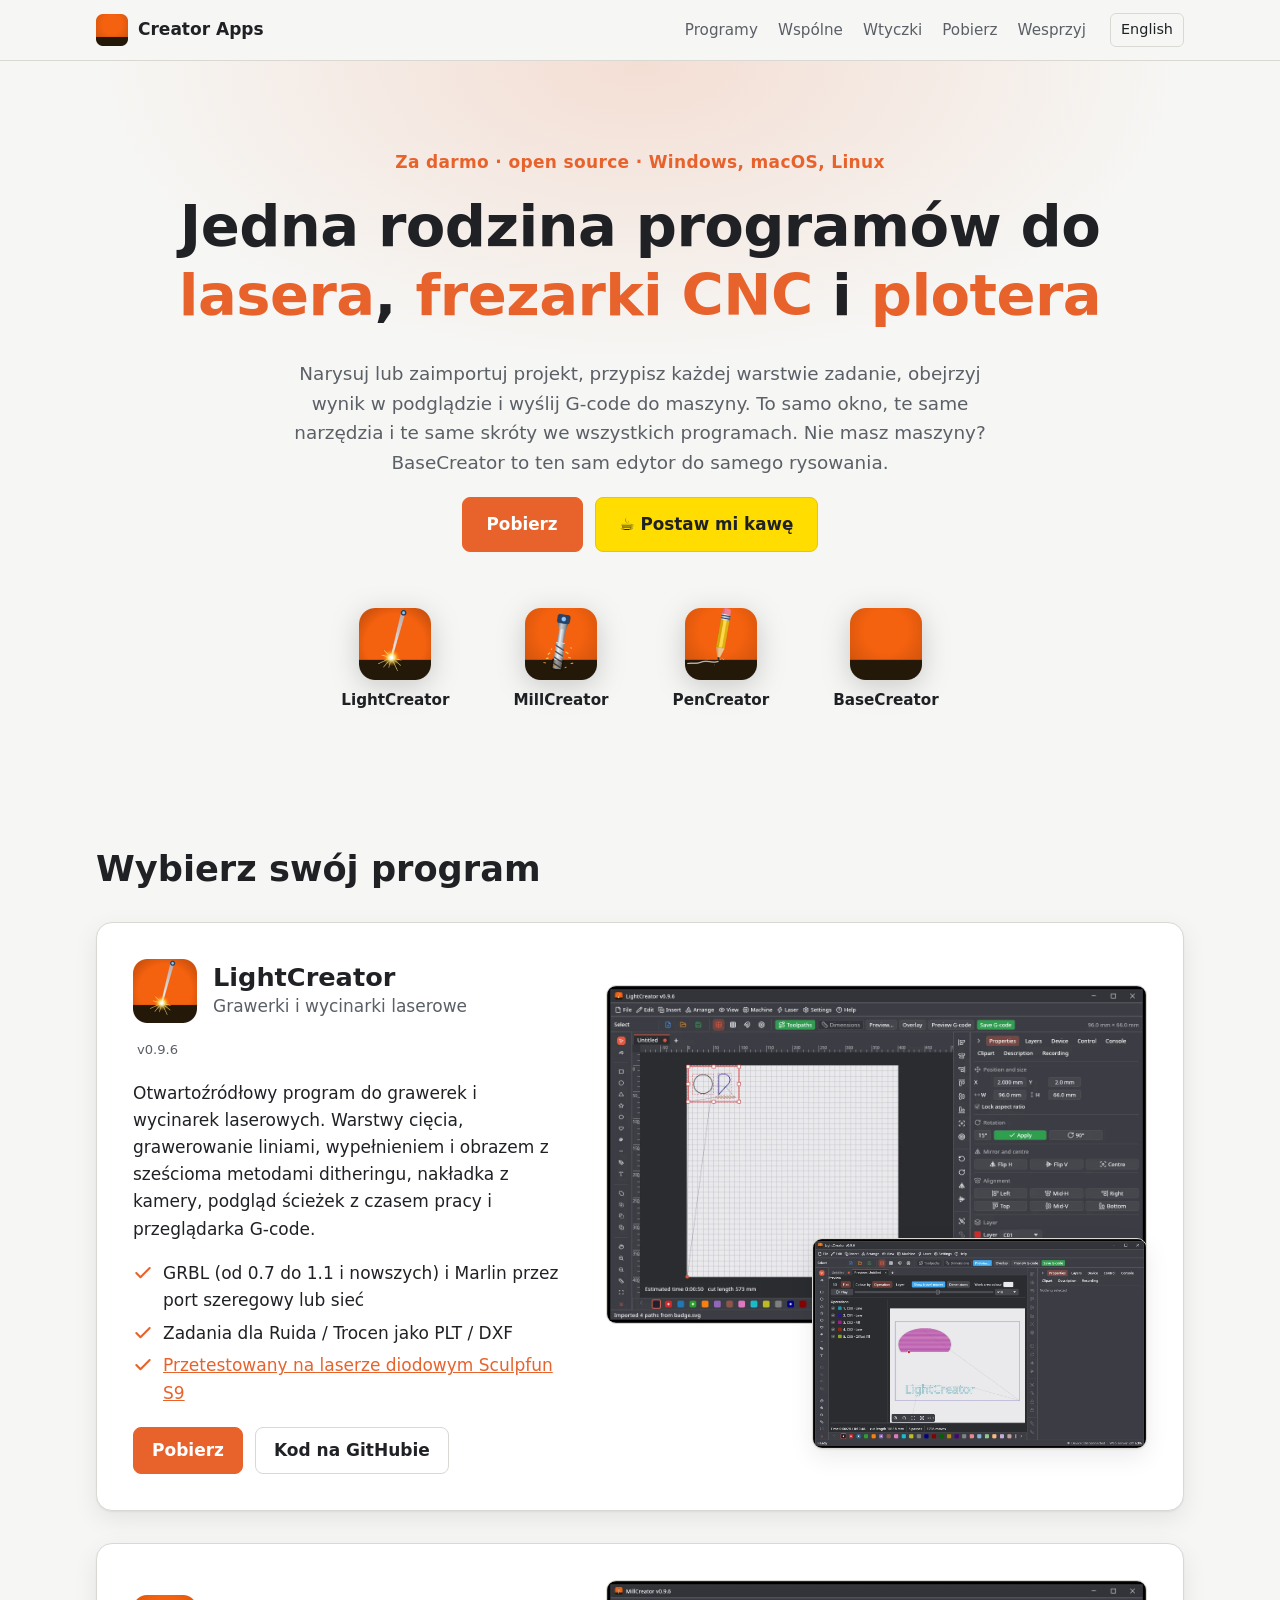
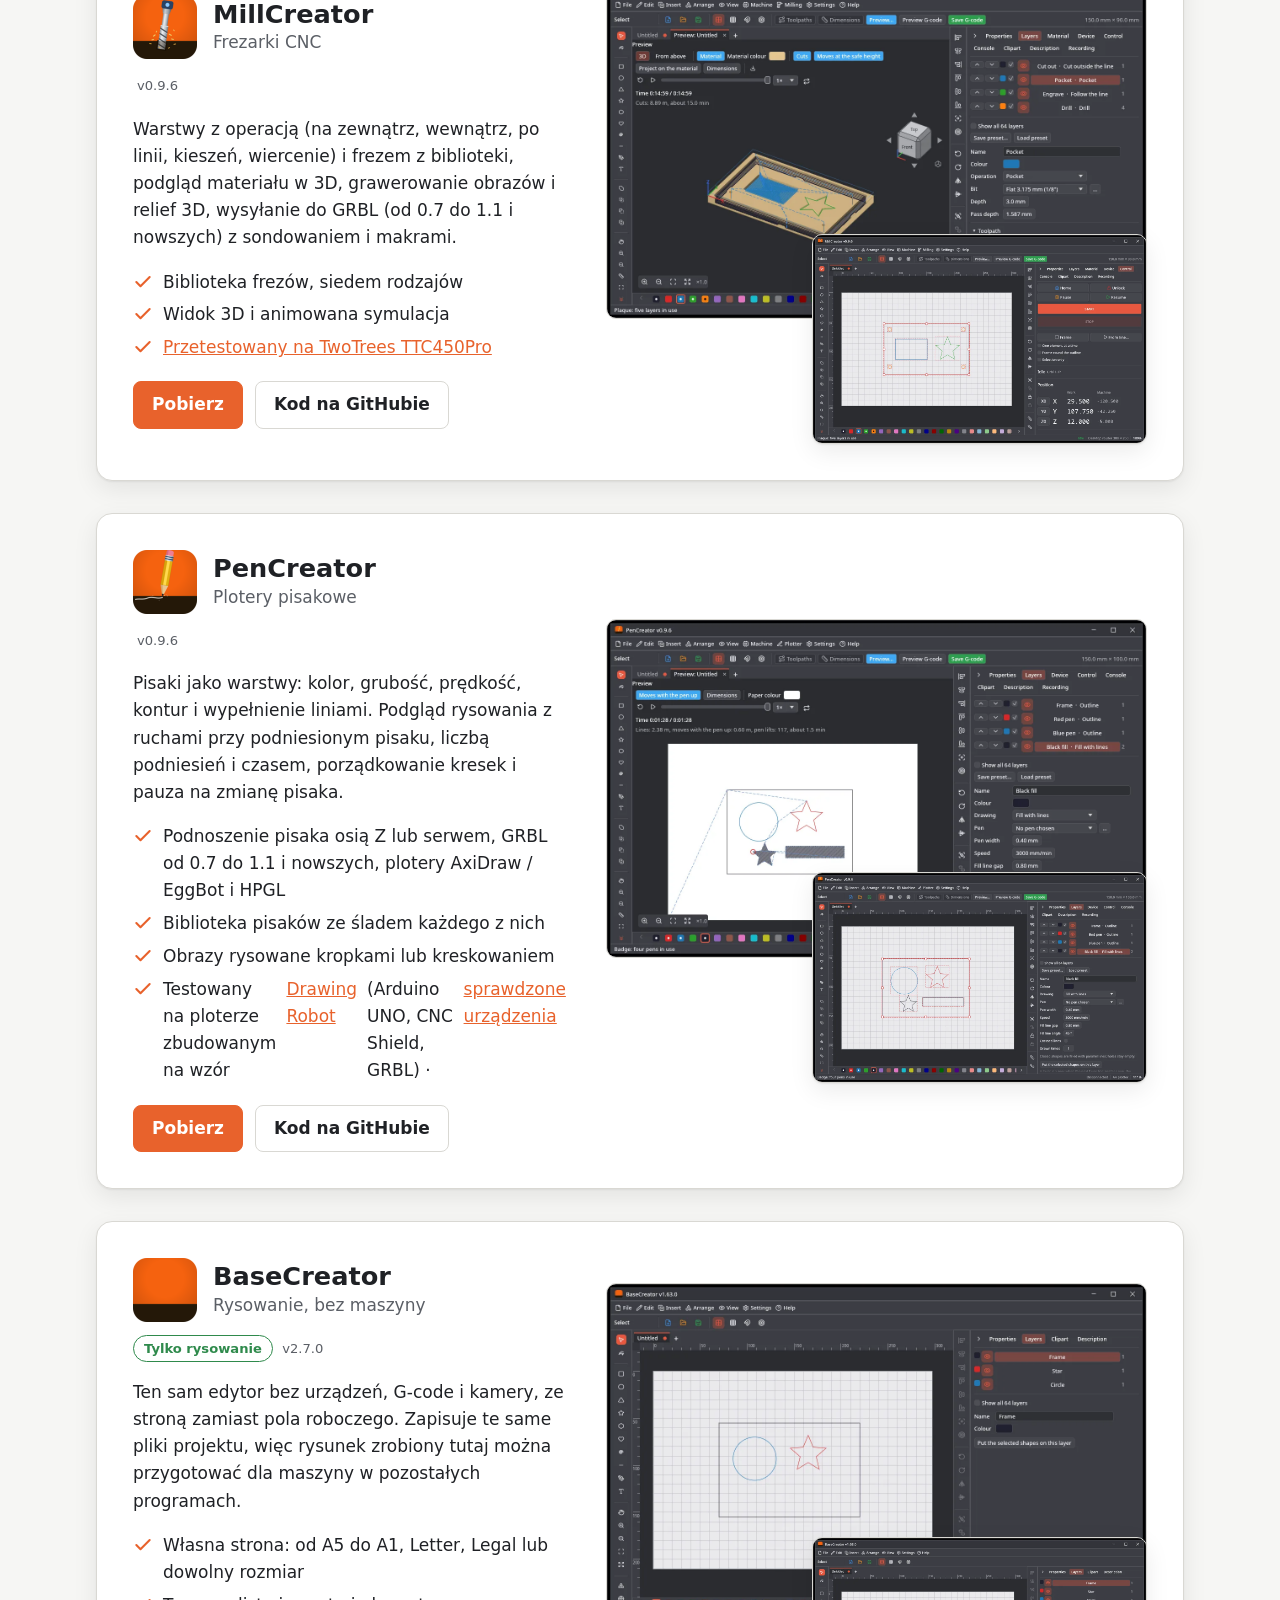
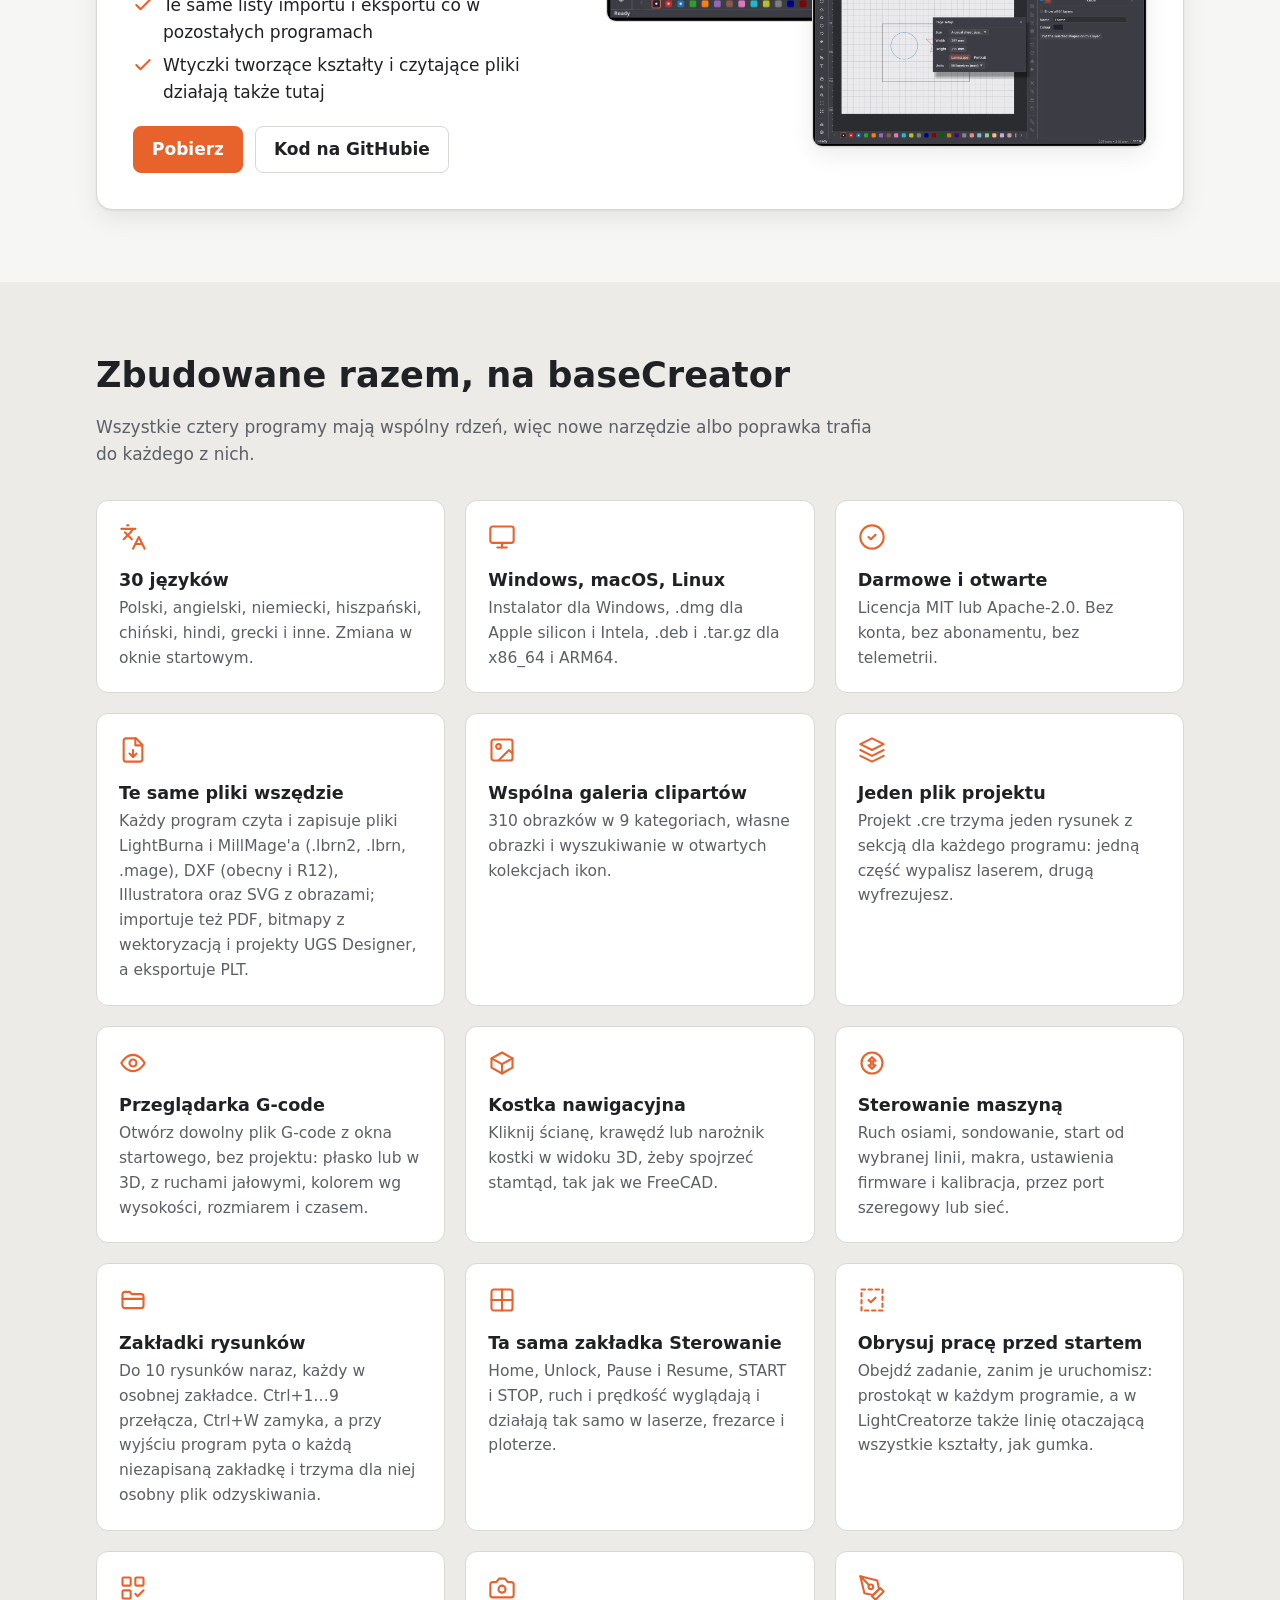
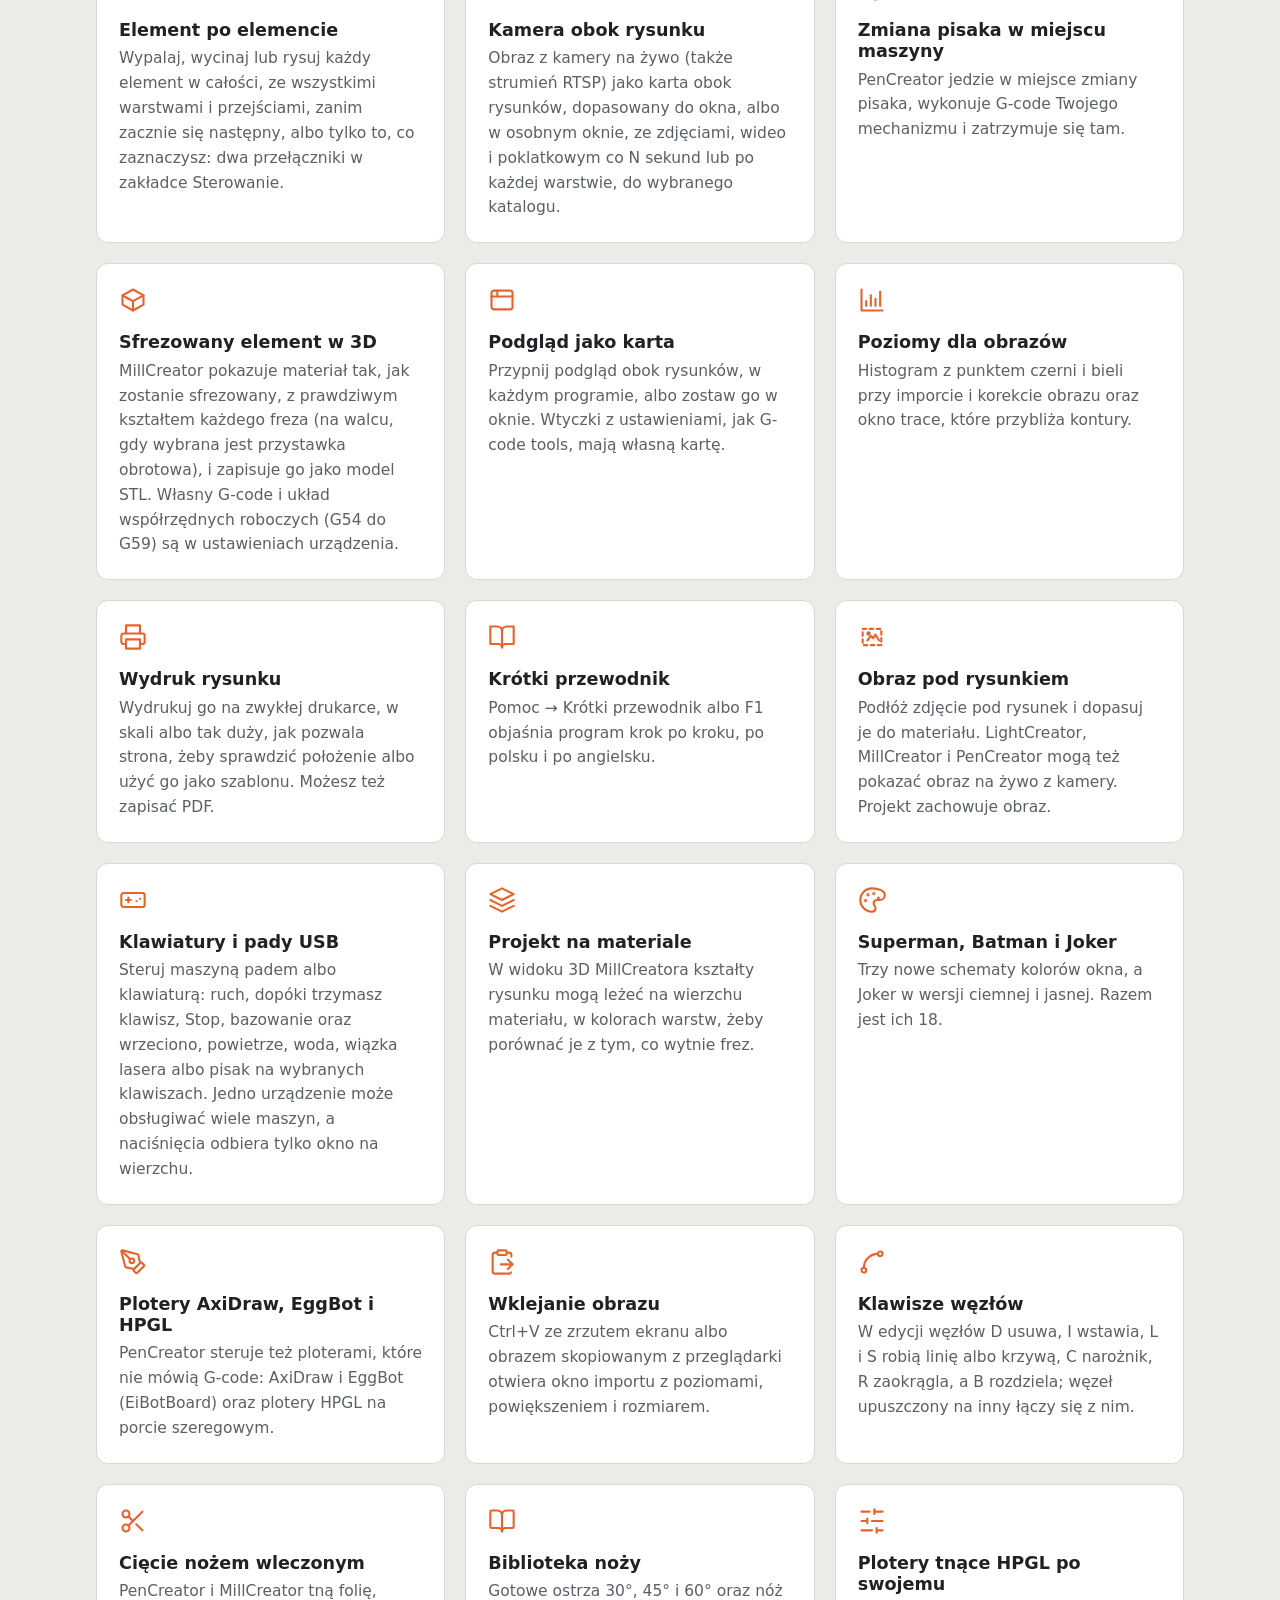
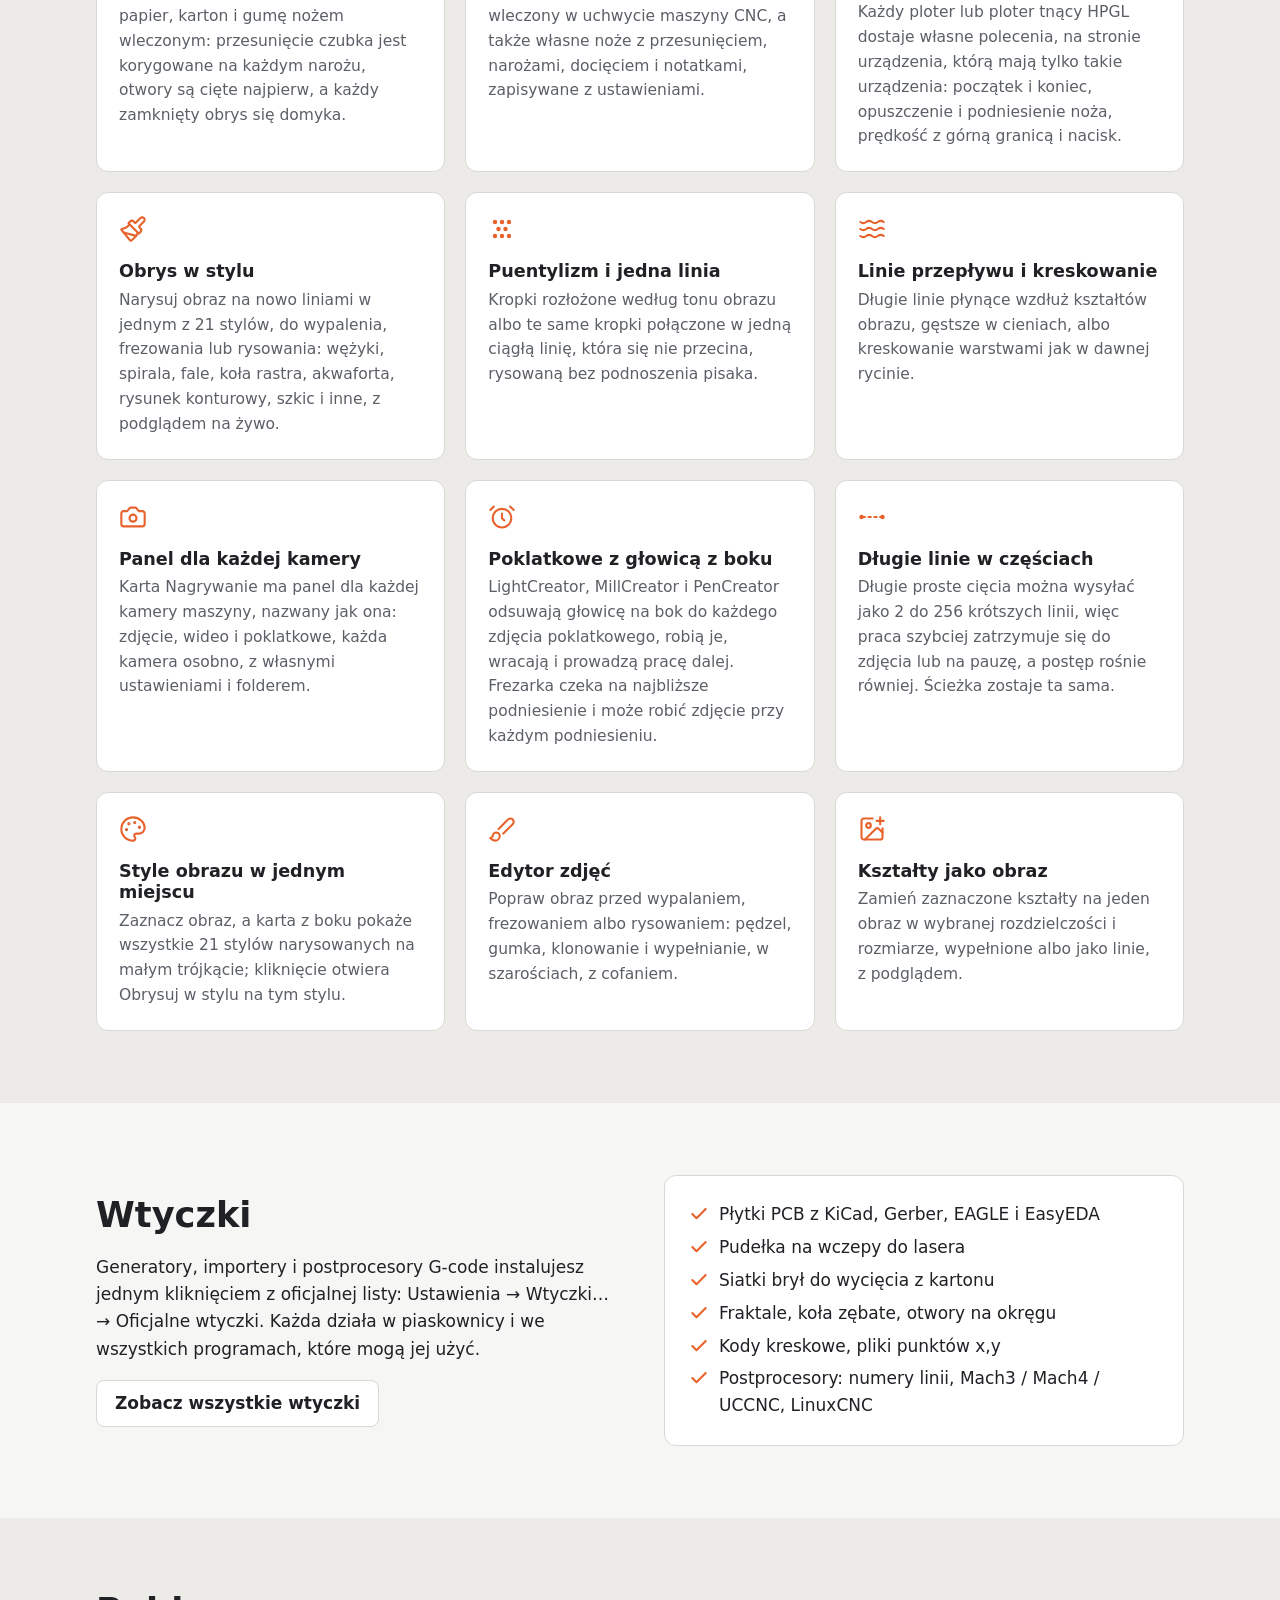
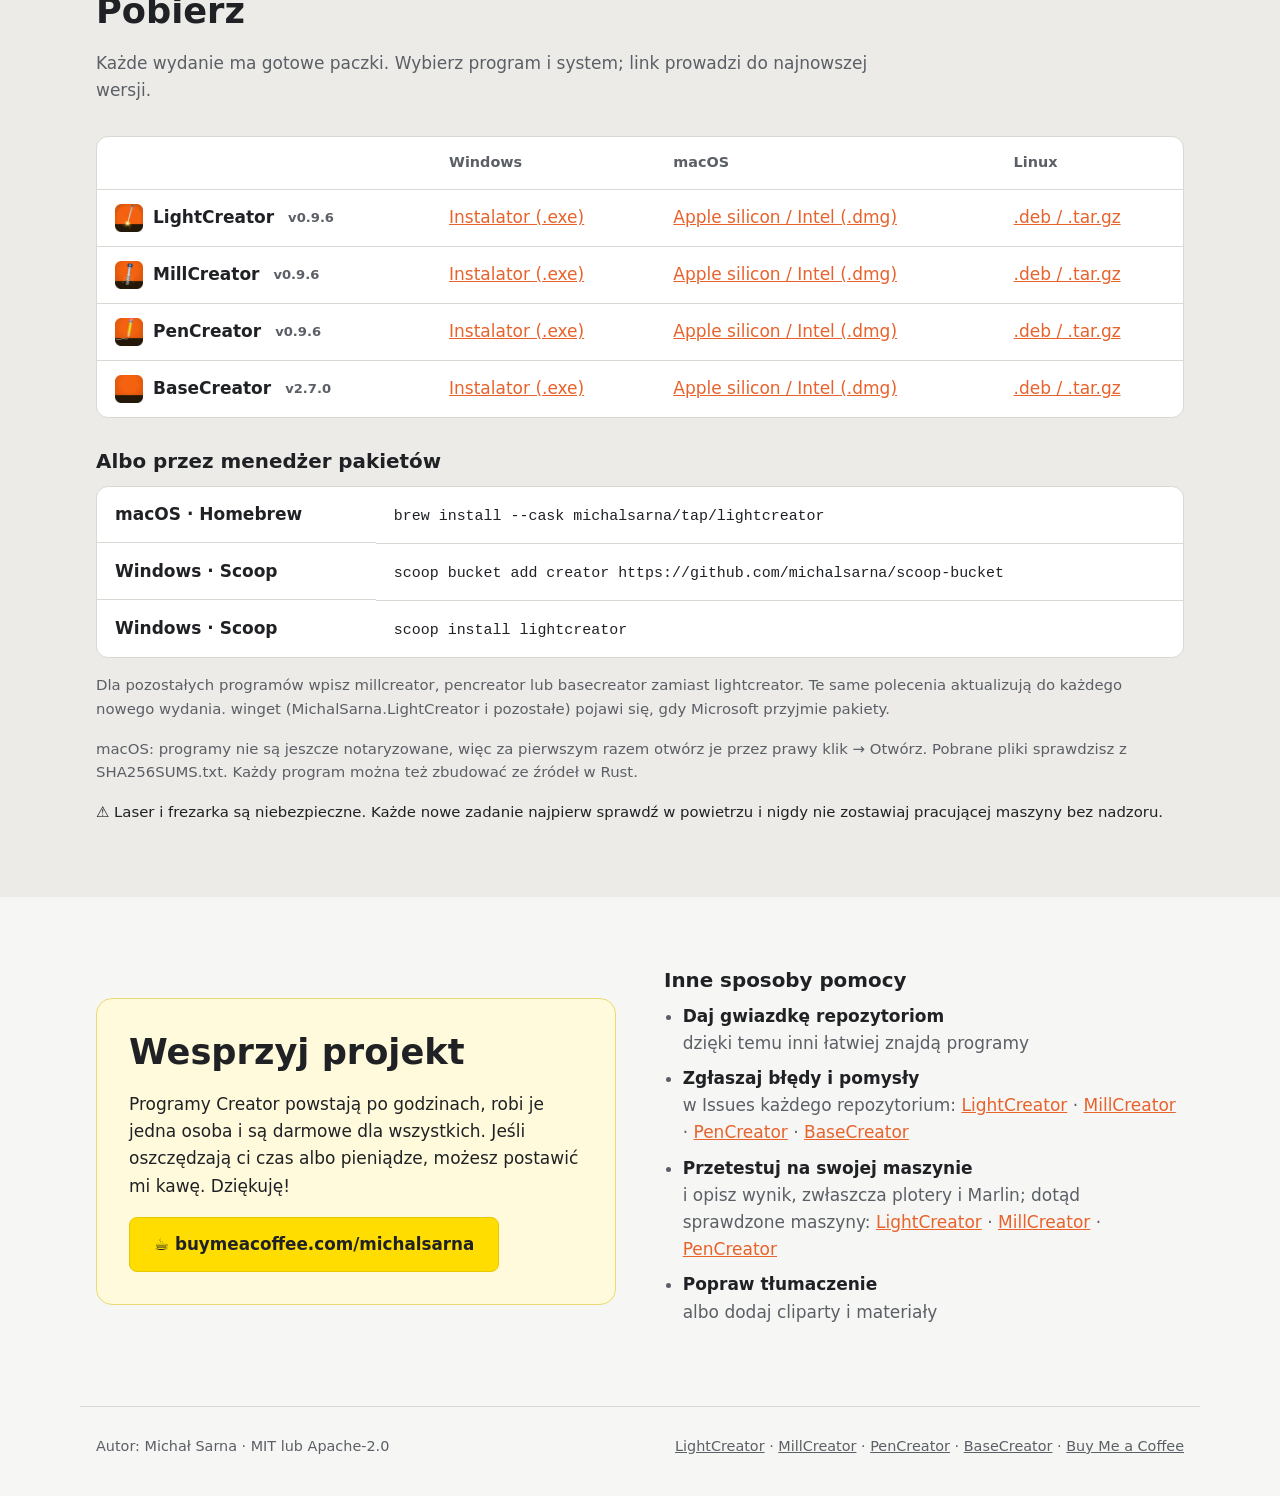
==== pl/index.html @ 65185fb4 "v0.9.6 and BaseCreator v2.7.0: versions, screenshots, tiles for picture styles, photo editor and sha" ====
<!doctype html>
<html lang="pl">
<head>
<meta charset="utf-8">
<meta name="viewport" content="width=device-width, initial-scale=1">
<title>Creator Apps · darmowe programy do laserów, frezarek CNC i ploterów</title>
<meta name="description" content="LightCreator, MillCreator i PenCreator: darmowe programy open source do projektowania i G-code dla grawerek laserowych, frezarek CNC i ploterów pisakowych, oraz BaseCreator do rysowania bez maszyny. Windows, macOS i Linux, 30 języków.">
<link rel="canonical" href="https://michalsarna.github.io/creatorapps/pl/">
<link rel="alternate" hreflang="en" href="https://michalsarna.github.io/creatorapps/">
<link rel="alternate" hreflang="pl" href="https://michalsarna.github.io/creatorapps/pl/">
<link rel="alternate" hreflang="x-default" href="https://michalsarna.github.io/creatorapps/">
<meta property="og:type" content="website">
<meta property="og:url" content="https://michalsarna.github.io/creatorapps/pl/">
<meta property="og:title" content="Creator Apps · darmowe programy do laserów, frezarek CNC i ploterów">
<meta property="og:description" content="LightCreator, MillCreator i PenCreator: darmowe programy open source do projektowania i G-code dla grawerek laserowych, frezarek CNC i ploterów pisakowych, oraz BaseCreator do rysowania bez maszyny. Windows, macOS i Linux, 30 języków.">
<meta property="og:image" content="https://michalsarna.github.io/creatorapps/img/og.jpg">
<meta property="og:locale" content="pl_PL">
<meta name="twitter:card" content="summary_large_image">
<meta name="theme-color" content="#1f2125">
<link rel="icon" href="../img/favicon.png">
<script type="application/ld+json">{
 "@context": "https://schema.org",
 "@graph": [
  {
   "@type": "SoftwareApplication",
   "name": "LightCreator",
   "description": "Otwartoźródłowy program do grawerek i wycinarek laserowych. Warstwy cięcia, grawerowanie liniami, wypełnieniem i obrazem z sześcioma metodami ditheringu, nakładka z kamery, podgląd ścieżek z czasem pracy i przeglądarka G-code.",
   "applicationCategory": "DesignApplication",
   "operatingSystem": "Windows, macOS, Linux",
   "softwareVersion": "0.9.6",
   "url": "https://github.com/michalsarna/LightCreator",
   "downloadUrl": "https://github.com/michalsarna/LightCreator/releases/latest",
   "license": [
    "https://opensource.org/license/mit",
    "https://www.apache.org/licenses/LICENSE-2.0"
   ],
   "offers": {
    "@type": "Offer",
    "price": "0",
    "priceCurrency": "EUR"
   },
   "author": {
    "@type": "Person",
    "name": "Michał Sarna"
   }
  },
  {
   "@type": "SoftwareApplication",
   "name": "MillCreator",
   "description": "Warstwy z operacją (na zewnątrz, wewnątrz, po linii, kieszeń, wiercenie) i frezem z biblioteki, podgląd materiału w 3D, grawerowanie obrazów i relief 3D, wysyłanie do GRBL (od 0.7 do 1.1 i nowszych) z sondowaniem i makrami.",
   "applicationCategory": "DesignApplication",
   "operatingSystem": "Windows, macOS, Linux",
   "softwareVersion": "0.9.6",
   "url": "https://github.com/michalsarna/MillCreator",
   "downloadUrl": "https://github.com/michalsarna/MillCreator/releases/latest",
   "license": [
    "https://opensource.org/license/mit",
    "https://www.apache.org/licenses/LICENSE-2.0"
   ],
   "offers": {
    "@type": "Offer",
    "price": "0",
    "priceCurrency": "EUR"
   },
   "author": {
    "@type": "Person",
    "name": "Michał Sarna"
   }
  },
  {
   "@type": "SoftwareApplication",
   "name": "PenCreator",
   "description": "Pisaki jako warstwy: kolor, grubość, prędkość, kontur i wypełnienie liniami. Podgląd rysowania z ruchami przy podniesionym pisaku, liczbą podniesień i czasem, porządkowanie kresek i pauza na zmianę pisaka.",
   "applicationCategory": "DesignApplication",
   "operatingSystem": "Windows, macOS, Linux",
   "softwareVersion": "0.9.6",
   "url": "https://github.com/michalsarna/PenCreator",
   "downloadUrl": "https://github.com/michalsarna/PenCreator/releases/latest",
   "license": [
    "https://opensource.org/license/mit",
    "https://www.apache.org/licenses/LICENSE-2.0"
   ],
   "offers": {
    "@type": "Offer",
    "price": "0",
    "priceCurrency": "EUR"
   },
   "author": {
    "@type": "Person",
    "name": "Michał Sarna"
   }
  },
  {
   "@type": "SoftwareApplication",
   "name": "BaseCreator",
   "description": "Ten sam edytor bez urządzeń, G-code i kamery, ze stroną zamiast pola roboczego. Zapisuje te same pliki projektu, więc rysunek zrobiony tutaj można przygotować dla maszyny w pozostałych programach.",
   "applicationCategory": "DesignApplication",
   "operatingSystem": "Windows, macOS, Linux",
   "softwareVersion": "2.7.0",
   "url": "https://github.com/michalsarna/baseCreator",
   "downloadUrl": "https://github.com/michalsarna/baseCreator/releases/latest",
   "license": [
    "https://opensource.org/license/mit",
    "https://www.apache.org/licenses/LICENSE-2.0"
   ],
   "offers": {
    "@type": "Offer",
    "price": "0",
    "priceCurrency": "EUR"
   },
   "author": {
    "@type": "Person",
    "name": "Michał Sarna"
   }
  }
 ]
}</script>
<link rel="stylesheet" href="../style.css">
<script>try{localStorage.setItem("creatorapps-lang","pl")}catch(e){}</script>
</head>
<body>
<a class="skip" href="#main">Przejdź do treści</a>
<header class="top">
  <div class="wrap bar">
    <a class="brand" href="./"><img src="../img/basecreator.png" alt="" width="32" height="32">Creator Apps</a>
    <nav><a href="#apps">Programy</a><a href="#together">Wspólne</a><a href="#plugins">Wtyczki</a><a href="#download">Pobierz</a><a href="#support">Wesprzyj</a></nav>
    <a class="lang" href="../" hreflang="en" lang="en">English</a>
  </div>
</header>

<main id="main">
  <section class="hero">
    <div class="wrap">
      <p class="kicker">Za darmo · open source · Windows, macOS, Linux</p>
      <h1>Jedna rodzina programów do <em>lasera</em>, <em>frezarki CNC</em> i <em>plotera</em></h1>
      <p class="lead">Narysuj lub zaimportuj projekt, przypisz każdej warstwie zadanie, obejrzyj wynik w podglądzie i wyślij G-code do maszyny. To samo okno, te same narzędzia i te same skróty we wszystkich programach. Nie masz maszyny? BaseCreator to ten sam edytor do samego rysowania.</p>
      <div class="actions">
        <a class="btn primary big" href="#download">Pobierz</a>
        <a class="btn coffee big" href="https://buymeacoffee.com/michalsarna">☕ Postaw mi kawę</a>
      </div>
      <div class="trio">
        <a href="#lightcreator"><img src="../img/lightcreator.png" alt="" width="72" height="72"><span>LightCreator</span></a>
        <a href="#millcreator"><img src="../img/millcreator.png" alt="" width="72" height="72"><span>MillCreator</span></a>
        <a href="#pencreator"><img src="../img/pencreator.png" alt="" width="72" height="72"><span>PenCreator</span></a>
        <a href="#basecreator"><img src="../img/basecreator.png" alt="" width="72" height="72"><span>BaseCreator</span></a>
      </div>
    </div>
  </section>

  <section id="apps" class="wrap">
    <h2>Wybierz swój program</h2>
      <article class="app app-lc" id="lightcreator">
        <div class="app-text">
          <header>
            <img src="../img/lightcreator.png" alt="" width="64" height="64">
            <div><h3>LightCreator</h3><p class="tag">Grawerki i wycinarki laserowe</p></div>
          </header>
          <span class="ver">v0.9.6</span>
          <p>Otwartoźródłowy program do grawerek i wycinarek laserowych. Warstwy cięcia, grawerowanie liniami, wypełnieniem i obrazem z sześcioma metodami ditheringu, nakładka z kamery, podgląd ścieżek z czasem pracy i przeglądarka G-code.</p>
          <ul class="checks"><li><svg viewBox="0 0 24 24" aria-hidden="true"><path d="M20 6 9 17l-5-5"/></svg>GRBL (od 0.7 do 1.1 i nowszych) i Marlin przez port szeregowy lub sieć</li><li><svg viewBox="0 0 24 24" aria-hidden="true"><path d="M20 6 9 17l-5-5"/></svg>Zadania dla Ruida / Trocen jako PLT / DXF</li><li><svg viewBox="0 0 24 24" aria-hidden="true"><path d="M20 6 9 17l-5-5"/></svg><a href="https://github.com/michalsarna/LightCreator/blob/main/TESTS_ON_DEVICES.md">Przetestowany na laserze diodowym Sculpfun S9</a></li></ul>
          <div class="actions">
            <a class="btn primary" href="https://github.com/michalsarna/LightCreator/releases/latest">Pobierz</a>
            <a class="btn" href="https://github.com/michalsarna/LightCreator">Kod na GitHubie</a>
          </div>
        </div>
        <div class="shots"><figure><img src="../img/lc-editor.webp" alt="Edytor z zakładką Właściwości" width="1280" height="800" loading="lazy"><figcaption>Edytor z zakładką Właściwości</figcaption></figure><figure><img src="../img/lc-preview.webp" alt="Podgląd zadania" width="1280" height="800" loading="lazy"><figcaption>Podgląd zadania</figcaption></figure></div>
      </article>
      <article class="app app-mc" id="millcreator">
        <div class="app-text">
          <header>
            <img src="../img/millcreator.png" alt="" width="64" height="64">
            <div><h3>MillCreator</h3><p class="tag">Frezarki CNC</p></div>
          </header>
          <span class="ver">v0.9.6</span>
          <p>Warstwy z operacją (na zewnątrz, wewnątrz, po linii, kieszeń, wiercenie) i frezem z biblioteki, podgląd materiału w 3D, grawerowanie obrazów i relief 3D, wysyłanie do GRBL (od 0.7 do 1.1 i nowszych) z sondowaniem i makrami.</p>
          <ul class="checks"><li><svg viewBox="0 0 24 24" aria-hidden="true"><path d="M20 6 9 17l-5-5"/></svg>Biblioteka frezów, siedem rodzajów</li><li><svg viewBox="0 0 24 24" aria-hidden="true"><path d="M20 6 9 17l-5-5"/></svg>Widok 3D i animowana symulacja</li><li><svg viewBox="0 0 24 24" aria-hidden="true"><path d="M20 6 9 17l-5-5"/></svg><a href="https://github.com/michalsarna/MillCreator/blob/main/TESTS_ON_DEVICES.md">Przetestowany na TwoTrees TTC450Pro</a></li></ul>
          <div class="actions">
            <a class="btn primary" href="https://github.com/michalsarna/MillCreator/releases/latest">Pobierz</a>
            <a class="btn" href="https://github.com/michalsarna/MillCreator">Kod na GitHubie</a>
          </div>
        </div>
        <div class="shots"><figure><img src="../img/mc-3d.webp" alt="Podgląd cięć w 3D" width="1280" height="800" loading="lazy"><figcaption>Podgląd cięć w 3D</figcaption></figure><figure><img src="../img/mc-control.webp" alt="Zakładka Sterowanie: START / STOP, pozycja, ruch" width="1280" height="800" loading="lazy"><figcaption>Zakładka Sterowanie: START / STOP, pozycja, ruch</figcaption></figure></div>
      </article>
      <article class="app app-pc" id="pencreator">
        <div class="app-text">
          <header>
            <img src="../img/pencreator.png" alt="" width="64" height="64">
            <div><h3>PenCreator</h3><p class="tag">Plotery pisakowe</p></div>
          </header>
          <span class="ver">v0.9.6</span>
          <p>Pisaki jako warstwy: kolor, grubość, prędkość, kontur i wypełnienie liniami. Podgląd rysowania z ruchami przy podniesionym pisaku, liczbą podniesień i czasem, porządkowanie kresek i pauza na zmianę pisaka.</p>
          <ul class="checks"><li><svg viewBox="0 0 24 24" aria-hidden="true"><path d="M20 6 9 17l-5-5"/></svg>Podnoszenie pisaka osią Z lub serwem, GRBL od 0.7 do 1.1 i nowszych, plotery AxiDraw / EggBot i HPGL</li><li><svg viewBox="0 0 24 24" aria-hidden="true"><path d="M20 6 9 17l-5-5"/></svg>Biblioteka pisaków ze śladem każdego z nich</li><li><svg viewBox="0 0 24 24" aria-hidden="true"><path d="M20 6 9 17l-5-5"/></svg>Obrazy rysowane kropkami lub kreskowaniem</li><li><svg viewBox="0 0 24 24" aria-hidden="true"><path d="M20 6 9 17l-5-5"/></svg>Testowany na ploterze zbudowanym na wzór <a href="https://www.printables.com/model/137296-drawing-robot-arduino-uno-cnc-shield-grbl">Drawing Robot</a> (Arduino UNO, CNC Shield, GRBL) · <a href="https://github.com/michalsarna/PenCreator/blob/main/TESTS_ON_DEVICES.md">sprawdzone urządzenia</a></li></ul>
          <div class="actions">
            <a class="btn primary" href="https://github.com/michalsarna/PenCreator/releases/latest">Pobierz</a>
            <a class="btn" href="https://github.com/michalsarna/PenCreator">Kod na GitHubie</a>
          </div>
        </div>
        <div class="shots"><figure><img src="../img/pc-plot.webp" alt="Podgląd rysowania" width="1280" height="800" loading="lazy"><figcaption>Podgląd rysowania</figcaption></figure><figure><img src="../img/pc-layers.webp" alt="Pisaki jako warstwy" width="1280" height="800" loading="lazy"><figcaption>Pisaki jako warstwy</figcaption></figure></div>
      </article>
      <article class="app app-bc" id="basecreator">
        <div class="app-text">
          <header>
            <img src="../img/basecreator.png" alt="" width="64" height="64">
            <div><h3>BaseCreator</h3><p class="tag">Rysowanie, bez maszyny</p></div>
          </header>
          <span class="status">Tylko rysowanie</span> <span class="ver">v2.7.0</span>
          <p>Ten sam edytor bez urządzeń, G-code i kamery, ze stroną zamiast pola roboczego. Zapisuje te same pliki projektu, więc rysunek zrobiony tutaj można przygotować dla maszyny w pozostałych programach.</p>
          <ul class="checks"><li><svg viewBox="0 0 24 24" aria-hidden="true"><path d="M20 6 9 17l-5-5"/></svg>Własna strona: od A5 do A1, Letter, Legal lub dowolny rozmiar</li><li><svg viewBox="0 0 24 24" aria-hidden="true"><path d="M20 6 9 17l-5-5"/></svg>Te same listy importu i eksportu co w pozostałych programach</li><li><svg viewBox="0 0 24 24" aria-hidden="true"><path d="M20 6 9 17l-5-5"/></svg>Wtyczki tworzące kształty i czytające pliki działają także tutaj</li></ul>
          <div class="actions">
            <a class="btn primary" href="https://github.com/michalsarna/baseCreator/releases/latest">Pobierz</a>
            <a class="btn" href="https://github.com/michalsarna/baseCreator">Kod na GitHubie</a>
          </div>
        </div>
        <div class="shots"><figure><img src="../img/bc-editor.webp" alt="Edytor z kartą Warstwy" width="1280" height="800" loading="lazy"><figcaption>Edytor z kartą Warstwy</figcaption></figure><figure><img src="../img/bc-page.webp" alt="Ustawienia strony" width="1280" height="800" loading="lazy"><figcaption>Ustawienia strony</figcaption></figure></div>
      </article>
  </section>

  <section id="together" class="band">
    <div class="wrap">
      <h2>Zbudowane razem, na baseCreator</h2>
      <p class="sub">Wszystkie cztery programy mają wspólny rdzeń, więc nowe narzędzie albo poprawka trafia do każdego z nich.</p>
      <div class="feats"><div class="feat"><svg viewBox="0 0 24 24" aria-hidden="true"><path d="m5 8 6 6"/><path d="m4 14 6-6 2-3"/><path d="M2 5h12"/><path d="M7 2h1"/><path d="m22 22-5-10-5 10"/><path d="M14 18h6"/></svg><h3>30 języków</h3><p>Polski, angielski, niemiecki, hiszpański, chiński, hindi, grecki i inne. Zmiana w oknie startowym.</p></div><div class="feat"><svg viewBox="0 0 24 24" aria-hidden="true"><rect x="2" y="3" width="20" height="14" rx="2"/><path d="M8 21h8"/><path d="M12 17v4"/></svg><h3>Windows, macOS, Linux</h3><p>Instalator dla Windows, .dmg dla Apple silicon i Intela, .deb i .tar.gz dla x86_64 i ARM64.</p></div><div class="feat"><svg viewBox="0 0 24 24" aria-hidden="true"><path d="M12 2a10 10 0 1 0 0 20 10 10 0 0 0 0-20Z"/><path d="M9 12l2 2 4-4"/></svg><h3>Darmowe i otwarte</h3><p>Licencja MIT lub Apache-2.0. Bez konta, bez abonamentu, bez telemetrii.</p></div><div class="feat"><svg viewBox="0 0 24 24" aria-hidden="true"><path d="M14.5 2H6a2 2 0 0 0-2 2v16a2 2 0 0 0 2 2h12a2 2 0 0 0 2-2V7.5Z"/><path d="M14 2v6h6"/><path d="M12 18v-6"/><path d="m9 15 3 3 3-3"/></svg><h3>Te same pliki wszędzie</h3><p>Każdy program czyta i zapisuje pliki LightBurna i MillMage'a (.lbrn2, .lbrn, .mage), DXF (obecny i R12), Illustratora oraz SVG z obrazami; importuje też PDF, bitmapy z wektoryzacją i projekty UGS Designer, a eksportuje PLT.</p></div><div class="feat"><svg viewBox="0 0 24 24" aria-hidden="true"><rect x="3" y="3" width="18" height="18" rx="2"/><circle cx="9" cy="9" r="2"/><path d="m21 15-3-3-9 9"/></svg><h3>Wspólna galeria clipartów</h3><p>310 obrazków w 9 kategoriach, własne obrazki i wyszukiwanie w otwartych kolekcjach ikon.</p></div><div class="feat"><svg viewBox="0 0 24 24" aria-hidden="true"><path d="M12 2 2 7l10 5 10-5-10-5Z"/><path d="m2 17 10 5 10-5"/><path d="m2 12 10 5 10-5"/></svg><h3>Jeden plik projektu</h3><p>Projekt .cre trzyma jeden rysunek z sekcją dla każdego programu: jedną część wypalisz laserem, drugą wyfrezujesz.</p></div><div class="feat"><svg viewBox="0 0 24 24" aria-hidden="true"><path d="M2 12s3.6-7 10-7 10 7 10 7-3.6 7-10 7S2 12 2 12Z"/><circle cx="12" cy="12" r="3"/></svg><h3>Przeglądarka G-code</h3><p>Otwórz dowolny plik G-code z okna startowego, bez projektu: płasko lub w 3D, z ruchami jałowymi, kolorem wg wysokości, rozmiarem i czasem.</p></div><div class="feat"><svg viewBox="0 0 24 24" aria-hidden="true"><path d="M21 8 12 3 3 8v8l9 5 9-5Z"/><path d="m3 8 9 5 9-5"/><path d="M12 13v8"/></svg><h3>Kostka nawigacyjna</h3><p>Kliknij ścianę, krawędź lub narożnik kostki w widoku 3D, żeby spojrzeć stamtąd, tak jak we FreeCAD.</p></div><div class="feat"><svg viewBox="0 0 24 24" aria-hidden="true"><circle cx="12" cy="12" r="9"/><path d="m12 7 3 3h-2v4h2l-3 3-3-3h2v-4H9Z"/></svg><h3>Sterowanie maszyną</h3><p>Ruch osiami, sondowanie, start od wybranej linii, makra, ustawienia firmware i kalibracja, przez port szeregowy lub sieć.</p></div><div class="feat"><svg viewBox="0 0 24 24" aria-hidden="true"><path d="M3 7a2 2 0 0 1 2-2h4l2 2h8a2 2 0 0 1 2 2v8a2 2 0 0 1-2 2H5a2 2 0 0 1-2-2Z"/><path d="M3 11h18"/></svg><h3>Zakładki rysunków</h3><p>Do 10 rysunków naraz, każdy w osobnej zakładce. Ctrl+1…9 przełącza, Ctrl+W zamyka, a przy wyjściu program pyta o każdą niezapisaną zakładkę i trzyma dla niej osobny plik odzyskiwania.</p></div><div class="feat"><svg viewBox="0 0 24 24" aria-hidden="true"><rect x="3" y="3" width="18" height="18" rx="2"/><path d="M3 12h18"/><path d="M12 3v18"/></svg><h3>Ta sama zakładka Sterowanie</h3><p>Home, Unlock, Pause i Resume, START i STOP, ruch i prędkość wyglądają i działają tak samo w laserze, frezarce i ploterze.</p></div><div class="feat"><svg viewBox="0 0 24 24" aria-hidden="true"><path d="M3 3h18v18H3Z" stroke-dasharray="3 3"/><path d="m9 12 2 2 4-4"/></svg><h3>Obrysuj pracę przed startem</h3><p>Obejdź zadanie, zanim je uruchomisz: prostokąt w każdym programie, a w LightCreatorze także linię otaczającą wszystkie kształty, jak gumka.</p></div><div class="feat"><svg viewBox="0 0 24 24" aria-hidden="true"><rect x="3" y="3" width="7" height="7" rx="1"/><rect x="14" y="3" width="7" height="7" rx="1"/><rect x="3" y="14" width="7" height="7" rx="1"/><path d="m14 17 2 2 5-5"/></svg><h3>Element po elemencie</h3><p>Wypalaj, wycinaj lub rysuj każdy element w całości, ze wszystkimi warstwami i przejściami, zanim zacznie się następny, albo tylko to, co zaznaczysz: dwa przełączniki w zakładce Sterowanie.</p></div><div class="feat"><svg viewBox="0 0 24 24" aria-hidden="true"><path d="M14.5 4h-5L7 7H4a2 2 0 0 0-2 2v9a2 2 0 0 0 2 2h16a2 2 0 0 0 2-2V9a2 2 0 0 0-2-2h-3Z"/><circle cx="12" cy="13" r="3"/></svg><h3>Kamera obok rysunku</h3><p>Obraz z kamery na żywo (także strumień RTSP) jako karta obok rysunków, dopasowany do okna, albo w osobnym oknie, ze zdjęciami, wideo i poklatkowym co N sekund lub po każdej warstwie, do wybranego katalogu.</p></div><div class="feat"><svg viewBox="0 0 24 24" aria-hidden="true"><path d="m12 19 7-7 3 3-7 7-3-3Z"/><path d="m18 13-1.5-7.5L2 2l3.5 14.5L13 18l5-5Z"/><path d="m2 2 7.6 7.6"/><circle cx="11" cy="11" r="2"/></svg><h3>Zmiana pisaka w miejscu maszyny</h3><p>PenCreator jedzie w miejsce zmiany pisaka, wykonuje G-code Twojego mechanizmu i zatrzymuje się tam.</p></div><div class="feat"><svg viewBox="0 0 24 24" aria-hidden="true"><path d="M21 8 12 3 3 8v8l9 5 9-5Z"/><path d="M3 8l9 5 9-5"/><path d="M12 13v8"/><path d="M8 11l-2-1"/></svg><h3>Sfrezowany element w 3D</h3><p>MillCreator pokazuje materiał tak, jak zostanie sfrezowany, z prawdziwym kształtem każdego freza (na walcu, gdy wybrana jest przystawka obrotowa), i zapisuje go jako model STL. Własny G-code i układ współrzędnych roboczych (G54 do G59) są w ustawieniach urządzenia.</p></div><div class="feat"><svg viewBox="0 0 24 24" aria-hidden="true"><rect x="3" y="4" width="18" height="16" rx="2"/><path d="M3 9h18"/><path d="M8 4v5"/></svg><h3>Podgląd jako karta</h3><p>Przypnij podgląd obok rysunków, w każdym programie, albo zostaw go w oknie. Wtyczki z ustawieniami, jak G-code tools, mają własną kartę.</p></div><div class="feat"><svg viewBox="0 0 24 24" aria-hidden="true"><path d="M3 3v18h18"/><path d="M7 17v-4"/><path d="M11 17V8"/><path d="M15 17v-6"/><path d="M19 17V5"/></svg><h3>Poziomy dla obrazów</h3><p>Histogram z punktem czerni i bieli przy imporcie i korekcie obrazu oraz okno trace, które przybliża kontury.</p></div><div class="feat"><svg viewBox="0 0 24 24" aria-hidden="true"><path d="M6 9V2h12v7"/><path d="M6 18H4a2 2 0 0 1-2-2v-5a2 2 0 0 1 2-2h16a2 2 0 0 1 2 2v5a2 2 0 0 1-2 2h-2"/><rect x="6" y="14" width="12" height="8"/></svg><h3>Wydruk rysunku</h3><p>Wydrukuj go na zwykłej drukarce, w skali albo tak duży, jak pozwala strona, żeby sprawdzić położenie albo użyć go jako szablonu. Możesz też zapisać PDF.</p></div><div class="feat"><svg viewBox="0 0 24 24" aria-hidden="true"><path d="M2 3h6a4 4 0 0 1 4 4v14a3 3 0 0 0-3-3H2Z"/><path d="M22 3h-6a4 4 0 0 0-4 4v14a3 3 0 0 1 3-3h7Z"/></svg><h3>Krótki przewodnik</h3><p>Pomoc → Krótki przewodnik albo F1 objaśnia program krok po kroku, po polsku i po angielsku.</p></div><div class="feat"><svg viewBox="0 0 24 24" aria-hidden="true"><path d="M4 5h16v14H4Z" stroke-dasharray="3 3"/><path d="m8 15 3-4 2 2 2-3 3 5"/><circle cx="9" cy="9" r="1"/></svg><h3>Obraz pod rysunkiem</h3><p>Podłóż zdjęcie pod rysunek i dopasuj je do materiału. LightCreator, MillCreator i PenCreator mogą też pokazać obraz na żywo z kamery. Projekt zachowuje obraz.</p></div><div class="feat"><svg viewBox="0 0 24 24" aria-hidden="true"><line x1="6" x2="10" y1="12" y2="12"/><line x1="8" x2="8" y1="10" y2="14"/><line x1="15" x2="15.01" y1="13" y2="13"/><line x1="18" x2="18.01" y1="11" y2="11"/><rect x="2" y="6" width="20" height="12" rx="2"/></svg><h3>Klawiatury i pady USB</h3><p>Steruj maszyną padem albo klawiaturą: ruch, dopóki trzymasz klawisz, Stop, bazowanie oraz wrzeciono, powietrze, woda, wiązka lasera albo pisak na wybranych klawiszach. Jedno urządzenie może obsługiwać wiele maszyn, a naciśnięcia odbiera tylko okno na wierzchu.</p></div><div class="feat"><svg viewBox="0 0 24 24" aria-hidden="true"><path d="m12 2 10 5-10 5L2 7l10-5Z"/><path d="m2 12 10 5 10-5"/><path d="m2 17 10 5 10-5"/></svg><h3>Projekt na materiale</h3><p>W widoku 3D MillCreatora kształty rysunku mogą leżeć na wierzchu materiału, w kolorach warstw, żeby porównać je z tym, co wytnie frez.</p></div><div class="feat"><svg viewBox="0 0 24 24" aria-hidden="true"><circle cx="13.5" cy="6.5" r=".5"/><circle cx="17.5" cy="10.5" r=".5"/><circle cx="8.5" cy="7.5" r=".5"/><circle cx="6.5" cy="12.5" r=".5"/><path d="M12 2a10 10 0 0 0 0 20c1.7 0 3-1.3 3-3 0-.8-.3-1.5-.8-2-.5-.5-.8-1.2-.8-2 0-1.7 1.3-3 3-3h2.4c2.3 0 4.2-1.9 4.2-4.2C23 4.3 18 2 12 2Z"/></svg><h3>Superman, Batman i Joker</h3><p>Trzy nowe schematy kolorów okna, a Joker w wersji ciemnej i jasnej. Razem jest ich 18.</p></div><div class="feat"><svg viewBox="0 0 24 24" aria-hidden="true"><path d="M15.707 21.293a1 1 0 0 1-1.414 0l-1.586-1.586a1 1 0 0 1 0-1.414l5.586-5.586a1 1 0 0 1 1.414 0l1.586 1.586a1 1 0 0 1 0 1.414z"/><path d="m18 13-1.375-6.874a1 1 0 0 0-.746-.776L3.235 2.028a1 1 0 0 0-1.207 1.207L5.35 15.879a1 1 0 0 0 .776.746L13 18"/><path d="m2.3 2.3 7.286 7.286"/><circle cx="11" cy="11" r="2"/></svg><h3>Plotery AxiDraw, EggBot i HPGL</h3><p>PenCreator steruje też ploterami, które nie mówią G-code: AxiDraw i EggBot (EiBotBoard) oraz plotery HPGL na porcie szeregowym.</p></div><div class="feat"><svg viewBox="0 0 24 24" aria-hidden="true"><path d="M11 14h10"/><path d="M16 4h2a2 2 0 0 1 2 2v1.344"/><path d="m17 18 4-4-4-4"/><path d="M8 4H6a2 2 0 0 0-2 2v14a2 2 0 0 0 2 2h12a2 2 0 0 0 1.793-1.113"/><rect x="8" y="2" width="8" height="4" rx="1"/></svg><h3>Wklejanie obrazu</h3><p>Ctrl+V ze zrzutem ekranu albo obrazem skopiowanym z przeglądarki otwiera okno importu z poziomami, powiększeniem i rozmiarem.</p></div><div class="feat"><svg viewBox="0 0 24 24" aria-hidden="true"><circle cx="19" cy="5" r="2"/><circle cx="5" cy="19" r="2"/><path d="M5 17A12 12 0 0 1 17 5"/></svg><h3>Klawisze węzłów</h3><p>W edycji węzłów D usuwa, I wstawia, L i S robią linię albo krzywą, C narożnik, R zaokrągla, a B rozdziela; węzeł upuszczony na inny łączy się z nim.</p></div><div class="feat"><svg viewBox="0 0 24 24" aria-hidden="true"><circle cx="6" cy="6" r="3"/><path d="M8.12 8.12 12 12"/><path d="M20 4 8.12 15.88"/><circle cx="6" cy="18" r="3"/><path d="M14.8 14.8 20 20"/></svg><h3>Cięcie nożem wleczonym</h3><p>PenCreator i MillCreator tną folię, papier, karton i gumę nożem wleczonym: przesunięcie czubka jest korygowane na każdym narożu, otwory są cięte najpierw, a każdy zamknięty obrys się domyka.</p></div><div class="feat"><svg viewBox="0 0 24 24" aria-hidden="true"><path d="M12 7v14"/><path d="M3 18a1 1 0 0 1-1-1V4a1 1 0 0 1 1-1h5a4 4 0 0 1 4 4 4 4 0 0 1 4-4h5a1 1 0 0 1 1 1v13a1 1 0 0 1-1 1h-6a3 3 0 0 0-3 3 3 3 0 0 0-3-3z"/></svg><h3>Biblioteka noży</h3><p>Gotowe ostrza 30°, 45° i 60° oraz nóż wleczony w uchwycie maszyny CNC, a także własne noże z przesunięciem, narożami, docięciem i notatkami, zapisywane z ustawieniami.</p></div><div class="feat"><svg viewBox="0 0 24 24" aria-hidden="true"><path d="M21 4h-7"/><path d="M10 4H3"/><path d="M21 12h-9"/><path d="M8 12H3"/><path d="M21 20h-5"/><path d="M12 20H3"/><path d="M14 2v4"/><path d="M8 10v4"/><path d="M16 18v4"/></svg><h3>Plotery tnące HPGL po swojemu</h3><p>Każdy ploter lub ploter tnący HPGL dostaje własne polecenia, na stronie urządzenia, którą mają tylko takie urządzenia: początek i koniec, opuszczenie i podniesienie noża, prędkość z górną granicą i nacisk.</p></div><div class="feat"><svg viewBox="0 0 24 24" aria-hidden="true"><path d="m14.622 17.897-10.68-2.913"/><path d="M18.376 2.622a1 1 0 1 1 3.002 3.002L17.36 9.643a.5.5 0 0 0 0 .707l.944.944a2.41 2.41 0 0 1 0 3.408l-.944.944a.5.5 0 0 1-.707 0L8.354 7.348a.5.5 0 0 1 0-.707l.944-.944a2.41 2.41 0 0 1 3.408 0l.944.944a.5.5 0 0 0 .707 0z"/><path d="M9 8c-1.804 2.71-3.97 3.46-6.583 3.948a.507.507 0 0 0-.302.819l7.32 8.883a1 1 0 0 0 1.185.204C12.735 20.405 16 16.792 16 15"/></svg><h3>Obrys w stylu</h3><p>Narysuj obraz na nowo liniami w jednym z 21 stylów, do wypalenia, frezowania lub rysowania: wężyki, spirala, fale, koła rastra, akwaforta, rysunek konturowy, szkic i inne, z podglądem na żywo.</p></div><div class="feat"><svg viewBox="0 0 24 24" aria-hidden="true"><circle cx="6" cy="6" r="1"/><circle cx="12" cy="6" r="1"/><circle cx="18" cy="6" r="1"/><circle cx="9" cy="12" r="1"/><circle cx="15" cy="12" r="1"/><circle cx="6" cy="18" r="1"/><circle cx="12" cy="18" r="1"/><circle cx="18" cy="18" r="1"/></svg><h3>Puentylizm i jedna linia</h3><p>Kropki rozłożone według tonu obrazu albo te same kropki połączone w jedną ciągłą linię, która się nie przecina, rysowaną bez podnoszenia pisaka.</p></div><div class="feat"><svg viewBox="0 0 24 24" aria-hidden="true"><path d="M2 6c.6.5 1.2 1 2.5 1C7 7 7 5 9.5 5c2.6 0 2.4 2 5 2 2.5 0 2.5-2 5-2 1.3 0 1.9.5 2.5 1"/><path d="M2 12c.6.5 1.2 1 2.5 1 2.5 0 2.5-2 5-2 2.6 0 2.4 2 5 2 2.5 0 2.5-2 5-2 1.3 0 1.9.5 2.5 1"/><path d="M2 18c.6.5 1.2 1 2.5 1 2.5 0 2.5-2 5-2 2.6 0 2.4 2 5 2 2.5 0 2.5-2 5-2 1.3 0 1.9.5 2.5 1"/></svg><h3>Linie przepływu i kreskowanie</h3><p>Długie linie płynące wzdłuż kształtów obrazu, gęstsze w cieniach, albo kreskowanie warstwami jak w dawnej rycinie.</p></div><div class="feat"><svg viewBox="0 0 24 24" aria-hidden="true"><path d="M14.5 4h-5L7 7H4a2 2 0 0 0-2 2v9a2 2 0 0 0 2 2h16a2 2 0 0 0 2-2V9a2 2 0 0 0-2-2h-3l-2.5-3z"/><circle cx="12" cy="13" r="3"/></svg><h3>Panel dla każdej kamery</h3><p>Karta Nagrywanie ma panel dla każdej kamery maszyny, nazwany jak ona: zdjęcie, wideo i poklatkowe, każda kamera osobno, z własnymi ustawieniami i folderem.</p></div><div class="feat"><svg viewBox="0 0 24 24" aria-hidden="true"><circle cx="12" cy="13" r="8"/><path d="M12 9v4l2 2"/><path d="M5 3 2 6"/><path d="m22 6-3-3"/></svg><h3>Poklatkowe z głowicą z boku</h3><p>LightCreator, MillCreator i PenCreator odsuwają głowicę na bok do każdego zdjęcia poklatkowego, robią je, wracają i prowadzą pracę dalej. Frezarka czeka na najbliższe podniesienie i może robić zdjęcie przy każdym podniesieniu.</p></div><div class="feat"><svg viewBox="0 0 24 24" aria-hidden="true"><path d="M3 12h3"/><path d="M9 12h2"/><path d="M14 12h2"/><path d="M19 12h2"/><circle cx="3" cy="12" r="1"/><circle cx="21" cy="12" r="1"/></svg><h3>Długie linie w częściach</h3><p>Długie proste cięcia można wysyłać jako 2 do 256 krótszych linii, więc praca szybciej zatrzymuje się do zdjęcia lub na pauzę, a postęp rośnie równiej. Ścieżka zostaje ta sama.</p></div><div class="feat"><svg viewBox="0 0 24 24" aria-hidden="true"><path d="M12 22a1 1 0 0 1 0-20 10 9 0 0 1 10 9 5 5 0 0 1-5 5h-2.25a1.75 1.75 0 0 0-1.4 2.8l.3.4a1.75 1.75 0 0 1-1.4 2.8z" /> <circle cx="13.5" cy="6.5" r=".5" fill="currentColor" /> <circle cx="17.5" cy="10.5" r=".5" fill="currentColor" /> <circle cx="6.5" cy="12.5" r=".5" fill="currentColor" /> <circle cx="8.5" cy="7.5" r=".5" fill="currentColor" /></svg><h3>Style obrazu w jednym miejscu</h3><p>Zaznacz obraz, a karta z boku pokaże wszystkie 21 stylów narysowanych na małym trójkącie; kliknięcie otwiera Obrysuj w stylu na tym stylu.</p></div><div class="feat"><svg viewBox="0 0 24 24" aria-hidden="true"><path d="m9.06 11.9 8.07-8.06a2.85 2.85 0 1 1 4.03 4.03l-8.06 8.08" /> <path d="M7.07 14.94c-1.66 0-3 1.35-3 3.02 0 1.33-2.5 1.52-2 2.02 1.08 1.1 2.49 2.02 4 2.02 2.2 0 4-1.8 4-4.04a3.01 3.01 0 0 0-3-3.02z" /></svg><h3>Edytor zdjęć</h3><p>Popraw obraz przed wypalaniem, frezowaniem albo rysowaniem: pędzel, gumka, klonowanie i wypełnianie, w szarościach, z cofaniem.</p></div><div class="feat"><svg viewBox="0 0 24 24" aria-hidden="true"><path d="M16 5h6" /> <path d="M19 2v6" /> <path d="M21 11.5V19a2 2 0 0 1-2 2H5a2 2 0 0 1-2-2V5a2 2 0 0 1 2-2h7.5" /> <path d="m21 15-3.086-3.086a2 2 0 0 0-2.828 0L6 21" /> <circle cx="9" cy="9" r="2" /></svg><h3>Kształty jako obraz</h3><p>Zamień zaznaczone kształty na jeden obraz w wybranej rozdzielczości i rozmiarze, wypełnione albo jako linie, z podglądem.</p></div></div>
    </div>
  </section>

  <section id="plugins" class="wrap split">
    <div>
      <h2>Wtyczki</h2>
      <p>Generatory, importery i postprocesory G-code instalujesz jednym kliknięciem z oficjalnej listy: Ustawienia → Wtyczki… → Oficjalne wtyczki. Każda działa w piaskownicy i we wszystkich programach, które mogą jej użyć.</p>
      <a class="btn" href="https://michalsarna.github.io/baseCreator-plugins/">Zobacz wszystkie wtyczki</a>
    </div>
    <ul class="checks"><li><svg viewBox="0 0 24 24" aria-hidden="true"><path d="M20 6 9 17l-5-5"/></svg>Płytki PCB z KiCad, Gerber, EAGLE i EasyEDA</li><li><svg viewBox="0 0 24 24" aria-hidden="true"><path d="M20 6 9 17l-5-5"/></svg>Pudełka na wczepy do lasera</li><li><svg viewBox="0 0 24 24" aria-hidden="true"><path d="M20 6 9 17l-5-5"/></svg>Siatki brył do wycięcia z kartonu</li><li><svg viewBox="0 0 24 24" aria-hidden="true"><path d="M20 6 9 17l-5-5"/></svg>Fraktale, koła zębate, otwory na okręgu</li><li><svg viewBox="0 0 24 24" aria-hidden="true"><path d="M20 6 9 17l-5-5"/></svg>Kody kreskowe, pliki punktów x,y</li><li><svg viewBox="0 0 24 24" aria-hidden="true"><path d="M20 6 9 17l-5-5"/></svg>Postprocesory: numery linii, Mach3 / Mach4 / UCCNC, LinuxCNC</li></ul>
  </section>

  <section id="download" class="band">
    <div class="wrap">
      <h2>Pobierz</h2>
      <p class="sub">Każde wydanie ma gotowe paczki. Wybierz program i system; link prowadzi do najnowszej wersji.</p>
      <div class="table"><table><thead><tr><td></td><th scope="col">Windows</th><th scope="col">macOS</th><th scope="col">Linux</th></tr></thead><tbody><tr><th scope="row"><img src="../img/lightcreator.png" alt="" width="28" height="28">LightCreator <span class="ver">v0.9.6</span></th>
          <td><a href="https://github.com/michalsarna/LightCreator/releases/latest">Instalator (.exe)</a></td>
          <td><a href="https://github.com/michalsarna/LightCreator/releases/latest">Apple silicon / Intel (.dmg)</a></td>
          <td><a href="https://github.com/michalsarna/LightCreator/releases/latest">.deb / .tar.gz</a></td></tr><tr><th scope="row"><img src="../img/millcreator.png" alt="" width="28" height="28">MillCreator <span class="ver">v0.9.6</span></th>
          <td><a href="https://github.com/michalsarna/MillCreator/releases/latest">Instalator (.exe)</a></td>
          <td><a href="https://github.com/michalsarna/MillCreator/releases/latest">Apple silicon / Intel (.dmg)</a></td>
          <td><a href="https://github.com/michalsarna/MillCreator/releases/latest">.deb / .tar.gz</a></td></tr><tr><th scope="row"><img src="../img/pencreator.png" alt="" width="28" height="28">PenCreator <span class="ver">v0.9.6</span></th>
          <td><a href="https://github.com/michalsarna/PenCreator/releases/latest">Instalator (.exe)</a></td>
          <td><a href="https://github.com/michalsarna/PenCreator/releases/latest">Apple silicon / Intel (.dmg)</a></td>
          <td><a href="https://github.com/michalsarna/PenCreator/releases/latest">.deb / .tar.gz</a></td></tr><tr><th scope="row"><img src="../img/basecreator.png" alt="" width="28" height="28">BaseCreator <span class="ver">v2.7.0</span></th>
          <td><a href="https://github.com/michalsarna/baseCreator/releases/latest">Instalator (.exe)</a></td>
          <td><a href="https://github.com/michalsarna/baseCreator/releases/latest">Apple silicon / Intel (.dmg)</a></td>
          <td><a href="https://github.com/michalsarna/baseCreator/releases/latest">.deb / .tar.gz</a></td></tr></tbody></table></div>
      <h3 class="pkg">Albo przez menedżer pakietów</h3>
      <div class="table"><table><tbody><tr><th scope="row">macOS · Homebrew</th><td><code>brew install --cask michalsarna/tap/lightcreator</code></td></tr><tr><th scope="row">Windows · Scoop</th><td><code>scoop bucket add creator https://github.com/michalsarna/scoop-bucket</code></td></tr><tr><th scope="row">Windows · Scoop</th><td><code>scoop install lightcreator</code></td></tr></tbody></table></div>
      <p class="note">Dla pozostałych programów wpisz millcreator, pencreator lub basecreator zamiast lightcreator. Te same polecenia aktualizują do każdego nowego wydania. winget (MichalSarna.LightCreator i pozostałe) pojawi się, gdy Microsoft przyjmie pakiety.</p>
      <p class="note">macOS: programy nie są jeszcze notaryzowane, więc za pierwszym razem otwórz je przez prawy klik → Otwórz. Pobrane pliki sprawdzisz z SHA256SUMS.txt. Każdy program można też zbudować ze źródeł w Rust.</p>
      <p class="note warn">⚠️ Laser i frezarka są niebezpieczne. Każde nowe zadanie najpierw sprawdź w powietrzu i nigdy nie zostawiaj pracującej maszyny bez nadzoru.</p>
    </div>
  </section>

  <section id="support" class="wrap split">
    <div class="coffee-box">
      <h2>Wesprzyj projekt</h2>
      <p>Programy Creator powstają po godzinach, robi je jedna osoba i są darmowe dla wszystkich. Jeśli oszczędzają ci czas albo pieniądze, możesz postawić mi kawę. Dziękuję!</p>
      <a class="btn coffee big" href="https://buymeacoffee.com/michalsarna">☕ buymeacoffee.com/michalsarna</a>
    </div>
    <div>
      <h3>Inne sposoby pomocy</h3>
      <ul class="plain"><li><strong>Daj gwiazdkę repozytoriom</strong> dzięki temu inni łatwiej znajdą programy</li><li><strong>Zgłaszaj błędy i pomysły</strong> w Issues każdego repozytorium: <a href="https://github.com/michalsarna/LightCreator/issues/new">LightCreator</a> · <a href="https://github.com/michalsarna/MillCreator/issues/new">MillCreator</a> · <a href="https://github.com/michalsarna/PenCreator/issues/new">PenCreator</a> · <a href="https://github.com/michalsarna/baseCreator/issues/new">BaseCreator</a></li><li><strong>Przetestuj na swojej maszynie</strong> i opisz wynik, zwłaszcza plotery i Marlin; dotąd sprawdzone maszyny: <a href="https://github.com/michalsarna/LightCreator/blob/main/TESTS_ON_DEVICES.md">LightCreator</a> · <a href="https://github.com/michalsarna/MillCreator/blob/main/TESTS_ON_DEVICES.md">MillCreator</a> · <a href="https://github.com/michalsarna/PenCreator/blob/main/TESTS_ON_DEVICES.md">PenCreator</a></li><li><strong>Popraw tłumaczenie</strong> albo dodaj cliparty i materiały</li></ul>
    </div>
  </section>
</main>

<footer class="wrap foot">
  <span>Autor: Michał Sarna · MIT lub Apache-2.0</span>
  <span><a href="https://github.com/michalsarna/LightCreator">LightCreator</a> · <a href="https://github.com/michalsarna/MillCreator">MillCreator</a> · <a href="https://github.com/michalsarna/PenCreator">PenCreator</a> · <a href="https://github.com/michalsarna/baseCreator">BaseCreator</a> · <a href="https://buymeacoffee.com/michalsarna">Buy Me a Coffee</a></span>
</footer>
</body>
</html>
---- style.css ----
:root {
  --bg: #f6f6f4;
  --bg2: #ffffff;
  --band: #ecebe7;
  --text: #1f2125;
  --muted: #5b5f66;
  --line: #d9d8d3;
  --accent: #e8622c;
  --accent-ink: #ffffff;
  --ok: #2f8a4c;
  --early: #b26b00;
  --shadow: 0 1px 2px rgba(0,0,0,.06), 0 8px 24px rgba(0,0,0,.08);
}
@media (prefers-color-scheme: dark) {
  :root {
    --bg: #1f2125;
    --bg2: #282a2f;
    --band: #25272b;
    --text: #e8e8e8;
    --muted: #a3a7ae;
    --line: #3a3d43;
    --accent: #f5883f;
    --accent-ink: #1f2125;
    --ok: #5fc27e;
    --early: #f2b450;
    --shadow: 0 1px 2px rgba(0,0,0,.3), 0 8px 24px rgba(0,0,0,.35);
  }
}

* { box-sizing: border-box; }
html { scroll-behavior: smooth; scroll-padding-top: 72px; }
body {
  margin: 0;
  background: var(--bg);
  color: var(--text);
  font: 17px/1.6 system-ui, -apple-system, "Segoe UI", Roboto, "Noto Sans", sans-serif;
  -webkit-font-smoothing: antialiased;
}
img { max-width: 100%; height: auto; display: block; }
a { color: var(--accent); }
h1, h2, h3 { line-height: 1.2; margin: 0 0 .5em; }
h2 { font-size: clamp(1.6rem, 3vw, 2.2rem); }
.wrap { max-width: 1120px; margin: 0 auto; padding: 0 16px; }
section.wrap, .band { padding-top: 72px; padding-bottom: 72px; }
.sub { color: var(--muted); max-width: 46em; margin: 0 0 2rem; }
.skip { position: absolute; left: -999px; }
.skip:focus { left: 8px; top: 8px; z-index: 10; background: var(--bg2); padding: 8px; }

/* top bar */
.top {
  position: sticky; top: 0; z-index: 5;
  background: color-mix(in srgb, var(--bg) 88%, transparent);
  backdrop-filter: blur(10px);
  border-bottom: 1px solid var(--line);
}
.bar { display: flex; align-items: center; gap: 24px; height: 60px; }
.brand { display: flex; align-items: center; gap: 10px; font-weight: 700; color: var(--text); text-decoration: none; white-space: nowrap; }
.top nav { display: flex; gap: 20px; margin-left: auto; overflow-x: auto; }
.top nav a { color: var(--muted); text-decoration: none; font-size: .95rem; white-space: nowrap; }
.top nav a:hover { color: var(--text); }
.lang { border: 1px solid var(--line); border-radius: 6px; padding: 4px 10px; text-decoration: none; color: var(--text); font-size: .9rem; white-space: nowrap; }
.lang:hover { border-color: var(--accent); }

/* buttons */
.actions { display: flex; flex-wrap: wrap; gap: 12px; margin-top: 1.25rem; }
.btn {
  display: inline-flex; align-items: center; justify-content: center; gap: 8px;
  padding: 9px 18px; border-radius: 8px; border: 1px solid var(--line);
  background: var(--bg2); color: var(--text); text-decoration: none; font-weight: 600;
  transition: transform .1s ease, border-color .1s ease;
}
.btn:hover { border-color: var(--accent); transform: translateY(-1px); }
.btn.primary { background: var(--accent); border-color: var(--accent); color: var(--accent-ink); }
.btn.coffee { background: #ffdd00; border-color: #e6c700; color: #1f2125; }
.btn.big { padding: 13px 24px; font-size: 1.05rem; }

/* hero */
.hero { padding: 88px 0 64px; text-align: center; background:
  radial-gradient(60% 60% at 50% 0%, color-mix(in srgb, var(--accent) 16%, transparent), transparent 70%); }
.kicker { color: var(--accent); font-weight: 600; letter-spacing: .02em; margin: 0 0 1rem; }
.hero h1 { font-size: clamp(2rem, 5.2vw, 3.6rem); max-width: 18em; margin: 0 auto .5em; letter-spacing: -.01em; }
.hero h1 em { font-style: normal; color: var(--accent); }
.lead { font-size: 1.15rem; color: var(--muted); max-width: 40em; margin: 0 auto; }
.hero .actions { justify-content: center; }
.trio { display: flex; justify-content: center; gap: clamp(16px, 6vw, 64px); margin-top: 56px; }
.trio a { display: flex; flex-direction: column; align-items: center; gap: 8px; color: var(--text); text-decoration: none; font-weight: 600; font-size: .95rem; }
.trio img { width: 72px; filter: drop-shadow(0 6px 14px rgba(0,0,0,.18)); transition: transform .15s ease; }
.trio a:hover img { transform: translateY(-4px); }

/* apps */
.app {
  display: grid; grid-template-columns: 1fr 1.25fr; gap: 40px; align-items: center;
  padding: 36px; margin-top: 32px; border-radius: 16px;
  background: var(--bg2); border: 1px solid var(--line); box-shadow: var(--shadow);
}
.app header { display: flex; gap: 16px; align-items: center; margin-bottom: 12px; }
.app header img { width: 64px; }
.app h3 { font-size: 1.6rem; margin: 0; }
.tag { margin: 0; color: var(--muted); }
.status { display: inline-block; font-size: .82rem; font-weight: 600; padding: 2px 10px; border-radius: 99px;
  color: var(--ok); border: 1px solid currentColor; }
.status.early { color: var(--early); }
.shots { display: grid; gap: 12px; }
.shots figure { margin: 0; }
.shots img { border-radius: 10px; border: 1px solid var(--line); }
.shots figure + figure { width: 62%; margin-left: auto; margin-top: -18%; position: relative; box-shadow: var(--shadow); border-radius: 10px; }
.shots figcaption { position: absolute; left: -9999px; }
.checks { list-style: none; padding: 0; margin: 1rem 0 0; }
.checks li { display: flex; gap: 10px; align-items: flex-start; margin: .35rem 0; }
.checks svg { flex: none; width: 20px; height: 20px; margin-top: 3px; fill: none; stroke: var(--accent); stroke-width: 2.5; stroke-linecap: round; stroke-linejoin: round; }

/* features */
.band { background: var(--band); }
.feats { display: grid; grid-template-columns: repeat(3, 1fr); gap: 20px; }
.feat { background: var(--bg2); border: 1px solid var(--line); border-radius: 12px; padding: 22px; }
.feat svg { width: 28px; height: 28px; fill: none; stroke: var(--accent); stroke-width: 1.8; stroke-linecap: round; stroke-linejoin: round; margin-bottom: 10px; }
.feat h3 { font-size: 1.1rem; margin-bottom: .3em; }
.feat p { margin: 0; color: var(--muted); font-size: .97rem; }

/* plugins, support */
.split { display: grid; grid-template-columns: 1fr 1fr; gap: 48px; align-items: center; }
.split > ul.checks { background: var(--bg2); border: 1px solid var(--line); border-radius: 12px; padding: 20px 24px; margin: 0; }
.coffee-box { background: color-mix(in srgb, #ffdd00 14%, var(--bg2)); border: 1px solid color-mix(in srgb, #ffdd00 45%, var(--line)); border-radius: 16px; padding: 32px; }
.plain { padding-left: 1.1em; margin: 0; }
.plain li { margin: .5rem 0; color: var(--muted); }
.plain strong { color: var(--text); display: block; }

/* download */
.table { overflow-x: auto; border: 1px solid var(--line); border-radius: 12px; background: var(--bg2); }
table { border-collapse: collapse; width: 100%; min-width: 560px; }
td, th { padding: 14px 18px; text-align: left; border-bottom: 1px solid var(--line); }
tbody tr:last-child > * { border-bottom: 0; }
thead th { color: var(--muted); font-weight: 600; font-size: .9rem; }
tbody th { display: flex; align-items: center; gap: 10px; white-space: nowrap; }
tbody th img { width: 28px; }
.pkg { margin: 2rem 0 .8rem; }
code { font-family: ui-monospace, SFMono-Regular, Menlo, Consolas, monospace; font-size: .88em; word-break: break-all; }
.note { color: var(--muted); font-size: .93rem; margin: 1rem 0 0; }
.note.warn { color: var(--text); }

.foot { display: flex; flex-wrap: wrap; justify-content: space-between; gap: 12px; padding-top: 28px; padding-bottom: 40px; border-top: 1px solid var(--line); color: var(--muted); font-size: .9rem; }
.foot a { color: var(--muted); }

@media (max-width: 880px) {
  .app { grid-template-columns: 1fr; padding: 22px; gap: 24px; }
  .feats { grid-template-columns: 1fr 1fr; }
  .split { grid-template-columns: 1fr; gap: 28px; }
  .top nav { display: none; }
  .lang { margin-left: auto; }
}
@media (max-width: 560px) {
  body { font-size: 16px; }
  .feats { grid-template-columns: 1fr; }
  .hero { padding-top: 56px; }
  .coffee-box { padding: 22px; }
  .btn.big { width: 100%; }
}
@media (prefers-reduced-motion: reduce) { html { scroll-behavior: auto; } * { transition: none !important; } }

.ver { display: inline-block; font-size: .82rem; color: var(--muted); font-variant-numeric: tabular-nums; margin-left: 4px; }
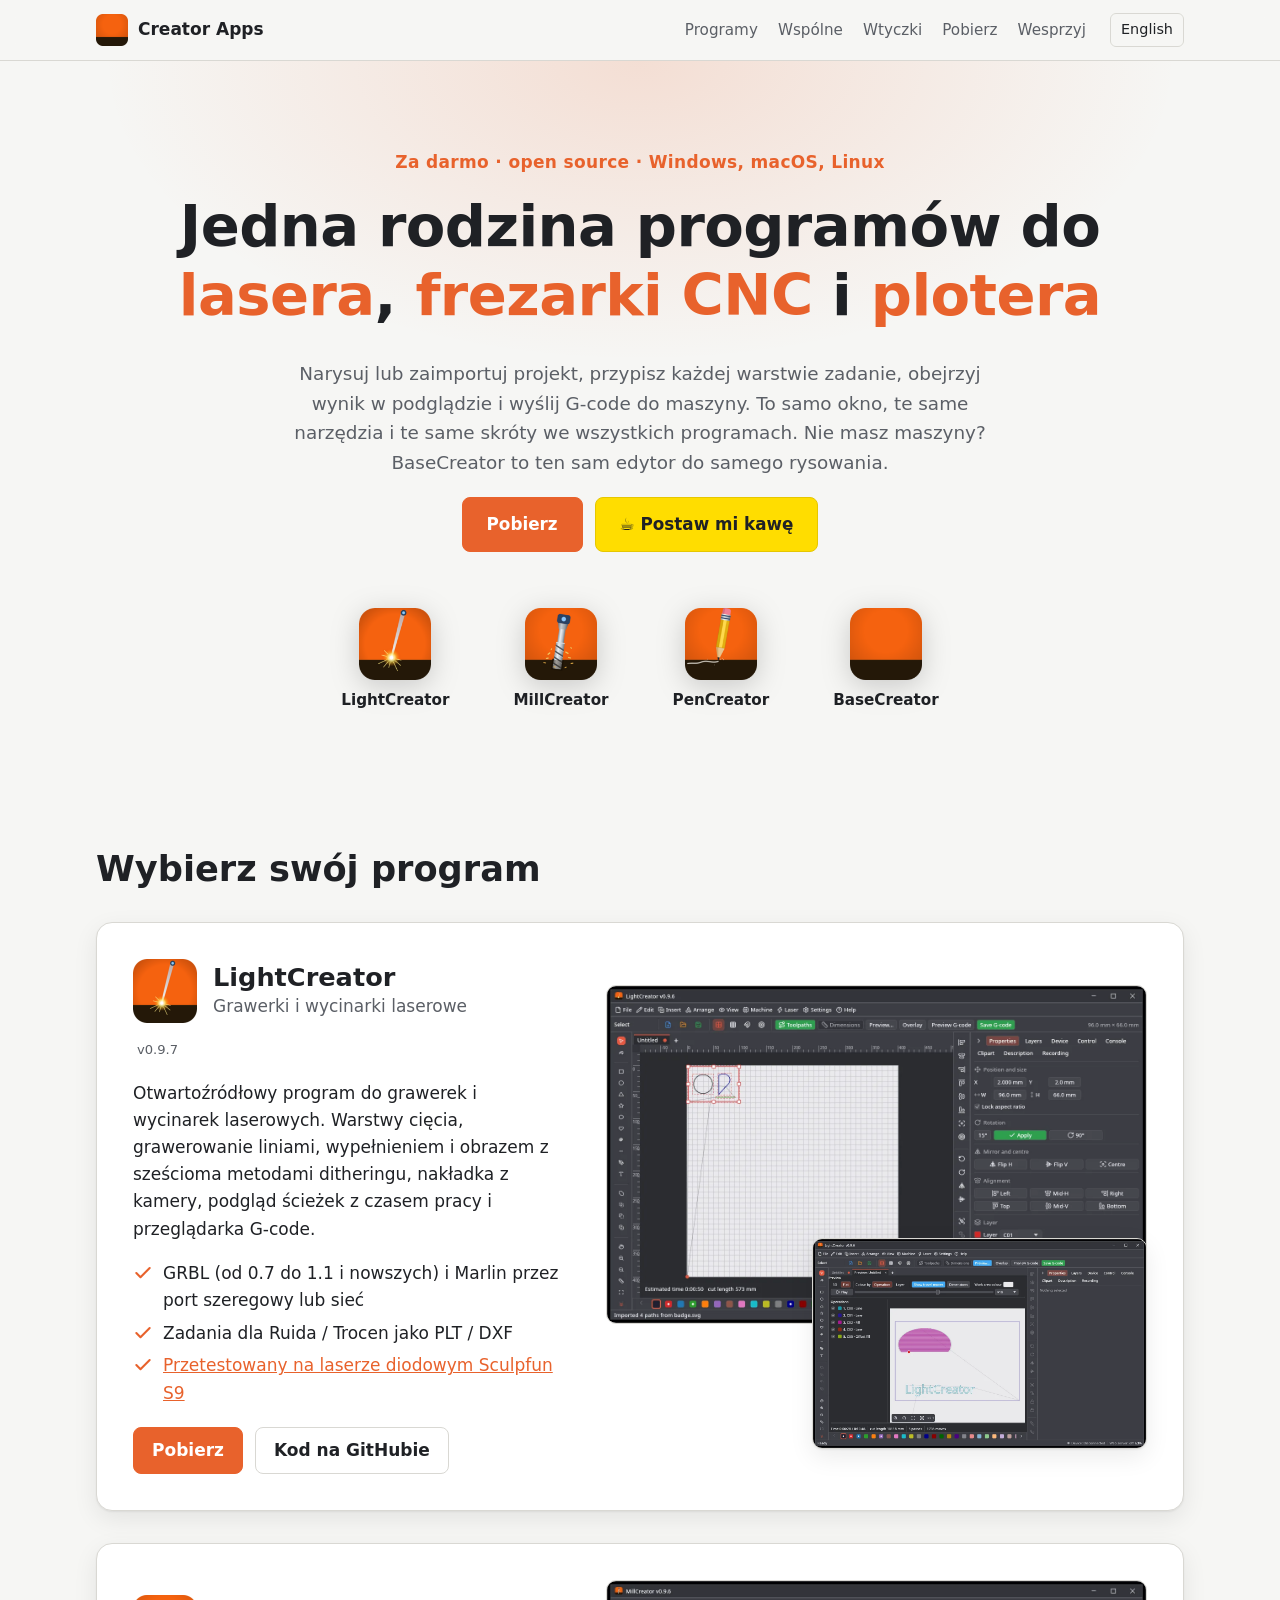
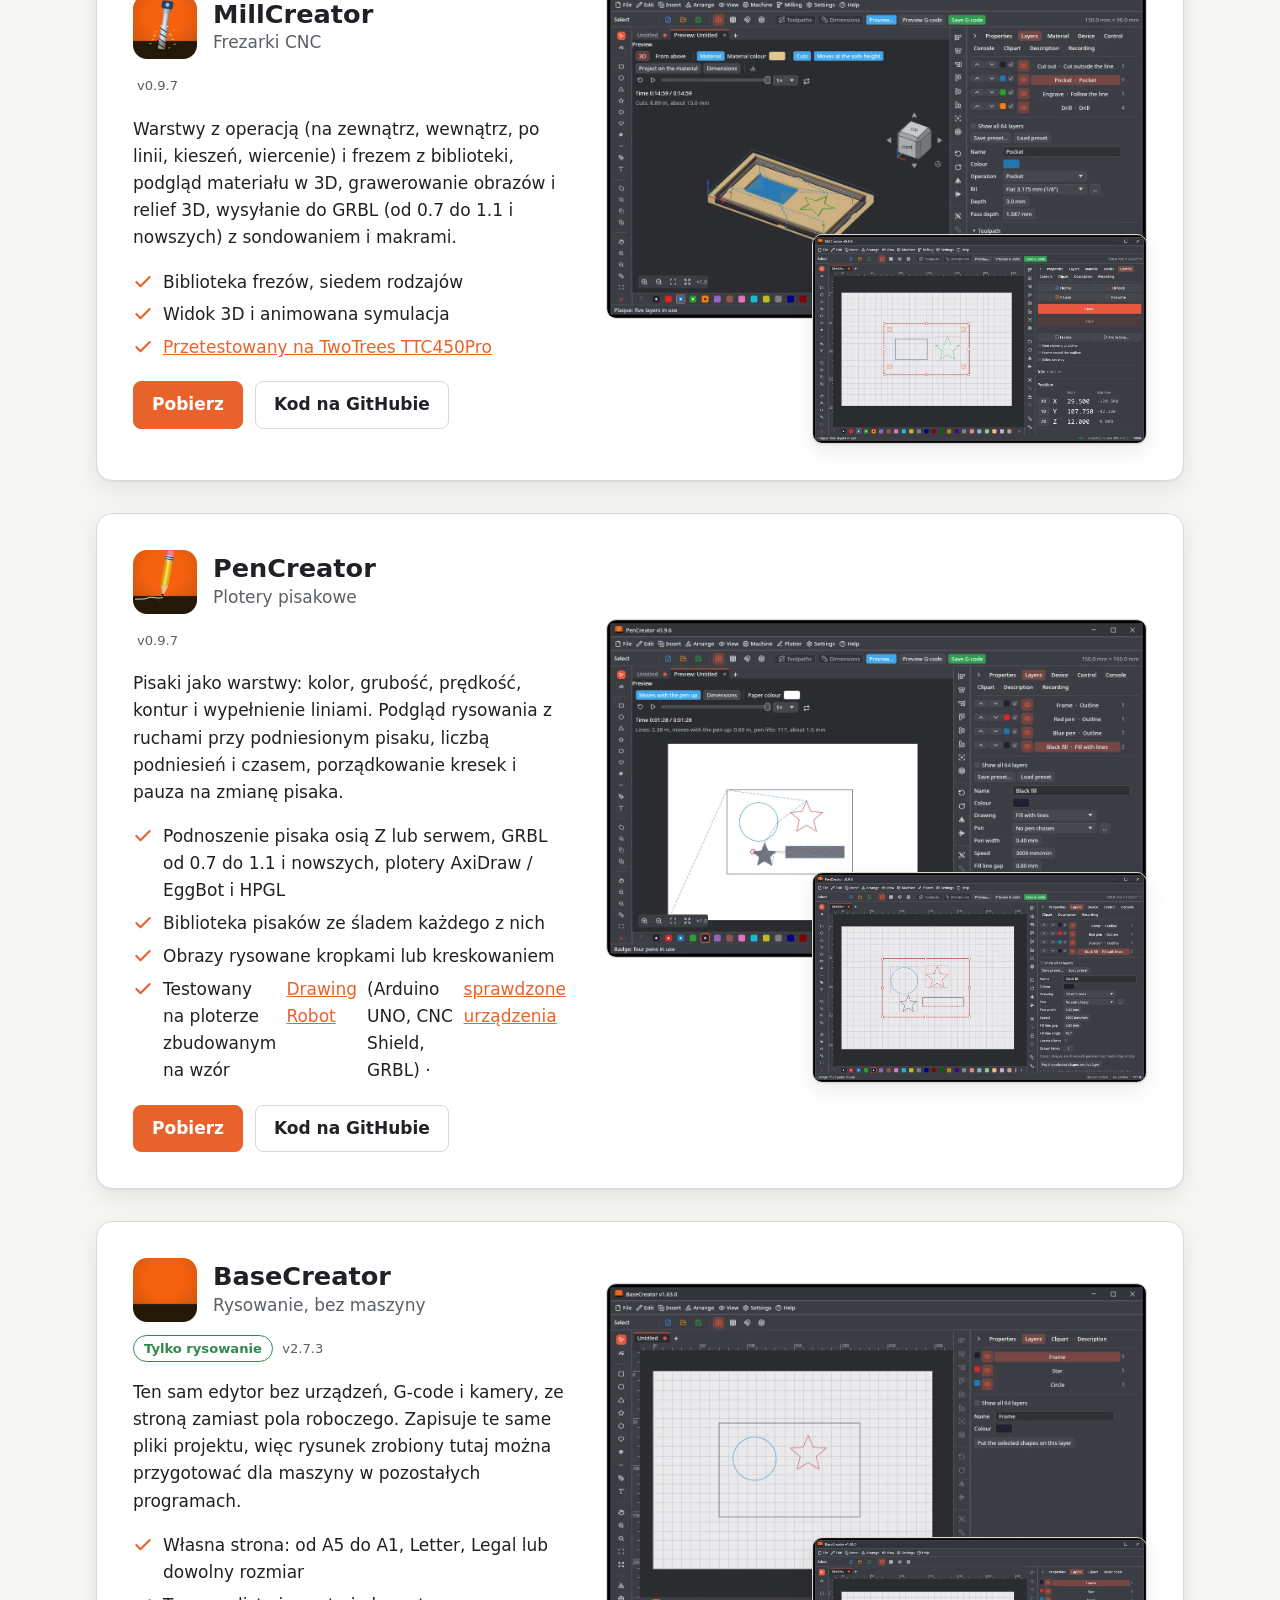
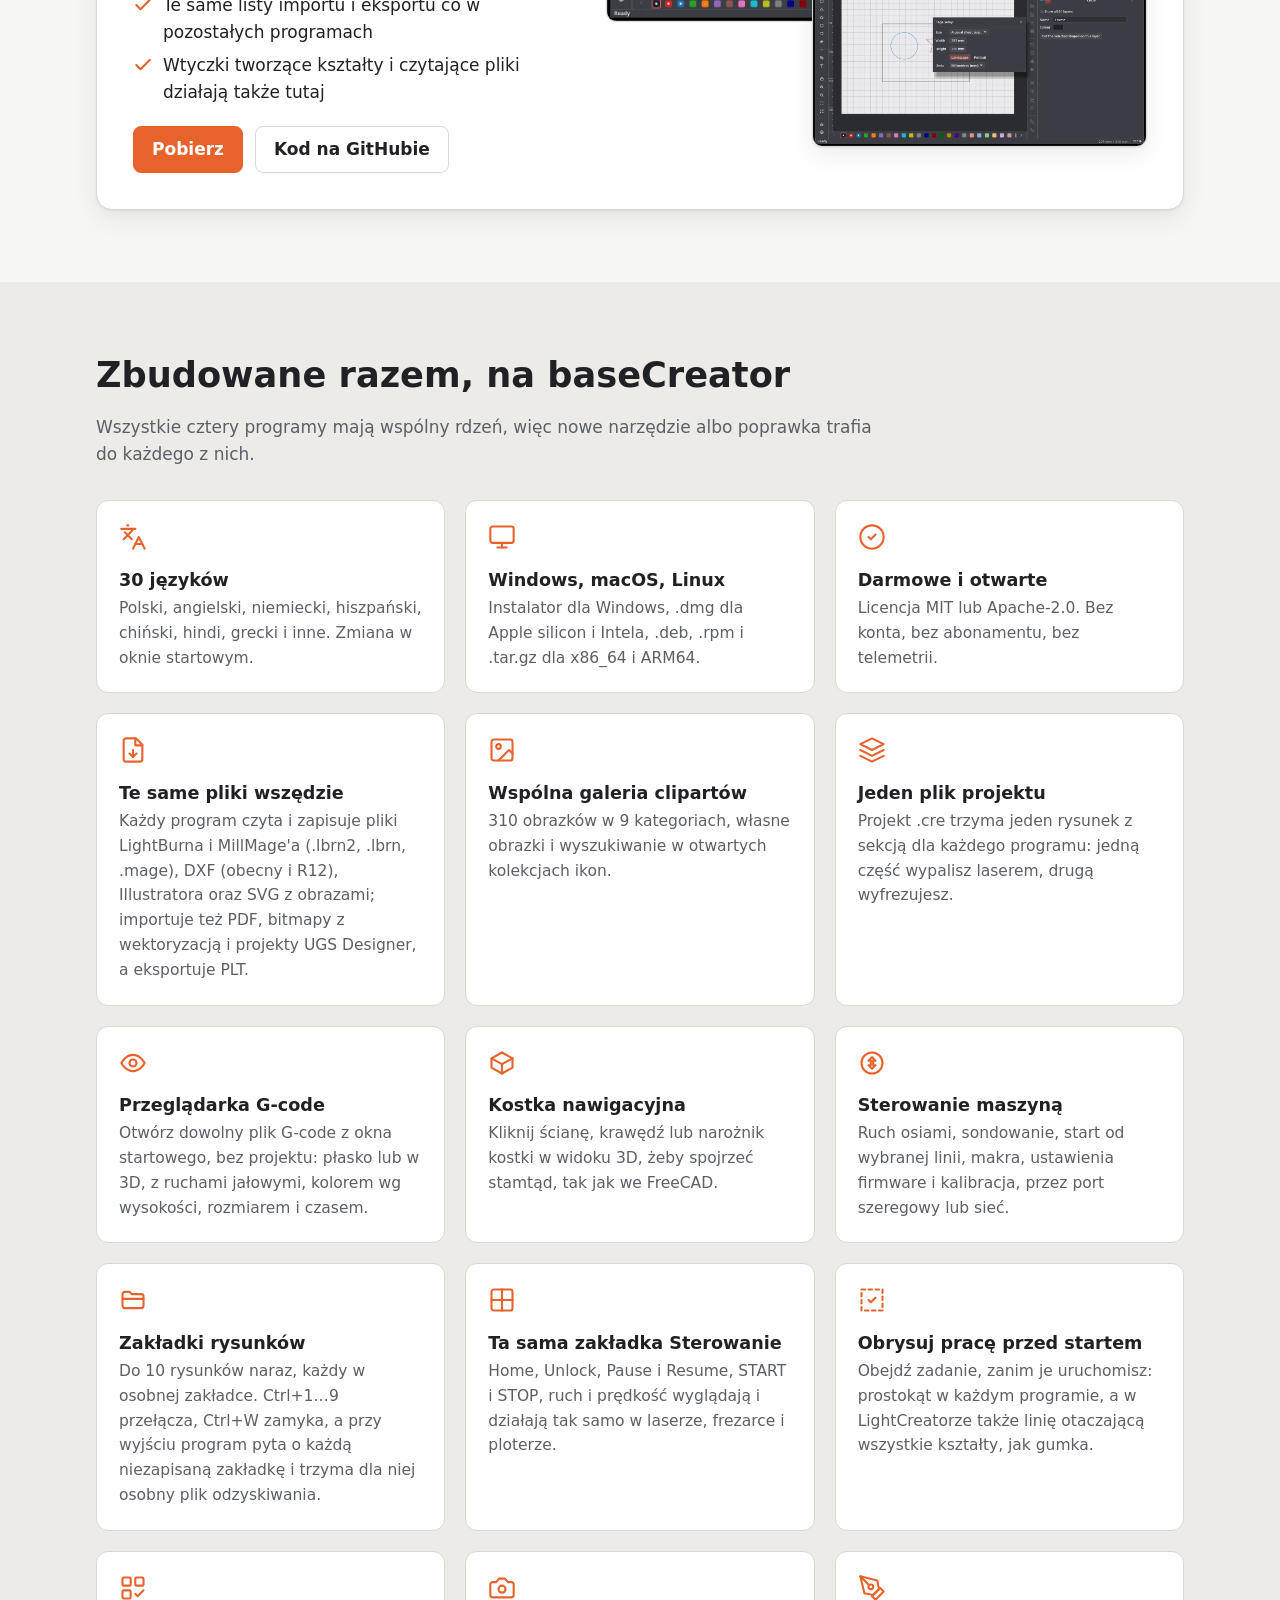
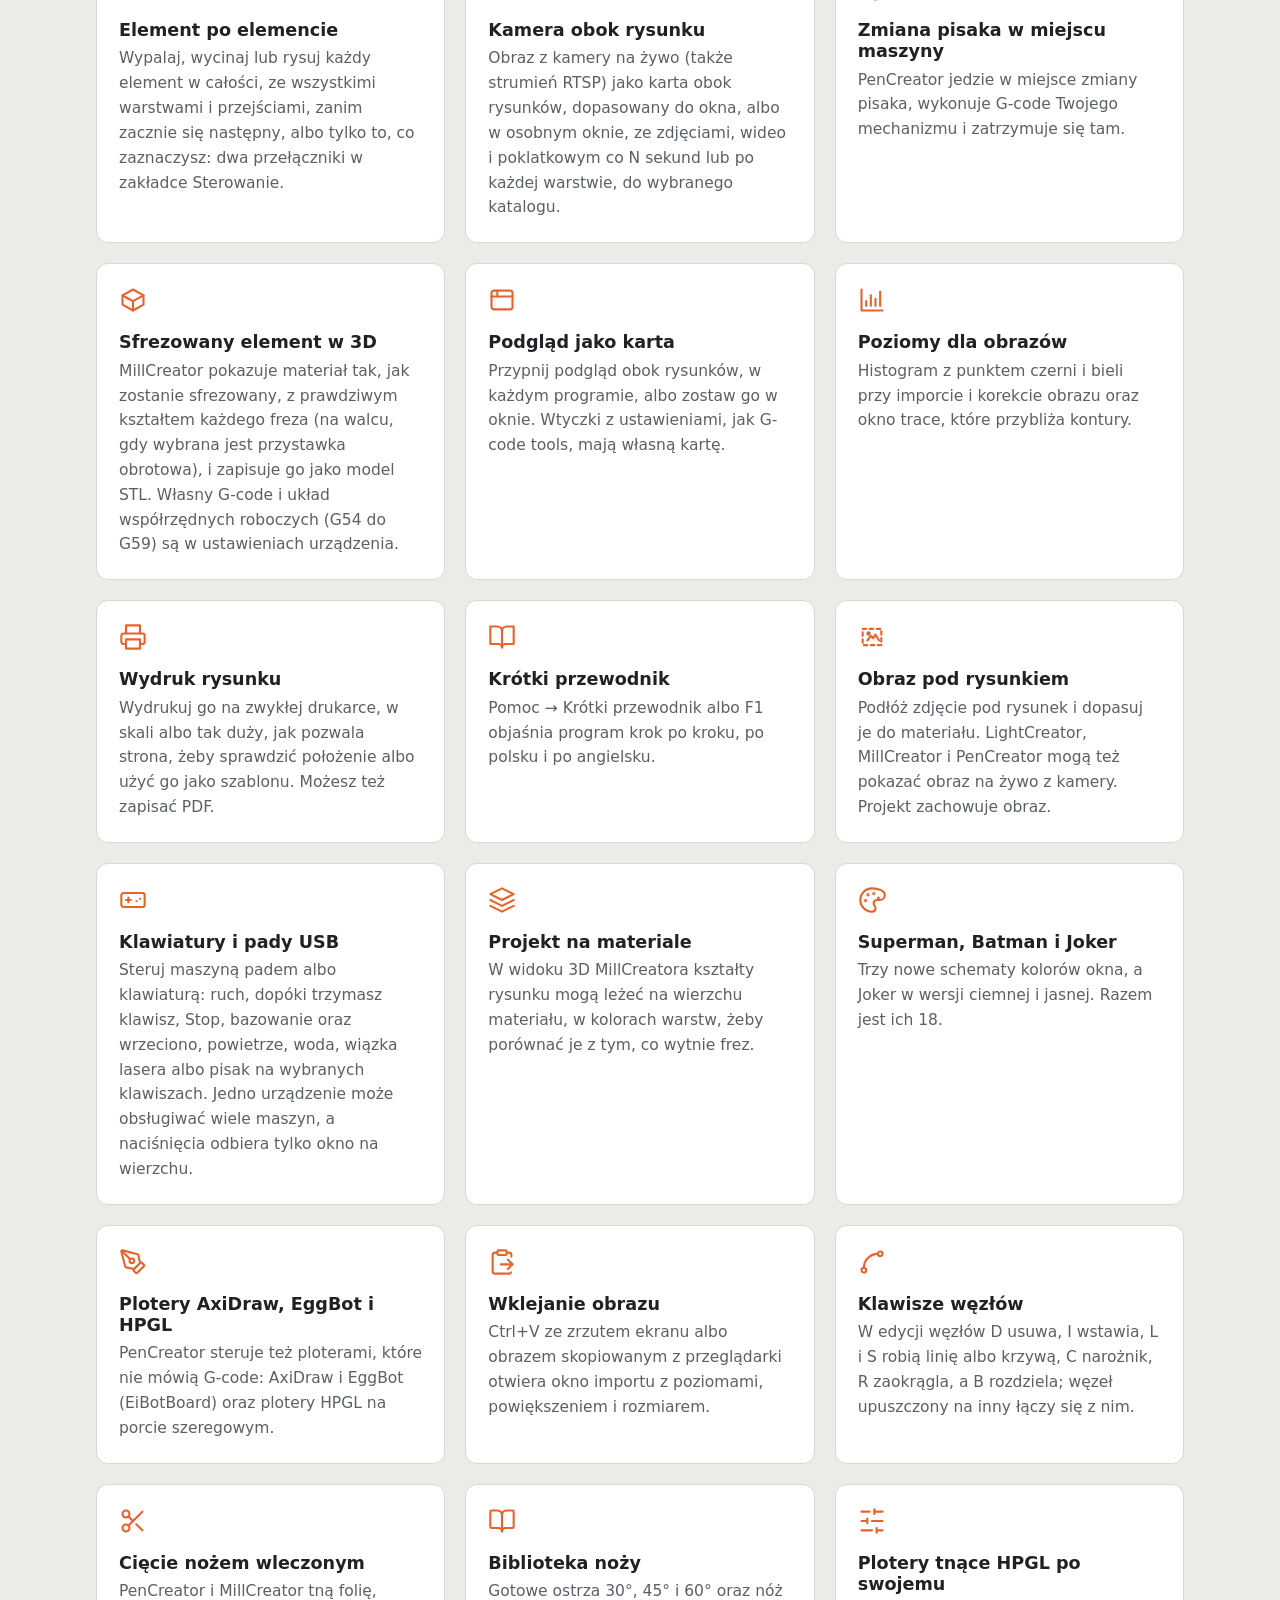
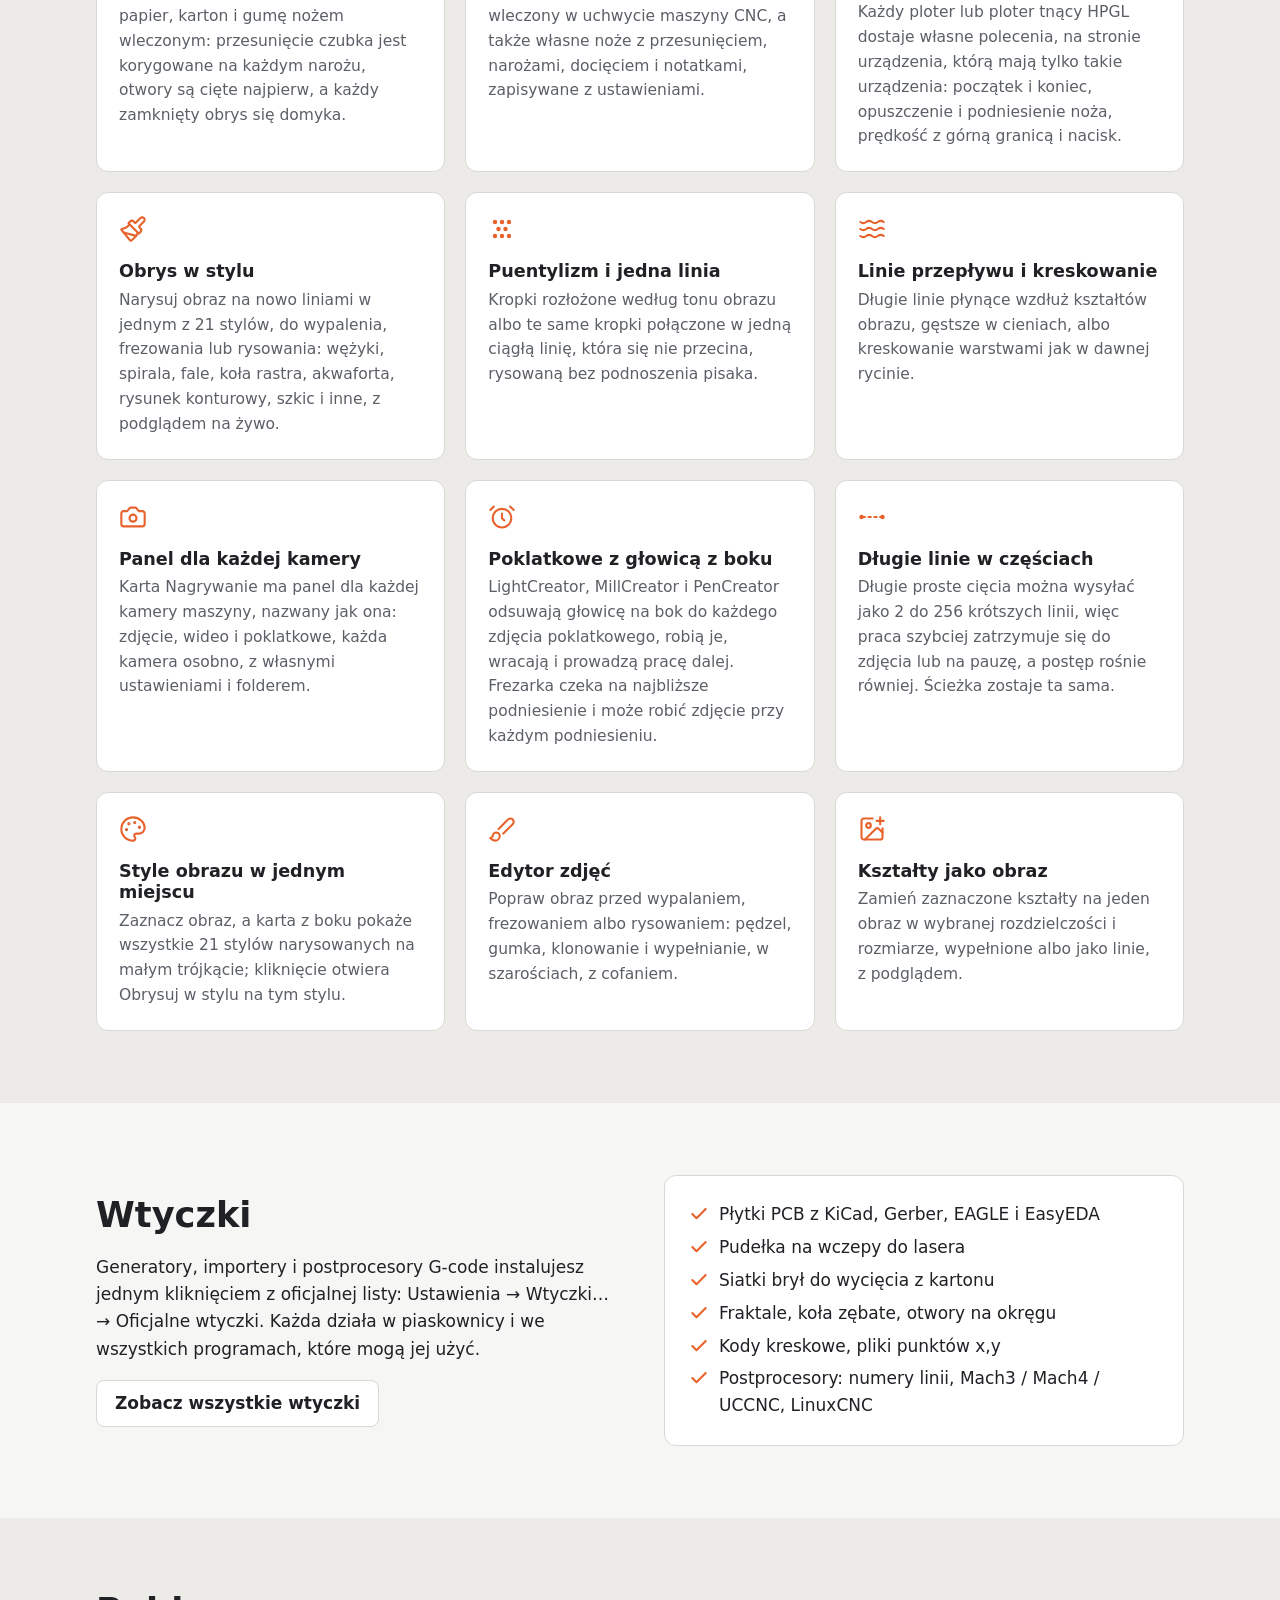
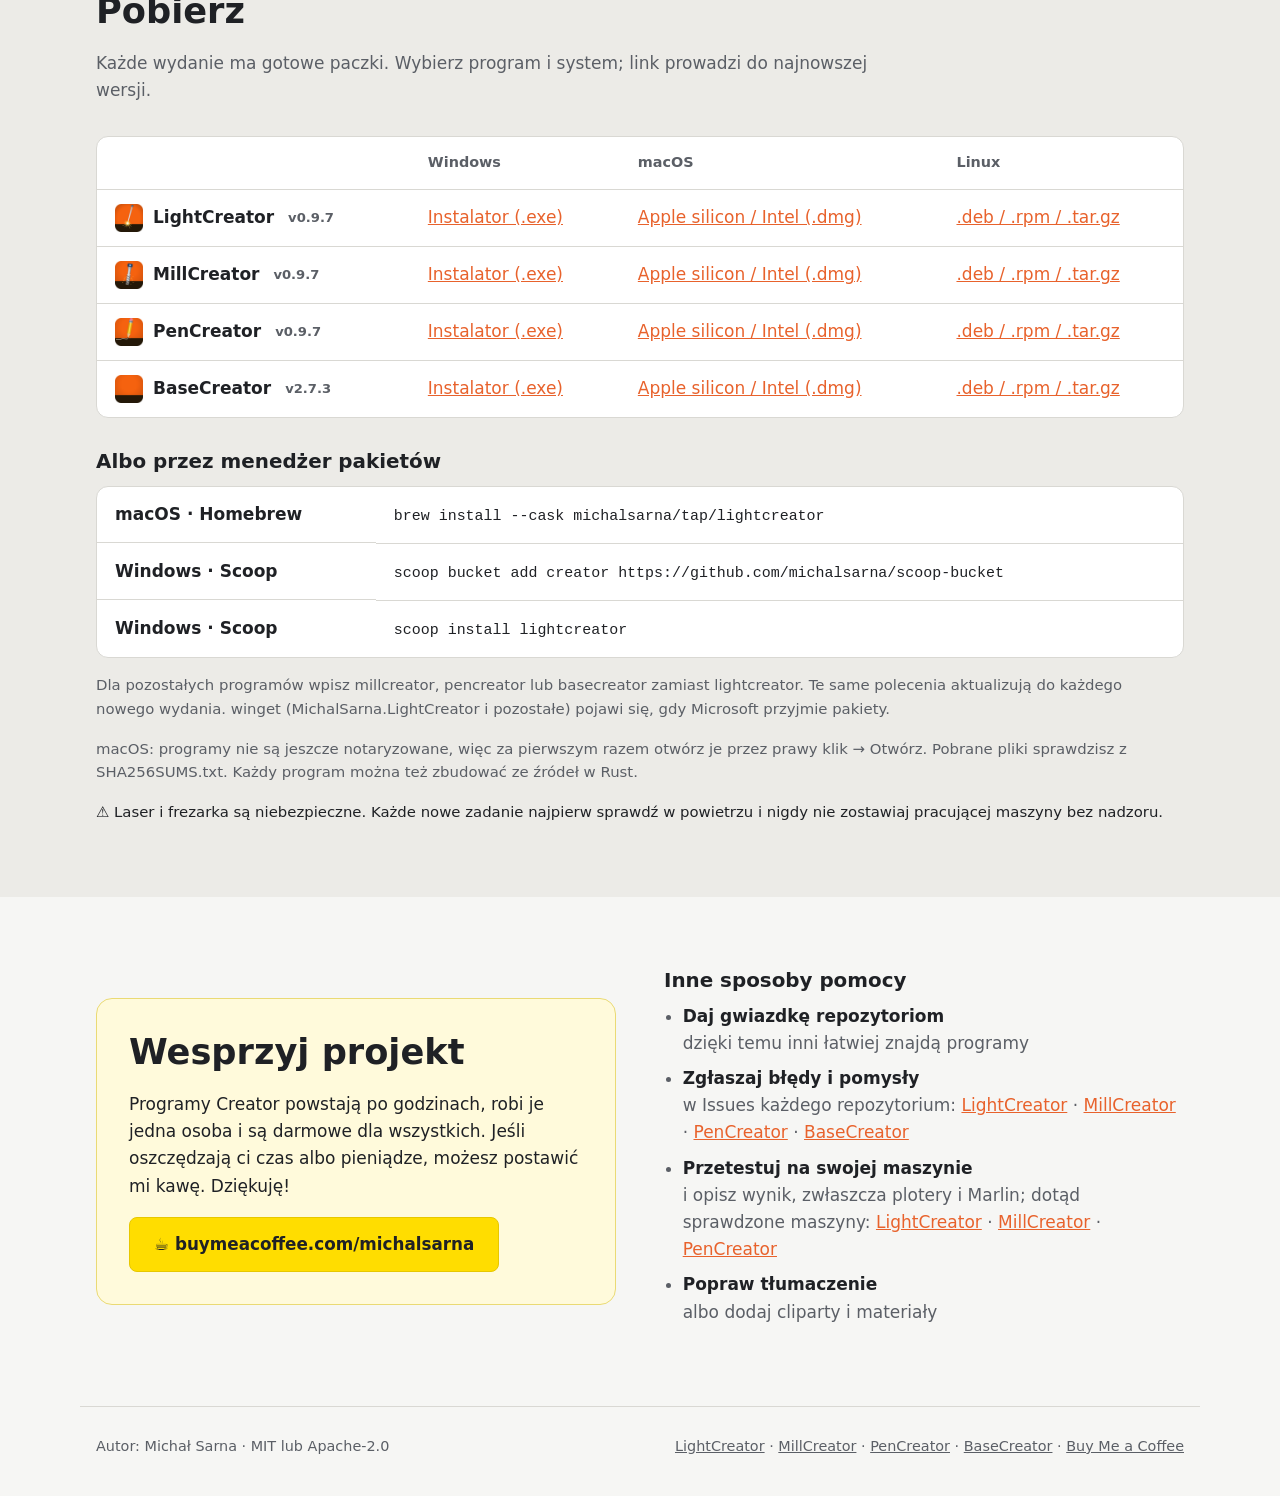
==== commit f40c4000: "LightCreator, MillCreator, PenCreator v0.9.7, BaseCreator v2.7.3; .rpm packages for Linux Co-Authore" ====
--- a/pl/index.html
+++ b/pl/index.html
@@ -27,7 +27,7 @@
    "description": "Otwartoźródłowy program do grawerek i wycinarek laserowych. Warstwy cięcia, grawerowanie liniami, wypełnieniem i obrazem z sześcioma metodami ditheringu, nakładka z kamery, podgląd ścieżek z czasem pracy i przeglądarka G-code.",
    "applicationCategory": "DesignApplication",
    "operatingSystem": "Windows, macOS, Linux",
-   "softwareVersion": "0.9.6",
+   "softwareVersion": "0.9.7",
    "url": "https://github.com/michalsarna/LightCreator",
    "downloadUrl": "https://github.com/michalsarna/LightCreator/releases/latest",
    "license": [
@@ -50,7 +50,7 @@
    "description": "Warstwy z operacją (na zewnątrz, wewnątrz, po linii, kieszeń, wiercenie) i frezem z biblioteki, podgląd materiału w 3D, grawerowanie obrazów i relief 3D, wysyłanie do GRBL (od 0.7 do 1.1 i nowszych) z sondowaniem i makrami.",
    "applicationCategory": "DesignApplication",
    "operatingSystem": "Windows, macOS, Linux",
-   "softwareVersion": "0.9.6",
+   "softwareVersion": "0.9.7",
    "url": "https://github.com/michalsarna/MillCreator",
    "downloadUrl": "https://github.com/michalsarna/MillCreator/releases/latest",
    "license": [
@@ -73,7 +73,7 @@
    "description": "Pisaki jako warstwy: kolor, grubość, prędkość, kontur i wypełnienie liniami. Podgląd rysowania z ruchami przy podniesionym pisaku, liczbą podniesień i czasem, porządkowanie kresek i pauza na zmianę pisaka.",
    "applicationCategory": "DesignApplication",
    "operatingSystem": "Windows, macOS, Linux",
-   "softwareVersion": "0.9.6",
+   "softwareVersion": "0.9.7",
    "url": "https://github.com/michalsarna/PenCreator",
    "downloadUrl": "https://github.com/michalsarna/PenCreator/releases/latest",
    "license": [
@@ -96,7 +96,7 @@
    "description": "Ten sam edytor bez urządzeń, G-code i kamery, ze stroną zamiast pola roboczego. Zapisuje te same pliki projektu, więc rysunek zrobiony tutaj można przygotować dla maszyny w pozostałych programach.",
    "applicationCategory": "DesignApplication",
    "operatingSystem": "Windows, macOS, Linux",
-   "softwareVersion": "2.7.0",
+   "softwareVersion": "2.7.3",
    "url": "https://github.com/michalsarna/baseCreator",
    "downloadUrl": "https://github.com/michalsarna/baseCreator/releases/latest",
    "license": [
@@ -155,7 +155,7 @@
             <img src="../img/lightcreator.png" alt="" width="64" height="64">
             <div><h3>LightCreator</h3><p class="tag">Grawerki i wycinarki laserowe</p></div>
           </header>
-          <span class="ver">v0.9.6</span>
+          <span class="ver">v0.9.7</span>
           <p>Otwartoźródłowy program do grawerek i wycinarek laserowych. Warstwy cięcia, grawerowanie liniami, wypełnieniem i obrazem z sześcioma metodami ditheringu, nakładka z kamery, podgląd ścieżek z czasem pracy i przeglądarka G-code.</p>
           <ul class="checks"><li><svg viewBox="0 0 24 24" aria-hidden="true"><path d="M20 6 9 17l-5-5"/></svg>GRBL (od 0.7 do 1.1 i nowszych) i Marlin przez port szeregowy lub sieć</li><li><svg viewBox="0 0 24 24" aria-hidden="true"><path d="M20 6 9 17l-5-5"/></svg>Zadania dla Ruida / Trocen jako PLT / DXF</li><li><svg viewBox="0 0 24 24" aria-hidden="true"><path d="M20 6 9 17l-5-5"/></svg><a href="https://github.com/michalsarna/LightCreator/blob/main/TESTS_ON_DEVICES.md">Przetestowany na laserze diodowym Sculpfun S9</a></li></ul>
           <div class="actions">
@@ -171,7 +171,7 @@
             <img src="../img/millcreator.png" alt="" width="64" height="64">
             <div><h3>MillCreator</h3><p class="tag">Frezarki CNC</p></div>
           </header>
-          <span class="ver">v0.9.6</span>
+          <span class="ver">v0.9.7</span>
           <p>Warstwy z operacją (na zewnątrz, wewnątrz, po linii, kieszeń, wiercenie) i frezem z biblioteki, podgląd materiału w 3D, grawerowanie obrazów i relief 3D, wysyłanie do GRBL (od 0.7 do 1.1 i nowszych) z sondowaniem i makrami.</p>
           <ul class="checks"><li><svg viewBox="0 0 24 24" aria-hidden="true"><path d="M20 6 9 17l-5-5"/></svg>Biblioteka frezów, siedem rodzajów</li><li><svg viewBox="0 0 24 24" aria-hidden="true"><path d="M20 6 9 17l-5-5"/></svg>Widok 3D i animowana symulacja</li><li><svg viewBox="0 0 24 24" aria-hidden="true"><path d="M20 6 9 17l-5-5"/></svg><a href="https://github.com/michalsarna/MillCreator/blob/main/TESTS_ON_DEVICES.md">Przetestowany na TwoTrees TTC450Pro</a></li></ul>
           <div class="actions">
@@ -187,7 +187,7 @@
             <img src="../img/pencreator.png" alt="" width="64" height="64">
             <div><h3>PenCreator</h3><p class="tag">Plotery pisakowe</p></div>
           </header>
-          <span class="ver">v0.9.6</span>
+          <span class="ver">v0.9.7</span>
           <p>Pisaki jako warstwy: kolor, grubość, prędkość, kontur i wypełnienie liniami. Podgląd rysowania z ruchami przy podniesionym pisaku, liczbą podniesień i czasem, porządkowanie kresek i pauza na zmianę pisaka.</p>
           <ul class="checks"><li><svg viewBox="0 0 24 24" aria-hidden="true"><path d="M20 6 9 17l-5-5"/></svg>Podnoszenie pisaka osią Z lub serwem, GRBL od 0.7 do 1.1 i nowszych, plotery AxiDraw / EggBot i HPGL</li><li><svg viewBox="0 0 24 24" aria-hidden="true"><path d="M20 6 9 17l-5-5"/></svg>Biblioteka pisaków ze śladem każdego z nich</li><li><svg viewBox="0 0 24 24" aria-hidden="true"><path d="M20 6 9 17l-5-5"/></svg>Obrazy rysowane kropkami lub kreskowaniem</li><li><svg viewBox="0 0 24 24" aria-hidden="true"><path d="M20 6 9 17l-5-5"/></svg>Testowany na ploterze zbudowanym na wzór <a href="https://www.printables.com/model/137296-drawing-robot-arduino-uno-cnc-shield-grbl">Drawing Robot</a> (Arduino UNO, CNC Shield, GRBL) · <a href="https://github.com/michalsarna/PenCreator/blob/main/TESTS_ON_DEVICES.md">sprawdzone urządzenia</a></li></ul>
           <div class="actions">
@@ -203,7 +203,7 @@
             <img src="../img/basecreator.png" alt="" width="64" height="64">
             <div><h3>BaseCreator</h3><p class="tag">Rysowanie, bez maszyny</p></div>
           </header>
-          <span class="status">Tylko rysowanie</span> <span class="ver">v2.7.0</span>
+          <span class="status">Tylko rysowanie</span> <span class="ver">v2.7.3</span>
           <p>Ten sam edytor bez urządzeń, G-code i kamery, ze stroną zamiast pola roboczego. Zapisuje te same pliki projektu, więc rysunek zrobiony tutaj można przygotować dla maszyny w pozostałych programach.</p>
           <ul class="checks"><li><svg viewBox="0 0 24 24" aria-hidden="true"><path d="M20 6 9 17l-5-5"/></svg>Własna strona: od A5 do A1, Letter, Legal lub dowolny rozmiar</li><li><svg viewBox="0 0 24 24" aria-hidden="true"><path d="M20 6 9 17l-5-5"/></svg>Te same listy importu i eksportu co w pozostałych programach</li><li><svg viewBox="0 0 24 24" aria-hidden="true"><path d="M20 6 9 17l-5-5"/></svg>Wtyczki tworzące kształty i czytające pliki działają także tutaj</li></ul>
           <div class="actions">
@@ -219,7 +219,7 @@
     <div class="wrap">
       <h2>Zbudowane razem, na baseCreator</h2>
       <p class="sub">Wszystkie cztery programy mają wspólny rdzeń, więc nowe narzędzie albo poprawka trafia do każdego z nich.</p>
-      <div class="feats"><div class="feat"><svg viewBox="0 0 24 24" aria-hidden="true"><path d="m5 8 6 6"/><path d="m4 14 6-6 2-3"/><path d="M2 5h12"/><path d="M7 2h1"/><path d="m22 22-5-10-5 10"/><path d="M14 18h6"/></svg><h3>30 języków</h3><p>Polski, angielski, niemiecki, hiszpański, chiński, hindi, grecki i inne. Zmiana w oknie startowym.</p></div><div class="feat"><svg viewBox="0 0 24 24" aria-hidden="true"><rect x="2" y="3" width="20" height="14" rx="2"/><path d="M8 21h8"/><path d="M12 17v4"/></svg><h3>Windows, macOS, Linux</h3><p>Instalator dla Windows, .dmg dla Apple silicon i Intela, .deb i .tar.gz dla x86_64 i ARM64.</p></div><div class="feat"><svg viewBox="0 0 24 24" aria-hidden="true"><path d="M12 2a10 10 0 1 0 0 20 10 10 0 0 0 0-20Z"/><path d="M9 12l2 2 4-4"/></svg><h3>Darmowe i otwarte</h3><p>Licencja MIT lub Apache-2.0. Bez konta, bez abonamentu, bez telemetrii.</p></div><div class="feat"><svg viewBox="0 0 24 24" aria-hidden="true"><path d="M14.5 2H6a2 2 0 0 0-2 2v16a2 2 0 0 0 2 2h12a2 2 0 0 0 2-2V7.5Z"/><path d="M14 2v6h6"/><path d="M12 18v-6"/><path d="m9 15 3 3 3-3"/></svg><h3>Te same pliki wszędzie</h3><p>Każdy program czyta i zapisuje pliki LightBurna i MillMage'a (.lbrn2, .lbrn, .mage), DXF (obecny i R12), Illustratora oraz SVG z obrazami; importuje też PDF, bitmapy z wektoryzacją i projekty UGS Designer, a eksportuje PLT.</p></div><div class="feat"><svg viewBox="0 0 24 24" aria-hidden="true"><rect x="3" y="3" width="18" height="18" rx="2"/><circle cx="9" cy="9" r="2"/><path d="m21 15-3-3-9 9"/></svg><h3>Wspólna galeria clipartów</h3><p>310 obrazków w 9 kategoriach, własne obrazki i wyszukiwanie w otwartych kolekcjach ikon.</p></div><div class="feat"><svg viewBox="0 0 24 24" aria-hidden="true"><path d="M12 2 2 7l10 5 10-5-10-5Z"/><path d="m2 17 10 5 10-5"/><path d="m2 12 10 5 10-5"/></svg><h3>Jeden plik projektu</h3><p>Projekt .cre trzyma jeden rysunek z sekcją dla każdego programu: jedną część wypalisz laserem, drugą wyfrezujesz.</p></div><div class="feat"><svg viewBox="0 0 24 24" aria-hidden="true"><path d="M2 12s3.6-7 10-7 10 7 10 7-3.6 7-10 7S2 12 2 12Z"/><circle cx="12" cy="12" r="3"/></svg><h3>Przeglądarka G-code</h3><p>Otwórz dowolny plik G-code z okna startowego, bez projektu: płasko lub w 3D, z ruchami jałowymi, kolorem wg wysokości, rozmiarem i czasem.</p></div><div class="feat"><svg viewBox="0 0 24 24" aria-hidden="true"><path d="M21 8 12 3 3 8v8l9 5 9-5Z"/><path d="m3 8 9 5 9-5"/><path d="M12 13v8"/></svg><h3>Kostka nawigacyjna</h3><p>Kliknij ścianę, krawędź lub narożnik kostki w widoku 3D, żeby spojrzeć stamtąd, tak jak we FreeCAD.</p></div><div class="feat"><svg viewBox="0 0 24 24" aria-hidden="true"><circle cx="12" cy="12" r="9"/><path d="m12 7 3 3h-2v4h2l-3 3-3-3h2v-4H9Z"/></svg><h3>Sterowanie maszyną</h3><p>Ruch osiami, sondowanie, start od wybranej linii, makra, ustawienia firmware i kalibracja, przez port szeregowy lub sieć.</p></div><div class="feat"><svg viewBox="0 0 24 24" aria-hidden="true"><path d="M3 7a2 2 0 0 1 2-2h4l2 2h8a2 2 0 0 1 2 2v8a2 2 0 0 1-2 2H5a2 2 0 0 1-2-2Z"/><path d="M3 11h18"/></svg><h3>Zakładki rysunków</h3><p>Do 10 rysunków naraz, każdy w osobnej zakładce. Ctrl+1…9 przełącza, Ctrl+W zamyka, a przy wyjściu program pyta o każdą niezapisaną zakładkę i trzyma dla niej osobny plik odzyskiwania.</p></div><div class="feat"><svg viewBox="0 0 24 24" aria-hidden="true"><rect x="3" y="3" width="18" height="18" rx="2"/><path d="M3 12h18"/><path d="M12 3v18"/></svg><h3>Ta sama zakładka Sterowanie</h3><p>Home, Unlock, Pause i Resume, START i STOP, ruch i prędkość wyglądają i działają tak samo w laserze, frezarce i ploterze.</p></div><div class="feat"><svg viewBox="0 0 24 24" aria-hidden="true"><path d="M3 3h18v18H3Z" stroke-dasharray="3 3"/><path d="m9 12 2 2 4-4"/></svg><h3>Obrysuj pracę przed startem</h3><p>Obejdź zadanie, zanim je uruchomisz: prostokąt w każdym programie, a w LightCreatorze także linię otaczającą wszystkie kształty, jak gumka.</p></div><div class="feat"><svg viewBox="0 0 24 24" aria-hidden="true"><rect x="3" y="3" width="7" height="7" rx="1"/><rect x="14" y="3" width="7" height="7" rx="1"/><rect x="3" y="14" width="7" height="7" rx="1"/><path d="m14 17 2 2 5-5"/></svg><h3>Element po elemencie</h3><p>Wypalaj, wycinaj lub rysuj każdy element w całości, ze wszystkimi warstwami i przejściami, zanim zacznie się następny, albo tylko to, co zaznaczysz: dwa przełączniki w zakładce Sterowanie.</p></div><div class="feat"><svg viewBox="0 0 24 24" aria-hidden="true"><path d="M14.5 4h-5L7 7H4a2 2 0 0 0-2 2v9a2 2 0 0 0 2 2h16a2 2 0 0 0 2-2V9a2 2 0 0 0-2-2h-3Z"/><circle cx="12" cy="13" r="3"/></svg><h3>Kamera obok rysunku</h3><p>Obraz z kamery na żywo (także strumień RTSP) jako karta obok rysunków, dopasowany do okna, albo w osobnym oknie, ze zdjęciami, wideo i poklatkowym co N sekund lub po każdej warstwie, do wybranego katalogu.</p></div><div class="feat"><svg viewBox="0 0 24 24" aria-hidden="true"><path d="m12 19 7-7 3 3-7 7-3-3Z"/><path d="m18 13-1.5-7.5L2 2l3.5 14.5L13 18l5-5Z"/><path d="m2 2 7.6 7.6"/><circle cx="11" cy="11" r="2"/></svg><h3>Zmiana pisaka w miejscu maszyny</h3><p>PenCreator jedzie w miejsce zmiany pisaka, wykonuje G-code Twojego mechanizmu i zatrzymuje się tam.</p></div><div class="feat"><svg viewBox="0 0 24 24" aria-hidden="true"><path d="M21 8 12 3 3 8v8l9 5 9-5Z"/><path d="M3 8l9 5 9-5"/><path d="M12 13v8"/><path d="M8 11l-2-1"/></svg><h3>Sfrezowany element w 3D</h3><p>MillCreator pokazuje materiał tak, jak zostanie sfrezowany, z prawdziwym kształtem każdego freza (na walcu, gdy wybrana jest przystawka obrotowa), i zapisuje go jako model STL. Własny G-code i układ współrzędnych roboczych (G54 do G59) są w ustawieniach urządzenia.</p></div><div class="feat"><svg viewBox="0 0 24 24" aria-hidden="true"><rect x="3" y="4" width="18" height="16" rx="2"/><path d="M3 9h18"/><path d="M8 4v5"/></svg><h3>Podgląd jako karta</h3><p>Przypnij podgląd obok rysunków, w każdym programie, albo zostaw go w oknie. Wtyczki z ustawieniami, jak G-code tools, mają własną kartę.</p></div><div class="feat"><svg viewBox="0 0 24 24" aria-hidden="true"><path d="M3 3v18h18"/><path d="M7 17v-4"/><path d="M11 17V8"/><path d="M15 17v-6"/><path d="M19 17V5"/></svg><h3>Poziomy dla obrazów</h3><p>Histogram z punktem czerni i bieli przy imporcie i korekcie obrazu oraz okno trace, które przybliża kontury.</p></div><div class="feat"><svg viewBox="0 0 24 24" aria-hidden="true"><path d="M6 9V2h12v7"/><path d="M6 18H4a2 2 0 0 1-2-2v-5a2 2 0 0 1 2-2h16a2 2 0 0 1 2 2v5a2 2 0 0 1-2 2h-2"/><rect x="6" y="14" width="12" height="8"/></svg><h3>Wydruk rysunku</h3><p>Wydrukuj go na zwykłej drukarce, w skali albo tak duży, jak pozwala strona, żeby sprawdzić położenie albo użyć go jako szablonu. Możesz też zapisać PDF.</p></div><div class="feat"><svg viewBox="0 0 24 24" aria-hidden="true"><path d="M2 3h6a4 4 0 0 1 4 4v14a3 3 0 0 0-3-3H2Z"/><path d="M22 3h-6a4 4 0 0 0-4 4v14a3 3 0 0 1 3-3h7Z"/></svg><h3>Krótki przewodnik</h3><p>Pomoc → Krótki przewodnik albo F1 objaśnia program krok po kroku, po polsku i po angielsku.</p></div><div class="feat"><svg viewBox="0 0 24 24" aria-hidden="true"><path d="M4 5h16v14H4Z" stroke-dasharray="3 3"/><path d="m8 15 3-4 2 2 2-3 3 5"/><circle cx="9" cy="9" r="1"/></svg><h3>Obraz pod rysunkiem</h3><p>Podłóż zdjęcie pod rysunek i dopasuj je do materiału. LightCreator, MillCreator i PenCreator mogą też pokazać obraz na żywo z kamery. Projekt zachowuje obraz.</p></div><div class="feat"><svg viewBox="0 0 24 24" aria-hidden="true"><line x1="6" x2="10" y1="12" y2="12"/><line x1="8" x2="8" y1="10" y2="14"/><line x1="15" x2="15.01" y1="13" y2="13"/><line x1="18" x2="18.01" y1="11" y2="11"/><rect x="2" y="6" width="20" height="12" rx="2"/></svg><h3>Klawiatury i pady USB</h3><p>Steruj maszyną padem albo klawiaturą: ruch, dopóki trzymasz klawisz, Stop, bazowanie oraz wrzeciono, powietrze, woda, wiązka lasera albo pisak na wybranych klawiszach. Jedno urządzenie może obsługiwać wiele maszyn, a naciśnięcia odbiera tylko okno na wierzchu.</p></div><div class="feat"><svg viewBox="0 0 24 24" aria-hidden="true"><path d="m12 2 10 5-10 5L2 7l10-5Z"/><path d="m2 12 10 5 10-5"/><path d="m2 17 10 5 10-5"/></svg><h3>Projekt na materiale</h3><p>W widoku 3D MillCreatora kształty rysunku mogą leżeć na wierzchu materiału, w kolorach warstw, żeby porównać je z tym, co wytnie frez.</p></div><div class="feat"><svg viewBox="0 0 24 24" aria-hidden="true"><circle cx="13.5" cy="6.5" r=".5"/><circle cx="17.5" cy="10.5" r=".5"/><circle cx="8.5" cy="7.5" r=".5"/><circle cx="6.5" cy="12.5" r=".5"/><path d="M12 2a10 10 0 0 0 0 20c1.7 0 3-1.3 3-3 0-.8-.3-1.5-.8-2-.5-.5-.8-1.2-.8-2 0-1.7 1.3-3 3-3h2.4c2.3 0 4.2-1.9 4.2-4.2C23 4.3 18 2 12 2Z"/></svg><h3>Superman, Batman i Joker</h3><p>Trzy nowe schematy kolorów okna, a Joker w wersji ciemnej i jasnej. Razem jest ich 18.</p></div><div class="feat"><svg viewBox="0 0 24 24" aria-hidden="true"><path d="M15.707 21.293a1 1 0 0 1-1.414 0l-1.586-1.586a1 1 0 0 1 0-1.414l5.586-5.586a1 1 0 0 1 1.414 0l1.586 1.586a1 1 0 0 1 0 1.414z"/><path d="m18 13-1.375-6.874a1 1 0 0 0-.746-.776L3.235 2.028a1 1 0 0 0-1.207 1.207L5.35 15.879a1 1 0 0 0 .776.746L13 18"/><path d="m2.3 2.3 7.286 7.286"/><circle cx="11" cy="11" r="2"/></svg><h3>Plotery AxiDraw, EggBot i HPGL</h3><p>PenCreator steruje też ploterami, które nie mówią G-code: AxiDraw i EggBot (EiBotBoard) oraz plotery HPGL na porcie szeregowym.</p></div><div class="feat"><svg viewBox="0 0 24 24" aria-hidden="true"><path d="M11 14h10"/><path d="M16 4h2a2 2 0 0 1 2 2v1.344"/><path d="m17 18 4-4-4-4"/><path d="M8 4H6a2 2 0 0 0-2 2v14a2 2 0 0 0 2 2h12a2 2 0 0 0 1.793-1.113"/><rect x="8" y="2" width="8" height="4" rx="1"/></svg><h3>Wklejanie obrazu</h3><p>Ctrl+V ze zrzutem ekranu albo obrazem skopiowanym z przeglądarki otwiera okno importu z poziomami, powiększeniem i rozmiarem.</p></div><div class="feat"><svg viewBox="0 0 24 24" aria-hidden="true"><circle cx="19" cy="5" r="2"/><circle cx="5" cy="19" r="2"/><path d="M5 17A12 12 0 0 1 17 5"/></svg><h3>Klawisze węzłów</h3><p>W edycji węzłów D usuwa, I wstawia, L i S robią linię albo krzywą, C narożnik, R zaokrągla, a B rozdziela; węzeł upuszczony na inny łączy się z nim.</p></div><div class="feat"><svg viewBox="0 0 24 24" aria-hidden="true"><circle cx="6" cy="6" r="3"/><path d="M8.12 8.12 12 12"/><path d="M20 4 8.12 15.88"/><circle cx="6" cy="18" r="3"/><path d="M14.8 14.8 20 20"/></svg><h3>Cięcie nożem wleczonym</h3><p>PenCreator i MillCreator tną folię, papier, karton i gumę nożem wleczonym: przesunięcie czubka jest korygowane na każdym narożu, otwory są cięte najpierw, a każdy zamknięty obrys się domyka.</p></div><div class="feat"><svg viewBox="0 0 24 24" aria-hidden="true"><path d="M12 7v14"/><path d="M3 18a1 1 0 0 1-1-1V4a1 1 0 0 1 1-1h5a4 4 0 0 1 4 4 4 4 0 0 1 4-4h5a1 1 0 0 1 1 1v13a1 1 0 0 1-1 1h-6a3 3 0 0 0-3 3 3 3 0 0 0-3-3z"/></svg><h3>Biblioteka noży</h3><p>Gotowe ostrza 30°, 45° i 60° oraz nóż wleczony w uchwycie maszyny CNC, a także własne noże z przesunięciem, narożami, docięciem i notatkami, zapisywane z ustawieniami.</p></div><div class="feat"><svg viewBox="0 0 24 24" aria-hidden="true"><path d="M21 4h-7"/><path d="M10 4H3"/><path d="M21 12h-9"/><path d="M8 12H3"/><path d="M21 20h-5"/><path d="M12 20H3"/><path d="M14 2v4"/><path d="M8 10v4"/><path d="M16 18v4"/></svg><h3>Plotery tnące HPGL po swojemu</h3><p>Każdy ploter lub ploter tnący HPGL dostaje własne polecenia, na stronie urządzenia, którą mają tylko takie urządzenia: początek i koniec, opuszczenie i podniesienie noża, prędkość z górną granicą i nacisk.</p></div><div class="feat"><svg viewBox="0 0 24 24" aria-hidden="true"><path d="m14.622 17.897-10.68-2.913"/><path d="M18.376 2.622a1 1 0 1 1 3.002 3.002L17.36 9.643a.5.5 0 0 0 0 .707l.944.944a2.41 2.41 0 0 1 0 3.408l-.944.944a.5.5 0 0 1-.707 0L8.354 7.348a.5.5 0 0 1 0-.707l.944-.944a2.41 2.41 0 0 1 3.408 0l.944.944a.5.5 0 0 0 .707 0z"/><path d="M9 8c-1.804 2.71-3.97 3.46-6.583 3.948a.507.507 0 0 0-.302.819l7.32 8.883a1 1 0 0 0 1.185.204C12.735 20.405 16 16.792 16 15"/></svg><h3>Obrys w stylu</h3><p>Narysuj obraz na nowo liniami w jednym z 21 stylów, do wypalenia, frezowania lub rysowania: wężyki, spirala, fale, koła rastra, akwaforta, rysunek konturowy, szkic i inne, z podglądem na żywo.</p></div><div class="feat"><svg viewBox="0 0 24 24" aria-hidden="true"><circle cx="6" cy="6" r="1"/><circle cx="12" cy="6" r="1"/><circle cx="18" cy="6" r="1"/><circle cx="9" cy="12" r="1"/><circle cx="15" cy="12" r="1"/><circle cx="6" cy="18" r="1"/><circle cx="12" cy="18" r="1"/><circle cx="18" cy="18" r="1"/></svg><h3>Puentylizm i jedna linia</h3><p>Kropki rozłożone według tonu obrazu albo te same kropki połączone w jedną ciągłą linię, która się nie przecina, rysowaną bez podnoszenia pisaka.</p></div><div class="feat"><svg viewBox="0 0 24 24" aria-hidden="true"><path d="M2 6c.6.5 1.2 1 2.5 1C7 7 7 5 9.5 5c2.6 0 2.4 2 5 2 2.5 0 2.5-2 5-2 1.3 0 1.9.5 2.5 1"/><path d="M2 12c.6.5 1.2 1 2.5 1 2.5 0 2.5-2 5-2 2.6 0 2.4 2 5 2 2.5 0 2.5-2 5-2 1.3 0 1.9.5 2.5 1"/><path d="M2 18c.6.5 1.2 1 2.5 1 2.5 0 2.5-2 5-2 2.6 0 2.4 2 5 2 2.5 0 2.5-2 5-2 1.3 0 1.9.5 2.5 1"/></svg><h3>Linie przepływu i kreskowanie</h3><p>Długie linie płynące wzdłuż kształtów obrazu, gęstsze w cieniach, albo kreskowanie warstwami jak w dawnej rycinie.</p></div><div class="feat"><svg viewBox="0 0 24 24" aria-hidden="true"><path d="M14.5 4h-5L7 7H4a2 2 0 0 0-2 2v9a2 2 0 0 0 2 2h16a2 2 0 0 0 2-2V9a2 2 0 0 0-2-2h-3l-2.5-3z"/><circle cx="12" cy="13" r="3"/></svg><h3>Panel dla każdej kamery</h3><p>Karta Nagrywanie ma panel dla każdej kamery maszyny, nazwany jak ona: zdjęcie, wideo i poklatkowe, każda kamera osobno, z własnymi ustawieniami i folderem.</p></div><div class="feat"><svg viewBox="0 0 24 24" aria-hidden="true"><circle cx="12" cy="13" r="8"/><path d="M12 9v4l2 2"/><path d="M5 3 2 6"/><path d="m22 6-3-3"/></svg><h3>Poklatkowe z głowicą z boku</h3><p>LightCreator, MillCreator i PenCreator odsuwają głowicę na bok do każdego zdjęcia poklatkowego, robią je, wracają i prowadzą pracę dalej. Frezarka czeka na najbliższe podniesienie i może robić zdjęcie przy każdym podniesieniu.</p></div><div class="feat"><svg viewBox="0 0 24 24" aria-hidden="true"><path d="M3 12h3"/><path d="M9 12h2"/><path d="M14 12h2"/><path d="M19 12h2"/><circle cx="3" cy="12" r="1"/><circle cx="21" cy="12" r="1"/></svg><h3>Długie linie w częściach</h3><p>Długie proste cięcia można wysyłać jako 2 do 256 krótszych linii, więc praca szybciej zatrzymuje się do zdjęcia lub na pauzę, a postęp rośnie równiej. Ścieżka zostaje ta sama.</p></div><div class="feat"><svg viewBox="0 0 24 24" aria-hidden="true"><path d="M12 22a1 1 0 0 1 0-20 10 9 0 0 1 10 9 5 5 0 0 1-5 5h-2.25a1.75 1.75 0 0 0-1.4 2.8l.3.4a1.75 1.75 0 0 1-1.4 2.8z" /> <circle cx="13.5" cy="6.5" r=".5" fill="currentColor" /> <circle cx="17.5" cy="10.5" r=".5" fill="currentColor" /> <circle cx="6.5" cy="12.5" r=".5" fill="currentColor" /> <circle cx="8.5" cy="7.5" r=".5" fill="currentColor" /></svg><h3>Style obrazu w jednym miejscu</h3><p>Zaznacz obraz, a karta z boku pokaże wszystkie 21 stylów narysowanych na małym trójkącie; kliknięcie otwiera Obrysuj w stylu na tym stylu.</p></div><div class="feat"><svg viewBox="0 0 24 24" aria-hidden="true"><path d="m9.06 11.9 8.07-8.06a2.85 2.85 0 1 1 4.03 4.03l-8.06 8.08" /> <path d="M7.07 14.94c-1.66 0-3 1.35-3 3.02 0 1.33-2.5 1.52-2 2.02 1.08 1.1 2.49 2.02 4 2.02 2.2 0 4-1.8 4-4.04a3.01 3.01 0 0 0-3-3.02z" /></svg><h3>Edytor zdjęć</h3><p>Popraw obraz przed wypalaniem, frezowaniem albo rysowaniem: pędzel, gumka, klonowanie i wypełnianie, w szarościach, z cofaniem.</p></div><div class="feat"><svg viewBox="0 0 24 24" aria-hidden="true"><path d="M16 5h6" /> <path d="M19 2v6" /> <path d="M21 11.5V19a2 2 0 0 1-2 2H5a2 2 0 0 1-2-2V5a2 2 0 0 1 2-2h7.5" /> <path d="m21 15-3.086-3.086a2 2 0 0 0-2.828 0L6 21" /> <circle cx="9" cy="9" r="2" /></svg><h3>Kształty jako obraz</h3><p>Zamień zaznaczone kształty na jeden obraz w wybranej rozdzielczości i rozmiarze, wypełnione albo jako linie, z podglądem.</p></div></div>
+      <div class="feats"><div class="feat"><svg viewBox="0 0 24 24" aria-hidden="true"><path d="m5 8 6 6"/><path d="m4 14 6-6 2-3"/><path d="M2 5h12"/><path d="M7 2h1"/><path d="m22 22-5-10-5 10"/><path d="M14 18h6"/></svg><h3>30 języków</h3><p>Polski, angielski, niemiecki, hiszpański, chiński, hindi, grecki i inne. Zmiana w oknie startowym.</p></div><div class="feat"><svg viewBox="0 0 24 24" aria-hidden="true"><rect x="2" y="3" width="20" height="14" rx="2"/><path d="M8 21h8"/><path d="M12 17v4"/></svg><h3>Windows, macOS, Linux</h3><p>Instalator dla Windows, .dmg dla Apple silicon i Intela, .deb, .rpm i .tar.gz dla x86_64 i ARM64.</p></div><div class="feat"><svg viewBox="0 0 24 24" aria-hidden="true"><path d="M12 2a10 10 0 1 0 0 20 10 10 0 0 0 0-20Z"/><path d="M9 12l2 2 4-4"/></svg><h3>Darmowe i otwarte</h3><p>Licencja MIT lub Apache-2.0. Bez konta, bez abonamentu, bez telemetrii.</p></div><div class="feat"><svg viewBox="0 0 24 24" aria-hidden="true"><path d="M14.5 2H6a2 2 0 0 0-2 2v16a2 2 0 0 0 2 2h12a2 2 0 0 0 2-2V7.5Z"/><path d="M14 2v6h6"/><path d="M12 18v-6"/><path d="m9 15 3 3 3-3"/></svg><h3>Te same pliki wszędzie</h3><p>Każdy program czyta i zapisuje pliki LightBurna i MillMage'a (.lbrn2, .lbrn, .mage), DXF (obecny i R12), Illustratora oraz SVG z obrazami; importuje też PDF, bitmapy z wektoryzacją i projekty UGS Designer, a eksportuje PLT.</p></div><div class="feat"><svg viewBox="0 0 24 24" aria-hidden="true"><rect x="3" y="3" width="18" height="18" rx="2"/><circle cx="9" cy="9" r="2"/><path d="m21 15-3-3-9 9"/></svg><h3>Wspólna galeria clipartów</h3><p>310 obrazków w 9 kategoriach, własne obrazki i wyszukiwanie w otwartych kolekcjach ikon.</p></div><div class="feat"><svg viewBox="0 0 24 24" aria-hidden="true"><path d="M12 2 2 7l10 5 10-5-10-5Z"/><path d="m2 17 10 5 10-5"/><path d="m2 12 10 5 10-5"/></svg><h3>Jeden plik projektu</h3><p>Projekt .cre trzyma jeden rysunek z sekcją dla każdego programu: jedną część wypalisz laserem, drugą wyfrezujesz.</p></div><div class="feat"><svg viewBox="0 0 24 24" aria-hidden="true"><path d="M2 12s3.6-7 10-7 10 7 10 7-3.6 7-10 7S2 12 2 12Z"/><circle cx="12" cy="12" r="3"/></svg><h3>Przeglądarka G-code</h3><p>Otwórz dowolny plik G-code z okna startowego, bez projektu: płasko lub w 3D, z ruchami jałowymi, kolorem wg wysokości, rozmiarem i czasem.</p></div><div class="feat"><svg viewBox="0 0 24 24" aria-hidden="true"><path d="M21 8 12 3 3 8v8l9 5 9-5Z"/><path d="m3 8 9 5 9-5"/><path d="M12 13v8"/></svg><h3>Kostka nawigacyjna</h3><p>Kliknij ścianę, krawędź lub narożnik kostki w widoku 3D, żeby spojrzeć stamtąd, tak jak we FreeCAD.</p></div><div class="feat"><svg viewBox="0 0 24 24" aria-hidden="true"><circle cx="12" cy="12" r="9"/><path d="m12 7 3 3h-2v4h2l-3 3-3-3h2v-4H9Z"/></svg><h3>Sterowanie maszyną</h3><p>Ruch osiami, sondowanie, start od wybranej linii, makra, ustawienia firmware i kalibracja, przez port szeregowy lub sieć.</p></div><div class="feat"><svg viewBox="0 0 24 24" aria-hidden="true"><path d="M3 7a2 2 0 0 1 2-2h4l2 2h8a2 2 0 0 1 2 2v8a2 2 0 0 1-2 2H5a2 2 0 0 1-2-2Z"/><path d="M3 11h18"/></svg><h3>Zakładki rysunków</h3><p>Do 10 rysunków naraz, każdy w osobnej zakładce. Ctrl+1…9 przełącza, Ctrl+W zamyka, a przy wyjściu program pyta o każdą niezapisaną zakładkę i trzyma dla niej osobny plik odzyskiwania.</p></div><div class="feat"><svg viewBox="0 0 24 24" aria-hidden="true"><rect x="3" y="3" width="18" height="18" rx="2"/><path d="M3 12h18"/><path d="M12 3v18"/></svg><h3>Ta sama zakładka Sterowanie</h3><p>Home, Unlock, Pause i Resume, START i STOP, ruch i prędkość wyglądają i działają tak samo w laserze, frezarce i ploterze.</p></div><div class="feat"><svg viewBox="0 0 24 24" aria-hidden="true"><path d="M3 3h18v18H3Z" stroke-dasharray="3 3"/><path d="m9 12 2 2 4-4"/></svg><h3>Obrysuj pracę przed startem</h3><p>Obejdź zadanie, zanim je uruchomisz: prostokąt w każdym programie, a w LightCreatorze także linię otaczającą wszystkie kształty, jak gumka.</p></div><div class="feat"><svg viewBox="0 0 24 24" aria-hidden="true"><rect x="3" y="3" width="7" height="7" rx="1"/><rect x="14" y="3" width="7" height="7" rx="1"/><rect x="3" y="14" width="7" height="7" rx="1"/><path d="m14 17 2 2 5-5"/></svg><h3>Element po elemencie</h3><p>Wypalaj, wycinaj lub rysuj każdy element w całości, ze wszystkimi warstwami i przejściami, zanim zacznie się następny, albo tylko to, co zaznaczysz: dwa przełączniki w zakładce Sterowanie.</p></div><div class="feat"><svg viewBox="0 0 24 24" aria-hidden="true"><path d="M14.5 4h-5L7 7H4a2 2 0 0 0-2 2v9a2 2 0 0 0 2 2h16a2 2 0 0 0 2-2V9a2 2 0 0 0-2-2h-3Z"/><circle cx="12" cy="13" r="3"/></svg><h3>Kamera obok rysunku</h3><p>Obraz z kamery na żywo (także strumień RTSP) jako karta obok rysunków, dopasowany do okna, albo w osobnym oknie, ze zdjęciami, wideo i poklatkowym co N sekund lub po każdej warstwie, do wybranego katalogu.</p></div><div class="feat"><svg viewBox="0 0 24 24" aria-hidden="true"><path d="m12 19 7-7 3 3-7 7-3-3Z"/><path d="m18 13-1.5-7.5L2 2l3.5 14.5L13 18l5-5Z"/><path d="m2 2 7.6 7.6"/><circle cx="11" cy="11" r="2"/></svg><h3>Zmiana pisaka w miejscu maszyny</h3><p>PenCreator jedzie w miejsce zmiany pisaka, wykonuje G-code Twojego mechanizmu i zatrzymuje się tam.</p></div><div class="feat"><svg viewBox="0 0 24 24" aria-hidden="true"><path d="M21 8 12 3 3 8v8l9 5 9-5Z"/><path d="M3 8l9 5 9-5"/><path d="M12 13v8"/><path d="M8 11l-2-1"/></svg><h3>Sfrezowany element w 3D</h3><p>MillCreator pokazuje materiał tak, jak zostanie sfrezowany, z prawdziwym kształtem każdego freza (na walcu, gdy wybrana jest przystawka obrotowa), i zapisuje go jako model STL. Własny G-code i układ współrzędnych roboczych (G54 do G59) są w ustawieniach urządzenia.</p></div><div class="feat"><svg viewBox="0 0 24 24" aria-hidden="true"><rect x="3" y="4" width="18" height="16" rx="2"/><path d="M3 9h18"/><path d="M8 4v5"/></svg><h3>Podgląd jako karta</h3><p>Przypnij podgląd obok rysunków, w każdym programie, albo zostaw go w oknie. Wtyczki z ustawieniami, jak G-code tools, mają własną kartę.</p></div><div class="feat"><svg viewBox="0 0 24 24" aria-hidden="true"><path d="M3 3v18h18"/><path d="M7 17v-4"/><path d="M11 17V8"/><path d="M15 17v-6"/><path d="M19 17V5"/></svg><h3>Poziomy dla obrazów</h3><p>Histogram z punktem czerni i bieli przy imporcie i korekcie obrazu oraz okno trace, które przybliża kontury.</p></div><div class="feat"><svg viewBox="0 0 24 24" aria-hidden="true"><path d="M6 9V2h12v7"/><path d="M6 18H4a2 2 0 0 1-2-2v-5a2 2 0 0 1 2-2h16a2 2 0 0 1 2 2v5a2 2 0 0 1-2 2h-2"/><rect x="6" y="14" width="12" height="8"/></svg><h3>Wydruk rysunku</h3><p>Wydrukuj go na zwykłej drukarce, w skali albo tak duży, jak pozwala strona, żeby sprawdzić położenie albo użyć go jako szablonu. Możesz też zapisać PDF.</p></div><div class="feat"><svg viewBox="0 0 24 24" aria-hidden="true"><path d="M2 3h6a4 4 0 0 1 4 4v14a3 3 0 0 0-3-3H2Z"/><path d="M22 3h-6a4 4 0 0 0-4 4v14a3 3 0 0 1 3-3h7Z"/></svg><h3>Krótki przewodnik</h3><p>Pomoc → Krótki przewodnik albo F1 objaśnia program krok po kroku, po polsku i po angielsku.</p></div><div class="feat"><svg viewBox="0 0 24 24" aria-hidden="true"><path d="M4 5h16v14H4Z" stroke-dasharray="3 3"/><path d="m8 15 3-4 2 2 2-3 3 5"/><circle cx="9" cy="9" r="1"/></svg><h3>Obraz pod rysunkiem</h3><p>Podłóż zdjęcie pod rysunek i dopasuj je do materiału. LightCreator, MillCreator i PenCreator mogą też pokazać obraz na żywo z kamery. Projekt zachowuje obraz.</p></div><div class="feat"><svg viewBox="0 0 24 24" aria-hidden="true"><line x1="6" x2="10" y1="12" y2="12"/><line x1="8" x2="8" y1="10" y2="14"/><line x1="15" x2="15.01" y1="13" y2="13"/><line x1="18" x2="18.01" y1="11" y2="11"/><rect x="2" y="6" width="20" height="12" rx="2"/></svg><h3>Klawiatury i pady USB</h3><p>Steruj maszyną padem albo klawiaturą: ruch, dopóki trzymasz klawisz, Stop, bazowanie oraz wrzeciono, powietrze, woda, wiązka lasera albo pisak na wybranych klawiszach. Jedno urządzenie może obsługiwać wiele maszyn, a naciśnięcia odbiera tylko okno na wierzchu.</p></div><div class="feat"><svg viewBox="0 0 24 24" aria-hidden="true"><path d="m12 2 10 5-10 5L2 7l10-5Z"/><path d="m2 12 10 5 10-5"/><path d="m2 17 10 5 10-5"/></svg><h3>Projekt na materiale</h3><p>W widoku 3D MillCreatora kształty rysunku mogą leżeć na wierzchu materiału, w kolorach warstw, żeby porównać je z tym, co wytnie frez.</p></div><div class="feat"><svg viewBox="0 0 24 24" aria-hidden="true"><circle cx="13.5" cy="6.5" r=".5"/><circle cx="17.5" cy="10.5" r=".5"/><circle cx="8.5" cy="7.5" r=".5"/><circle cx="6.5" cy="12.5" r=".5"/><path d="M12 2a10 10 0 0 0 0 20c1.7 0 3-1.3 3-3 0-.8-.3-1.5-.8-2-.5-.5-.8-1.2-.8-2 0-1.7 1.3-3 3-3h2.4c2.3 0 4.2-1.9 4.2-4.2C23 4.3 18 2 12 2Z"/></svg><h3>Superman, Batman i Joker</h3><p>Trzy nowe schematy kolorów okna, a Joker w wersji ciemnej i jasnej. Razem jest ich 18.</p></div><div class="feat"><svg viewBox="0 0 24 24" aria-hidden="true"><path d="M15.707 21.293a1 1 0 0 1-1.414 0l-1.586-1.586a1 1 0 0 1 0-1.414l5.586-5.586a1 1 0 0 1 1.414 0l1.586 1.586a1 1 0 0 1 0 1.414z"/><path d="m18 13-1.375-6.874a1 1 0 0 0-.746-.776L3.235 2.028a1 1 0 0 0-1.207 1.207L5.35 15.879a1 1 0 0 0 .776.746L13 18"/><path d="m2.3 2.3 7.286 7.286"/><circle cx="11" cy="11" r="2"/></svg><h3>Plotery AxiDraw, EggBot i HPGL</h3><p>PenCreator steruje też ploterami, które nie mówią G-code: AxiDraw i EggBot (EiBotBoard) oraz plotery HPGL na porcie szeregowym.</p></div><div class="feat"><svg viewBox="0 0 24 24" aria-hidden="true"><path d="M11 14h10"/><path d="M16 4h2a2 2 0 0 1 2 2v1.344"/><path d="m17 18 4-4-4-4"/><path d="M8 4H6a2 2 0 0 0-2 2v14a2 2 0 0 0 2 2h12a2 2 0 0 0 1.793-1.113"/><rect x="8" y="2" width="8" height="4" rx="1"/></svg><h3>Wklejanie obrazu</h3><p>Ctrl+V ze zrzutem ekranu albo obrazem skopiowanym z przeglądarki otwiera okno importu z poziomami, powiększeniem i rozmiarem.</p></div><div class="feat"><svg viewBox="0 0 24 24" aria-hidden="true"><circle cx="19" cy="5" r="2"/><circle cx="5" cy="19" r="2"/><path d="M5 17A12 12 0 0 1 17 5"/></svg><h3>Klawisze węzłów</h3><p>W edycji węzłów D usuwa, I wstawia, L i S robią linię albo krzywą, C narożnik, R zaokrągla, a B rozdziela; węzeł upuszczony na inny łączy się z nim.</p></div><div class="feat"><svg viewBox="0 0 24 24" aria-hidden="true"><circle cx="6" cy="6" r="3"/><path d="M8.12 8.12 12 12"/><path d="M20 4 8.12 15.88"/><circle cx="6" cy="18" r="3"/><path d="M14.8 14.8 20 20"/></svg><h3>Cięcie nożem wleczonym</h3><p>PenCreator i MillCreator tną folię, papier, karton i gumę nożem wleczonym: przesunięcie czubka jest korygowane na każdym narożu, otwory są cięte najpierw, a każdy zamknięty obrys się domyka.</p></div><div class="feat"><svg viewBox="0 0 24 24" aria-hidden="true"><path d="M12 7v14"/><path d="M3 18a1 1 0 0 1-1-1V4a1 1 0 0 1 1-1h5a4 4 0 0 1 4 4 4 4 0 0 1 4-4h5a1 1 0 0 1 1 1v13a1 1 0 0 1-1 1h-6a3 3 0 0 0-3 3 3 3 0 0 0-3-3z"/></svg><h3>Biblioteka noży</h3><p>Gotowe ostrza 30°, 45° i 60° oraz nóż wleczony w uchwycie maszyny CNC, a także własne noże z przesunięciem, narożami, docięciem i notatkami, zapisywane z ustawieniami.</p></div><div class="feat"><svg viewBox="0 0 24 24" aria-hidden="true"><path d="M21 4h-7"/><path d="M10 4H3"/><path d="M21 12h-9"/><path d="M8 12H3"/><path d="M21 20h-5"/><path d="M12 20H3"/><path d="M14 2v4"/><path d="M8 10v4"/><path d="M16 18v4"/></svg><h3>Plotery tnące HPGL po swojemu</h3><p>Każdy ploter lub ploter tnący HPGL dostaje własne polecenia, na stronie urządzenia, którą mają tylko takie urządzenia: początek i koniec, opuszczenie i podniesienie noża, prędkość z górną granicą i nacisk.</p></div><div class="feat"><svg viewBox="0 0 24 24" aria-hidden="true"><path d="m14.622 17.897-10.68-2.913"/><path d="M18.376 2.622a1 1 0 1 1 3.002 3.002L17.36 9.643a.5.5 0 0 0 0 .707l.944.944a2.41 2.41 0 0 1 0 3.408l-.944.944a.5.5 0 0 1-.707 0L8.354 7.348a.5.5 0 0 1 0-.707l.944-.944a2.41 2.41 0 0 1 3.408 0l.944.944a.5.5 0 0 0 .707 0z"/><path d="M9 8c-1.804 2.71-3.97 3.46-6.583 3.948a.507.507 0 0 0-.302.819l7.32 8.883a1 1 0 0 0 1.185.204C12.735 20.405 16 16.792 16 15"/></svg><h3>Obrys w stylu</h3><p>Narysuj obraz na nowo liniami w jednym z 21 stylów, do wypalenia, frezowania lub rysowania: wężyki, spirala, fale, koła rastra, akwaforta, rysunek konturowy, szkic i inne, z podglądem na żywo.</p></div><div class="feat"><svg viewBox="0 0 24 24" aria-hidden="true"><circle cx="6" cy="6" r="1"/><circle cx="12" cy="6" r="1"/><circle cx="18" cy="6" r="1"/><circle cx="9" cy="12" r="1"/><circle cx="15" cy="12" r="1"/><circle cx="6" cy="18" r="1"/><circle cx="12" cy="18" r="1"/><circle cx="18" cy="18" r="1"/></svg><h3>Puentylizm i jedna linia</h3><p>Kropki rozłożone według tonu obrazu albo te same kropki połączone w jedną ciągłą linię, która się nie przecina, rysowaną bez podnoszenia pisaka.</p></div><div class="feat"><svg viewBox="0 0 24 24" aria-hidden="true"><path d="M2 6c.6.5 1.2 1 2.5 1C7 7 7 5 9.5 5c2.6 0 2.4 2 5 2 2.5 0 2.5-2 5-2 1.3 0 1.9.5 2.5 1"/><path d="M2 12c.6.5 1.2 1 2.5 1 2.5 0 2.5-2 5-2 2.6 0 2.4 2 5 2 2.5 0 2.5-2 5-2 1.3 0 1.9.5 2.5 1"/><path d="M2 18c.6.5 1.2 1 2.5 1 2.5 0 2.5-2 5-2 2.6 0 2.4 2 5 2 2.5 0 2.5-2 5-2 1.3 0 1.9.5 2.5 1"/></svg><h3>Linie przepływu i kreskowanie</h3><p>Długie linie płynące wzdłuż kształtów obrazu, gęstsze w cieniach, albo kreskowanie warstwami jak w dawnej rycinie.</p></div><div class="feat"><svg viewBox="0 0 24 24" aria-hidden="true"><path d="M14.5 4h-5L7 7H4a2 2 0 0 0-2 2v9a2 2 0 0 0 2 2h16a2 2 0 0 0 2-2V9a2 2 0 0 0-2-2h-3l-2.5-3z"/><circle cx="12" cy="13" r="3"/></svg><h3>Panel dla każdej kamery</h3><p>Karta Nagrywanie ma panel dla każdej kamery maszyny, nazwany jak ona: zdjęcie, wideo i poklatkowe, każda kamera osobno, z własnymi ustawieniami i folderem.</p></div><div class="feat"><svg viewBox="0 0 24 24" aria-hidden="true"><circle cx="12" cy="13" r="8"/><path d="M12 9v4l2 2"/><path d="M5 3 2 6"/><path d="m22 6-3-3"/></svg><h3>Poklatkowe z głowicą z boku</h3><p>LightCreator, MillCreator i PenCreator odsuwają głowicę na bok do każdego zdjęcia poklatkowego, robią je, wracają i prowadzą pracę dalej. Frezarka czeka na najbliższe podniesienie i może robić zdjęcie przy każdym podniesieniu.</p></div><div class="feat"><svg viewBox="0 0 24 24" aria-hidden="true"><path d="M3 12h3"/><path d="M9 12h2"/><path d="M14 12h2"/><path d="M19 12h2"/><circle cx="3" cy="12" r="1"/><circle cx="21" cy="12" r="1"/></svg><h3>Długie linie w częściach</h3><p>Długie proste cięcia można wysyłać jako 2 do 256 krótszych linii, więc praca szybciej zatrzymuje się do zdjęcia lub na pauzę, a postęp rośnie równiej. Ścieżka zostaje ta sama.</p></div><div class="feat"><svg viewBox="0 0 24 24" aria-hidden="true"><path d="M12 22a1 1 0 0 1 0-20 10 9 0 0 1 10 9 5 5 0 0 1-5 5h-2.25a1.75 1.75 0 0 0-1.4 2.8l.3.4a1.75 1.75 0 0 1-1.4 2.8z" /> <circle cx="13.5" cy="6.5" r=".5" fill="currentColor" /> <circle cx="17.5" cy="10.5" r=".5" fill="currentColor" /> <circle cx="6.5" cy="12.5" r=".5" fill="currentColor" /> <circle cx="8.5" cy="7.5" r=".5" fill="currentColor" /></svg><h3>Style obrazu w jednym miejscu</h3><p>Zaznacz obraz, a karta z boku pokaże wszystkie 21 stylów narysowanych na małym trójkącie; kliknięcie otwiera Obrysuj w stylu na tym stylu.</p></div><div class="feat"><svg viewBox="0 0 24 24" aria-hidden="true"><path d="m9.06 11.9 8.07-8.06a2.85 2.85 0 1 1 4.03 4.03l-8.06 8.08" /> <path d="M7.07 14.94c-1.66 0-3 1.35-3 3.02 0 1.33-2.5 1.52-2 2.02 1.08 1.1 2.49 2.02 4 2.02 2.2 0 4-1.8 4-4.04a3.01 3.01 0 0 0-3-3.02z" /></svg><h3>Edytor zdjęć</h3><p>Popraw obraz przed wypalaniem, frezowaniem albo rysowaniem: pędzel, gumka, klonowanie i wypełnianie, w szarościach, z cofaniem.</p></div><div class="feat"><svg viewBox="0 0 24 24" aria-hidden="true"><path d="M16 5h6" /> <path d="M19 2v6" /> <path d="M21 11.5V19a2 2 0 0 1-2 2H5a2 2 0 0 1-2-2V5a2 2 0 0 1 2-2h7.5" /> <path d="m21 15-3.086-3.086a2 2 0 0 0-2.828 0L6 21" /> <circle cx="9" cy="9" r="2" /></svg><h3>Kształty jako obraz</h3><p>Zamień zaznaczone kształty na jeden obraz w wybranej rozdzielczości i rozmiarze, wypełnione albo jako linie, z podglądem.</p></div></div>
     </div>
   </section>
 
@@ -236,19 +236,19 @@
     <div class="wrap">
       <h2>Pobierz</h2>
       <p class="sub">Każde wydanie ma gotowe paczki. Wybierz program i system; link prowadzi do najnowszej wersji.</p>
-      <div class="table"><table><thead><tr><td></td><th scope="col">Windows</th><th scope="col">macOS</th><th scope="col">Linux</th></tr></thead><tbody><tr><th scope="row"><img src="../img/lightcreator.png" alt="" width="28" height="28">LightCreator <span class="ver">v0.9.6</span></th>
+      <div class="table"><table><thead><tr><td></td><th scope="col">Windows</th><th scope="col">macOS</th><th scope="col">Linux</th></tr></thead><tbody><tr><th scope="row"><img src="../img/lightcreator.png" alt="" width="28" height="28">LightCreator <span class="ver">v0.9.7</span></th>
           <td><a href="https://github.com/michalsarna/LightCreator/releases/latest">Instalator (.exe)</a></td>
           <td><a href="https://github.com/michalsarna/LightCreator/releases/latest">Apple silicon / Intel (.dmg)</a></td>
-          <td><a href="https://github.com/michalsarna/LightCreator/releases/latest">.deb / .tar.gz</a></td></tr><tr><th scope="row"><img src="../img/millcreator.png" alt="" width="28" height="28">MillCreator <span class="ver">v0.9.6</span></th>
+          <td><a href="https://github.com/michalsarna/LightCreator/releases/latest">.deb / .rpm / .tar.gz</a></td></tr><tr><th scope="row"><img src="../img/millcreator.png" alt="" width="28" height="28">MillCreator <span class="ver">v0.9.7</span></th>
           <td><a href="https://github.com/michalsarna/MillCreator/releases/latest">Instalator (.exe)</a></td>
           <td><a href="https://github.com/michalsarna/MillCreator/releases/latest">Apple silicon / Intel (.dmg)</a></td>
-          <td><a href="https://github.com/michalsarna/MillCreator/releases/latest">.deb / .tar.gz</a></td></tr><tr><th scope="row"><img src="../img/pencreator.png" alt="" width="28" height="28">PenCreator <span class="ver">v0.9.6</span></th>
+          <td><a href="https://github.com/michalsarna/MillCreator/releases/latest">.deb / .rpm / .tar.gz</a></td></tr><tr><th scope="row"><img src="../img/pencreator.png" alt="" width="28" height="28">PenCreator <span class="ver">v0.9.7</span></th>
           <td><a href="https://github.com/michalsarna/PenCreator/releases/latest">Instalator (.exe)</a></td>
           <td><a href="https://github.com/michalsarna/PenCreator/releases/latest">Apple silicon / Intel (.dmg)</a></td>
-          <td><a href="https://github.com/michalsarna/PenCreator/releases/latest">.deb / .tar.gz</a></td></tr><tr><th scope="row"><img src="../img/basecreator.png" alt="" width="28" height="28">BaseCreator <span class="ver">v2.7.0</span></th>
+          <td><a href="https://github.com/michalsarna/PenCreator/releases/latest">.deb / .rpm / .tar.gz</a></td></tr><tr><th scope="row"><img src="../img/basecreator.png" alt="" width="28" height="28">BaseCreator <span class="ver">v2.7.3</span></th>
           <td><a href="https://github.com/michalsarna/baseCreator/releases/latest">Instalator (.exe)</a></td>
           <td><a href="https://github.com/michalsarna/baseCreator/releases/latest">Apple silicon / Intel (.dmg)</a></td>
-          <td><a href="https://github.com/michalsarna/baseCreator/releases/latest">.deb / .tar.gz</a></td></tr></tbody></table></div>
+          <td><a href="https://github.com/michalsarna/baseCreator/releases/latest">.deb / .rpm / .tar.gz</a></td></tr></tbody></table></div>
       <h3 class="pkg">Albo przez menedżer pakietów</h3>
       <div class="table"><table><tbody><tr><th scope="row">macOS · Homebrew</th><td><code>brew install --cask michalsarna/tap/lightcreator</code></td></tr><tr><th scope="row">Windows · Scoop</th><td><code>scoop bucket add creator https://github.com/michalsarna/scoop-bucket</code></td></tr><tr><th scope="row">Windows · Scoop</th><td><code>scoop install lightcreator</code></td></tr></tbody></table></div>
       <p class="note">Dla pozostałych programów wpisz millcreator, pencreator lub basecreator zamiast lightcreator. Te same polecenia aktualizują do każdego nowego wydania. winget (MichalSarna.LightCreator i pozostałe) pojawi się, gdy Microsoft przyjmie pakiety.</p>
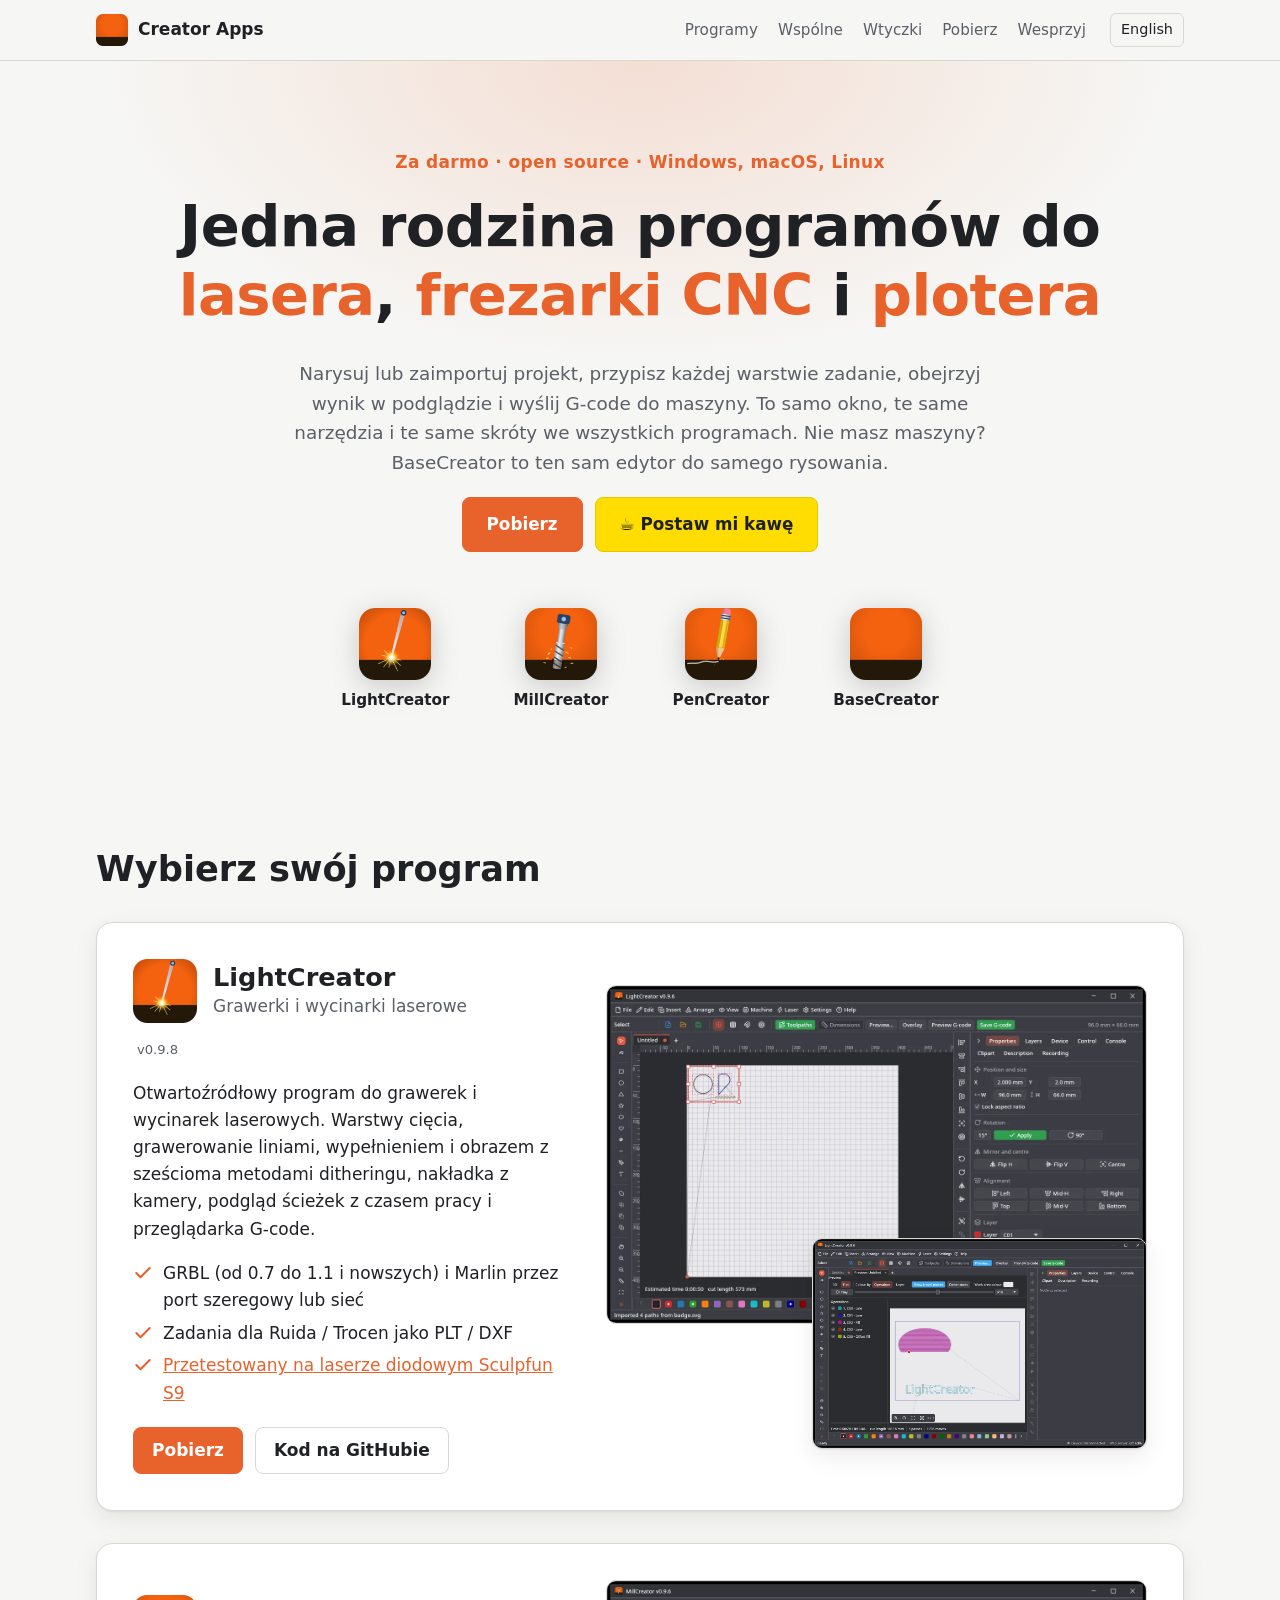
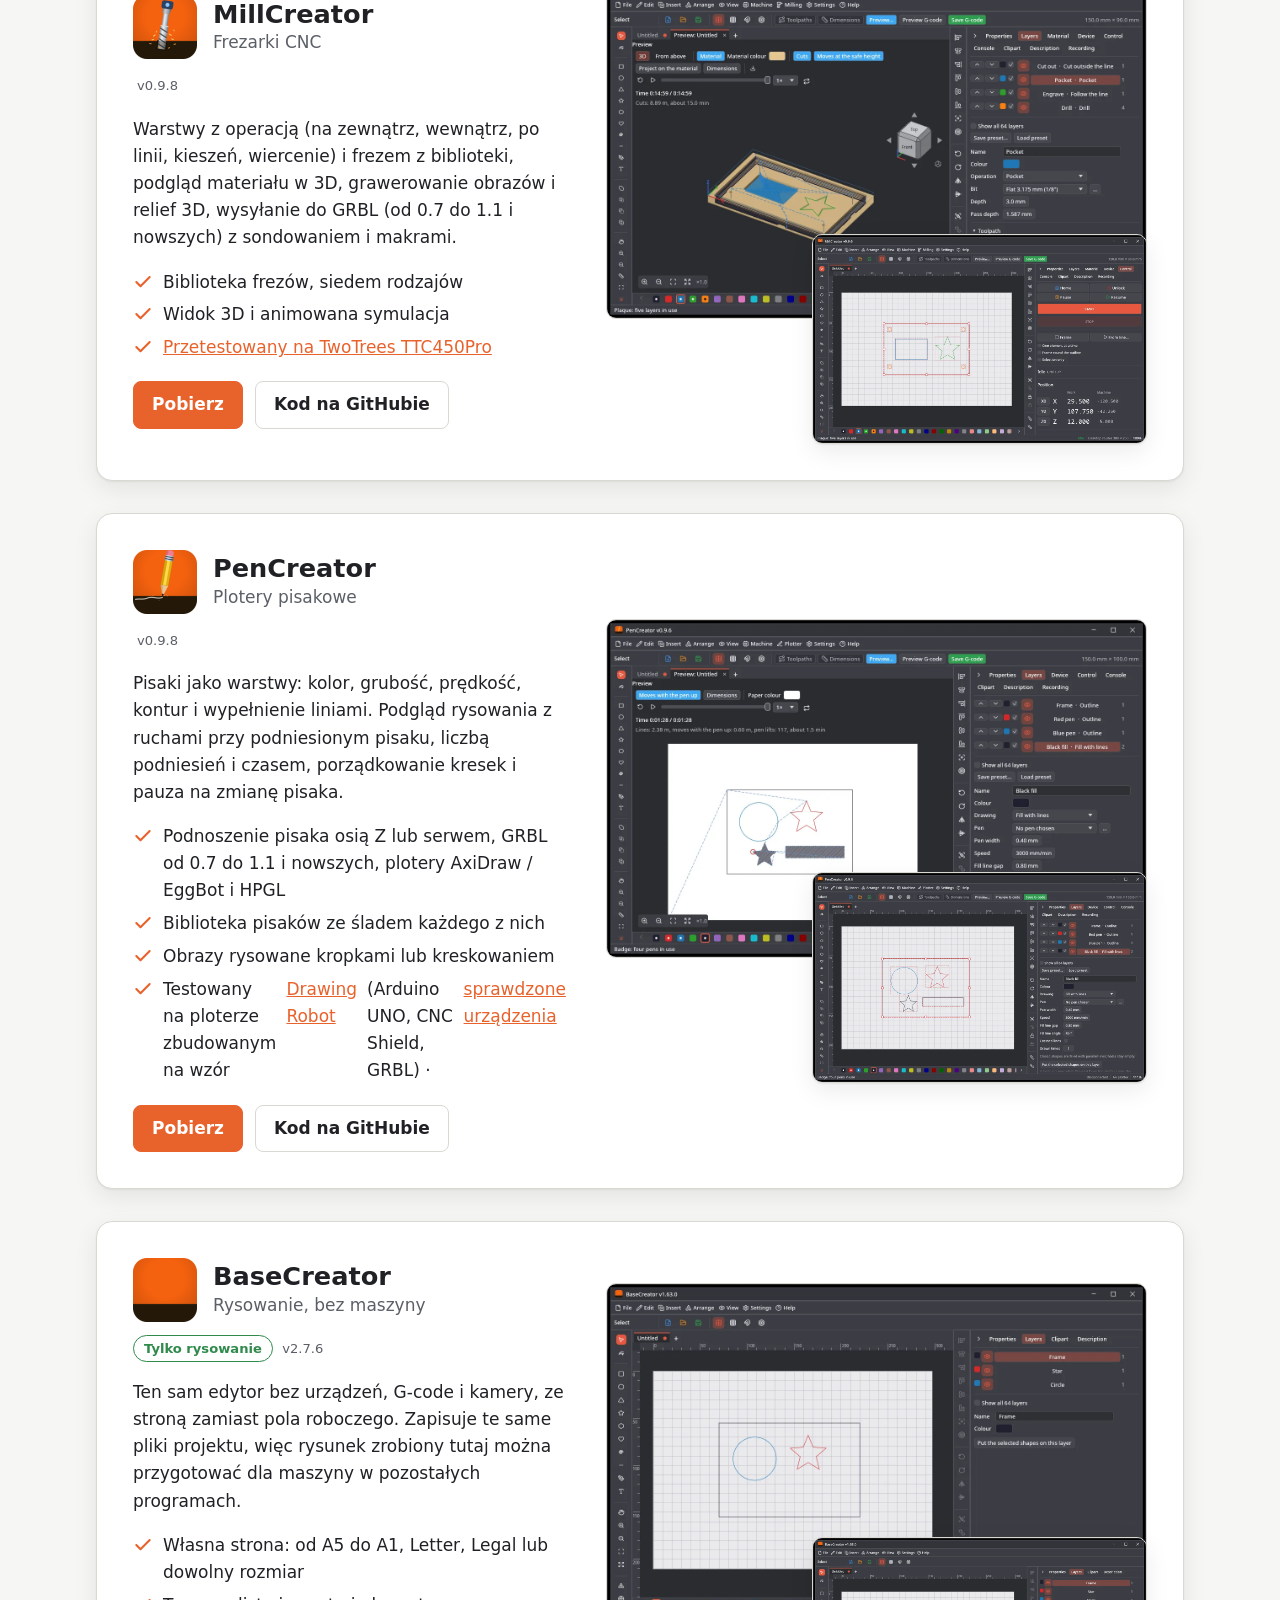
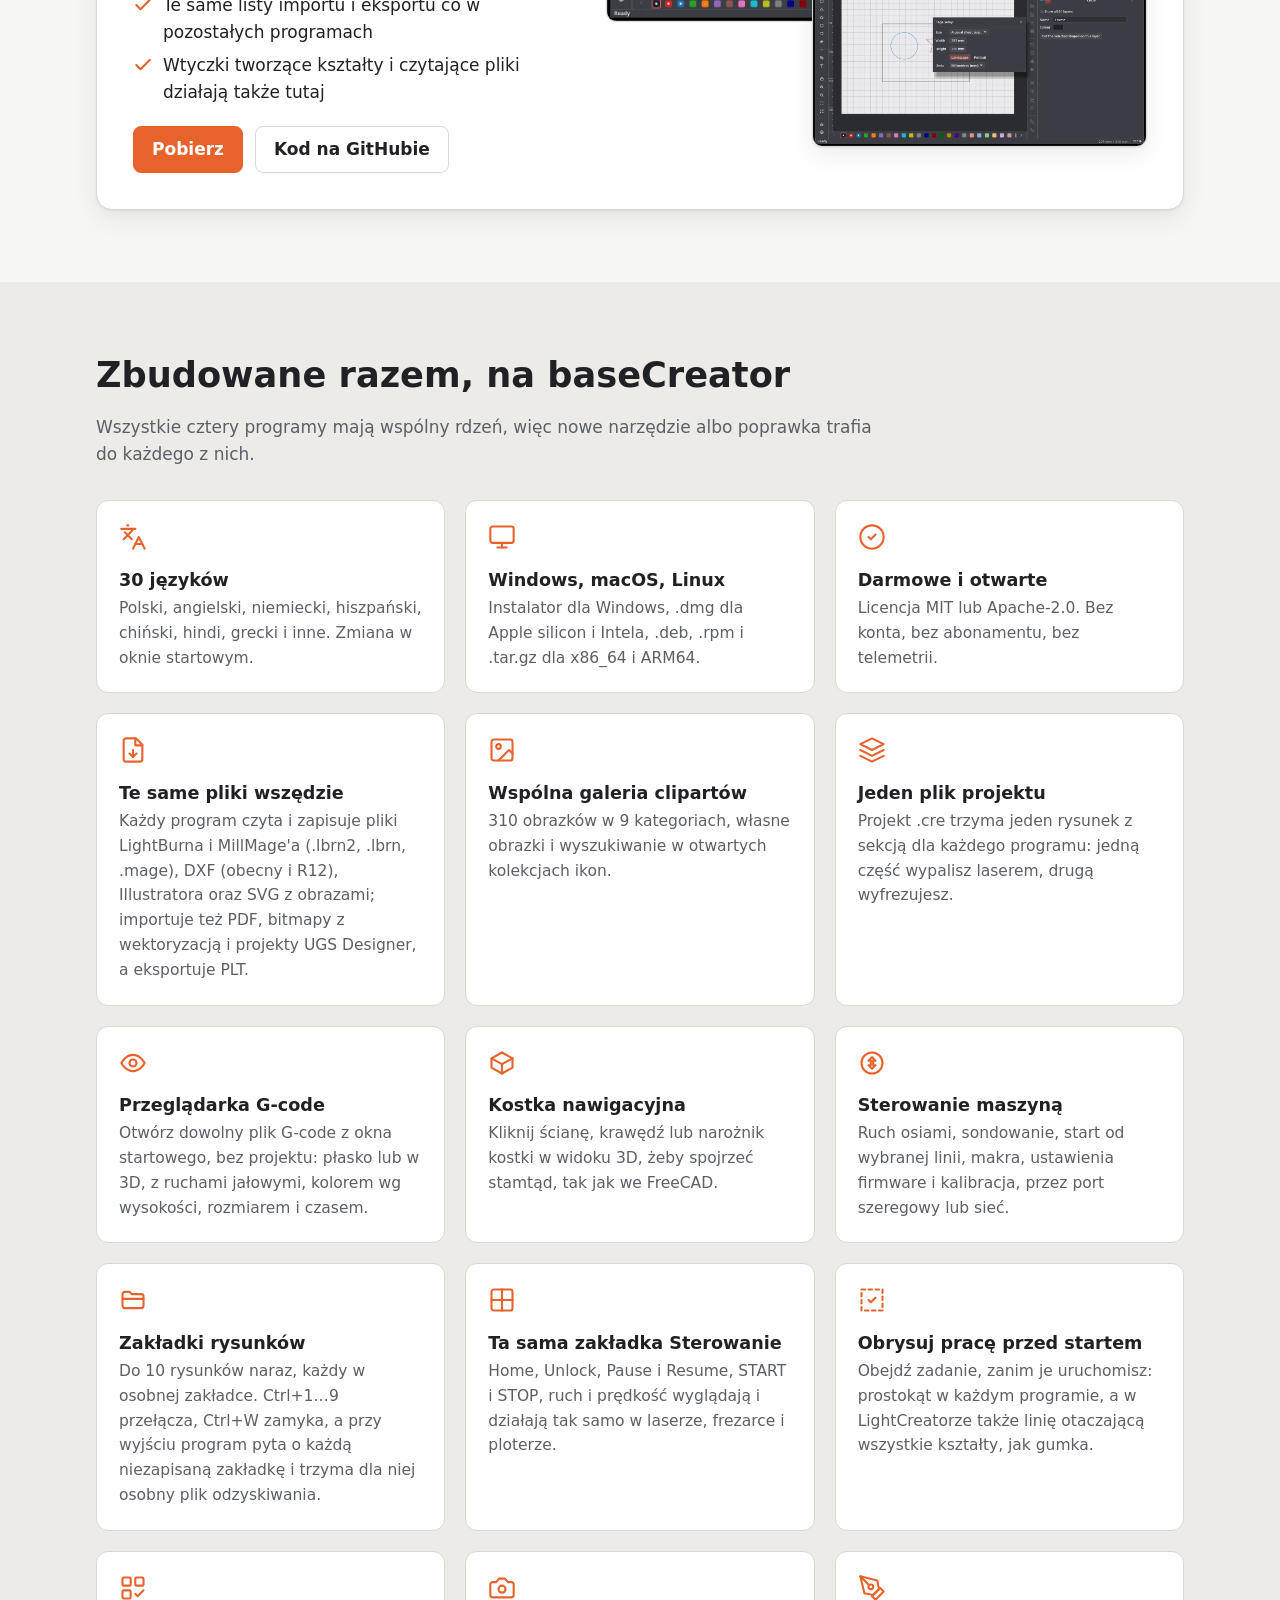
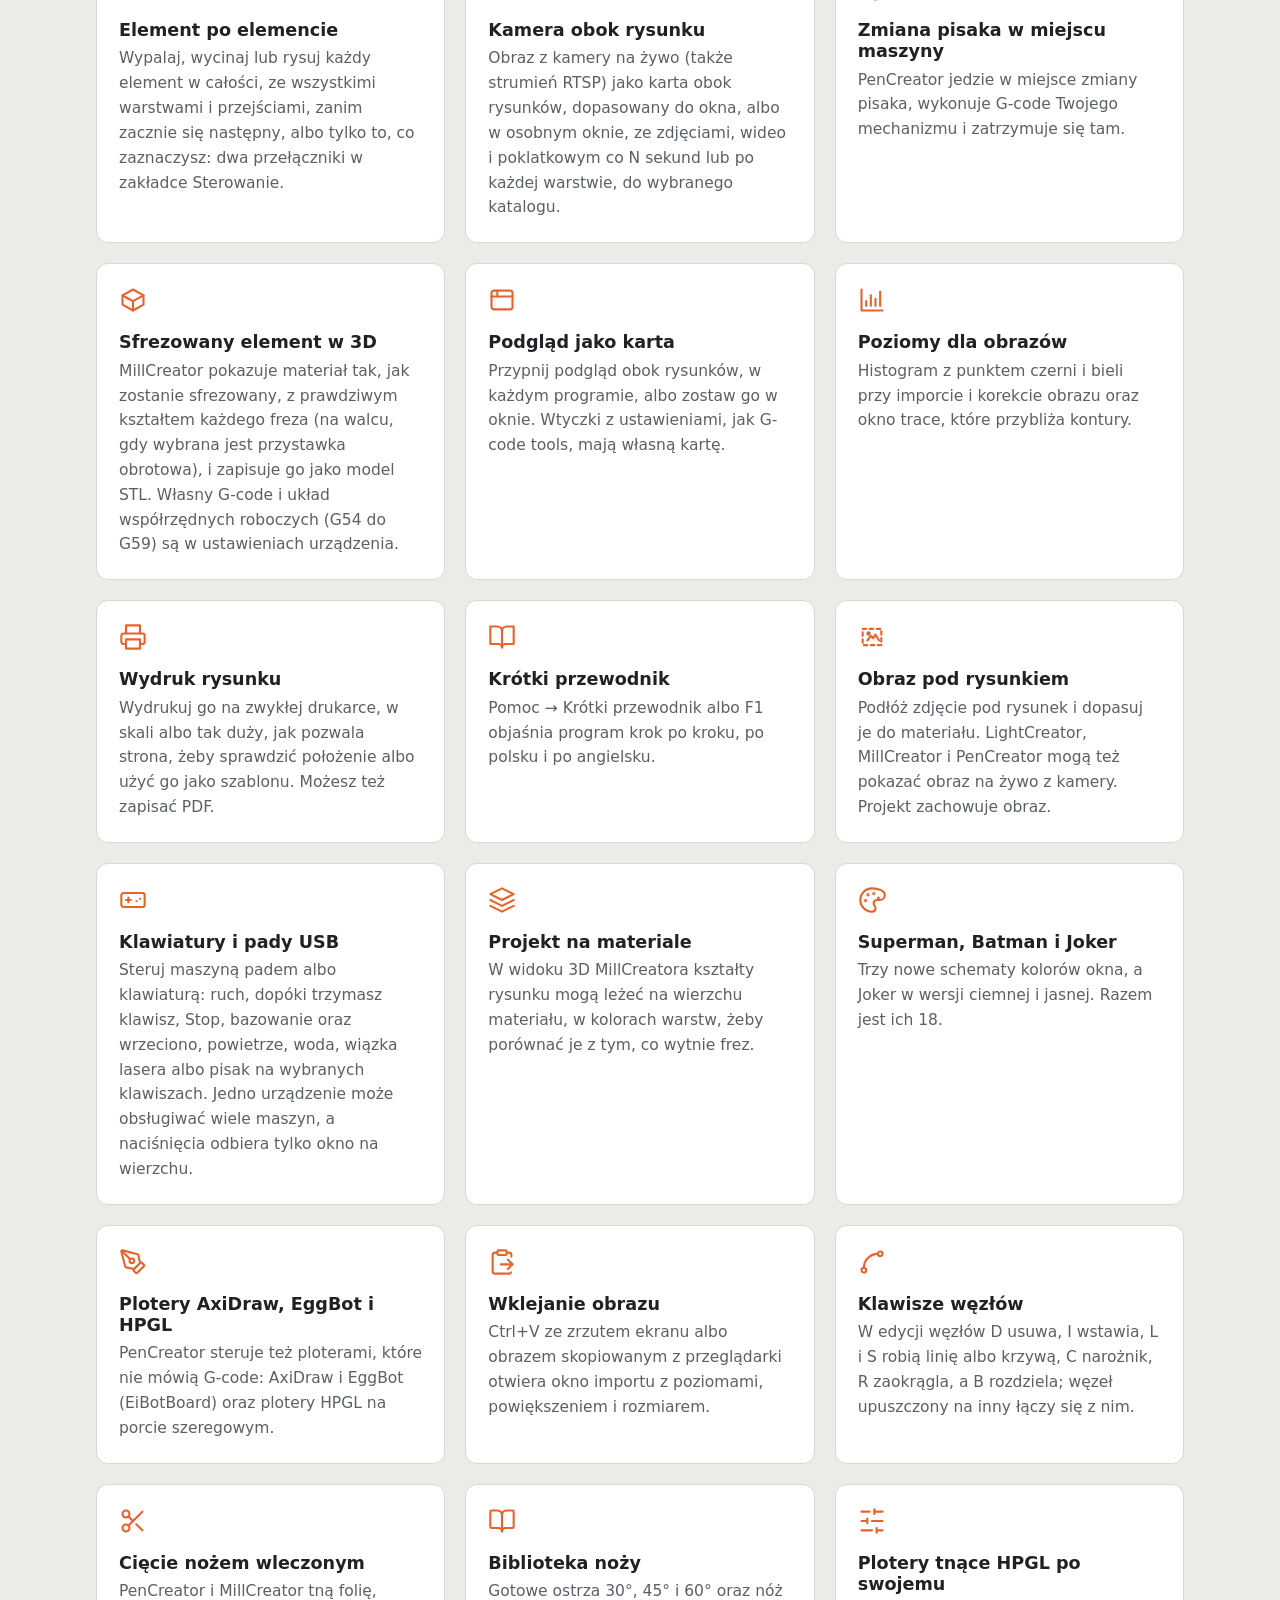
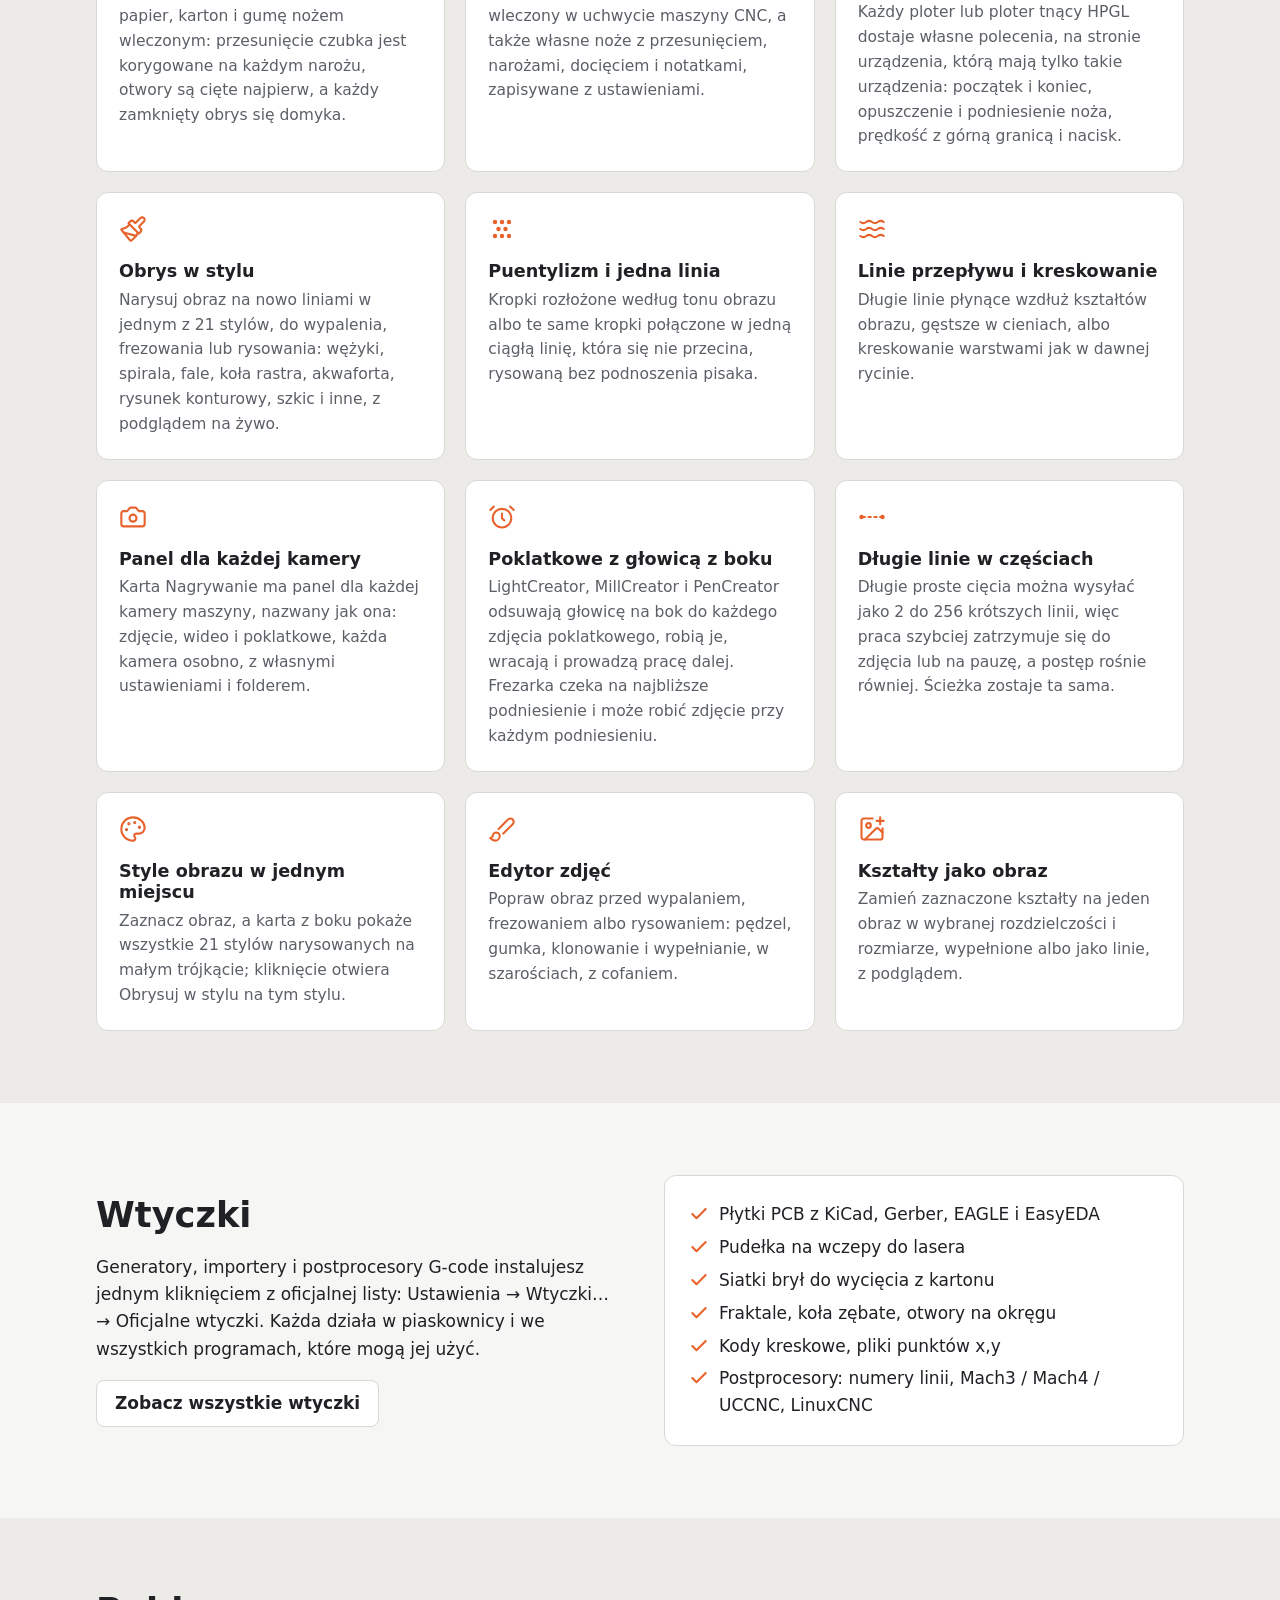
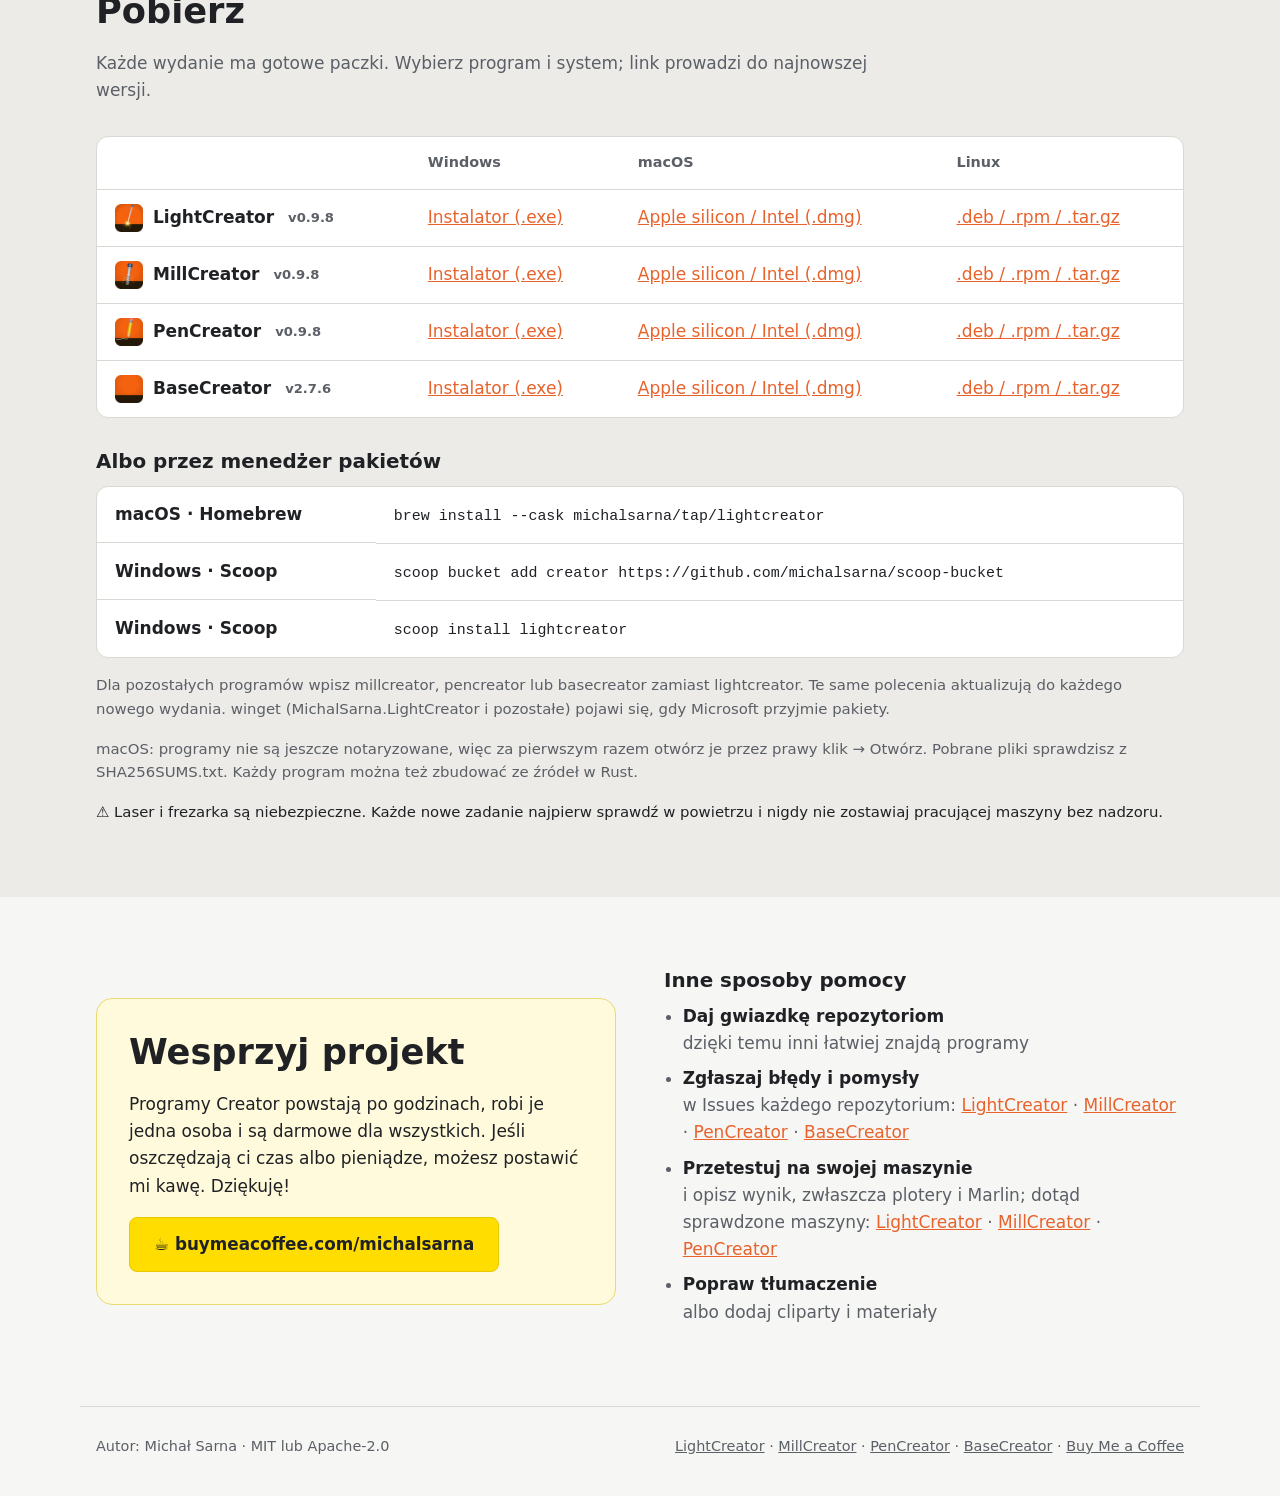
==== commit 0f41697d: "Versions: LightCreator, MillCreator, PenCreator v0.9.8, BaseCreator v2.7.6 Co-Authored-By: Claude Op" ====
--- a/pl/index.html
+++ b/pl/index.html
@@ -27,7 +27,7 @@
    "description": "Otwartoźródłowy program do grawerek i wycinarek laserowych. Warstwy cięcia, grawerowanie liniami, wypełnieniem i obrazem z sześcioma metodami ditheringu, nakładka z kamery, podgląd ścieżek z czasem pracy i przeglądarka G-code.",
    "applicationCategory": "DesignApplication",
    "operatingSystem": "Windows, macOS, Linux",
-   "softwareVersion": "0.9.7",
+   "softwareVersion": "0.9.8",
    "url": "https://github.com/michalsarna/LightCreator",
    "downloadUrl": "https://github.com/michalsarna/LightCreator/releases/latest",
    "license": [
@@ -50,7 +50,7 @@
    "description": "Warstwy z operacją (na zewnątrz, wewnątrz, po linii, kieszeń, wiercenie) i frezem z biblioteki, podgląd materiału w 3D, grawerowanie obrazów i relief 3D, wysyłanie do GRBL (od 0.7 do 1.1 i nowszych) z sondowaniem i makrami.",
    "applicationCategory": "DesignApplication",
    "operatingSystem": "Windows, macOS, Linux",
-   "softwareVersion": "0.9.7",
+   "softwareVersion": "0.9.8",
    "url": "https://github.com/michalsarna/MillCreator",
    "downloadUrl": "https://github.com/michalsarna/MillCreator/releases/latest",
    "license": [
@@ -73,7 +73,7 @@
    "description": "Pisaki jako warstwy: kolor, grubość, prędkość, kontur i wypełnienie liniami. Podgląd rysowania z ruchami przy podniesionym pisaku, liczbą podniesień i czasem, porządkowanie kresek i pauza na zmianę pisaka.",
    "applicationCategory": "DesignApplication",
    "operatingSystem": "Windows, macOS, Linux",
-   "softwareVersion": "0.9.7",
+   "softwareVersion": "0.9.8",
    "url": "https://github.com/michalsarna/PenCreator",
    "downloadUrl": "https://github.com/michalsarna/PenCreator/releases/latest",
    "license": [
@@ -96,7 +96,7 @@
    "description": "Ten sam edytor bez urządzeń, G-code i kamery, ze stroną zamiast pola roboczego. Zapisuje te same pliki projektu, więc rysunek zrobiony tutaj można przygotować dla maszyny w pozostałych programach.",
    "applicationCategory": "DesignApplication",
    "operatingSystem": "Windows, macOS, Linux",
-   "softwareVersion": "2.7.3",
+   "softwareVersion": "2.7.6",
    "url": "https://github.com/michalsarna/baseCreator",
    "downloadUrl": "https://github.com/michalsarna/baseCreator/releases/latest",
    "license": [
@@ -155,7 +155,7 @@
             <img src="../img/lightcreator.png" alt="" width="64" height="64">
             <div><h3>LightCreator</h3><p class="tag">Grawerki i wycinarki laserowe</p></div>
           </header>
-          <span class="ver">v0.9.7</span>
+          <span class="ver">v0.9.8</span>
           <p>Otwartoźródłowy program do grawerek i wycinarek laserowych. Warstwy cięcia, grawerowanie liniami, wypełnieniem i obrazem z sześcioma metodami ditheringu, nakładka z kamery, podgląd ścieżek z czasem pracy i przeglądarka G-code.</p>
           <ul class="checks"><li><svg viewBox="0 0 24 24" aria-hidden="true"><path d="M20 6 9 17l-5-5"/></svg>GRBL (od 0.7 do 1.1 i nowszych) i Marlin przez port szeregowy lub sieć</li><li><svg viewBox="0 0 24 24" aria-hidden="true"><path d="M20 6 9 17l-5-5"/></svg>Zadania dla Ruida / Trocen jako PLT / DXF</li><li><svg viewBox="0 0 24 24" aria-hidden="true"><path d="M20 6 9 17l-5-5"/></svg><a href="https://github.com/michalsarna/LightCreator/blob/main/TESTS_ON_DEVICES.md">Przetestowany na laserze diodowym Sculpfun S9</a></li></ul>
           <div class="actions">
@@ -171,7 +171,7 @@
             <img src="../img/millcreator.png" alt="" width="64" height="64">
             <div><h3>MillCreator</h3><p class="tag">Frezarki CNC</p></div>
           </header>
-          <span class="ver">v0.9.7</span>
+          <span class="ver">v0.9.8</span>
           <p>Warstwy z operacją (na zewnątrz, wewnątrz, po linii, kieszeń, wiercenie) i frezem z biblioteki, podgląd materiału w 3D, grawerowanie obrazów i relief 3D, wysyłanie do GRBL (od 0.7 do 1.1 i nowszych) z sondowaniem i makrami.</p>
           <ul class="checks"><li><svg viewBox="0 0 24 24" aria-hidden="true"><path d="M20 6 9 17l-5-5"/></svg>Biblioteka frezów, siedem rodzajów</li><li><svg viewBox="0 0 24 24" aria-hidden="true"><path d="M20 6 9 17l-5-5"/></svg>Widok 3D i animowana symulacja</li><li><svg viewBox="0 0 24 24" aria-hidden="true"><path d="M20 6 9 17l-5-5"/></svg><a href="https://github.com/michalsarna/MillCreator/blob/main/TESTS_ON_DEVICES.md">Przetestowany na TwoTrees TTC450Pro</a></li></ul>
           <div class="actions">
@@ -187,7 +187,7 @@
             <img src="../img/pencreator.png" alt="" width="64" height="64">
             <div><h3>PenCreator</h3><p class="tag">Plotery pisakowe</p></div>
           </header>
-          <span class="ver">v0.9.7</span>
+          <span class="ver">v0.9.8</span>
           <p>Pisaki jako warstwy: kolor, grubość, prędkość, kontur i wypełnienie liniami. Podgląd rysowania z ruchami przy podniesionym pisaku, liczbą podniesień i czasem, porządkowanie kresek i pauza na zmianę pisaka.</p>
           <ul class="checks"><li><svg viewBox="0 0 24 24" aria-hidden="true"><path d="M20 6 9 17l-5-5"/></svg>Podnoszenie pisaka osią Z lub serwem, GRBL od 0.7 do 1.1 i nowszych, plotery AxiDraw / EggBot i HPGL</li><li><svg viewBox="0 0 24 24" aria-hidden="true"><path d="M20 6 9 17l-5-5"/></svg>Biblioteka pisaków ze śladem każdego z nich</li><li><svg viewBox="0 0 24 24" aria-hidden="true"><path d="M20 6 9 17l-5-5"/></svg>Obrazy rysowane kropkami lub kreskowaniem</li><li><svg viewBox="0 0 24 24" aria-hidden="true"><path d="M20 6 9 17l-5-5"/></svg>Testowany na ploterze zbudowanym na wzór <a href="https://www.printables.com/model/137296-drawing-robot-arduino-uno-cnc-shield-grbl">Drawing Robot</a> (Arduino UNO, CNC Shield, GRBL) · <a href="https://github.com/michalsarna/PenCreator/blob/main/TESTS_ON_DEVICES.md">sprawdzone urządzenia</a></li></ul>
           <div class="actions">
@@ -203,7 +203,7 @@
             <img src="../img/basecreator.png" alt="" width="64" height="64">
             <div><h3>BaseCreator</h3><p class="tag">Rysowanie, bez maszyny</p></div>
           </header>
-          <span class="status">Tylko rysowanie</span> <span class="ver">v2.7.3</span>
+          <span class="status">Tylko rysowanie</span> <span class="ver">v2.7.6</span>
           <p>Ten sam edytor bez urządzeń, G-code i kamery, ze stroną zamiast pola roboczego. Zapisuje te same pliki projektu, więc rysunek zrobiony tutaj można przygotować dla maszyny w pozostałych programach.</p>
           <ul class="checks"><li><svg viewBox="0 0 24 24" aria-hidden="true"><path d="M20 6 9 17l-5-5"/></svg>Własna strona: od A5 do A1, Letter, Legal lub dowolny rozmiar</li><li><svg viewBox="0 0 24 24" aria-hidden="true"><path d="M20 6 9 17l-5-5"/></svg>Te same listy importu i eksportu co w pozostałych programach</li><li><svg viewBox="0 0 24 24" aria-hidden="true"><path d="M20 6 9 17l-5-5"/></svg>Wtyczki tworzące kształty i czytające pliki działają także tutaj</li></ul>
           <div class="actions">
@@ -236,16 +236,16 @@
     <div class="wrap">
       <h2>Pobierz</h2>
       <p class="sub">Każde wydanie ma gotowe paczki. Wybierz program i system; link prowadzi do najnowszej wersji.</p>
-      <div class="table"><table><thead><tr><td></td><th scope="col">Windows</th><th scope="col">macOS</th><th scope="col">Linux</th></tr></thead><tbody><tr><th scope="row"><img src="../img/lightcreator.png" alt="" width="28" height="28">LightCreator <span class="ver">v0.9.7</span></th>
+      <div class="table"><table><thead><tr><td></td><th scope="col">Windows</th><th scope="col">macOS</th><th scope="col">Linux</th></tr></thead><tbody><tr><th scope="row"><img src="../img/lightcreator.png" alt="" width="28" height="28">LightCreator <span class="ver">v0.9.8</span></th>
           <td><a href="https://github.com/michalsarna/LightCreator/releases/latest">Instalator (.exe)</a></td>
           <td><a href="https://github.com/michalsarna/LightCreator/releases/latest">Apple silicon / Intel (.dmg)</a></td>
-          <td><a href="https://github.com/michalsarna/LightCreator/releases/latest">.deb / .rpm / .tar.gz</a></td></tr><tr><th scope="row"><img src="../img/millcreator.png" alt="" width="28" height="28">MillCreator <span class="ver">v0.9.7</span></th>
+          <td><a href="https://github.com/michalsarna/LightCreator/releases/latest">.deb / .rpm / .tar.gz</a></td></tr><tr><th scope="row"><img src="../img/millcreator.png" alt="" width="28" height="28">MillCreator <span class="ver">v0.9.8</span></th>
           <td><a href="https://github.com/michalsarna/MillCreator/releases/latest">Instalator (.exe)</a></td>
           <td><a href="https://github.com/michalsarna/MillCreator/releases/latest">Apple silicon / Intel (.dmg)</a></td>
-          <td><a href="https://github.com/michalsarna/MillCreator/releases/latest">.deb / .rpm / .tar.gz</a></td></tr><tr><th scope="row"><img src="../img/pencreator.png" alt="" width="28" height="28">PenCreator <span class="ver">v0.9.7</span></th>
+          <td><a href="https://github.com/michalsarna/MillCreator/releases/latest">.deb / .rpm / .tar.gz</a></td></tr><tr><th scope="row"><img src="../img/pencreator.png" alt="" width="28" height="28">PenCreator <span class="ver">v0.9.8</span></th>
           <td><a href="https://github.com/michalsarna/PenCreator/releases/latest">Instalator (.exe)</a></td>
           <td><a href="https://github.com/michalsarna/PenCreator/releases/latest">Apple silicon / Intel (.dmg)</a></td>
-          <td><a href="https://github.com/michalsarna/PenCreator/releases/latest">.deb / .rpm / .tar.gz</a></td></tr><tr><th scope="row"><img src="../img/basecreator.png" alt="" width="28" height="28">BaseCreator <span class="ver">v2.7.3</span></th>
+          <td><a href="https://github.com/michalsarna/PenCreator/releases/latest">.deb / .rpm / .tar.gz</a></td></tr><tr><th scope="row"><img src="../img/basecreator.png" alt="" width="28" height="28">BaseCreator <span class="ver">v2.7.6</span></th>
           <td><a href="https://github.com/michalsarna/baseCreator/releases/latest">Instalator (.exe)</a></td>
           <td><a href="https://github.com/michalsarna/baseCreator/releases/latest">Apple silicon / Intel (.dmg)</a></td>
           <td><a href="https://github.com/michalsarna/baseCreator/releases/latest">.deb / .rpm / .tar.gz</a></td></tr></tbody></table></div>
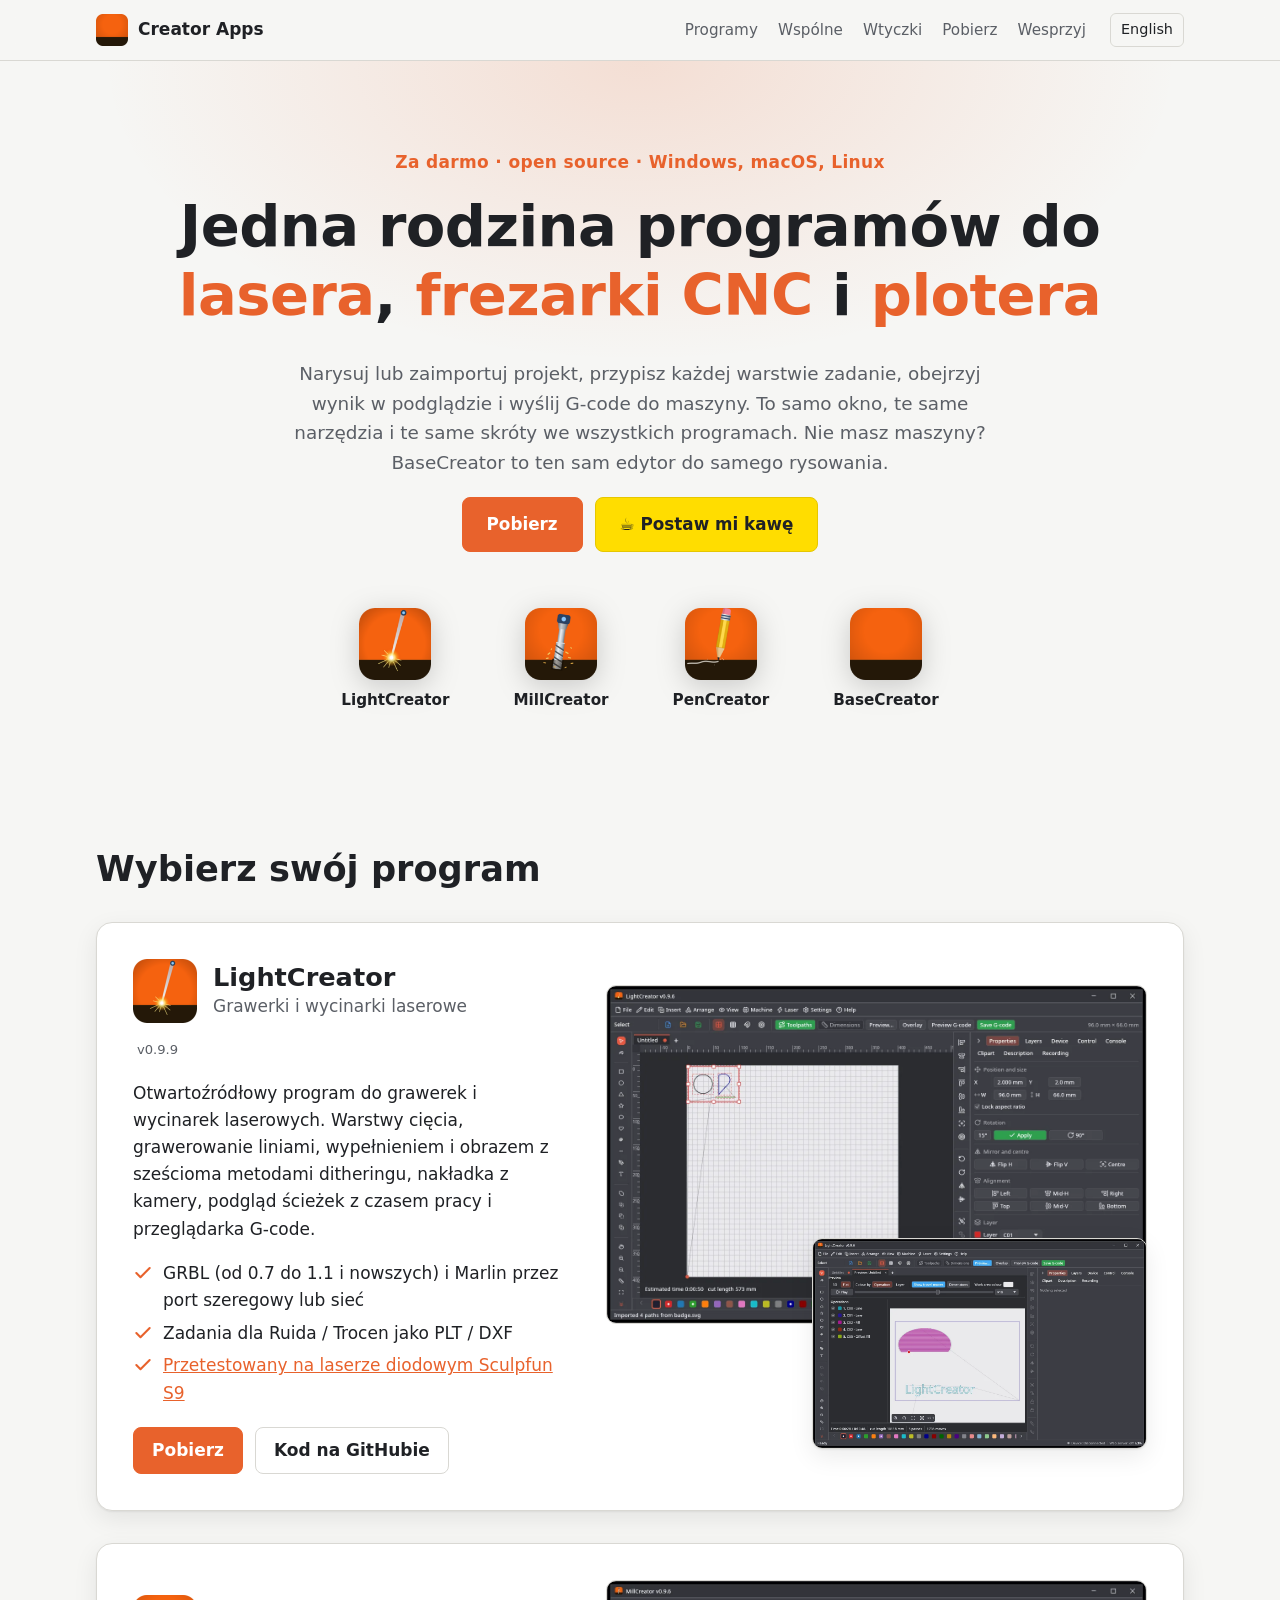
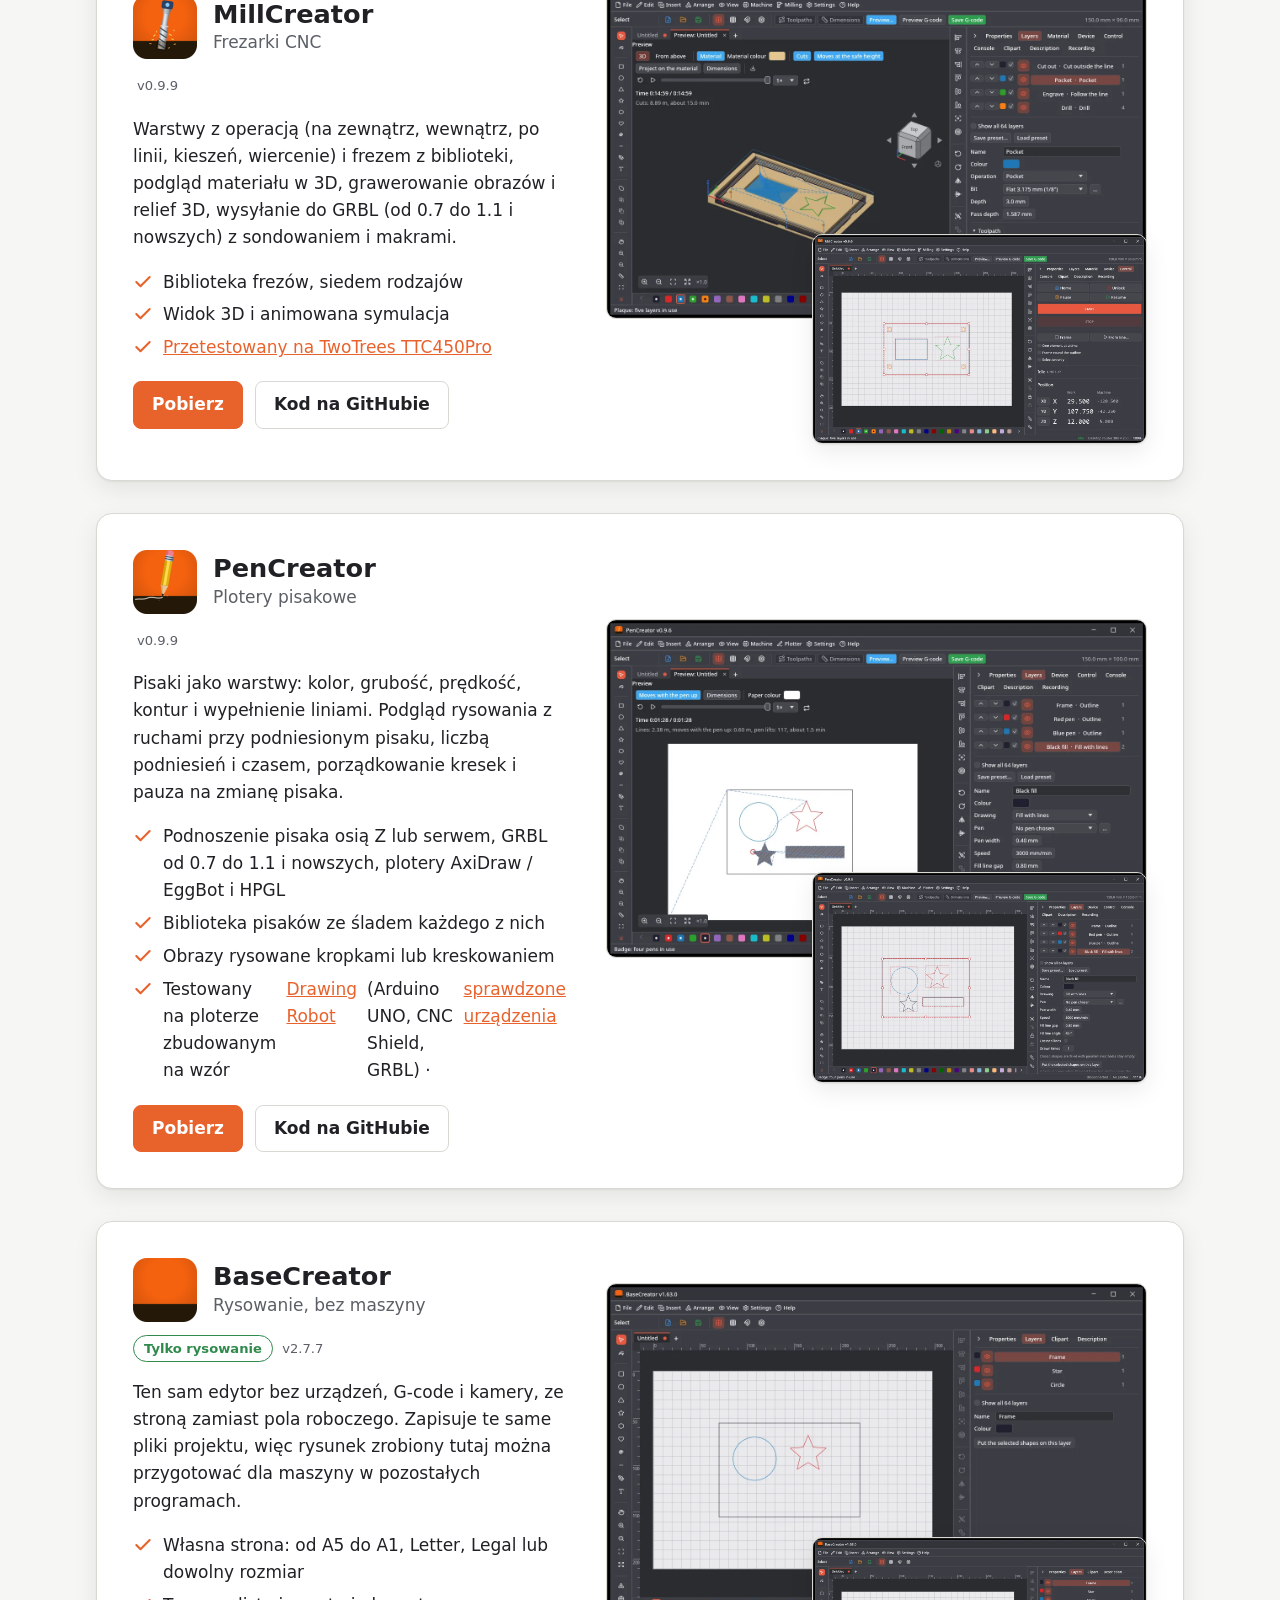
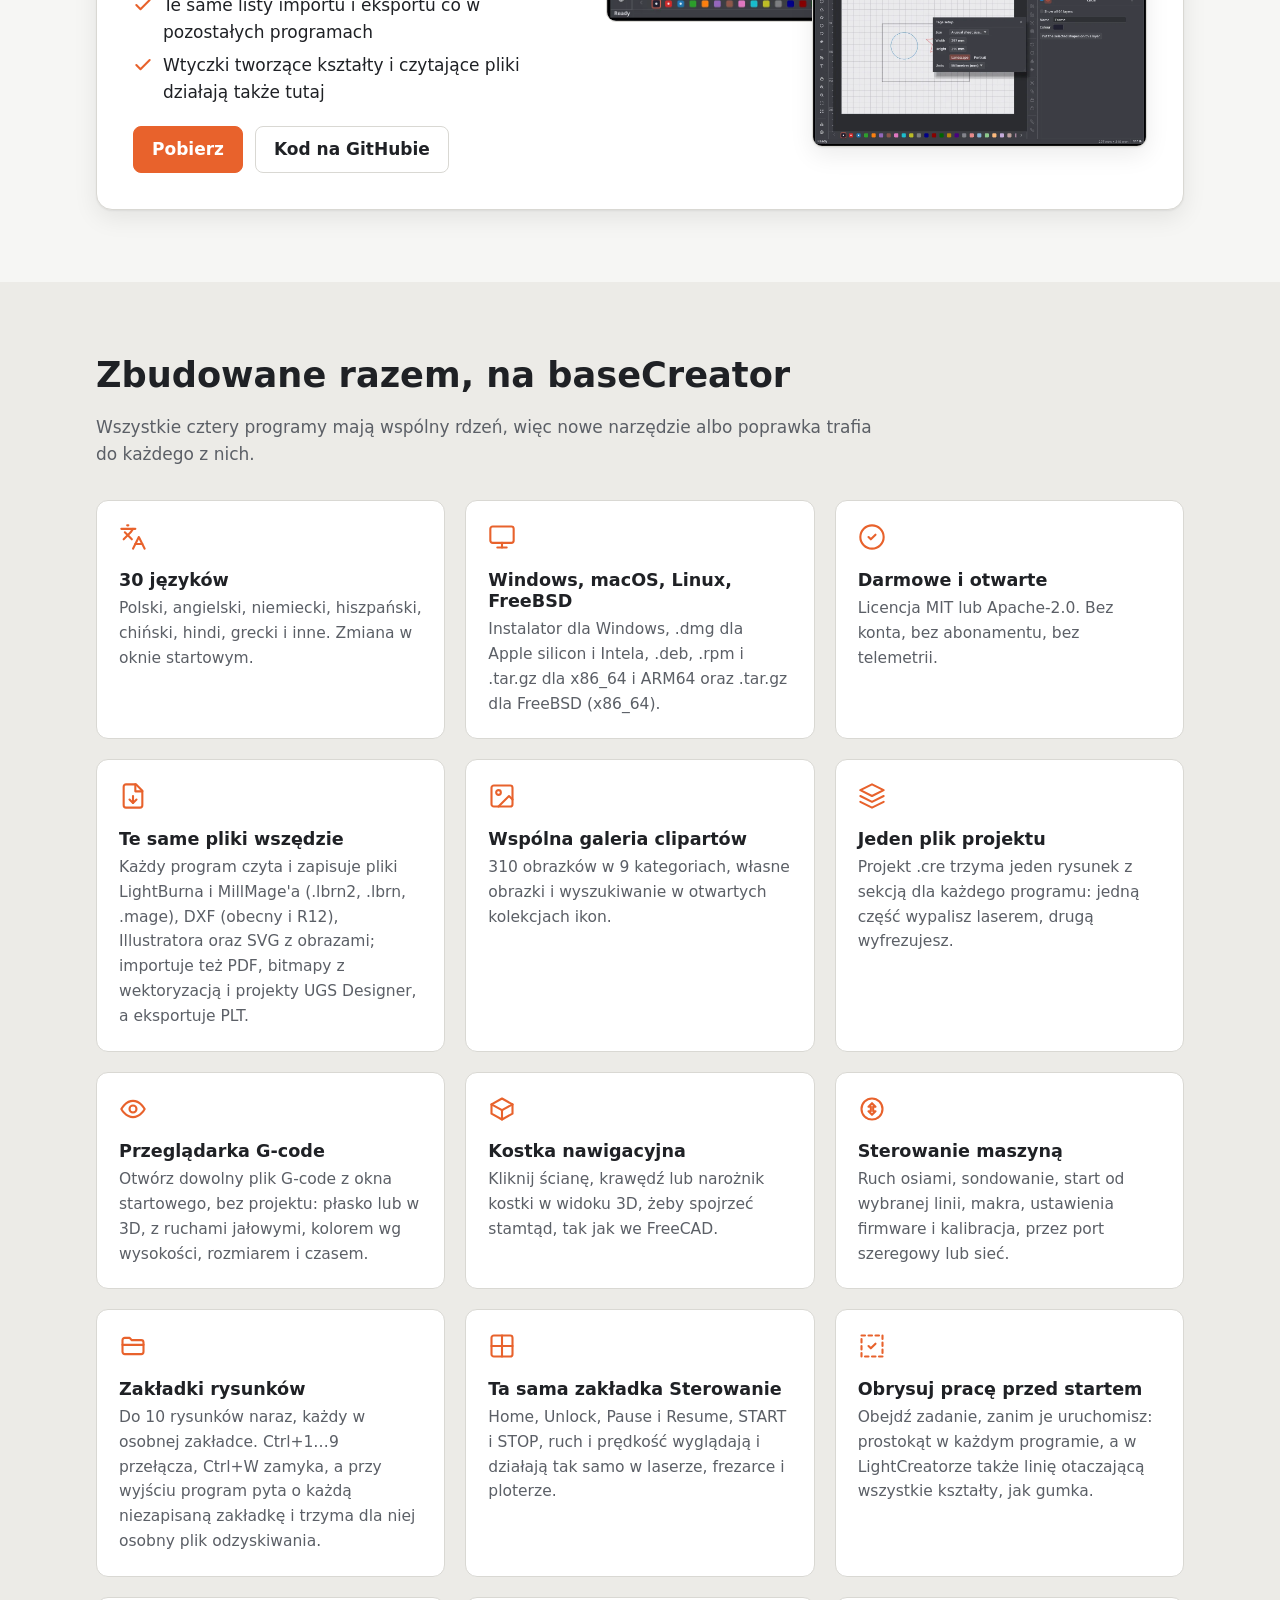
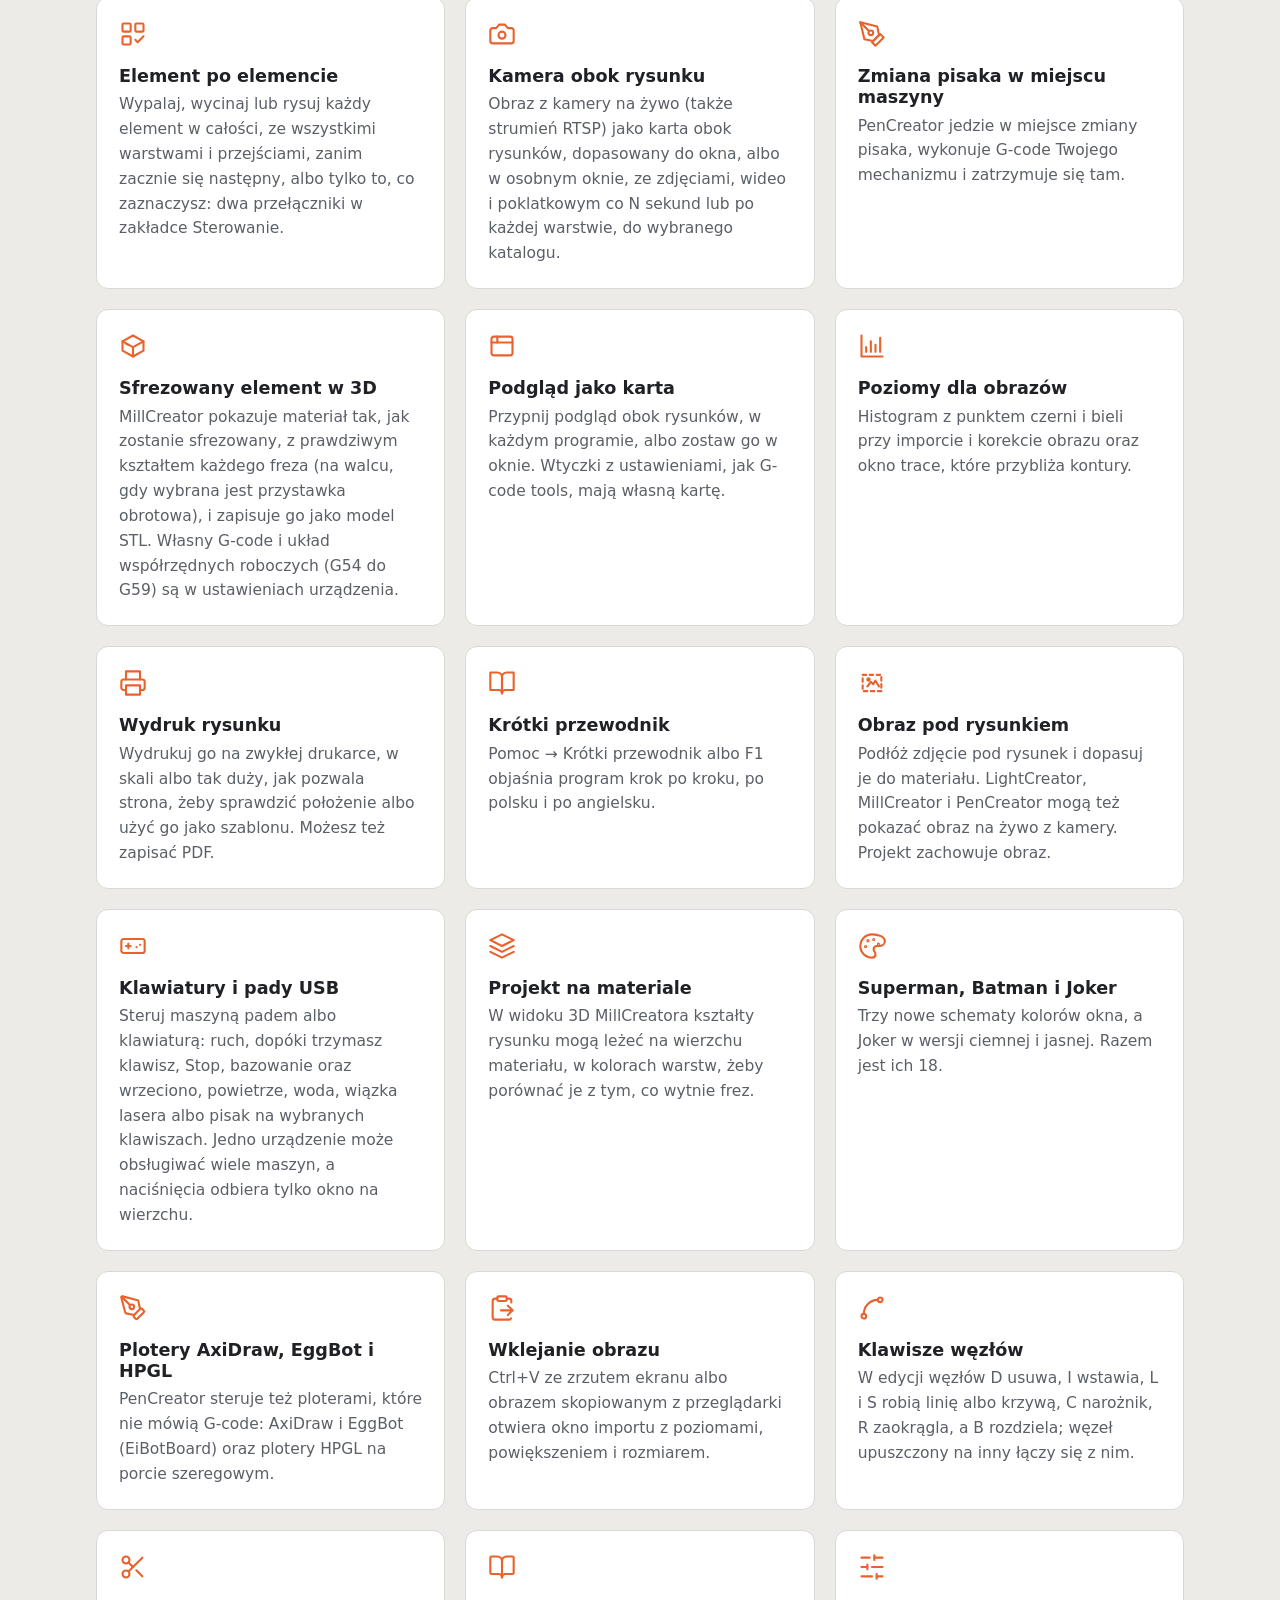
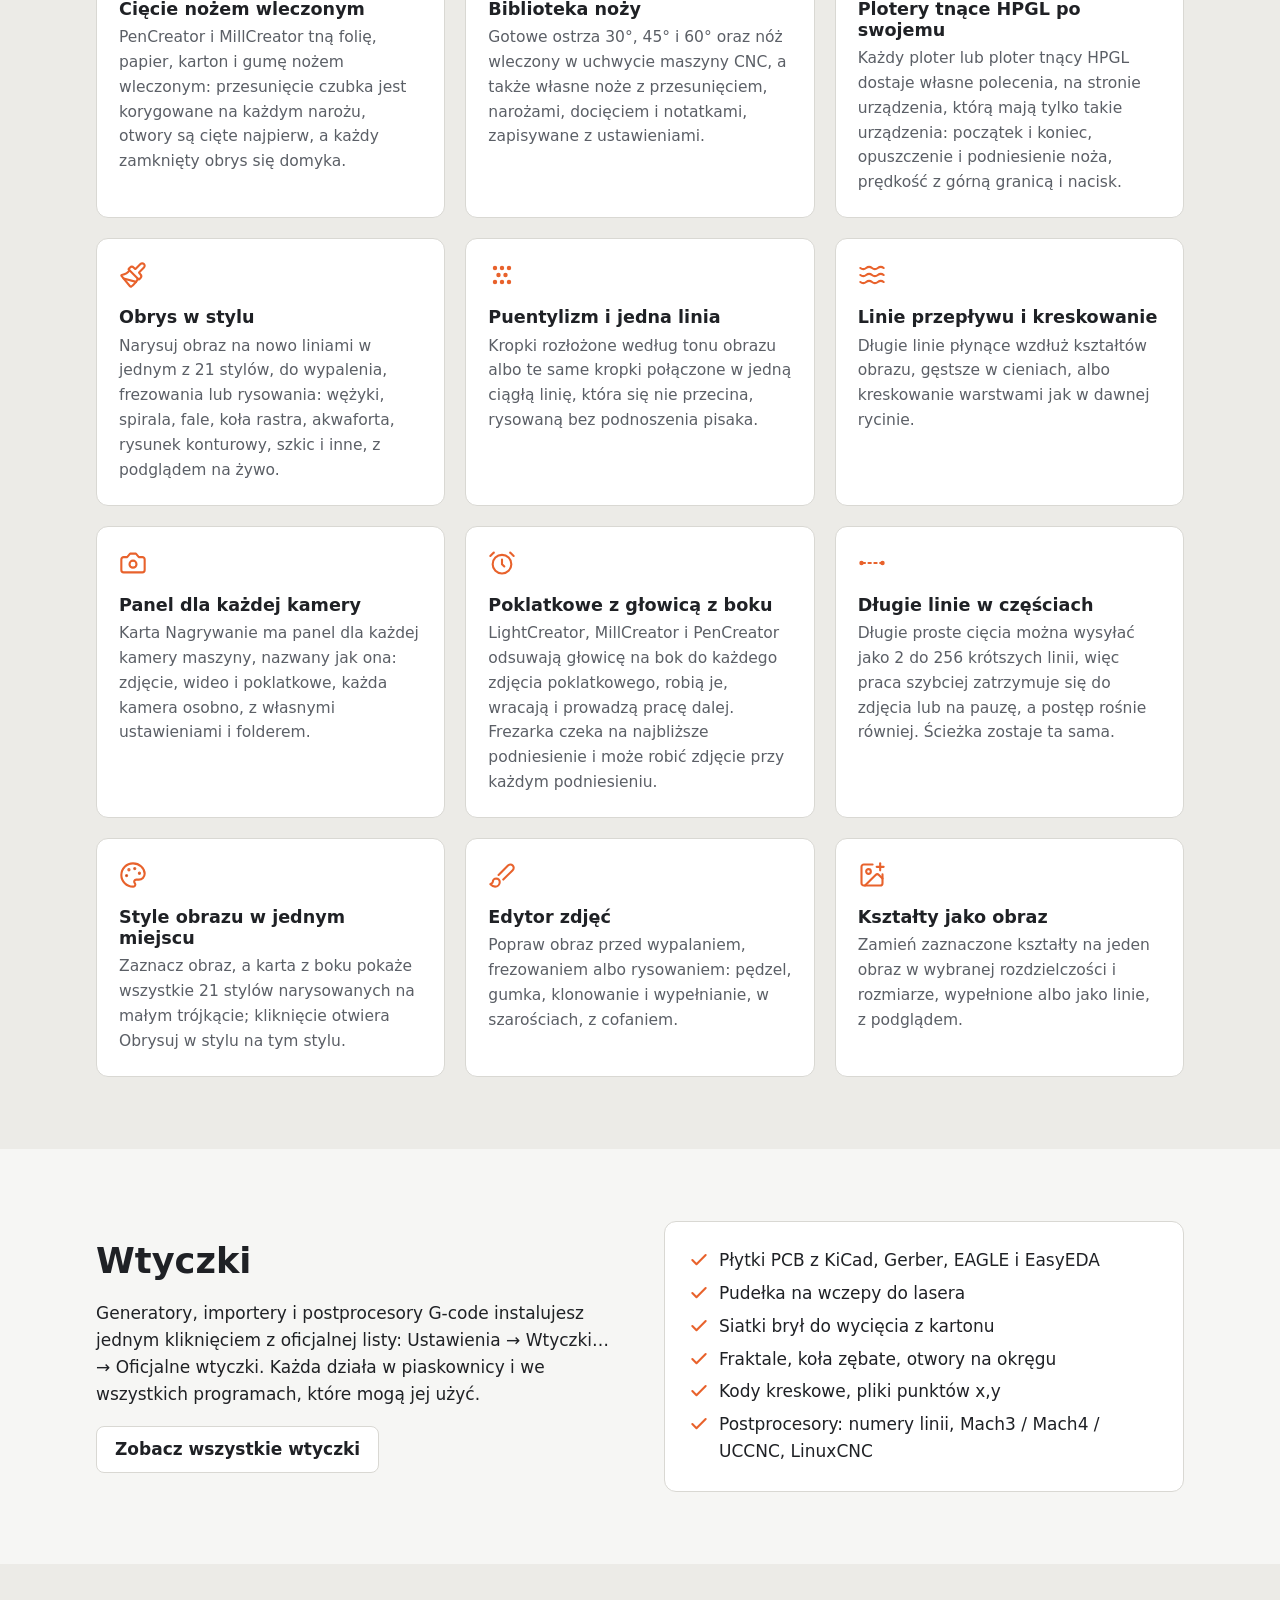
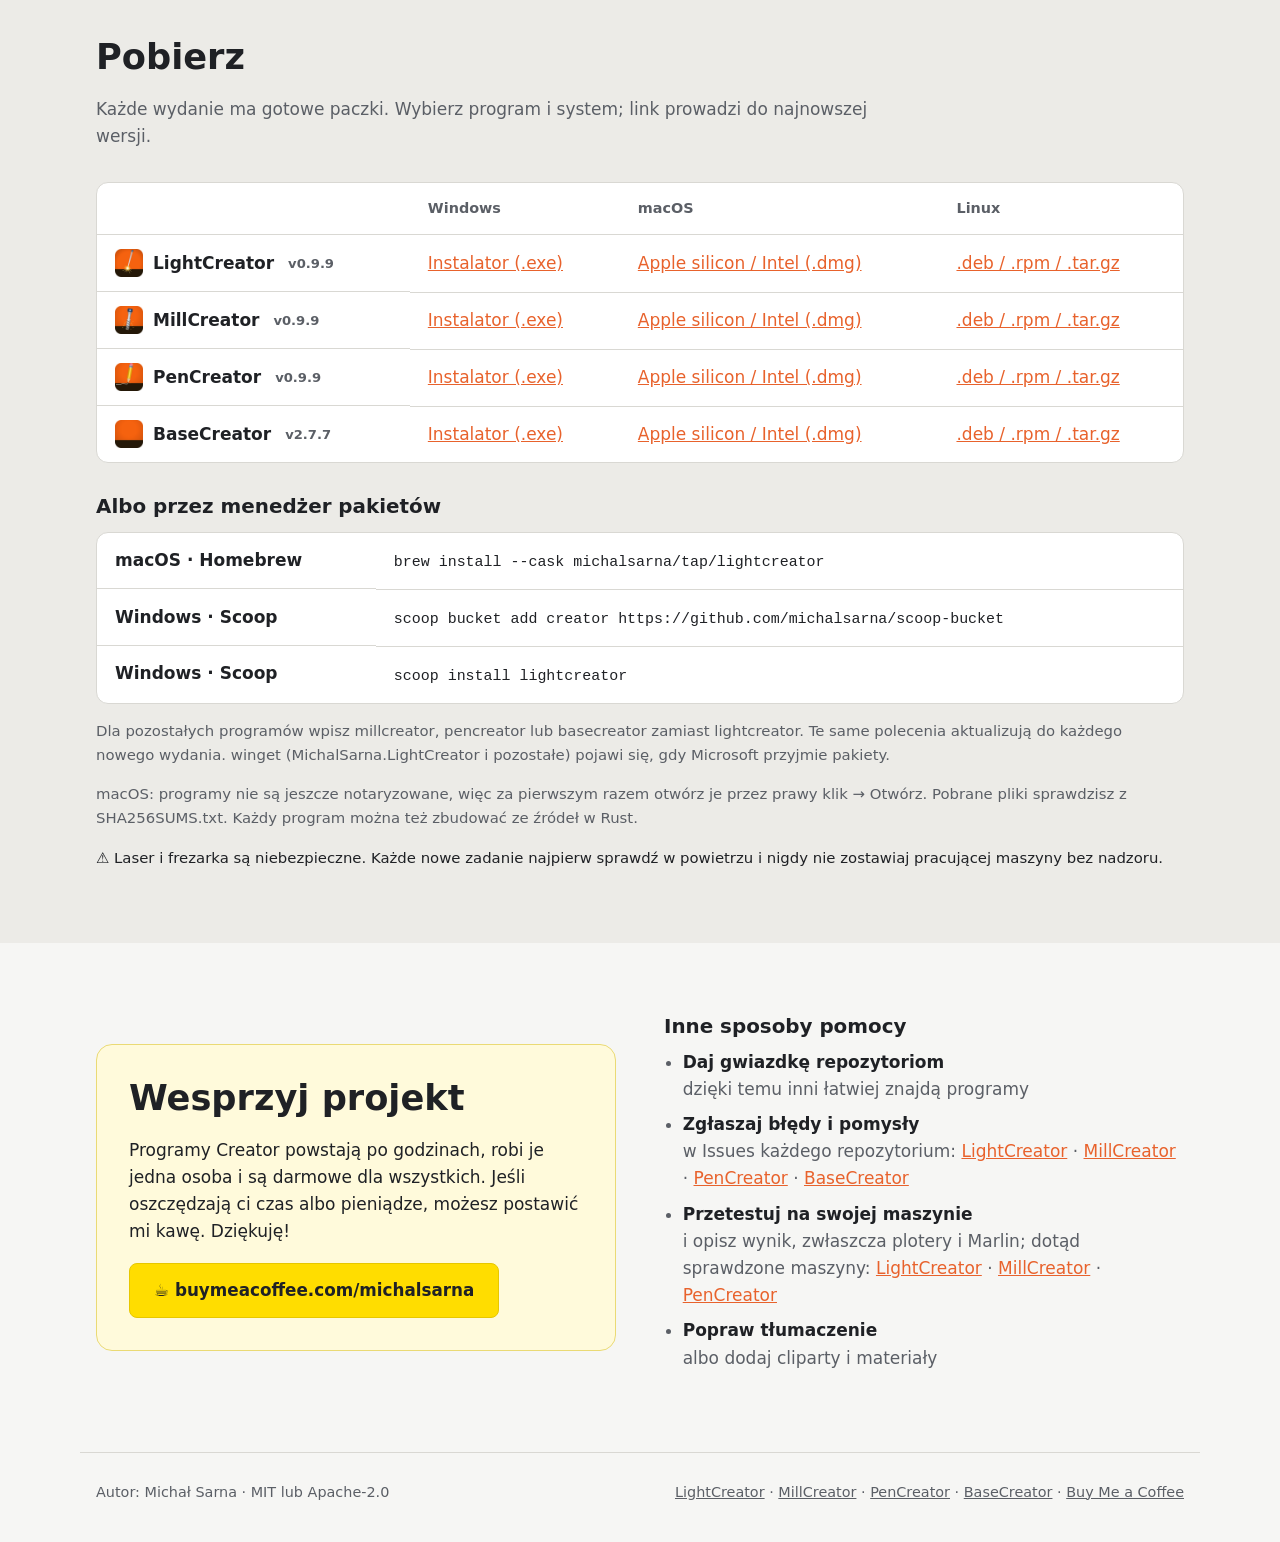
==== commit 6f1de990: "v0.9.9 / BaseCreator v2.7.7; FreeBSD in the platforms Co-Authored-By: Claude Opus 5.5 <noreply@anthr" ====
--- a/pl/index.html
+++ b/pl/index.html
@@ -26,8 +26,8 @@
    "name": "LightCreator",
    "description": "Otwartoźródłowy program do grawerek i wycinarek laserowych. Warstwy cięcia, grawerowanie liniami, wypełnieniem i obrazem z sześcioma metodami ditheringu, nakładka z kamery, podgląd ścieżek z czasem pracy i przeglądarka G-code.",
    "applicationCategory": "DesignApplication",
-   "operatingSystem": "Windows, macOS, Linux",
-   "softwareVersion": "0.9.8",
+   "operatingSystem": "Windows, macOS, Linux, FreeBSD",
+   "softwareVersion": "0.9.9",
    "url": "https://github.com/michalsarna/LightCreator",
    "downloadUrl": "https://github.com/michalsarna/LightCreator/releases/latest",
    "license": [
@@ -49,8 +49,8 @@
    "name": "MillCreator",
    "description": "Warstwy z operacją (na zewnątrz, wewnątrz, po linii, kieszeń, wiercenie) i frezem z biblioteki, podgląd materiału w 3D, grawerowanie obrazów i relief 3D, wysyłanie do GRBL (od 0.7 do 1.1 i nowszych) z sondowaniem i makrami.",
    "applicationCategory": "DesignApplication",
-   "operatingSystem": "Windows, macOS, Linux",
-   "softwareVersion": "0.9.8",
+   "operatingSystem": "Windows, macOS, Linux, FreeBSD",
+   "softwareVersion": "0.9.9",
    "url": "https://github.com/michalsarna/MillCreator",
    "downloadUrl": "https://github.com/michalsarna/MillCreator/releases/latest",
    "license": [
@@ -72,8 +72,8 @@
    "name": "PenCreator",
    "description": "Pisaki jako warstwy: kolor, grubość, prędkość, kontur i wypełnienie liniami. Podgląd rysowania z ruchami przy podniesionym pisaku, liczbą podniesień i czasem, porządkowanie kresek i pauza na zmianę pisaka.",
    "applicationCategory": "DesignApplication",
-   "operatingSystem": "Windows, macOS, Linux",
-   "softwareVersion": "0.9.8",
+   "operatingSystem": "Windows, macOS, Linux, FreeBSD",
+   "softwareVersion": "0.9.9",
    "url": "https://github.com/michalsarna/PenCreator",
    "downloadUrl": "https://github.com/michalsarna/PenCreator/releases/latest",
    "license": [
@@ -95,8 +95,8 @@
    "name": "BaseCreator",
    "description": "Ten sam edytor bez urządzeń, G-code i kamery, ze stroną zamiast pola roboczego. Zapisuje te same pliki projektu, więc rysunek zrobiony tutaj można przygotować dla maszyny w pozostałych programach.",
    "applicationCategory": "DesignApplication",
-   "operatingSystem": "Windows, macOS, Linux",
-   "softwareVersion": "2.7.6",
+   "operatingSystem": "Windows, macOS, Linux, FreeBSD",
+   "softwareVersion": "2.7.7",
    "url": "https://github.com/michalsarna/baseCreator",
    "downloadUrl": "https://github.com/michalsarna/baseCreator/releases/latest",
    "license": [
@@ -155,7 +155,7 @@
             <img src="../img/lightcreator.png" alt="" width="64" height="64">
             <div><h3>LightCreator</h3><p class="tag">Grawerki i wycinarki laserowe</p></div>
           </header>
-          <span class="ver">v0.9.8</span>
+          <span class="ver">v0.9.9</span>
           <p>Otwartoźródłowy program do grawerek i wycinarek laserowych. Warstwy cięcia, grawerowanie liniami, wypełnieniem i obrazem z sześcioma metodami ditheringu, nakładka z kamery, podgląd ścieżek z czasem pracy i przeglądarka G-code.</p>
           <ul class="checks"><li><svg viewBox="0 0 24 24" aria-hidden="true"><path d="M20 6 9 17l-5-5"/></svg>GRBL (od 0.7 do 1.1 i nowszych) i Marlin przez port szeregowy lub sieć</li><li><svg viewBox="0 0 24 24" aria-hidden="true"><path d="M20 6 9 17l-5-5"/></svg>Zadania dla Ruida / Trocen jako PLT / DXF</li><li><svg viewBox="0 0 24 24" aria-hidden="true"><path d="M20 6 9 17l-5-5"/></svg><a href="https://github.com/michalsarna/LightCreator/blob/main/TESTS_ON_DEVICES.md">Przetestowany na laserze diodowym Sculpfun S9</a></li></ul>
           <div class="actions">
@@ -171,7 +171,7 @@
             <img src="../img/millcreator.png" alt="" width="64" height="64">
             <div><h3>MillCreator</h3><p class="tag">Frezarki CNC</p></div>
           </header>
-          <span class="ver">v0.9.8</span>
+          <span class="ver">v0.9.9</span>
           <p>Warstwy z operacją (na zewnątrz, wewnątrz, po linii, kieszeń, wiercenie) i frezem z biblioteki, podgląd materiału w 3D, grawerowanie obrazów i relief 3D, wysyłanie do GRBL (od 0.7 do 1.1 i nowszych) z sondowaniem i makrami.</p>
           <ul class="checks"><li><svg viewBox="0 0 24 24" aria-hidden="true"><path d="M20 6 9 17l-5-5"/></svg>Biblioteka frezów, siedem rodzajów</li><li><svg viewBox="0 0 24 24" aria-hidden="true"><path d="M20 6 9 17l-5-5"/></svg>Widok 3D i animowana symulacja</li><li><svg viewBox="0 0 24 24" aria-hidden="true"><path d="M20 6 9 17l-5-5"/></svg><a href="https://github.com/michalsarna/MillCreator/blob/main/TESTS_ON_DEVICES.md">Przetestowany na TwoTrees TTC450Pro</a></li></ul>
           <div class="actions">
@@ -187,7 +187,7 @@
             <img src="../img/pencreator.png" alt="" width="64" height="64">
             <div><h3>PenCreator</h3><p class="tag">Plotery pisakowe</p></div>
           </header>
-          <span class="ver">v0.9.8</span>
+          <span class="ver">v0.9.9</span>
           <p>Pisaki jako warstwy: kolor, grubość, prędkość, kontur i wypełnienie liniami. Podgląd rysowania z ruchami przy podniesionym pisaku, liczbą podniesień i czasem, porządkowanie kresek i pauza na zmianę pisaka.</p>
           <ul class="checks"><li><svg viewBox="0 0 24 24" aria-hidden="true"><path d="M20 6 9 17l-5-5"/></svg>Podnoszenie pisaka osią Z lub serwem, GRBL od 0.7 do 1.1 i nowszych, plotery AxiDraw / EggBot i HPGL</li><li><svg viewBox="0 0 24 24" aria-hidden="true"><path d="M20 6 9 17l-5-5"/></svg>Biblioteka pisaków ze śladem każdego z nich</li><li><svg viewBox="0 0 24 24" aria-hidden="true"><path d="M20 6 9 17l-5-5"/></svg>Obrazy rysowane kropkami lub kreskowaniem</li><li><svg viewBox="0 0 24 24" aria-hidden="true"><path d="M20 6 9 17l-5-5"/></svg>Testowany na ploterze zbudowanym na wzór <a href="https://www.printables.com/model/137296-drawing-robot-arduino-uno-cnc-shield-grbl">Drawing Robot</a> (Arduino UNO, CNC Shield, GRBL) · <a href="https://github.com/michalsarna/PenCreator/blob/main/TESTS_ON_DEVICES.md">sprawdzone urządzenia</a></li></ul>
           <div class="actions">
@@ -203,7 +203,7 @@
             <img src="../img/basecreator.png" alt="" width="64" height="64">
             <div><h3>BaseCreator</h3><p class="tag">Rysowanie, bez maszyny</p></div>
           </header>
-          <span class="status">Tylko rysowanie</span> <span class="ver">v2.7.6</span>
+          <span class="status">Tylko rysowanie</span> <span class="ver">v2.7.7</span>
           <p>Ten sam edytor bez urządzeń, G-code i kamery, ze stroną zamiast pola roboczego. Zapisuje te same pliki projektu, więc rysunek zrobiony tutaj można przygotować dla maszyny w pozostałych programach.</p>
           <ul class="checks"><li><svg viewBox="0 0 24 24" aria-hidden="true"><path d="M20 6 9 17l-5-5"/></svg>Własna strona: od A5 do A1, Letter, Legal lub dowolny rozmiar</li><li><svg viewBox="0 0 24 24" aria-hidden="true"><path d="M20 6 9 17l-5-5"/></svg>Te same listy importu i eksportu co w pozostałych programach</li><li><svg viewBox="0 0 24 24" aria-hidden="true"><path d="M20 6 9 17l-5-5"/></svg>Wtyczki tworzące kształty i czytające pliki działają także tutaj</li></ul>
           <div class="actions">
@@ -219,7 +219,7 @@
     <div class="wrap">
       <h2>Zbudowane razem, na baseCreator</h2>
       <p class="sub">Wszystkie cztery programy mają wspólny rdzeń, więc nowe narzędzie albo poprawka trafia do każdego z nich.</p>
-      <div class="feats"><div class="feat"><svg viewBox="0 0 24 24" aria-hidden="true"><path d="m5 8 6 6"/><path d="m4 14 6-6 2-3"/><path d="M2 5h12"/><path d="M7 2h1"/><path d="m22 22-5-10-5 10"/><path d="M14 18h6"/></svg><h3>30 języków</h3><p>Polski, angielski, niemiecki, hiszpański, chiński, hindi, grecki i inne. Zmiana w oknie startowym.</p></div><div class="feat"><svg viewBox="0 0 24 24" aria-hidden="true"><rect x="2" y="3" width="20" height="14" rx="2"/><path d="M8 21h8"/><path d="M12 17v4"/></svg><h3>Windows, macOS, Linux</h3><p>Instalator dla Windows, .dmg dla Apple silicon i Intela, .deb, .rpm i .tar.gz dla x86_64 i ARM64.</p></div><div class="feat"><svg viewBox="0 0 24 24" aria-hidden="true"><path d="M12 2a10 10 0 1 0 0 20 10 10 0 0 0 0-20Z"/><path d="M9 12l2 2 4-4"/></svg><h3>Darmowe i otwarte</h3><p>Licencja MIT lub Apache-2.0. Bez konta, bez abonamentu, bez telemetrii.</p></div><div class="feat"><svg viewBox="0 0 24 24" aria-hidden="true"><path d="M14.5 2H6a2 2 0 0 0-2 2v16a2 2 0 0 0 2 2h12a2 2 0 0 0 2-2V7.5Z"/><path d="M14 2v6h6"/><path d="M12 18v-6"/><path d="m9 15 3 3 3-3"/></svg><h3>Te same pliki wszędzie</h3><p>Każdy program czyta i zapisuje pliki LightBurna i MillMage'a (.lbrn2, .lbrn, .mage), DXF (obecny i R12), Illustratora oraz SVG z obrazami; importuje też PDF, bitmapy z wektoryzacją i projekty UGS Designer, a eksportuje PLT.</p></div><div class="feat"><svg viewBox="0 0 24 24" aria-hidden="true"><rect x="3" y="3" width="18" height="18" rx="2"/><circle cx="9" cy="9" r="2"/><path d="m21 15-3-3-9 9"/></svg><h3>Wspólna galeria clipartów</h3><p>310 obrazków w 9 kategoriach, własne obrazki i wyszukiwanie w otwartych kolekcjach ikon.</p></div><div class="feat"><svg viewBox="0 0 24 24" aria-hidden="true"><path d="M12 2 2 7l10 5 10-5-10-5Z"/><path d="m2 17 10 5 10-5"/><path d="m2 12 10 5 10-5"/></svg><h3>Jeden plik projektu</h3><p>Projekt .cre trzyma jeden rysunek z sekcją dla każdego programu: jedną część wypalisz laserem, drugą wyfrezujesz.</p></div><div class="feat"><svg viewBox="0 0 24 24" aria-hidden="true"><path d="M2 12s3.6-7 10-7 10 7 10 7-3.6 7-10 7S2 12 2 12Z"/><circle cx="12" cy="12" r="3"/></svg><h3>Przeglądarka G-code</h3><p>Otwórz dowolny plik G-code z okna startowego, bez projektu: płasko lub w 3D, z ruchami jałowymi, kolorem wg wysokości, rozmiarem i czasem.</p></div><div class="feat"><svg viewBox="0 0 24 24" aria-hidden="true"><path d="M21 8 12 3 3 8v8l9 5 9-5Z"/><path d="m3 8 9 5 9-5"/><path d="M12 13v8"/></svg><h3>Kostka nawigacyjna</h3><p>Kliknij ścianę, krawędź lub narożnik kostki w widoku 3D, żeby spojrzeć stamtąd, tak jak we FreeCAD.</p></div><div class="feat"><svg viewBox="0 0 24 24" aria-hidden="true"><circle cx="12" cy="12" r="9"/><path d="m12 7 3 3h-2v4h2l-3 3-3-3h2v-4H9Z"/></svg><h3>Sterowanie maszyną</h3><p>Ruch osiami, sondowanie, start od wybranej linii, makra, ustawienia firmware i kalibracja, przez port szeregowy lub sieć.</p></div><div class="feat"><svg viewBox="0 0 24 24" aria-hidden="true"><path d="M3 7a2 2 0 0 1 2-2h4l2 2h8a2 2 0 0 1 2 2v8a2 2 0 0 1-2 2H5a2 2 0 0 1-2-2Z"/><path d="M3 11h18"/></svg><h3>Zakładki rysunków</h3><p>Do 10 rysunków naraz, każdy w osobnej zakładce. Ctrl+1…9 przełącza, Ctrl+W zamyka, a przy wyjściu program pyta o każdą niezapisaną zakładkę i trzyma dla niej osobny plik odzyskiwania.</p></div><div class="feat"><svg viewBox="0 0 24 24" aria-hidden="true"><rect x="3" y="3" width="18" height="18" rx="2"/><path d="M3 12h18"/><path d="M12 3v18"/></svg><h3>Ta sama zakładka Sterowanie</h3><p>Home, Unlock, Pause i Resume, START i STOP, ruch i prędkość wyglądają i działają tak samo w laserze, frezarce i ploterze.</p></div><div class="feat"><svg viewBox="0 0 24 24" aria-hidden="true"><path d="M3 3h18v18H3Z" stroke-dasharray="3 3"/><path d="m9 12 2 2 4-4"/></svg><h3>Obrysuj pracę przed startem</h3><p>Obejdź zadanie, zanim je uruchomisz: prostokąt w każdym programie, a w LightCreatorze także linię otaczającą wszystkie kształty, jak gumka.</p></div><div class="feat"><svg viewBox="0 0 24 24" aria-hidden="true"><rect x="3" y="3" width="7" height="7" rx="1"/><rect x="14" y="3" width="7" height="7" rx="1"/><rect x="3" y="14" width="7" height="7" rx="1"/><path d="m14 17 2 2 5-5"/></svg><h3>Element po elemencie</h3><p>Wypalaj, wycinaj lub rysuj każdy element w całości, ze wszystkimi warstwami i przejściami, zanim zacznie się następny, albo tylko to, co zaznaczysz: dwa przełączniki w zakładce Sterowanie.</p></div><div class="feat"><svg viewBox="0 0 24 24" aria-hidden="true"><path d="M14.5 4h-5L7 7H4a2 2 0 0 0-2 2v9a2 2 0 0 0 2 2h16a2 2 0 0 0 2-2V9a2 2 0 0 0-2-2h-3Z"/><circle cx="12" cy="13" r="3"/></svg><h3>Kamera obok rysunku</h3><p>Obraz z kamery na żywo (także strumień RTSP) jako karta obok rysunków, dopasowany do okna, albo w osobnym oknie, ze zdjęciami, wideo i poklatkowym co N sekund lub po każdej warstwie, do wybranego katalogu.</p></div><div class="feat"><svg viewBox="0 0 24 24" aria-hidden="true"><path d="m12 19 7-7 3 3-7 7-3-3Z"/><path d="m18 13-1.5-7.5L2 2l3.5 14.5L13 18l5-5Z"/><path d="m2 2 7.6 7.6"/><circle cx="11" cy="11" r="2"/></svg><h3>Zmiana pisaka w miejscu maszyny</h3><p>PenCreator jedzie w miejsce zmiany pisaka, wykonuje G-code Twojego mechanizmu i zatrzymuje się tam.</p></div><div class="feat"><svg viewBox="0 0 24 24" aria-hidden="true"><path d="M21 8 12 3 3 8v8l9 5 9-5Z"/><path d="M3 8l9 5 9-5"/><path d="M12 13v8"/><path d="M8 11l-2-1"/></svg><h3>Sfrezowany element w 3D</h3><p>MillCreator pokazuje materiał tak, jak zostanie sfrezowany, z prawdziwym kształtem każdego freza (na walcu, gdy wybrana jest przystawka obrotowa), i zapisuje go jako model STL. Własny G-code i układ współrzędnych roboczych (G54 do G59) są w ustawieniach urządzenia.</p></div><div class="feat"><svg viewBox="0 0 24 24" aria-hidden="true"><rect x="3" y="4" width="18" height="16" rx="2"/><path d="M3 9h18"/><path d="M8 4v5"/></svg><h3>Podgląd jako karta</h3><p>Przypnij podgląd obok rysunków, w każdym programie, albo zostaw go w oknie. Wtyczki z ustawieniami, jak G-code tools, mają własną kartę.</p></div><div class="feat"><svg viewBox="0 0 24 24" aria-hidden="true"><path d="M3 3v18h18"/><path d="M7 17v-4"/><path d="M11 17V8"/><path d="M15 17v-6"/><path d="M19 17V5"/></svg><h3>Poziomy dla obrazów</h3><p>Histogram z punktem czerni i bieli przy imporcie i korekcie obrazu oraz okno trace, które przybliża kontury.</p></div><div class="feat"><svg viewBox="0 0 24 24" aria-hidden="true"><path d="M6 9V2h12v7"/><path d="M6 18H4a2 2 0 0 1-2-2v-5a2 2 0 0 1 2-2h16a2 2 0 0 1 2 2v5a2 2 0 0 1-2 2h-2"/><rect x="6" y="14" width="12" height="8"/></svg><h3>Wydruk rysunku</h3><p>Wydrukuj go na zwykłej drukarce, w skali albo tak duży, jak pozwala strona, żeby sprawdzić położenie albo użyć go jako szablonu. Możesz też zapisać PDF.</p></div><div class="feat"><svg viewBox="0 0 24 24" aria-hidden="true"><path d="M2 3h6a4 4 0 0 1 4 4v14a3 3 0 0 0-3-3H2Z"/><path d="M22 3h-6a4 4 0 0 0-4 4v14a3 3 0 0 1 3-3h7Z"/></svg><h3>Krótki przewodnik</h3><p>Pomoc → Krótki przewodnik albo F1 objaśnia program krok po kroku, po polsku i po angielsku.</p></div><div class="feat"><svg viewBox="0 0 24 24" aria-hidden="true"><path d="M4 5h16v14H4Z" stroke-dasharray="3 3"/><path d="m8 15 3-4 2 2 2-3 3 5"/><circle cx="9" cy="9" r="1"/></svg><h3>Obraz pod rysunkiem</h3><p>Podłóż zdjęcie pod rysunek i dopasuj je do materiału. LightCreator, MillCreator i PenCreator mogą też pokazać obraz na żywo z kamery. Projekt zachowuje obraz.</p></div><div class="feat"><svg viewBox="0 0 24 24" aria-hidden="true"><line x1="6" x2="10" y1="12" y2="12"/><line x1="8" x2="8" y1="10" y2="14"/><line x1="15" x2="15.01" y1="13" y2="13"/><line x1="18" x2="18.01" y1="11" y2="11"/><rect x="2" y="6" width="20" height="12" rx="2"/></svg><h3>Klawiatury i pady USB</h3><p>Steruj maszyną padem albo klawiaturą: ruch, dopóki trzymasz klawisz, Stop, bazowanie oraz wrzeciono, powietrze, woda, wiązka lasera albo pisak na wybranych klawiszach. Jedno urządzenie może obsługiwać wiele maszyn, a naciśnięcia odbiera tylko okno na wierzchu.</p></div><div class="feat"><svg viewBox="0 0 24 24" aria-hidden="true"><path d="m12 2 10 5-10 5L2 7l10-5Z"/><path d="m2 12 10 5 10-5"/><path d="m2 17 10 5 10-5"/></svg><h3>Projekt na materiale</h3><p>W widoku 3D MillCreatora kształty rysunku mogą leżeć na wierzchu materiału, w kolorach warstw, żeby porównać je z tym, co wytnie frez.</p></div><div class="feat"><svg viewBox="0 0 24 24" aria-hidden="true"><circle cx="13.5" cy="6.5" r=".5"/><circle cx="17.5" cy="10.5" r=".5"/><circle cx="8.5" cy="7.5" r=".5"/><circle cx="6.5" cy="12.5" r=".5"/><path d="M12 2a10 10 0 0 0 0 20c1.7 0 3-1.3 3-3 0-.8-.3-1.5-.8-2-.5-.5-.8-1.2-.8-2 0-1.7 1.3-3 3-3h2.4c2.3 0 4.2-1.9 4.2-4.2C23 4.3 18 2 12 2Z"/></svg><h3>Superman, Batman i Joker</h3><p>Trzy nowe schematy kolorów okna, a Joker w wersji ciemnej i jasnej. Razem jest ich 18.</p></div><div class="feat"><svg viewBox="0 0 24 24" aria-hidden="true"><path d="M15.707 21.293a1 1 0 0 1-1.414 0l-1.586-1.586a1 1 0 0 1 0-1.414l5.586-5.586a1 1 0 0 1 1.414 0l1.586 1.586a1 1 0 0 1 0 1.414z"/><path d="m18 13-1.375-6.874a1 1 0 0 0-.746-.776L3.235 2.028a1 1 0 0 0-1.207 1.207L5.35 15.879a1 1 0 0 0 .776.746L13 18"/><path d="m2.3 2.3 7.286 7.286"/><circle cx="11" cy="11" r="2"/></svg><h3>Plotery AxiDraw, EggBot i HPGL</h3><p>PenCreator steruje też ploterami, które nie mówią G-code: AxiDraw i EggBot (EiBotBoard) oraz plotery HPGL na porcie szeregowym.</p></div><div class="feat"><svg viewBox="0 0 24 24" aria-hidden="true"><path d="M11 14h10"/><path d="M16 4h2a2 2 0 0 1 2 2v1.344"/><path d="m17 18 4-4-4-4"/><path d="M8 4H6a2 2 0 0 0-2 2v14a2 2 0 0 0 2 2h12a2 2 0 0 0 1.793-1.113"/><rect x="8" y="2" width="8" height="4" rx="1"/></svg><h3>Wklejanie obrazu</h3><p>Ctrl+V ze zrzutem ekranu albo obrazem skopiowanym z przeglądarki otwiera okno importu z poziomami, powiększeniem i rozmiarem.</p></div><div class="feat"><svg viewBox="0 0 24 24" aria-hidden="true"><circle cx="19" cy="5" r="2"/><circle cx="5" cy="19" r="2"/><path d="M5 17A12 12 0 0 1 17 5"/></svg><h3>Klawisze węzłów</h3><p>W edycji węzłów D usuwa, I wstawia, L i S robią linię albo krzywą, C narożnik, R zaokrągla, a B rozdziela; węzeł upuszczony na inny łączy się z nim.</p></div><div class="feat"><svg viewBox="0 0 24 24" aria-hidden="true"><circle cx="6" cy="6" r="3"/><path d="M8.12 8.12 12 12"/><path d="M20 4 8.12 15.88"/><circle cx="6" cy="18" r="3"/><path d="M14.8 14.8 20 20"/></svg><h3>Cięcie nożem wleczonym</h3><p>PenCreator i MillCreator tną folię, papier, karton i gumę nożem wleczonym: przesunięcie czubka jest korygowane na każdym narożu, otwory są cięte najpierw, a każdy zamknięty obrys się domyka.</p></div><div class="feat"><svg viewBox="0 0 24 24" aria-hidden="true"><path d="M12 7v14"/><path d="M3 18a1 1 0 0 1-1-1V4a1 1 0 0 1 1-1h5a4 4 0 0 1 4 4 4 4 0 0 1 4-4h5a1 1 0 0 1 1 1v13a1 1 0 0 1-1 1h-6a3 3 0 0 0-3 3 3 3 0 0 0-3-3z"/></svg><h3>Biblioteka noży</h3><p>Gotowe ostrza 30°, 45° i 60° oraz nóż wleczony w uchwycie maszyny CNC, a także własne noże z przesunięciem, narożami, docięciem i notatkami, zapisywane z ustawieniami.</p></div><div class="feat"><svg viewBox="0 0 24 24" aria-hidden="true"><path d="M21 4h-7"/><path d="M10 4H3"/><path d="M21 12h-9"/><path d="M8 12H3"/><path d="M21 20h-5"/><path d="M12 20H3"/><path d="M14 2v4"/><path d="M8 10v4"/><path d="M16 18v4"/></svg><h3>Plotery tnące HPGL po swojemu</h3><p>Każdy ploter lub ploter tnący HPGL dostaje własne polecenia, na stronie urządzenia, którą mają tylko takie urządzenia: początek i koniec, opuszczenie i podniesienie noża, prędkość z górną granicą i nacisk.</p></div><div class="feat"><svg viewBox="0 0 24 24" aria-hidden="true"><path d="m14.622 17.897-10.68-2.913"/><path d="M18.376 2.622a1 1 0 1 1 3.002 3.002L17.36 9.643a.5.5 0 0 0 0 .707l.944.944a2.41 2.41 0 0 1 0 3.408l-.944.944a.5.5 0 0 1-.707 0L8.354 7.348a.5.5 0 0 1 0-.707l.944-.944a2.41 2.41 0 0 1 3.408 0l.944.944a.5.5 0 0 0 .707 0z"/><path d="M9 8c-1.804 2.71-3.97 3.46-6.583 3.948a.507.507 0 0 0-.302.819l7.32 8.883a1 1 0 0 0 1.185.204C12.735 20.405 16 16.792 16 15"/></svg><h3>Obrys w stylu</h3><p>Narysuj obraz na nowo liniami w jednym z 21 stylów, do wypalenia, frezowania lub rysowania: wężyki, spirala, fale, koła rastra, akwaforta, rysunek konturowy, szkic i inne, z podglądem na żywo.</p></div><div class="feat"><svg viewBox="0 0 24 24" aria-hidden="true"><circle cx="6" cy="6" r="1"/><circle cx="12" cy="6" r="1"/><circle cx="18" cy="6" r="1"/><circle cx="9" cy="12" r="1"/><circle cx="15" cy="12" r="1"/><circle cx="6" cy="18" r="1"/><circle cx="12" cy="18" r="1"/><circle cx="18" cy="18" r="1"/></svg><h3>Puentylizm i jedna linia</h3><p>Kropki rozłożone według tonu obrazu albo te same kropki połączone w jedną ciągłą linię, która się nie przecina, rysowaną bez podnoszenia pisaka.</p></div><div class="feat"><svg viewBox="0 0 24 24" aria-hidden="true"><path d="M2 6c.6.5 1.2 1 2.5 1C7 7 7 5 9.5 5c2.6 0 2.4 2 5 2 2.5 0 2.5-2 5-2 1.3 0 1.9.5 2.5 1"/><path d="M2 12c.6.5 1.2 1 2.5 1 2.5 0 2.5-2 5-2 2.6 0 2.4 2 5 2 2.5 0 2.5-2 5-2 1.3 0 1.9.5 2.5 1"/><path d="M2 18c.6.5 1.2 1 2.5 1 2.5 0 2.5-2 5-2 2.6 0 2.4 2 5 2 2.5 0 2.5-2 5-2 1.3 0 1.9.5 2.5 1"/></svg><h3>Linie przepływu i kreskowanie</h3><p>Długie linie płynące wzdłuż kształtów obrazu, gęstsze w cieniach, albo kreskowanie warstwami jak w dawnej rycinie.</p></div><div class="feat"><svg viewBox="0 0 24 24" aria-hidden="true"><path d="M14.5 4h-5L7 7H4a2 2 0 0 0-2 2v9a2 2 0 0 0 2 2h16a2 2 0 0 0 2-2V9a2 2 0 0 0-2-2h-3l-2.5-3z"/><circle cx="12" cy="13" r="3"/></svg><h3>Panel dla każdej kamery</h3><p>Karta Nagrywanie ma panel dla każdej kamery maszyny, nazwany jak ona: zdjęcie, wideo i poklatkowe, każda kamera osobno, z własnymi ustawieniami i folderem.</p></div><div class="feat"><svg viewBox="0 0 24 24" aria-hidden="true"><circle cx="12" cy="13" r="8"/><path d="M12 9v4l2 2"/><path d="M5 3 2 6"/><path d="m22 6-3-3"/></svg><h3>Poklatkowe z głowicą z boku</h3><p>LightCreator, MillCreator i PenCreator odsuwają głowicę na bok do każdego zdjęcia poklatkowego, robią je, wracają i prowadzą pracę dalej. Frezarka czeka na najbliższe podniesienie i może robić zdjęcie przy każdym podniesieniu.</p></div><div class="feat"><svg viewBox="0 0 24 24" aria-hidden="true"><path d="M3 12h3"/><path d="M9 12h2"/><path d="M14 12h2"/><path d="M19 12h2"/><circle cx="3" cy="12" r="1"/><circle cx="21" cy="12" r="1"/></svg><h3>Długie linie w częściach</h3><p>Długie proste cięcia można wysyłać jako 2 do 256 krótszych linii, więc praca szybciej zatrzymuje się do zdjęcia lub na pauzę, a postęp rośnie równiej. Ścieżka zostaje ta sama.</p></div><div class="feat"><svg viewBox="0 0 24 24" aria-hidden="true"><path d="M12 22a1 1 0 0 1 0-20 10 9 0 0 1 10 9 5 5 0 0 1-5 5h-2.25a1.75 1.75 0 0 0-1.4 2.8l.3.4a1.75 1.75 0 0 1-1.4 2.8z" /> <circle cx="13.5" cy="6.5" r=".5" fill="currentColor" /> <circle cx="17.5" cy="10.5" r=".5" fill="currentColor" /> <circle cx="6.5" cy="12.5" r=".5" fill="currentColor" /> <circle cx="8.5" cy="7.5" r=".5" fill="currentColor" /></svg><h3>Style obrazu w jednym miejscu</h3><p>Zaznacz obraz, a karta z boku pokaże wszystkie 21 stylów narysowanych na małym trójkącie; kliknięcie otwiera Obrysuj w stylu na tym stylu.</p></div><div class="feat"><svg viewBox="0 0 24 24" aria-hidden="true"><path d="m9.06 11.9 8.07-8.06a2.85 2.85 0 1 1 4.03 4.03l-8.06 8.08" /> <path d="M7.07 14.94c-1.66 0-3 1.35-3 3.02 0 1.33-2.5 1.52-2 2.02 1.08 1.1 2.49 2.02 4 2.02 2.2 0 4-1.8 4-4.04a3.01 3.01 0 0 0-3-3.02z" /></svg><h3>Edytor zdjęć</h3><p>Popraw obraz przed wypalaniem, frezowaniem albo rysowaniem: pędzel, gumka, klonowanie i wypełnianie, w szarościach, z cofaniem.</p></div><div class="feat"><svg viewBox="0 0 24 24" aria-hidden="true"><path d="M16 5h6" /> <path d="M19 2v6" /> <path d="M21 11.5V19a2 2 0 0 1-2 2H5a2 2 0 0 1-2-2V5a2 2 0 0 1 2-2h7.5" /> <path d="m21 15-3.086-3.086a2 2 0 0 0-2.828 0L6 21" /> <circle cx="9" cy="9" r="2" /></svg><h3>Kształty jako obraz</h3><p>Zamień zaznaczone kształty na jeden obraz w wybranej rozdzielczości i rozmiarze, wypełnione albo jako linie, z podglądem.</p></div></div>
+      <div class="feats"><div class="feat"><svg viewBox="0 0 24 24" aria-hidden="true"><path d="m5 8 6 6"/><path d="m4 14 6-6 2-3"/><path d="M2 5h12"/><path d="M7 2h1"/><path d="m22 22-5-10-5 10"/><path d="M14 18h6"/></svg><h3>30 języków</h3><p>Polski, angielski, niemiecki, hiszpański, chiński, hindi, grecki i inne. Zmiana w oknie startowym.</p></div><div class="feat"><svg viewBox="0 0 24 24" aria-hidden="true"><rect x="2" y="3" width="20" height="14" rx="2"/><path d="M8 21h8"/><path d="M12 17v4"/></svg><h3>Windows, macOS, Linux, FreeBSD</h3><p>Instalator dla Windows, .dmg dla Apple silicon i Intela, .deb, .rpm i .tar.gz dla x86_64 i ARM64 oraz .tar.gz dla FreeBSD (x86_64).</p></div><div class="feat"><svg viewBox="0 0 24 24" aria-hidden="true"><path d="M12 2a10 10 0 1 0 0 20 10 10 0 0 0 0-20Z"/><path d="M9 12l2 2 4-4"/></svg><h3>Darmowe i otwarte</h3><p>Licencja MIT lub Apache-2.0. Bez konta, bez abonamentu, bez telemetrii.</p></div><div class="feat"><svg viewBox="0 0 24 24" aria-hidden="true"><path d="M14.5 2H6a2 2 0 0 0-2 2v16a2 2 0 0 0 2 2h12a2 2 0 0 0 2-2V7.5Z"/><path d="M14 2v6h6"/><path d="M12 18v-6"/><path d="m9 15 3 3 3-3"/></svg><h3>Te same pliki wszędzie</h3><p>Każdy program czyta i zapisuje pliki LightBurna i MillMage'a (.lbrn2, .lbrn, .mage), DXF (obecny i R12), Illustratora oraz SVG z obrazami; importuje też PDF, bitmapy z wektoryzacją i projekty UGS Designer, a eksportuje PLT.</p></div><div class="feat"><svg viewBox="0 0 24 24" aria-hidden="true"><rect x="3" y="3" width="18" height="18" rx="2"/><circle cx="9" cy="9" r="2"/><path d="m21 15-3-3-9 9"/></svg><h3>Wspólna galeria clipartów</h3><p>310 obrazków w 9 kategoriach, własne obrazki i wyszukiwanie w otwartych kolekcjach ikon.</p></div><div class="feat"><svg viewBox="0 0 24 24" aria-hidden="true"><path d="M12 2 2 7l10 5 10-5-10-5Z"/><path d="m2 17 10 5 10-5"/><path d="m2 12 10 5 10-5"/></svg><h3>Jeden plik projektu</h3><p>Projekt .cre trzyma jeden rysunek z sekcją dla każdego programu: jedną część wypalisz laserem, drugą wyfrezujesz.</p></div><div class="feat"><svg viewBox="0 0 24 24" aria-hidden="true"><path d="M2 12s3.6-7 10-7 10 7 10 7-3.6 7-10 7S2 12 2 12Z"/><circle cx="12" cy="12" r="3"/></svg><h3>Przeglądarka G-code</h3><p>Otwórz dowolny plik G-code z okna startowego, bez projektu: płasko lub w 3D, z ruchami jałowymi, kolorem wg wysokości, rozmiarem i czasem.</p></div><div class="feat"><svg viewBox="0 0 24 24" aria-hidden="true"><path d="M21 8 12 3 3 8v8l9 5 9-5Z"/><path d="m3 8 9 5 9-5"/><path d="M12 13v8"/></svg><h3>Kostka nawigacyjna</h3><p>Kliknij ścianę, krawędź lub narożnik kostki w widoku 3D, żeby spojrzeć stamtąd, tak jak we FreeCAD.</p></div><div class="feat"><svg viewBox="0 0 24 24" aria-hidden="true"><circle cx="12" cy="12" r="9"/><path d="m12 7 3 3h-2v4h2l-3 3-3-3h2v-4H9Z"/></svg><h3>Sterowanie maszyną</h3><p>Ruch osiami, sondowanie, start od wybranej linii, makra, ustawienia firmware i kalibracja, przez port szeregowy lub sieć.</p></div><div class="feat"><svg viewBox="0 0 24 24" aria-hidden="true"><path d="M3 7a2 2 0 0 1 2-2h4l2 2h8a2 2 0 0 1 2 2v8a2 2 0 0 1-2 2H5a2 2 0 0 1-2-2Z"/><path d="M3 11h18"/></svg><h3>Zakładki rysunków</h3><p>Do 10 rysunków naraz, każdy w osobnej zakładce. Ctrl+1…9 przełącza, Ctrl+W zamyka, a przy wyjściu program pyta o każdą niezapisaną zakładkę i trzyma dla niej osobny plik odzyskiwania.</p></div><div class="feat"><svg viewBox="0 0 24 24" aria-hidden="true"><rect x="3" y="3" width="18" height="18" rx="2"/><path d="M3 12h18"/><path d="M12 3v18"/></svg><h3>Ta sama zakładka Sterowanie</h3><p>Home, Unlock, Pause i Resume, START i STOP, ruch i prędkość wyglądają i działają tak samo w laserze, frezarce i ploterze.</p></div><div class="feat"><svg viewBox="0 0 24 24" aria-hidden="true"><path d="M3 3h18v18H3Z" stroke-dasharray="3 3"/><path d="m9 12 2 2 4-4"/></svg><h3>Obrysuj pracę przed startem</h3><p>Obejdź zadanie, zanim je uruchomisz: prostokąt w każdym programie, a w LightCreatorze także linię otaczającą wszystkie kształty, jak gumka.</p></div><div class="feat"><svg viewBox="0 0 24 24" aria-hidden="true"><rect x="3" y="3" width="7" height="7" rx="1"/><rect x="14" y="3" width="7" height="7" rx="1"/><rect x="3" y="14" width="7" height="7" rx="1"/><path d="m14 17 2 2 5-5"/></svg><h3>Element po elemencie</h3><p>Wypalaj, wycinaj lub rysuj każdy element w całości, ze wszystkimi warstwami i przejściami, zanim zacznie się następny, albo tylko to, co zaznaczysz: dwa przełączniki w zakładce Sterowanie.</p></div><div class="feat"><svg viewBox="0 0 24 24" aria-hidden="true"><path d="M14.5 4h-5L7 7H4a2 2 0 0 0-2 2v9a2 2 0 0 0 2 2h16a2 2 0 0 0 2-2V9a2 2 0 0 0-2-2h-3Z"/><circle cx="12" cy="13" r="3"/></svg><h3>Kamera obok rysunku</h3><p>Obraz z kamery na żywo (także strumień RTSP) jako karta obok rysunków, dopasowany do okna, albo w osobnym oknie, ze zdjęciami, wideo i poklatkowym co N sekund lub po każdej warstwie, do wybranego katalogu.</p></div><div class="feat"><svg viewBox="0 0 24 24" aria-hidden="true"><path d="m12 19 7-7 3 3-7 7-3-3Z"/><path d="m18 13-1.5-7.5L2 2l3.5 14.5L13 18l5-5Z"/><path d="m2 2 7.6 7.6"/><circle cx="11" cy="11" r="2"/></svg><h3>Zmiana pisaka w miejscu maszyny</h3><p>PenCreator jedzie w miejsce zmiany pisaka, wykonuje G-code Twojego mechanizmu i zatrzymuje się tam.</p></div><div class="feat"><svg viewBox="0 0 24 24" aria-hidden="true"><path d="M21 8 12 3 3 8v8l9 5 9-5Z"/><path d="M3 8l9 5 9-5"/><path d="M12 13v8"/><path d="M8 11l-2-1"/></svg><h3>Sfrezowany element w 3D</h3><p>MillCreator pokazuje materiał tak, jak zostanie sfrezowany, z prawdziwym kształtem każdego freza (na walcu, gdy wybrana jest przystawka obrotowa), i zapisuje go jako model STL. Własny G-code i układ współrzędnych roboczych (G54 do G59) są w ustawieniach urządzenia.</p></div><div class="feat"><svg viewBox="0 0 24 24" aria-hidden="true"><rect x="3" y="4" width="18" height="16" rx="2"/><path d="M3 9h18"/><path d="M8 4v5"/></svg><h3>Podgląd jako karta</h3><p>Przypnij podgląd obok rysunków, w każdym programie, albo zostaw go w oknie. Wtyczki z ustawieniami, jak G-code tools, mają własną kartę.</p></div><div class="feat"><svg viewBox="0 0 24 24" aria-hidden="true"><path d="M3 3v18h18"/><path d="M7 17v-4"/><path d="M11 17V8"/><path d="M15 17v-6"/><path d="M19 17V5"/></svg><h3>Poziomy dla obrazów</h3><p>Histogram z punktem czerni i bieli przy imporcie i korekcie obrazu oraz okno trace, które przybliża kontury.</p></div><div class="feat"><svg viewBox="0 0 24 24" aria-hidden="true"><path d="M6 9V2h12v7"/><path d="M6 18H4a2 2 0 0 1-2-2v-5a2 2 0 0 1 2-2h16a2 2 0 0 1 2 2v5a2 2 0 0 1-2 2h-2"/><rect x="6" y="14" width="12" height="8"/></svg><h3>Wydruk rysunku</h3><p>Wydrukuj go na zwykłej drukarce, w skali albo tak duży, jak pozwala strona, żeby sprawdzić położenie albo użyć go jako szablonu. Możesz też zapisać PDF.</p></div><div class="feat"><svg viewBox="0 0 24 24" aria-hidden="true"><path d="M2 3h6a4 4 0 0 1 4 4v14a3 3 0 0 0-3-3H2Z"/><path d="M22 3h-6a4 4 0 0 0-4 4v14a3 3 0 0 1 3-3h7Z"/></svg><h3>Krótki przewodnik</h3><p>Pomoc → Krótki przewodnik albo F1 objaśnia program krok po kroku, po polsku i po angielsku.</p></div><div class="feat"><svg viewBox="0 0 24 24" aria-hidden="true"><path d="M4 5h16v14H4Z" stroke-dasharray="3 3"/><path d="m8 15 3-4 2 2 2-3 3 5"/><circle cx="9" cy="9" r="1"/></svg><h3>Obraz pod rysunkiem</h3><p>Podłóż zdjęcie pod rysunek i dopasuj je do materiału. LightCreator, MillCreator i PenCreator mogą też pokazać obraz na żywo z kamery. Projekt zachowuje obraz.</p></div><div class="feat"><svg viewBox="0 0 24 24" aria-hidden="true"><line x1="6" x2="10" y1="12" y2="12"/><line x1="8" x2="8" y1="10" y2="14"/><line x1="15" x2="15.01" y1="13" y2="13"/><line x1="18" x2="18.01" y1="11" y2="11"/><rect x="2" y="6" width="20" height="12" rx="2"/></svg><h3>Klawiatury i pady USB</h3><p>Steruj maszyną padem albo klawiaturą: ruch, dopóki trzymasz klawisz, Stop, bazowanie oraz wrzeciono, powietrze, woda, wiązka lasera albo pisak na wybranych klawiszach. Jedno urządzenie może obsługiwać wiele maszyn, a naciśnięcia odbiera tylko okno na wierzchu.</p></div><div class="feat"><svg viewBox="0 0 24 24" aria-hidden="true"><path d="m12 2 10 5-10 5L2 7l10-5Z"/><path d="m2 12 10 5 10-5"/><path d="m2 17 10 5 10-5"/></svg><h3>Projekt na materiale</h3><p>W widoku 3D MillCreatora kształty rysunku mogą leżeć na wierzchu materiału, w kolorach warstw, żeby porównać je z tym, co wytnie frez.</p></div><div class="feat"><svg viewBox="0 0 24 24" aria-hidden="true"><circle cx="13.5" cy="6.5" r=".5"/><circle cx="17.5" cy="10.5" r=".5"/><circle cx="8.5" cy="7.5" r=".5"/><circle cx="6.5" cy="12.5" r=".5"/><path d="M12 2a10 10 0 0 0 0 20c1.7 0 3-1.3 3-3 0-.8-.3-1.5-.8-2-.5-.5-.8-1.2-.8-2 0-1.7 1.3-3 3-3h2.4c2.3 0 4.2-1.9 4.2-4.2C23 4.3 18 2 12 2Z"/></svg><h3>Superman, Batman i Joker</h3><p>Trzy nowe schematy kolorów okna, a Joker w wersji ciemnej i jasnej. Razem jest ich 18.</p></div><div class="feat"><svg viewBox="0 0 24 24" aria-hidden="true"><path d="M15.707 21.293a1 1 0 0 1-1.414 0l-1.586-1.586a1 1 0 0 1 0-1.414l5.586-5.586a1 1 0 0 1 1.414 0l1.586 1.586a1 1 0 0 1 0 1.414z"/><path d="m18 13-1.375-6.874a1 1 0 0 0-.746-.776L3.235 2.028a1 1 0 0 0-1.207 1.207L5.35 15.879a1 1 0 0 0 .776.746L13 18"/><path d="m2.3 2.3 7.286 7.286"/><circle cx="11" cy="11" r="2"/></svg><h3>Plotery AxiDraw, EggBot i HPGL</h3><p>PenCreator steruje też ploterami, które nie mówią G-code: AxiDraw i EggBot (EiBotBoard) oraz plotery HPGL na porcie szeregowym.</p></div><div class="feat"><svg viewBox="0 0 24 24" aria-hidden="true"><path d="M11 14h10"/><path d="M16 4h2a2 2 0 0 1 2 2v1.344"/><path d="m17 18 4-4-4-4"/><path d="M8 4H6a2 2 0 0 0-2 2v14a2 2 0 0 0 2 2h12a2 2 0 0 0 1.793-1.113"/><rect x="8" y="2" width="8" height="4" rx="1"/></svg><h3>Wklejanie obrazu</h3><p>Ctrl+V ze zrzutem ekranu albo obrazem skopiowanym z przeglądarki otwiera okno importu z poziomami, powiększeniem i rozmiarem.</p></div><div class="feat"><svg viewBox="0 0 24 24" aria-hidden="true"><circle cx="19" cy="5" r="2"/><circle cx="5" cy="19" r="2"/><path d="M5 17A12 12 0 0 1 17 5"/></svg><h3>Klawisze węzłów</h3><p>W edycji węzłów D usuwa, I wstawia, L i S robią linię albo krzywą, C narożnik, R zaokrągla, a B rozdziela; węzeł upuszczony na inny łączy się z nim.</p></div><div class="feat"><svg viewBox="0 0 24 24" aria-hidden="true"><circle cx="6" cy="6" r="3"/><path d="M8.12 8.12 12 12"/><path d="M20 4 8.12 15.88"/><circle cx="6" cy="18" r="3"/><path d="M14.8 14.8 20 20"/></svg><h3>Cięcie nożem wleczonym</h3><p>PenCreator i MillCreator tną folię, papier, karton i gumę nożem wleczonym: przesunięcie czubka jest korygowane na każdym narożu, otwory są cięte najpierw, a każdy zamknięty obrys się domyka.</p></div><div class="feat"><svg viewBox="0 0 24 24" aria-hidden="true"><path d="M12 7v14"/><path d="M3 18a1 1 0 0 1-1-1V4a1 1 0 0 1 1-1h5a4 4 0 0 1 4 4 4 4 0 0 1 4-4h5a1 1 0 0 1 1 1v13a1 1 0 0 1-1 1h-6a3 3 0 0 0-3 3 3 3 0 0 0-3-3z"/></svg><h3>Biblioteka noży</h3><p>Gotowe ostrza 30°, 45° i 60° oraz nóż wleczony w uchwycie maszyny CNC, a także własne noże z przesunięciem, narożami, docięciem i notatkami, zapisywane z ustawieniami.</p></div><div class="feat"><svg viewBox="0 0 24 24" aria-hidden="true"><path d="M21 4h-7"/><path d="M10 4H3"/><path d="M21 12h-9"/><path d="M8 12H3"/><path d="M21 20h-5"/><path d="M12 20H3"/><path d="M14 2v4"/><path d="M8 10v4"/><path d="M16 18v4"/></svg><h3>Plotery tnące HPGL po swojemu</h3><p>Każdy ploter lub ploter tnący HPGL dostaje własne polecenia, na stronie urządzenia, którą mają tylko takie urządzenia: początek i koniec, opuszczenie i podniesienie noża, prędkość z górną granicą i nacisk.</p></div><div class="feat"><svg viewBox="0 0 24 24" aria-hidden="true"><path d="m14.622 17.897-10.68-2.913"/><path d="M18.376 2.622a1 1 0 1 1 3.002 3.002L17.36 9.643a.5.5 0 0 0 0 .707l.944.944a2.41 2.41 0 0 1 0 3.408l-.944.944a.5.5 0 0 1-.707 0L8.354 7.348a.5.5 0 0 1 0-.707l.944-.944a2.41 2.41 0 0 1 3.408 0l.944.944a.5.5 0 0 0 .707 0z"/><path d="M9 8c-1.804 2.71-3.97 3.46-6.583 3.948a.507.507 0 0 0-.302.819l7.32 8.883a1 1 0 0 0 1.185.204C12.735 20.405 16 16.792 16 15"/></svg><h3>Obrys w stylu</h3><p>Narysuj obraz na nowo liniami w jednym z 21 stylów, do wypalenia, frezowania lub rysowania: wężyki, spirala, fale, koła rastra, akwaforta, rysunek konturowy, szkic i inne, z podglądem na żywo.</p></div><div class="feat"><svg viewBox="0 0 24 24" aria-hidden="true"><circle cx="6" cy="6" r="1"/><circle cx="12" cy="6" r="1"/><circle cx="18" cy="6" r="1"/><circle cx="9" cy="12" r="1"/><circle cx="15" cy="12" r="1"/><circle cx="6" cy="18" r="1"/><circle cx="12" cy="18" r="1"/><circle cx="18" cy="18" r="1"/></svg><h3>Puentylizm i jedna linia</h3><p>Kropki rozłożone według tonu obrazu albo te same kropki połączone w jedną ciągłą linię, która się nie przecina, rysowaną bez podnoszenia pisaka.</p></div><div class="feat"><svg viewBox="0 0 24 24" aria-hidden="true"><path d="M2 6c.6.5 1.2 1 2.5 1C7 7 7 5 9.5 5c2.6 0 2.4 2 5 2 2.5 0 2.5-2 5-2 1.3 0 1.9.5 2.5 1"/><path d="M2 12c.6.5 1.2 1 2.5 1 2.5 0 2.5-2 5-2 2.6 0 2.4 2 5 2 2.5 0 2.5-2 5-2 1.3 0 1.9.5 2.5 1"/><path d="M2 18c.6.5 1.2 1 2.5 1 2.5 0 2.5-2 5-2 2.6 0 2.4 2 5 2 2.5 0 2.5-2 5-2 1.3 0 1.9.5 2.5 1"/></svg><h3>Linie przepływu i kreskowanie</h3><p>Długie linie płynące wzdłuż kształtów obrazu, gęstsze w cieniach, albo kreskowanie warstwami jak w dawnej rycinie.</p></div><div class="feat"><svg viewBox="0 0 24 24" aria-hidden="true"><path d="M14.5 4h-5L7 7H4a2 2 0 0 0-2 2v9a2 2 0 0 0 2 2h16a2 2 0 0 0 2-2V9a2 2 0 0 0-2-2h-3l-2.5-3z"/><circle cx="12" cy="13" r="3"/></svg><h3>Panel dla każdej kamery</h3><p>Karta Nagrywanie ma panel dla każdej kamery maszyny, nazwany jak ona: zdjęcie, wideo i poklatkowe, każda kamera osobno, z własnymi ustawieniami i folderem.</p></div><div class="feat"><svg viewBox="0 0 24 24" aria-hidden="true"><circle cx="12" cy="13" r="8"/><path d="M12 9v4l2 2"/><path d="M5 3 2 6"/><path d="m22 6-3-3"/></svg><h3>Poklatkowe z głowicą z boku</h3><p>LightCreator, MillCreator i PenCreator odsuwają głowicę na bok do każdego zdjęcia poklatkowego, robią je, wracają i prowadzą pracę dalej. Frezarka czeka na najbliższe podniesienie i może robić zdjęcie przy każdym podniesieniu.</p></div><div class="feat"><svg viewBox="0 0 24 24" aria-hidden="true"><path d="M3 12h3"/><path d="M9 12h2"/><path d="M14 12h2"/><path d="M19 12h2"/><circle cx="3" cy="12" r="1"/><circle cx="21" cy="12" r="1"/></svg><h3>Długie linie w częściach</h3><p>Długie proste cięcia można wysyłać jako 2 do 256 krótszych linii, więc praca szybciej zatrzymuje się do zdjęcia lub na pauzę, a postęp rośnie równiej. Ścieżka zostaje ta sama.</p></div><div class="feat"><svg viewBox="0 0 24 24" aria-hidden="true"><path d="M12 22a1 1 0 0 1 0-20 10 9 0 0 1 10 9 5 5 0 0 1-5 5h-2.25a1.75 1.75 0 0 0-1.4 2.8l.3.4a1.75 1.75 0 0 1-1.4 2.8z" /> <circle cx="13.5" cy="6.5" r=".5" fill="currentColor" /> <circle cx="17.5" cy="10.5" r=".5" fill="currentColor" /> <circle cx="6.5" cy="12.5" r=".5" fill="currentColor" /> <circle cx="8.5" cy="7.5" r=".5" fill="currentColor" /></svg><h3>Style obrazu w jednym miejscu</h3><p>Zaznacz obraz, a karta z boku pokaże wszystkie 21 stylów narysowanych na małym trójkącie; kliknięcie otwiera Obrysuj w stylu na tym stylu.</p></div><div class="feat"><svg viewBox="0 0 24 24" aria-hidden="true"><path d="m9.06 11.9 8.07-8.06a2.85 2.85 0 1 1 4.03 4.03l-8.06 8.08" /> <path d="M7.07 14.94c-1.66 0-3 1.35-3 3.02 0 1.33-2.5 1.52-2 2.02 1.08 1.1 2.49 2.02 4 2.02 2.2 0 4-1.8 4-4.04a3.01 3.01 0 0 0-3-3.02z" /></svg><h3>Edytor zdjęć</h3><p>Popraw obraz przed wypalaniem, frezowaniem albo rysowaniem: pędzel, gumka, klonowanie i wypełnianie, w szarościach, z cofaniem.</p></div><div class="feat"><svg viewBox="0 0 24 24" aria-hidden="true"><path d="M16 5h6" /> <path d="M19 2v6" /> <path d="M21 11.5V19a2 2 0 0 1-2 2H5a2 2 0 0 1-2-2V5a2 2 0 0 1 2-2h7.5" /> <path d="m21 15-3.086-3.086a2 2 0 0 0-2.828 0L6 21" /> <circle cx="9" cy="9" r="2" /></svg><h3>Kształty jako obraz</h3><p>Zamień zaznaczone kształty na jeden obraz w wybranej rozdzielczości i rozmiarze, wypełnione albo jako linie, z podglądem.</p></div></div>
     </div>
   </section>
 
@@ -236,16 +236,16 @@
     <div class="wrap">
       <h2>Pobierz</h2>
       <p class="sub">Każde wydanie ma gotowe paczki. Wybierz program i system; link prowadzi do najnowszej wersji.</p>
-      <div class="table"><table><thead><tr><td></td><th scope="col">Windows</th><th scope="col">macOS</th><th scope="col">Linux</th></tr></thead><tbody><tr><th scope="row"><img src="../img/lightcreator.png" alt="" width="28" height="28">LightCreator <span class="ver">v0.9.8</span></th>
+      <div class="table"><table><thead><tr><td></td><th scope="col">Windows</th><th scope="col">macOS</th><th scope="col">Linux</th></tr></thead><tbody><tr><th scope="row"><img src="../img/lightcreator.png" alt="" width="28" height="28">LightCreator <span class="ver">v0.9.9</span></th>
           <td><a href="https://github.com/michalsarna/LightCreator/releases/latest">Instalator (.exe)</a></td>
           <td><a href="https://github.com/michalsarna/LightCreator/releases/latest">Apple silicon / Intel (.dmg)</a></td>
-          <td><a href="https://github.com/michalsarna/LightCreator/releases/latest">.deb / .rpm / .tar.gz</a></td></tr><tr><th scope="row"><img src="../img/millcreator.png" alt="" width="28" height="28">MillCreator <span class="ver">v0.9.8</span></th>
+          <td><a href="https://github.com/michalsarna/LightCreator/releases/latest">.deb / .rpm / .tar.gz</a></td></tr><tr><th scope="row"><img src="../img/millcreator.png" alt="" width="28" height="28">MillCreator <span class="ver">v0.9.9</span></th>
           <td><a href="https://github.com/michalsarna/MillCreator/releases/latest">Instalator (.exe)</a></td>
           <td><a href="https://github.com/michalsarna/MillCreator/releases/latest">Apple silicon / Intel (.dmg)</a></td>
-          <td><a href="https://github.com/michalsarna/MillCreator/releases/latest">.deb / .rpm / .tar.gz</a></td></tr><tr><th scope="row"><img src="../img/pencreator.png" alt="" width="28" height="28">PenCreator <span class="ver">v0.9.8</span></th>
+          <td><a href="https://github.com/michalsarna/MillCreator/releases/latest">.deb / .rpm / .tar.gz</a></td></tr><tr><th scope="row"><img src="../img/pencreator.png" alt="" width="28" height="28">PenCreator <span class="ver">v0.9.9</span></th>
           <td><a href="https://github.com/michalsarna/PenCreator/releases/latest">Instalator (.exe)</a></td>
           <td><a href="https://github.com/michalsarna/PenCreator/releases/latest">Apple silicon / Intel (.dmg)</a></td>
-          <td><a href="https://github.com/michalsarna/PenCreator/releases/latest">.deb / .rpm / .tar.gz</a></td></tr><tr><th scope="row"><img src="../img/basecreator.png" alt="" width="28" height="28">BaseCreator <span class="ver">v2.7.6</span></th>
+          <td><a href="https://github.com/michalsarna/PenCreator/releases/latest">.deb / .rpm / .tar.gz</a></td></tr><tr><th scope="row"><img src="../img/basecreator.png" alt="" width="28" height="28">BaseCreator <span class="ver">v2.7.7</span></th>
           <td><a href="https://github.com/michalsarna/baseCreator/releases/latest">Instalator (.exe)</a></td>
           <td><a href="https://github.com/michalsarna/baseCreator/releases/latest">Apple silicon / Intel (.dmg)</a></td>
           <td><a href="https://github.com/michalsarna/baseCreator/releases/latest">.deb / .rpm / .tar.gz</a></td></tr></tbody></table></div>
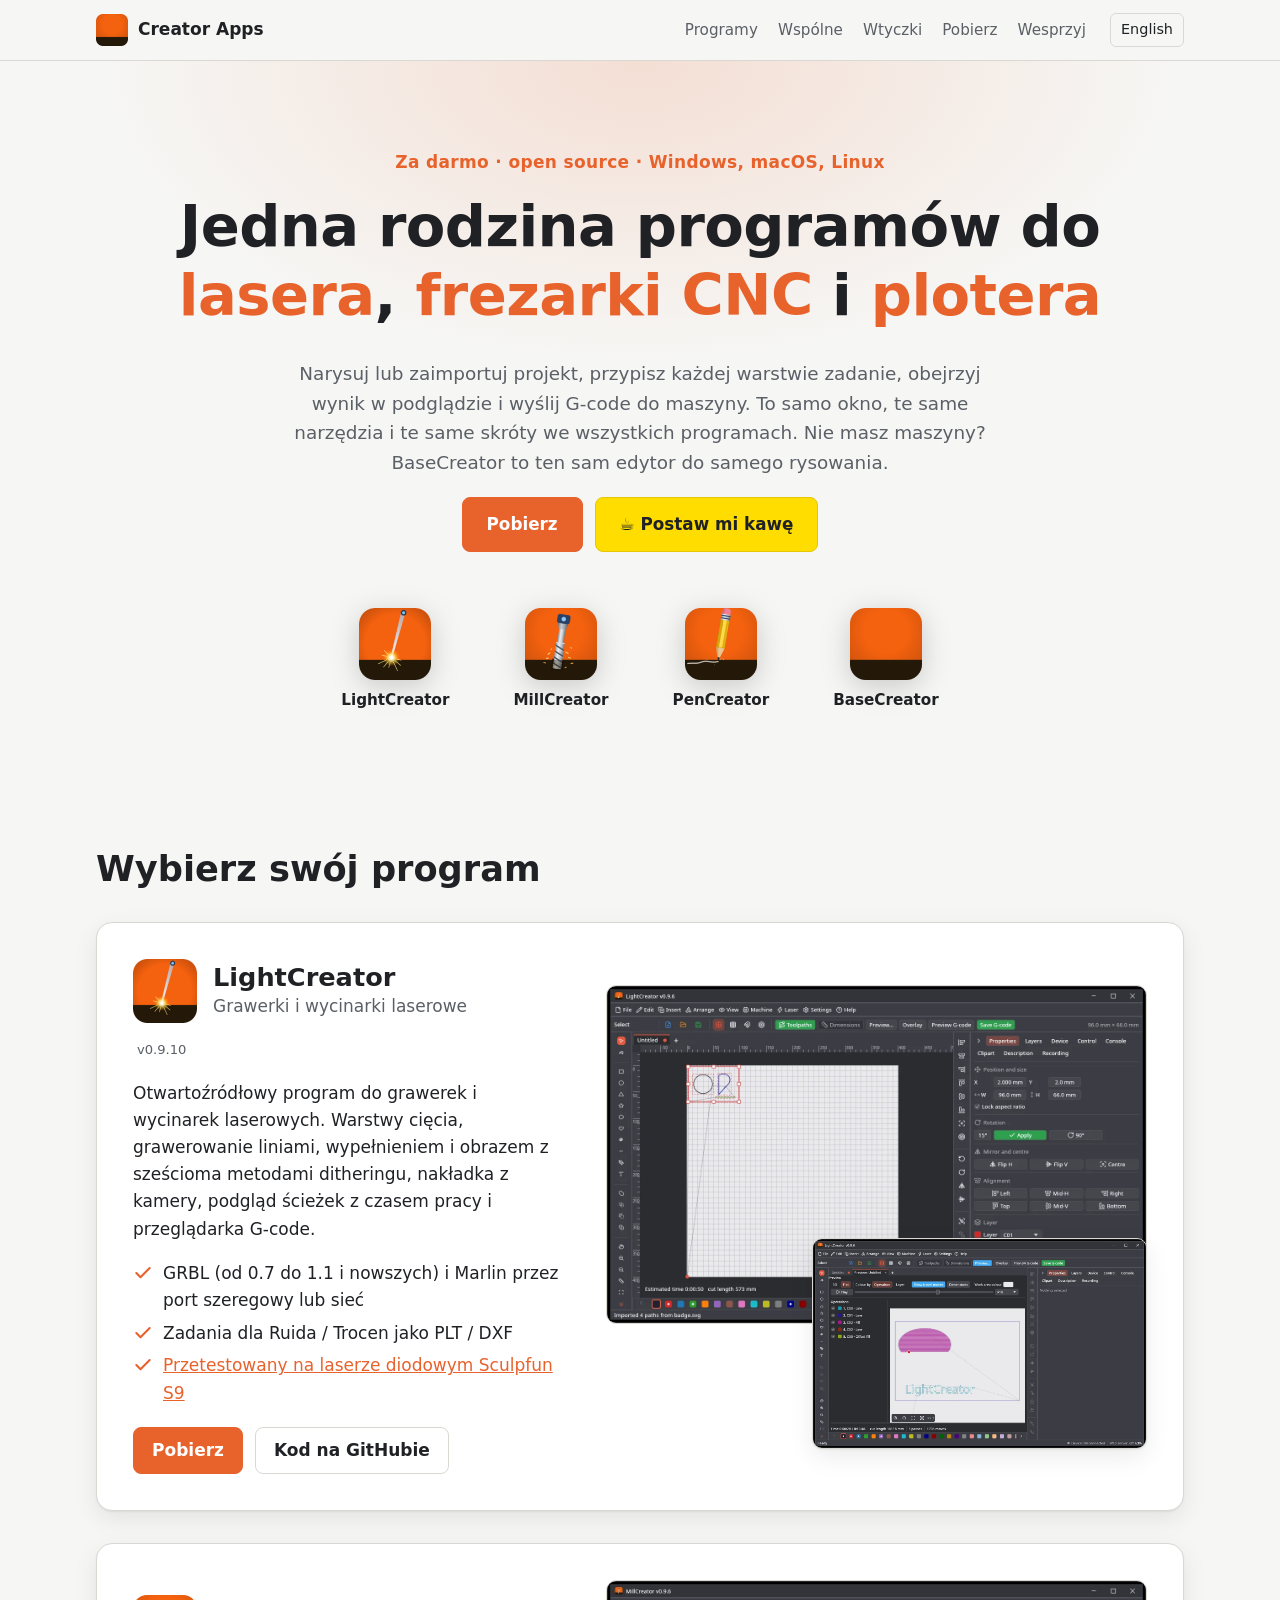
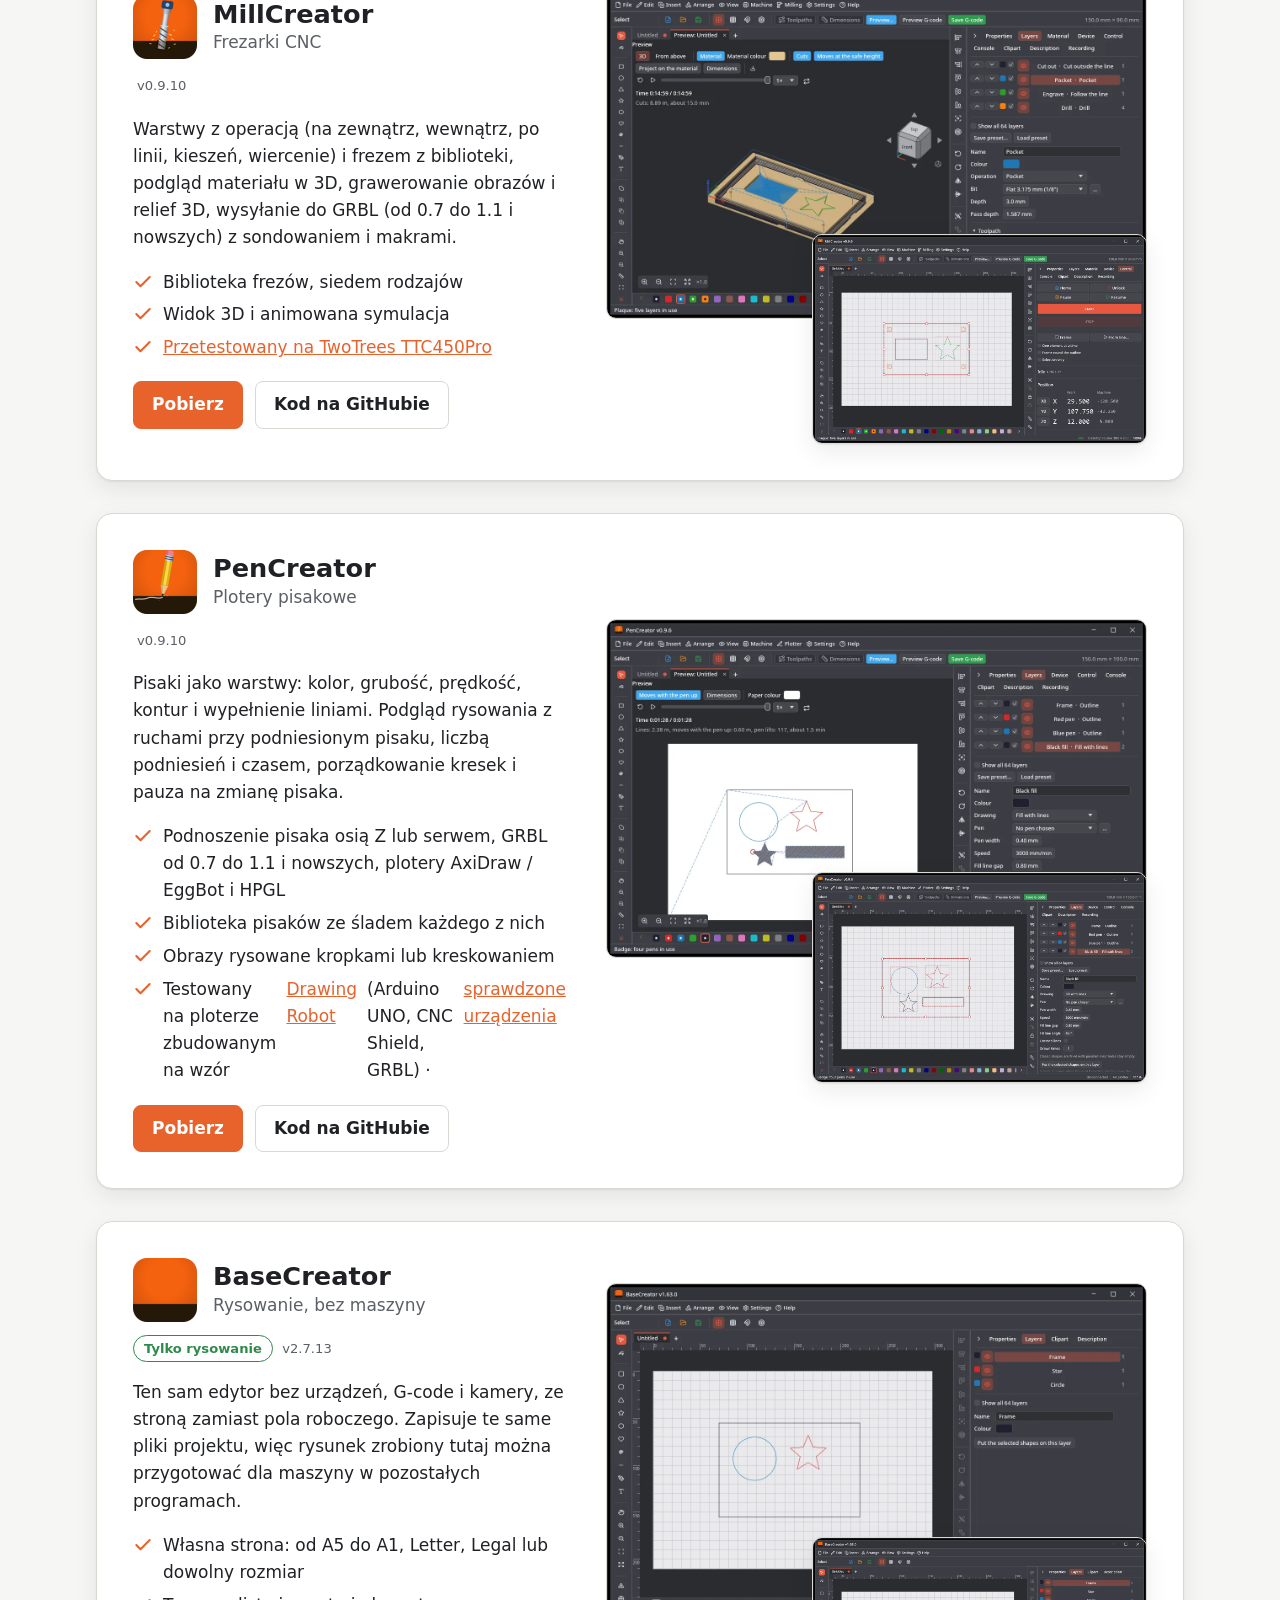
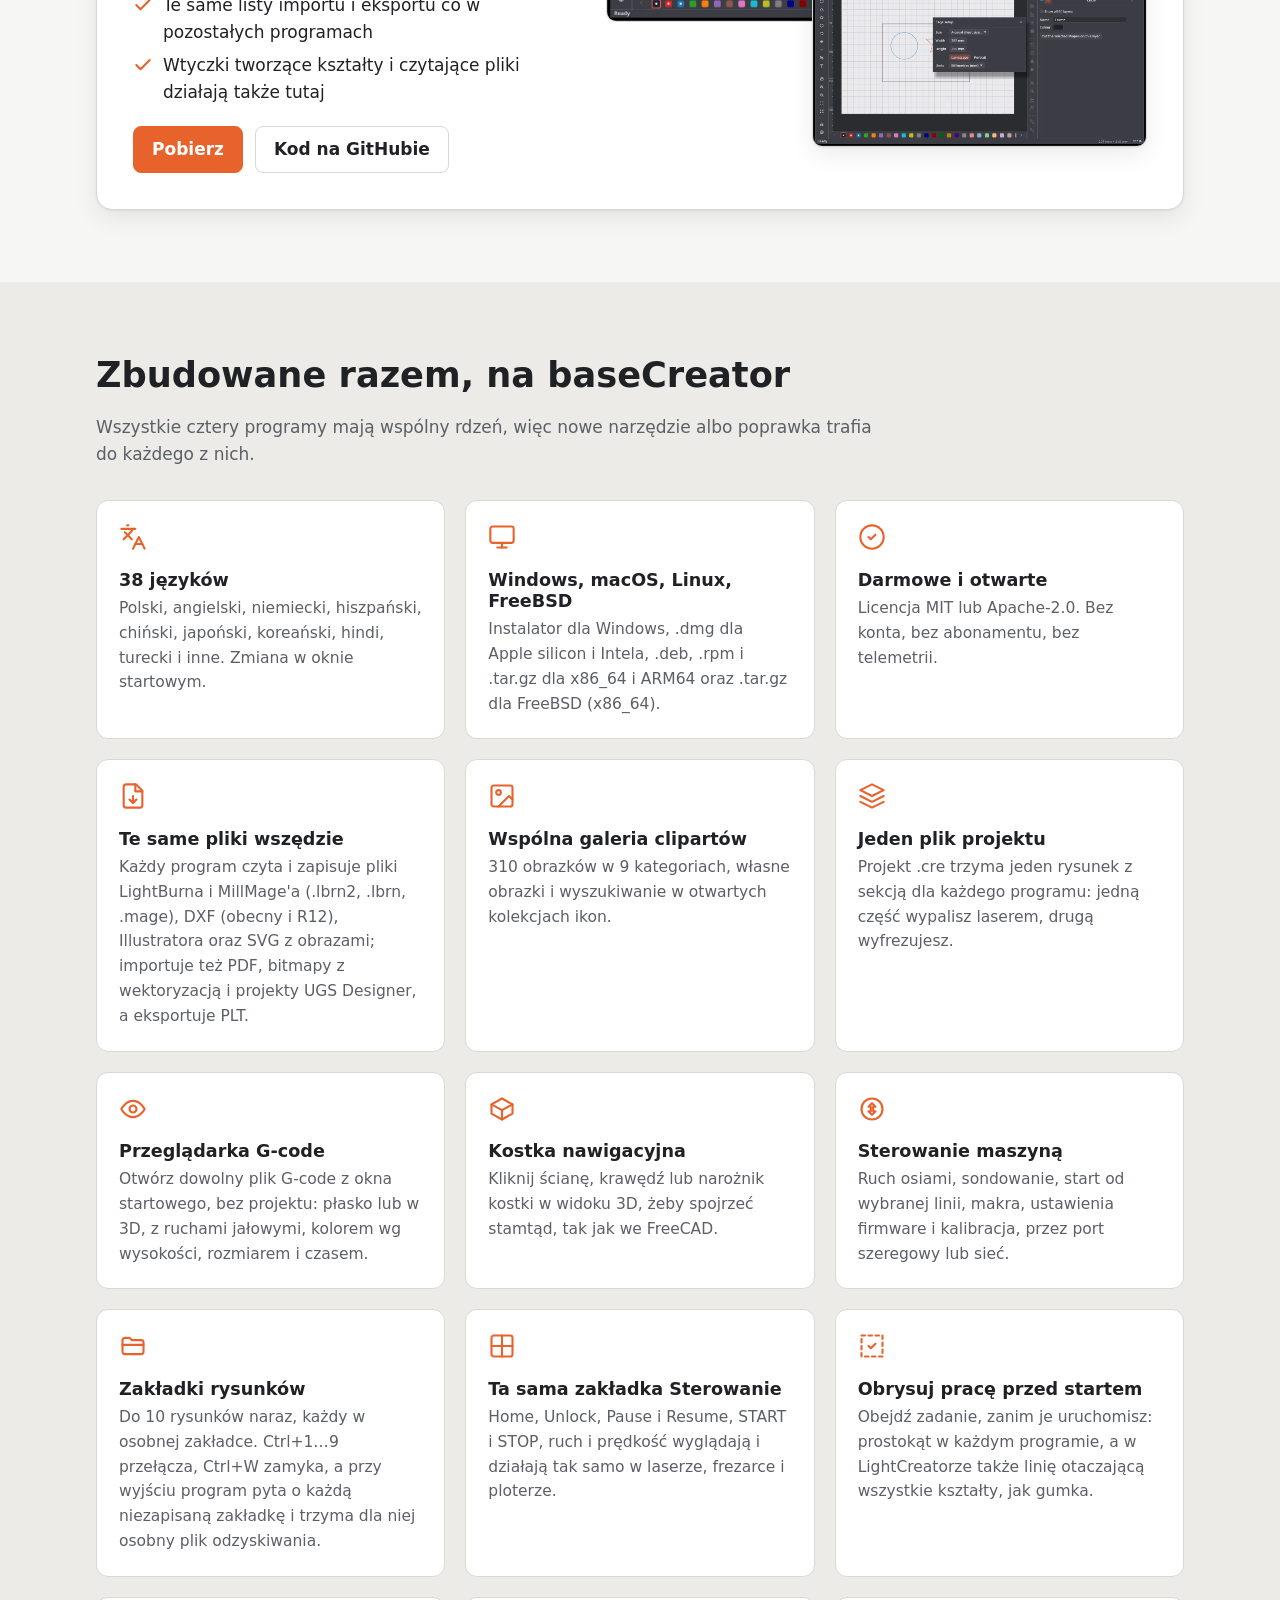
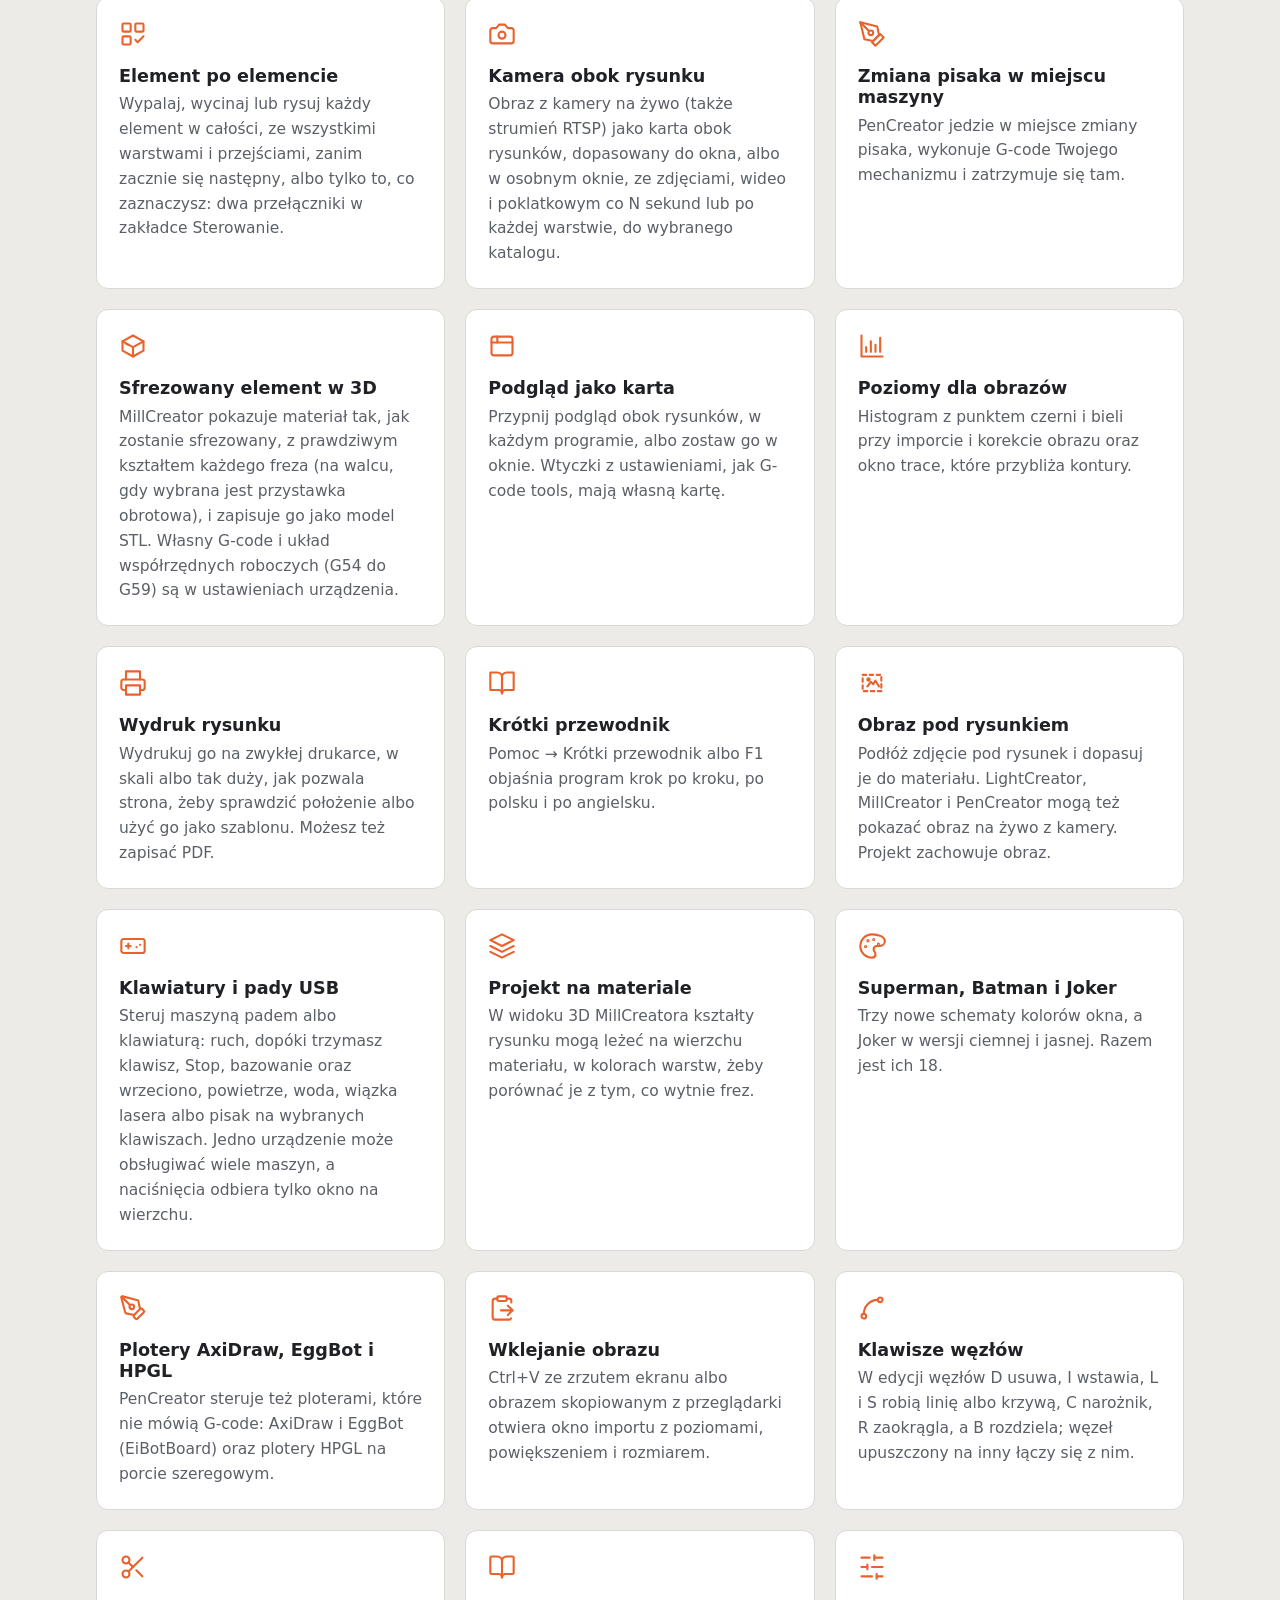
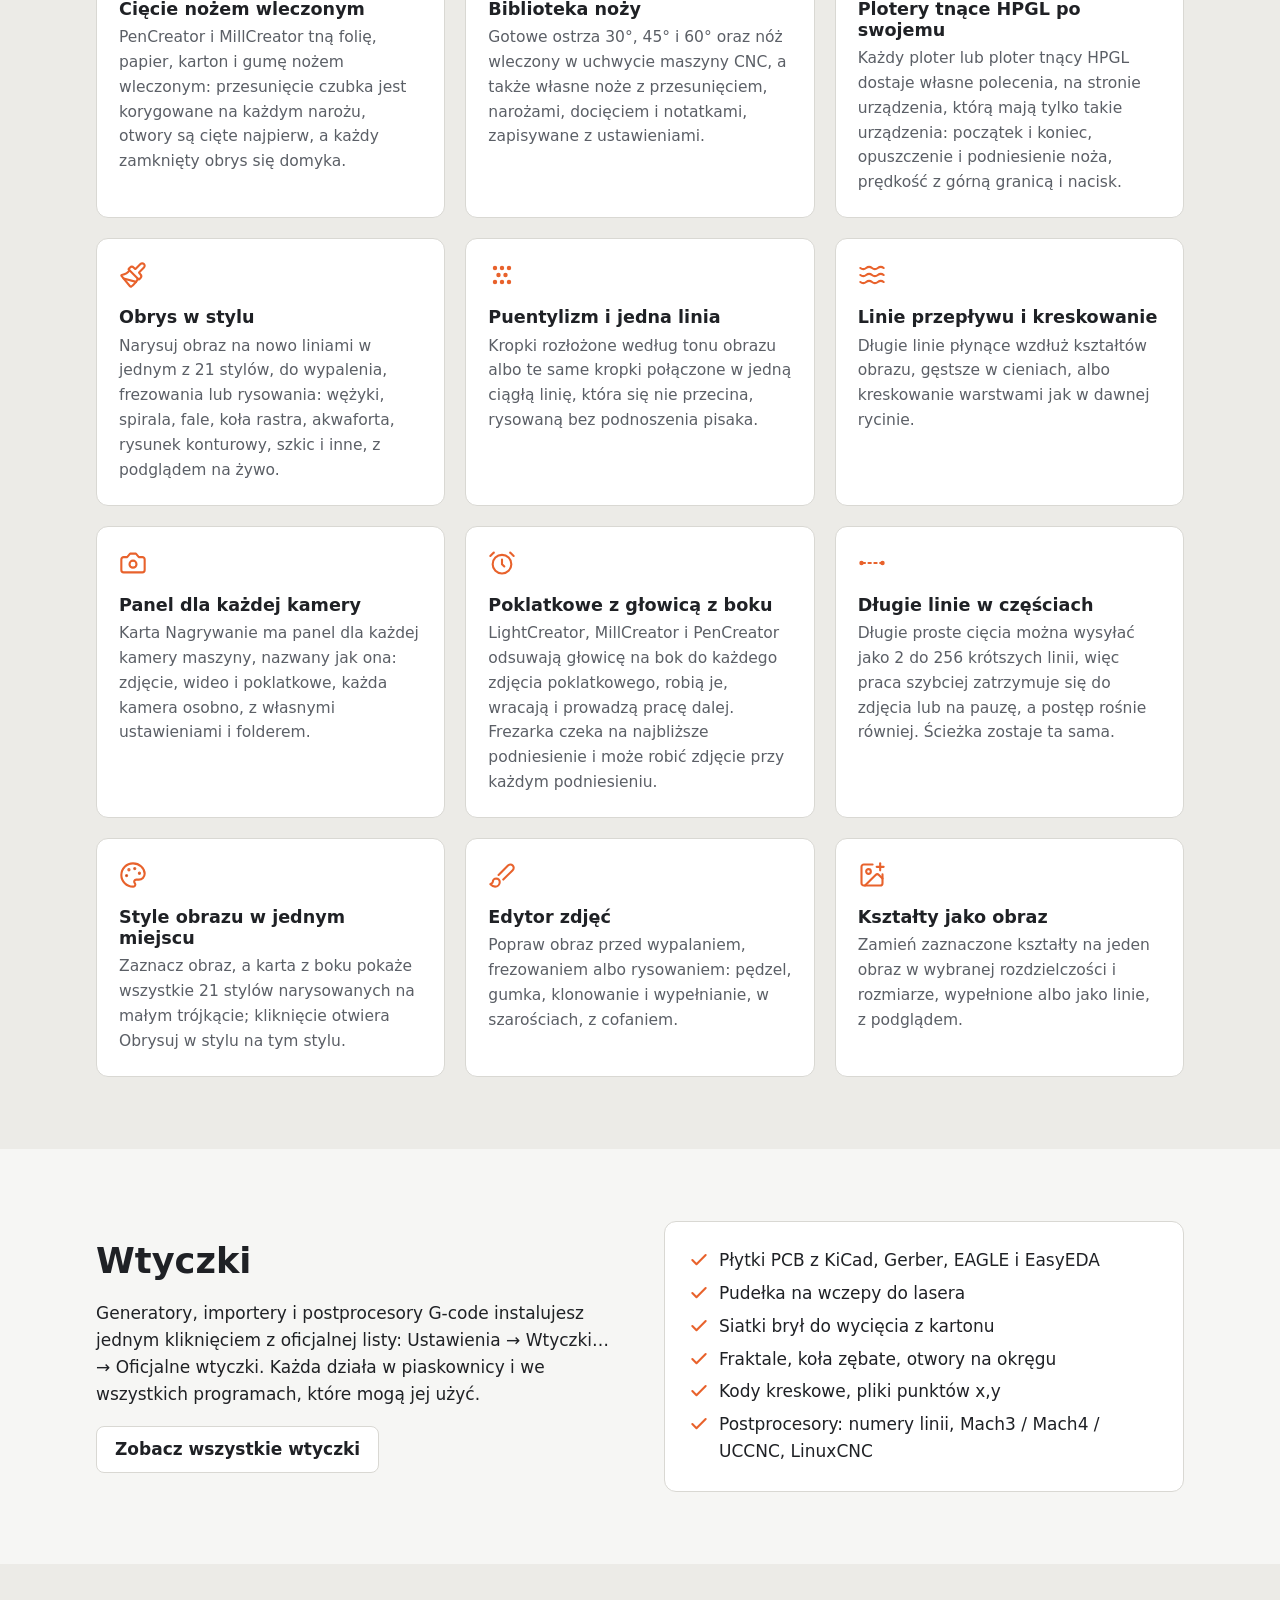
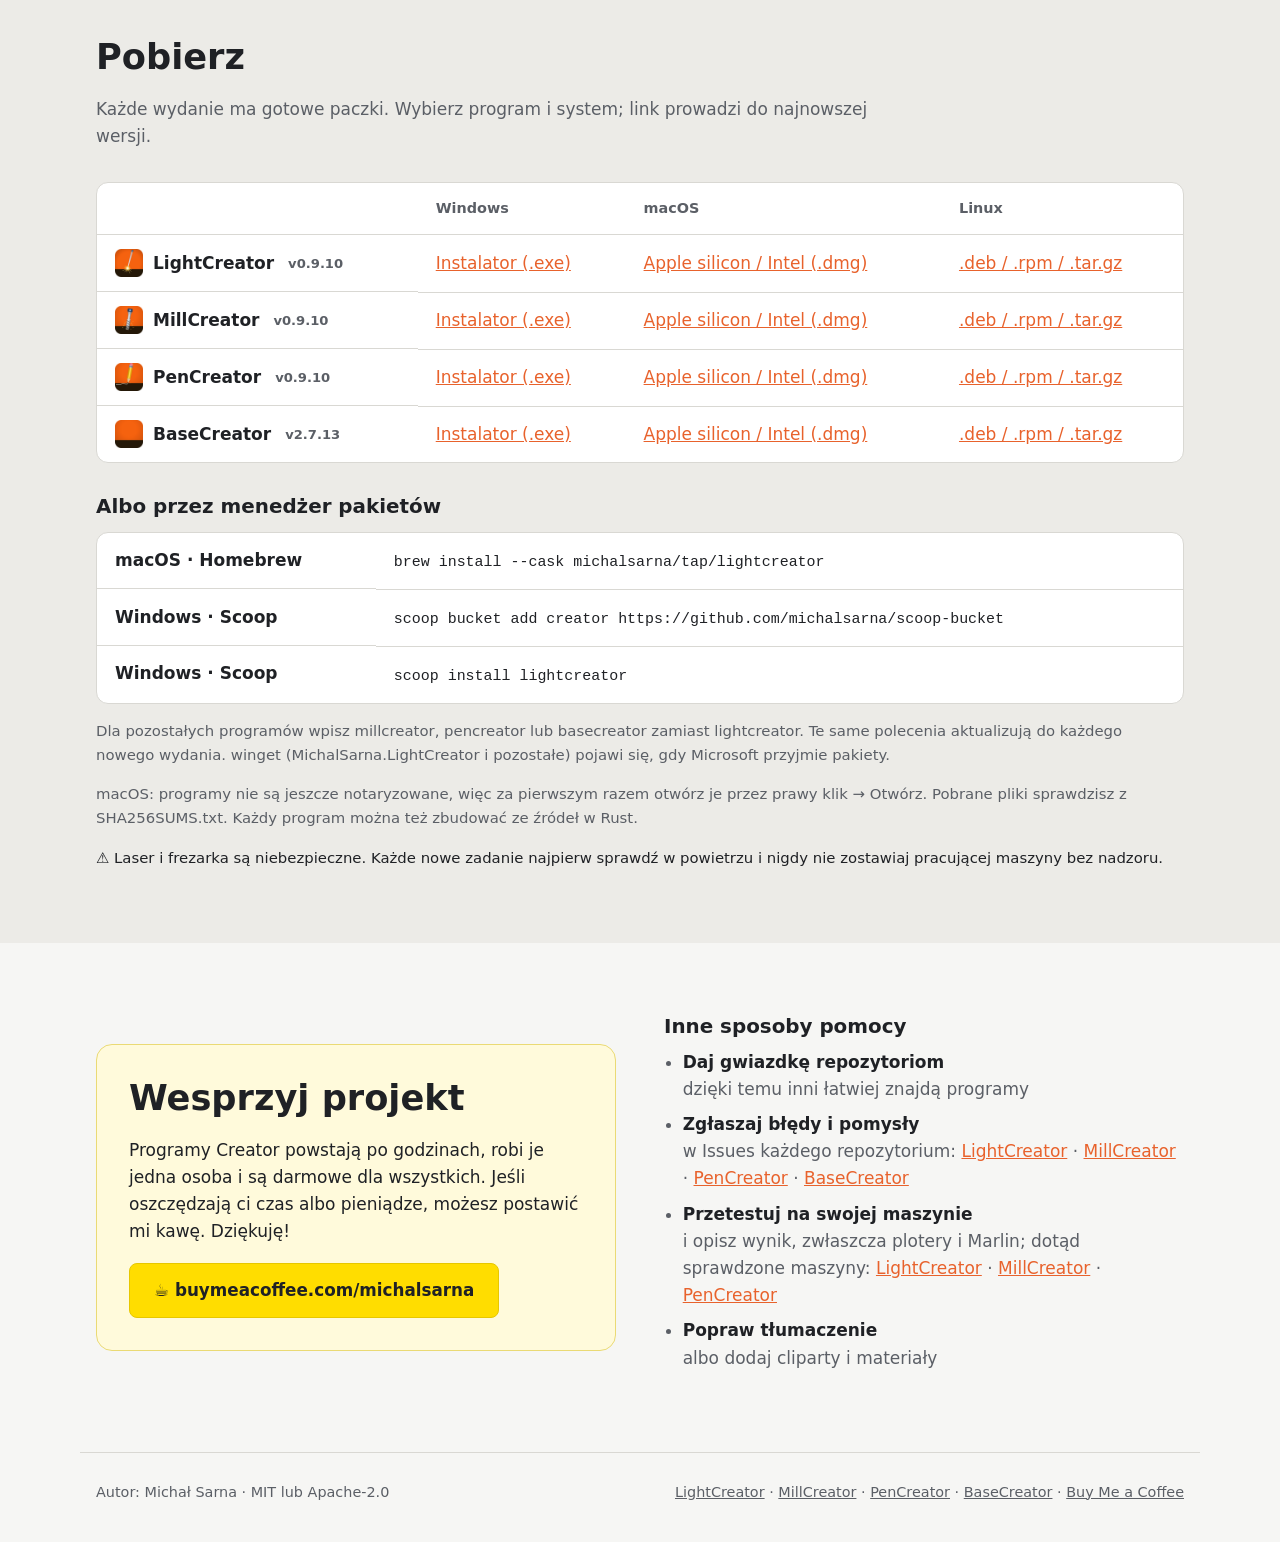
==== commit d786a47b: "v0.9.10 / BaseCreator v2.7.13; 38 languages Co-Authored-By: Claude Opus 5.5 <noreply@anthropic.com>" ====
--- a/pl/index.html
+++ b/pl/index.html
@@ -4,7 +4,7 @@
 <meta charset="utf-8">
 <meta name="viewport" content="width=device-width, initial-scale=1">
 <title>Creator Apps · darmowe programy do laserów, frezarek CNC i ploterów</title>
-<meta name="description" content="LightCreator, MillCreator i PenCreator: darmowe programy open source do projektowania i G-code dla grawerek laserowych, frezarek CNC i ploterów pisakowych, oraz BaseCreator do rysowania bez maszyny. Windows, macOS i Linux, 30 języków.">
+<meta name="description" content="LightCreator, MillCreator i PenCreator: darmowe programy open source do projektowania i G-code dla grawerek laserowych, frezarek CNC i ploterów pisakowych, oraz BaseCreator do rysowania bez maszyny. Windows, macOS i Linux, 38 języków.">
 <link rel="canonical" href="https://michalsarna.github.io/creatorapps/pl/">
 <link rel="alternate" hreflang="en" href="https://michalsarna.github.io/creatorapps/">
 <link rel="alternate" hreflang="pl" href="https://michalsarna.github.io/creatorapps/pl/">
@@ -12,7 +12,7 @@
 <meta property="og:type" content="website">
 <meta property="og:url" content="https://michalsarna.github.io/creatorapps/pl/">
 <meta property="og:title" content="Creator Apps · darmowe programy do laserów, frezarek CNC i ploterów">
-<meta property="og:description" content="LightCreator, MillCreator i PenCreator: darmowe programy open source do projektowania i G-code dla grawerek laserowych, frezarek CNC i ploterów pisakowych, oraz BaseCreator do rysowania bez maszyny. Windows, macOS i Linux, 30 języków.">
+<meta property="og:description" content="LightCreator, MillCreator i PenCreator: darmowe programy open source do projektowania i G-code dla grawerek laserowych, frezarek CNC i ploterów pisakowych, oraz BaseCreator do rysowania bez maszyny. Windows, macOS i Linux, 38 języków.">
 <meta property="og:image" content="https://michalsarna.github.io/creatorapps/img/og.jpg">
 <meta property="og:locale" content="pl_PL">
 <meta name="twitter:card" content="summary_large_image">
@@ -27,7 +27,7 @@
    "description": "Otwartoźródłowy program do grawerek i wycinarek laserowych. Warstwy cięcia, grawerowanie liniami, wypełnieniem i obrazem z sześcioma metodami ditheringu, nakładka z kamery, podgląd ścieżek z czasem pracy i przeglądarka G-code.",
    "applicationCategory": "DesignApplication",
    "operatingSystem": "Windows, macOS, Linux, FreeBSD",
-   "softwareVersion": "0.9.9",
+   "softwareVersion": "0.9.10",
    "url": "https://github.com/michalsarna/LightCreator",
    "downloadUrl": "https://github.com/michalsarna/LightCreator/releases/latest",
    "license": [
@@ -50,7 +50,7 @@
    "description": "Warstwy z operacją (na zewnątrz, wewnątrz, po linii, kieszeń, wiercenie) i frezem z biblioteki, podgląd materiału w 3D, grawerowanie obrazów i relief 3D, wysyłanie do GRBL (od 0.7 do 1.1 i nowszych) z sondowaniem i makrami.",
    "applicationCategory": "DesignApplication",
    "operatingSystem": "Windows, macOS, Linux, FreeBSD",
-   "softwareVersion": "0.9.9",
+   "softwareVersion": "0.9.10",
    "url": "https://github.com/michalsarna/MillCreator",
    "downloadUrl": "https://github.com/michalsarna/MillCreator/releases/latest",
    "license": [
@@ -73,7 +73,7 @@
    "description": "Pisaki jako warstwy: kolor, grubość, prędkość, kontur i wypełnienie liniami. Podgląd rysowania z ruchami przy podniesionym pisaku, liczbą podniesień i czasem, porządkowanie kresek i pauza na zmianę pisaka.",
    "applicationCategory": "DesignApplication",
    "operatingSystem": "Windows, macOS, Linux, FreeBSD",
-   "softwareVersion": "0.9.9",
+   "softwareVersion": "0.9.10",
    "url": "https://github.com/michalsarna/PenCreator",
    "downloadUrl": "https://github.com/michalsarna/PenCreator/releases/latest",
    "license": [
@@ -96,7 +96,7 @@
    "description": "Ten sam edytor bez urządzeń, G-code i kamery, ze stroną zamiast pola roboczego. Zapisuje te same pliki projektu, więc rysunek zrobiony tutaj można przygotować dla maszyny w pozostałych programach.",
    "applicationCategory": "DesignApplication",
    "operatingSystem": "Windows, macOS, Linux, FreeBSD",
-   "softwareVersion": "2.7.7",
+   "softwareVersion": "2.7.13",
    "url": "https://github.com/michalsarna/baseCreator",
    "downloadUrl": "https://github.com/michalsarna/baseCreator/releases/latest",
    "license": [
@@ -155,7 +155,7 @@
             <img src="../img/lightcreator.png" alt="" width="64" height="64">
             <div><h3>LightCreator</h3><p class="tag">Grawerki i wycinarki laserowe</p></div>
           </header>
-          <span class="ver">v0.9.9</span>
+          <span class="ver">v0.9.10</span>
           <p>Otwartoźródłowy program do grawerek i wycinarek laserowych. Warstwy cięcia, grawerowanie liniami, wypełnieniem i obrazem z sześcioma metodami ditheringu, nakładka z kamery, podgląd ścieżek z czasem pracy i przeglądarka G-code.</p>
           <ul class="checks"><li><svg viewBox="0 0 24 24" aria-hidden="true"><path d="M20 6 9 17l-5-5"/></svg>GRBL (od 0.7 do 1.1 i nowszych) i Marlin przez port szeregowy lub sieć</li><li><svg viewBox="0 0 24 24" aria-hidden="true"><path d="M20 6 9 17l-5-5"/></svg>Zadania dla Ruida / Trocen jako PLT / DXF</li><li><svg viewBox="0 0 24 24" aria-hidden="true"><path d="M20 6 9 17l-5-5"/></svg><a href="https://github.com/michalsarna/LightCreator/blob/main/TESTS_ON_DEVICES.md">Przetestowany na laserze diodowym Sculpfun S9</a></li></ul>
           <div class="actions">
@@ -171,7 +171,7 @@
             <img src="../img/millcreator.png" alt="" width="64" height="64">
             <div><h3>MillCreator</h3><p class="tag">Frezarki CNC</p></div>
           </header>
-          <span class="ver">v0.9.9</span>
+          <span class="ver">v0.9.10</span>
           <p>Warstwy z operacją (na zewnątrz, wewnątrz, po linii, kieszeń, wiercenie) i frezem z biblioteki, podgląd materiału w 3D, grawerowanie obrazów i relief 3D, wysyłanie do GRBL (od 0.7 do 1.1 i nowszych) z sondowaniem i makrami.</p>
           <ul class="checks"><li><svg viewBox="0 0 24 24" aria-hidden="true"><path d="M20 6 9 17l-5-5"/></svg>Biblioteka frezów, siedem rodzajów</li><li><svg viewBox="0 0 24 24" aria-hidden="true"><path d="M20 6 9 17l-5-5"/></svg>Widok 3D i animowana symulacja</li><li><svg viewBox="0 0 24 24" aria-hidden="true"><path d="M20 6 9 17l-5-5"/></svg><a href="https://github.com/michalsarna/MillCreator/blob/main/TESTS_ON_DEVICES.md">Przetestowany na TwoTrees TTC450Pro</a></li></ul>
           <div class="actions">
@@ -187,7 +187,7 @@
             <img src="../img/pencreator.png" alt="" width="64" height="64">
             <div><h3>PenCreator</h3><p class="tag">Plotery pisakowe</p></div>
           </header>
-          <span class="ver">v0.9.9</span>
+          <span class="ver">v0.9.10</span>
           <p>Pisaki jako warstwy: kolor, grubość, prędkość, kontur i wypełnienie liniami. Podgląd rysowania z ruchami przy podniesionym pisaku, liczbą podniesień i czasem, porządkowanie kresek i pauza na zmianę pisaka.</p>
           <ul class="checks"><li><svg viewBox="0 0 24 24" aria-hidden="true"><path d="M20 6 9 17l-5-5"/></svg>Podnoszenie pisaka osią Z lub serwem, GRBL od 0.7 do 1.1 i nowszych, plotery AxiDraw / EggBot i HPGL</li><li><svg viewBox="0 0 24 24" aria-hidden="true"><path d="M20 6 9 17l-5-5"/></svg>Biblioteka pisaków ze śladem każdego z nich</li><li><svg viewBox="0 0 24 24" aria-hidden="true"><path d="M20 6 9 17l-5-5"/></svg>Obrazy rysowane kropkami lub kreskowaniem</li><li><svg viewBox="0 0 24 24" aria-hidden="true"><path d="M20 6 9 17l-5-5"/></svg>Testowany na ploterze zbudowanym na wzór <a href="https://www.printables.com/model/137296-drawing-robot-arduino-uno-cnc-shield-grbl">Drawing Robot</a> (Arduino UNO, CNC Shield, GRBL) · <a href="https://github.com/michalsarna/PenCreator/blob/main/TESTS_ON_DEVICES.md">sprawdzone urządzenia</a></li></ul>
           <div class="actions">
@@ -203,7 +203,7 @@
             <img src="../img/basecreator.png" alt="" width="64" height="64">
             <div><h3>BaseCreator</h3><p class="tag">Rysowanie, bez maszyny</p></div>
           </header>
-          <span class="status">Tylko rysowanie</span> <span class="ver">v2.7.7</span>
+          <span class="status">Tylko rysowanie</span> <span class="ver">v2.7.13</span>
           <p>Ten sam edytor bez urządzeń, G-code i kamery, ze stroną zamiast pola roboczego. Zapisuje te same pliki projektu, więc rysunek zrobiony tutaj można przygotować dla maszyny w pozostałych programach.</p>
           <ul class="checks"><li><svg viewBox="0 0 24 24" aria-hidden="true"><path d="M20 6 9 17l-5-5"/></svg>Własna strona: od A5 do A1, Letter, Legal lub dowolny rozmiar</li><li><svg viewBox="0 0 24 24" aria-hidden="true"><path d="M20 6 9 17l-5-5"/></svg>Te same listy importu i eksportu co w pozostałych programach</li><li><svg viewBox="0 0 24 24" aria-hidden="true"><path d="M20 6 9 17l-5-5"/></svg>Wtyczki tworzące kształty i czytające pliki działają także tutaj</li></ul>
           <div class="actions">
@@ -219,7 +219,7 @@
     <div class="wrap">
       <h2>Zbudowane razem, na baseCreator</h2>
       <p class="sub">Wszystkie cztery programy mają wspólny rdzeń, więc nowe narzędzie albo poprawka trafia do każdego z nich.</p>
-      <div class="feats"><div class="feat"><svg viewBox="0 0 24 24" aria-hidden="true"><path d="m5 8 6 6"/><path d="m4 14 6-6 2-3"/><path d="M2 5h12"/><path d="M7 2h1"/><path d="m22 22-5-10-5 10"/><path d="M14 18h6"/></svg><h3>30 języków</h3><p>Polski, angielski, niemiecki, hiszpański, chiński, hindi, grecki i inne. Zmiana w oknie startowym.</p></div><div class="feat"><svg viewBox="0 0 24 24" aria-hidden="true"><rect x="2" y="3" width="20" height="14" rx="2"/><path d="M8 21h8"/><path d="M12 17v4"/></svg><h3>Windows, macOS, Linux, FreeBSD</h3><p>Instalator dla Windows, .dmg dla Apple silicon i Intela, .deb, .rpm i .tar.gz dla x86_64 i ARM64 oraz .tar.gz dla FreeBSD (x86_64).</p></div><div class="feat"><svg viewBox="0 0 24 24" aria-hidden="true"><path d="M12 2a10 10 0 1 0 0 20 10 10 0 0 0 0-20Z"/><path d="M9 12l2 2 4-4"/></svg><h3>Darmowe i otwarte</h3><p>Licencja MIT lub Apache-2.0. Bez konta, bez abonamentu, bez telemetrii.</p></div><div class="feat"><svg viewBox="0 0 24 24" aria-hidden="true"><path d="M14.5 2H6a2 2 0 0 0-2 2v16a2 2 0 0 0 2 2h12a2 2 0 0 0 2-2V7.5Z"/><path d="M14 2v6h6"/><path d="M12 18v-6"/><path d="m9 15 3 3 3-3"/></svg><h3>Te same pliki wszędzie</h3><p>Każdy program czyta i zapisuje pliki LightBurna i MillMage'a (.lbrn2, .lbrn, .mage), DXF (obecny i R12), Illustratora oraz SVG z obrazami; importuje też PDF, bitmapy z wektoryzacją i projekty UGS Designer, a eksportuje PLT.</p></div><div class="feat"><svg viewBox="0 0 24 24" aria-hidden="true"><rect x="3" y="3" width="18" height="18" rx="2"/><circle cx="9" cy="9" r="2"/><path d="m21 15-3-3-9 9"/></svg><h3>Wspólna galeria clipartów</h3><p>310 obrazków w 9 kategoriach, własne obrazki i wyszukiwanie w otwartych kolekcjach ikon.</p></div><div class="feat"><svg viewBox="0 0 24 24" aria-hidden="true"><path d="M12 2 2 7l10 5 10-5-10-5Z"/><path d="m2 17 10 5 10-5"/><path d="m2 12 10 5 10-5"/></svg><h3>Jeden plik projektu</h3><p>Projekt .cre trzyma jeden rysunek z sekcją dla każdego programu: jedną część wypalisz laserem, drugą wyfrezujesz.</p></div><div class="feat"><svg viewBox="0 0 24 24" aria-hidden="true"><path d="M2 12s3.6-7 10-7 10 7 10 7-3.6 7-10 7S2 12 2 12Z"/><circle cx="12" cy="12" r="3"/></svg><h3>Przeglądarka G-code</h3><p>Otwórz dowolny plik G-code z okna startowego, bez projektu: płasko lub w 3D, z ruchami jałowymi, kolorem wg wysokości, rozmiarem i czasem.</p></div><div class="feat"><svg viewBox="0 0 24 24" aria-hidden="true"><path d="M21 8 12 3 3 8v8l9 5 9-5Z"/><path d="m3 8 9 5 9-5"/><path d="M12 13v8"/></svg><h3>Kostka nawigacyjna</h3><p>Kliknij ścianę, krawędź lub narożnik kostki w widoku 3D, żeby spojrzeć stamtąd, tak jak we FreeCAD.</p></div><div class="feat"><svg viewBox="0 0 24 24" aria-hidden="true"><circle cx="12" cy="12" r="9"/><path d="m12 7 3 3h-2v4h2l-3 3-3-3h2v-4H9Z"/></svg><h3>Sterowanie maszyną</h3><p>Ruch osiami, sondowanie, start od wybranej linii, makra, ustawienia firmware i kalibracja, przez port szeregowy lub sieć.</p></div><div class="feat"><svg viewBox="0 0 24 24" aria-hidden="true"><path d="M3 7a2 2 0 0 1 2-2h4l2 2h8a2 2 0 0 1 2 2v8a2 2 0 0 1-2 2H5a2 2 0 0 1-2-2Z"/><path d="M3 11h18"/></svg><h3>Zakładki rysunków</h3><p>Do 10 rysunków naraz, każdy w osobnej zakładce. Ctrl+1…9 przełącza, Ctrl+W zamyka, a przy wyjściu program pyta o każdą niezapisaną zakładkę i trzyma dla niej osobny plik odzyskiwania.</p></div><div class="feat"><svg viewBox="0 0 24 24" aria-hidden="true"><rect x="3" y="3" width="18" height="18" rx="2"/><path d="M3 12h18"/><path d="M12 3v18"/></svg><h3>Ta sama zakładka Sterowanie</h3><p>Home, Unlock, Pause i Resume, START i STOP, ruch i prędkość wyglądają i działają tak samo w laserze, frezarce i ploterze.</p></div><div class="feat"><svg viewBox="0 0 24 24" aria-hidden="true"><path d="M3 3h18v18H3Z" stroke-dasharray="3 3"/><path d="m9 12 2 2 4-4"/></svg><h3>Obrysuj pracę przed startem</h3><p>Obejdź zadanie, zanim je uruchomisz: prostokąt w każdym programie, a w LightCreatorze także linię otaczającą wszystkie kształty, jak gumka.</p></div><div class="feat"><svg viewBox="0 0 24 24" aria-hidden="true"><rect x="3" y="3" width="7" height="7" rx="1"/><rect x="14" y="3" width="7" height="7" rx="1"/><rect x="3" y="14" width="7" height="7" rx="1"/><path d="m14 17 2 2 5-5"/></svg><h3>Element po elemencie</h3><p>Wypalaj, wycinaj lub rysuj każdy element w całości, ze wszystkimi warstwami i przejściami, zanim zacznie się następny, albo tylko to, co zaznaczysz: dwa przełączniki w zakładce Sterowanie.</p></div><div class="feat"><svg viewBox="0 0 24 24" aria-hidden="true"><path d="M14.5 4h-5L7 7H4a2 2 0 0 0-2 2v9a2 2 0 0 0 2 2h16a2 2 0 0 0 2-2V9a2 2 0 0 0-2-2h-3Z"/><circle cx="12" cy="13" r="3"/></svg><h3>Kamera obok rysunku</h3><p>Obraz z kamery na żywo (także strumień RTSP) jako karta obok rysunków, dopasowany do okna, albo w osobnym oknie, ze zdjęciami, wideo i poklatkowym co N sekund lub po każdej warstwie, do wybranego katalogu.</p></div><div class="feat"><svg viewBox="0 0 24 24" aria-hidden="true"><path d="m12 19 7-7 3 3-7 7-3-3Z"/><path d="m18 13-1.5-7.5L2 2l3.5 14.5L13 18l5-5Z"/><path d="m2 2 7.6 7.6"/><circle cx="11" cy="11" r="2"/></svg><h3>Zmiana pisaka w miejscu maszyny</h3><p>PenCreator jedzie w miejsce zmiany pisaka, wykonuje G-code Twojego mechanizmu i zatrzymuje się tam.</p></div><div class="feat"><svg viewBox="0 0 24 24" aria-hidden="true"><path d="M21 8 12 3 3 8v8l9 5 9-5Z"/><path d="M3 8l9 5 9-5"/><path d="M12 13v8"/><path d="M8 11l-2-1"/></svg><h3>Sfrezowany element w 3D</h3><p>MillCreator pokazuje materiał tak, jak zostanie sfrezowany, z prawdziwym kształtem każdego freza (na walcu, gdy wybrana jest przystawka obrotowa), i zapisuje go jako model STL. Własny G-code i układ współrzędnych roboczych (G54 do G59) są w ustawieniach urządzenia.</p></div><div class="feat"><svg viewBox="0 0 24 24" aria-hidden="true"><rect x="3" y="4" width="18" height="16" rx="2"/><path d="M3 9h18"/><path d="M8 4v5"/></svg><h3>Podgląd jako karta</h3><p>Przypnij podgląd obok rysunków, w każdym programie, albo zostaw go w oknie. Wtyczki z ustawieniami, jak G-code tools, mają własną kartę.</p></div><div class="feat"><svg viewBox="0 0 24 24" aria-hidden="true"><path d="M3 3v18h18"/><path d="M7 17v-4"/><path d="M11 17V8"/><path d="M15 17v-6"/><path d="M19 17V5"/></svg><h3>Poziomy dla obrazów</h3><p>Histogram z punktem czerni i bieli przy imporcie i korekcie obrazu oraz okno trace, które przybliża kontury.</p></div><div class="feat"><svg viewBox="0 0 24 24" aria-hidden="true"><path d="M6 9V2h12v7"/><path d="M6 18H4a2 2 0 0 1-2-2v-5a2 2 0 0 1 2-2h16a2 2 0 0 1 2 2v5a2 2 0 0 1-2 2h-2"/><rect x="6" y="14" width="12" height="8"/></svg><h3>Wydruk rysunku</h3><p>Wydrukuj go na zwykłej drukarce, w skali albo tak duży, jak pozwala strona, żeby sprawdzić położenie albo użyć go jako szablonu. Możesz też zapisać PDF.</p></div><div class="feat"><svg viewBox="0 0 24 24" aria-hidden="true"><path d="M2 3h6a4 4 0 0 1 4 4v14a3 3 0 0 0-3-3H2Z"/><path d="M22 3h-6a4 4 0 0 0-4 4v14a3 3 0 0 1 3-3h7Z"/></svg><h3>Krótki przewodnik</h3><p>Pomoc → Krótki przewodnik albo F1 objaśnia program krok po kroku, po polsku i po angielsku.</p></div><div class="feat"><svg viewBox="0 0 24 24" aria-hidden="true"><path d="M4 5h16v14H4Z" stroke-dasharray="3 3"/><path d="m8 15 3-4 2 2 2-3 3 5"/><circle cx="9" cy="9" r="1"/></svg><h3>Obraz pod rysunkiem</h3><p>Podłóż zdjęcie pod rysunek i dopasuj je do materiału. LightCreator, MillCreator i PenCreator mogą też pokazać obraz na żywo z kamery. Projekt zachowuje obraz.</p></div><div class="feat"><svg viewBox="0 0 24 24" aria-hidden="true"><line x1="6" x2="10" y1="12" y2="12"/><line x1="8" x2="8" y1="10" y2="14"/><line x1="15" x2="15.01" y1="13" y2="13"/><line x1="18" x2="18.01" y1="11" y2="11"/><rect x="2" y="6" width="20" height="12" rx="2"/></svg><h3>Klawiatury i pady USB</h3><p>Steruj maszyną padem albo klawiaturą: ruch, dopóki trzymasz klawisz, Stop, bazowanie oraz wrzeciono, powietrze, woda, wiązka lasera albo pisak na wybranych klawiszach. Jedno urządzenie może obsługiwać wiele maszyn, a naciśnięcia odbiera tylko okno na wierzchu.</p></div><div class="feat"><svg viewBox="0 0 24 24" aria-hidden="true"><path d="m12 2 10 5-10 5L2 7l10-5Z"/><path d="m2 12 10 5 10-5"/><path d="m2 17 10 5 10-5"/></svg><h3>Projekt na materiale</h3><p>W widoku 3D MillCreatora kształty rysunku mogą leżeć na wierzchu materiału, w kolorach warstw, żeby porównać je z tym, co wytnie frez.</p></div><div class="feat"><svg viewBox="0 0 24 24" aria-hidden="true"><circle cx="13.5" cy="6.5" r=".5"/><circle cx="17.5" cy="10.5" r=".5"/><circle cx="8.5" cy="7.5" r=".5"/><circle cx="6.5" cy="12.5" r=".5"/><path d="M12 2a10 10 0 0 0 0 20c1.7 0 3-1.3 3-3 0-.8-.3-1.5-.8-2-.5-.5-.8-1.2-.8-2 0-1.7 1.3-3 3-3h2.4c2.3 0 4.2-1.9 4.2-4.2C23 4.3 18 2 12 2Z"/></svg><h3>Superman, Batman i Joker</h3><p>Trzy nowe schematy kolorów okna, a Joker w wersji ciemnej i jasnej. Razem jest ich 18.</p></div><div class="feat"><svg viewBox="0 0 24 24" aria-hidden="true"><path d="M15.707 21.293a1 1 0 0 1-1.414 0l-1.586-1.586a1 1 0 0 1 0-1.414l5.586-5.586a1 1 0 0 1 1.414 0l1.586 1.586a1 1 0 0 1 0 1.414z"/><path d="m18 13-1.375-6.874a1 1 0 0 0-.746-.776L3.235 2.028a1 1 0 0 0-1.207 1.207L5.35 15.879a1 1 0 0 0 .776.746L13 18"/><path d="m2.3 2.3 7.286 7.286"/><circle cx="11" cy="11" r="2"/></svg><h3>Plotery AxiDraw, EggBot i HPGL</h3><p>PenCreator steruje też ploterami, które nie mówią G-code: AxiDraw i EggBot (EiBotBoard) oraz plotery HPGL na porcie szeregowym.</p></div><div class="feat"><svg viewBox="0 0 24 24" aria-hidden="true"><path d="M11 14h10"/><path d="M16 4h2a2 2 0 0 1 2 2v1.344"/><path d="m17 18 4-4-4-4"/><path d="M8 4H6a2 2 0 0 0-2 2v14a2 2 0 0 0 2 2h12a2 2 0 0 0 1.793-1.113"/><rect x="8" y="2" width="8" height="4" rx="1"/></svg><h3>Wklejanie obrazu</h3><p>Ctrl+V ze zrzutem ekranu albo obrazem skopiowanym z przeglądarki otwiera okno importu z poziomami, powiększeniem i rozmiarem.</p></div><div class="feat"><svg viewBox="0 0 24 24" aria-hidden="true"><circle cx="19" cy="5" r="2"/><circle cx="5" cy="19" r="2"/><path d="M5 17A12 12 0 0 1 17 5"/></svg><h3>Klawisze węzłów</h3><p>W edycji węzłów D usuwa, I wstawia, L i S robią linię albo krzywą, C narożnik, R zaokrągla, a B rozdziela; węzeł upuszczony na inny łączy się z nim.</p></div><div class="feat"><svg viewBox="0 0 24 24" aria-hidden="true"><circle cx="6" cy="6" r="3"/><path d="M8.12 8.12 12 12"/><path d="M20 4 8.12 15.88"/><circle cx="6" cy="18" r="3"/><path d="M14.8 14.8 20 20"/></svg><h3>Cięcie nożem wleczonym</h3><p>PenCreator i MillCreator tną folię, papier, karton i gumę nożem wleczonym: przesunięcie czubka jest korygowane na każdym narożu, otwory są cięte najpierw, a każdy zamknięty obrys się domyka.</p></div><div class="feat"><svg viewBox="0 0 24 24" aria-hidden="true"><path d="M12 7v14"/><path d="M3 18a1 1 0 0 1-1-1V4a1 1 0 0 1 1-1h5a4 4 0 0 1 4 4 4 4 0 0 1 4-4h5a1 1 0 0 1 1 1v13a1 1 0 0 1-1 1h-6a3 3 0 0 0-3 3 3 3 0 0 0-3-3z"/></svg><h3>Biblioteka noży</h3><p>Gotowe ostrza 30°, 45° i 60° oraz nóż wleczony w uchwycie maszyny CNC, a także własne noże z przesunięciem, narożami, docięciem i notatkami, zapisywane z ustawieniami.</p></div><div class="feat"><svg viewBox="0 0 24 24" aria-hidden="true"><path d="M21 4h-7"/><path d="M10 4H3"/><path d="M21 12h-9"/><path d="M8 12H3"/><path d="M21 20h-5"/><path d="M12 20H3"/><path d="M14 2v4"/><path d="M8 10v4"/><path d="M16 18v4"/></svg><h3>Plotery tnące HPGL po swojemu</h3><p>Każdy ploter lub ploter tnący HPGL dostaje własne polecenia, na stronie urządzenia, którą mają tylko takie urządzenia: początek i koniec, opuszczenie i podniesienie noża, prędkość z górną granicą i nacisk.</p></div><div class="feat"><svg viewBox="0 0 24 24" aria-hidden="true"><path d="m14.622 17.897-10.68-2.913"/><path d="M18.376 2.622a1 1 0 1 1 3.002 3.002L17.36 9.643a.5.5 0 0 0 0 .707l.944.944a2.41 2.41 0 0 1 0 3.408l-.944.944a.5.5 0 0 1-.707 0L8.354 7.348a.5.5 0 0 1 0-.707l.944-.944a2.41 2.41 0 0 1 3.408 0l.944.944a.5.5 0 0 0 .707 0z"/><path d="M9 8c-1.804 2.71-3.97 3.46-6.583 3.948a.507.507 0 0 0-.302.819l7.32 8.883a1 1 0 0 0 1.185.204C12.735 20.405 16 16.792 16 15"/></svg><h3>Obrys w stylu</h3><p>Narysuj obraz na nowo liniami w jednym z 21 stylów, do wypalenia, frezowania lub rysowania: wężyki, spirala, fale, koła rastra, akwaforta, rysunek konturowy, szkic i inne, z podglądem na żywo.</p></div><div class="feat"><svg viewBox="0 0 24 24" aria-hidden="true"><circle cx="6" cy="6" r="1"/><circle cx="12" cy="6" r="1"/><circle cx="18" cy="6" r="1"/><circle cx="9" cy="12" r="1"/><circle cx="15" cy="12" r="1"/><circle cx="6" cy="18" r="1"/><circle cx="12" cy="18" r="1"/><circle cx="18" cy="18" r="1"/></svg><h3>Puentylizm i jedna linia</h3><p>Kropki rozłożone według tonu obrazu albo te same kropki połączone w jedną ciągłą linię, która się nie przecina, rysowaną bez podnoszenia pisaka.</p></div><div class="feat"><svg viewBox="0 0 24 24" aria-hidden="true"><path d="M2 6c.6.5 1.2 1 2.5 1C7 7 7 5 9.5 5c2.6 0 2.4 2 5 2 2.5 0 2.5-2 5-2 1.3 0 1.9.5 2.5 1"/><path d="M2 12c.6.5 1.2 1 2.5 1 2.5 0 2.5-2 5-2 2.6 0 2.4 2 5 2 2.5 0 2.5-2 5-2 1.3 0 1.9.5 2.5 1"/><path d="M2 18c.6.5 1.2 1 2.5 1 2.5 0 2.5-2 5-2 2.6 0 2.4 2 5 2 2.5 0 2.5-2 5-2 1.3 0 1.9.5 2.5 1"/></svg><h3>Linie przepływu i kreskowanie</h3><p>Długie linie płynące wzdłuż kształtów obrazu, gęstsze w cieniach, albo kreskowanie warstwami jak w dawnej rycinie.</p></div><div class="feat"><svg viewBox="0 0 24 24" aria-hidden="true"><path d="M14.5 4h-5L7 7H4a2 2 0 0 0-2 2v9a2 2 0 0 0 2 2h16a2 2 0 0 0 2-2V9a2 2 0 0 0-2-2h-3l-2.5-3z"/><circle cx="12" cy="13" r="3"/></svg><h3>Panel dla każdej kamery</h3><p>Karta Nagrywanie ma panel dla każdej kamery maszyny, nazwany jak ona: zdjęcie, wideo i poklatkowe, każda kamera osobno, z własnymi ustawieniami i folderem.</p></div><div class="feat"><svg viewBox="0 0 24 24" aria-hidden="true"><circle cx="12" cy="13" r="8"/><path d="M12 9v4l2 2"/><path d="M5 3 2 6"/><path d="m22 6-3-3"/></svg><h3>Poklatkowe z głowicą z boku</h3><p>LightCreator, MillCreator i PenCreator odsuwają głowicę na bok do każdego zdjęcia poklatkowego, robią je, wracają i prowadzą pracę dalej. Frezarka czeka na najbliższe podniesienie i może robić zdjęcie przy każdym podniesieniu.</p></div><div class="feat"><svg viewBox="0 0 24 24" aria-hidden="true"><path d="M3 12h3"/><path d="M9 12h2"/><path d="M14 12h2"/><path d="M19 12h2"/><circle cx="3" cy="12" r="1"/><circle cx="21" cy="12" r="1"/></svg><h3>Długie linie w częściach</h3><p>Długie proste cięcia można wysyłać jako 2 do 256 krótszych linii, więc praca szybciej zatrzymuje się do zdjęcia lub na pauzę, a postęp rośnie równiej. Ścieżka zostaje ta sama.</p></div><div class="feat"><svg viewBox="0 0 24 24" aria-hidden="true"><path d="M12 22a1 1 0 0 1 0-20 10 9 0 0 1 10 9 5 5 0 0 1-5 5h-2.25a1.75 1.75 0 0 0-1.4 2.8l.3.4a1.75 1.75 0 0 1-1.4 2.8z" /> <circle cx="13.5" cy="6.5" r=".5" fill="currentColor" /> <circle cx="17.5" cy="10.5" r=".5" fill="currentColor" /> <circle cx="6.5" cy="12.5" r=".5" fill="currentColor" /> <circle cx="8.5" cy="7.5" r=".5" fill="currentColor" /></svg><h3>Style obrazu w jednym miejscu</h3><p>Zaznacz obraz, a karta z boku pokaże wszystkie 21 stylów narysowanych na małym trójkącie; kliknięcie otwiera Obrysuj w stylu na tym stylu.</p></div><div class="feat"><svg viewBox="0 0 24 24" aria-hidden="true"><path d="m9.06 11.9 8.07-8.06a2.85 2.85 0 1 1 4.03 4.03l-8.06 8.08" /> <path d="M7.07 14.94c-1.66 0-3 1.35-3 3.02 0 1.33-2.5 1.52-2 2.02 1.08 1.1 2.49 2.02 4 2.02 2.2 0 4-1.8 4-4.04a3.01 3.01 0 0 0-3-3.02z" /></svg><h3>Edytor zdjęć</h3><p>Popraw obraz przed wypalaniem, frezowaniem albo rysowaniem: pędzel, gumka, klonowanie i wypełnianie, w szarościach, z cofaniem.</p></div><div class="feat"><svg viewBox="0 0 24 24" aria-hidden="true"><path d="M16 5h6" /> <path d="M19 2v6" /> <path d="M21 11.5V19a2 2 0 0 1-2 2H5a2 2 0 0 1-2-2V5a2 2 0 0 1 2-2h7.5" /> <path d="m21 15-3.086-3.086a2 2 0 0 0-2.828 0L6 21" /> <circle cx="9" cy="9" r="2" /></svg><h3>Kształty jako obraz</h3><p>Zamień zaznaczone kształty na jeden obraz w wybranej rozdzielczości i rozmiarze, wypełnione albo jako linie, z podglądem.</p></div></div>
+      <div class="feats"><div class="feat"><svg viewBox="0 0 24 24" aria-hidden="true"><path d="m5 8 6 6"/><path d="m4 14 6-6 2-3"/><path d="M2 5h12"/><path d="M7 2h1"/><path d="m22 22-5-10-5 10"/><path d="M14 18h6"/></svg><h3>38 języków</h3><p>Polski, angielski, niemiecki, hiszpański, chiński, japoński, koreański, hindi, turecki i inne. Zmiana w oknie startowym.</p></div><div class="feat"><svg viewBox="0 0 24 24" aria-hidden="true"><rect x="2" y="3" width="20" height="14" rx="2"/><path d="M8 21h8"/><path d="M12 17v4"/></svg><h3>Windows, macOS, Linux, FreeBSD</h3><p>Instalator dla Windows, .dmg dla Apple silicon i Intela, .deb, .rpm i .tar.gz dla x86_64 i ARM64 oraz .tar.gz dla FreeBSD (x86_64).</p></div><div class="feat"><svg viewBox="0 0 24 24" aria-hidden="true"><path d="M12 2a10 10 0 1 0 0 20 10 10 0 0 0 0-20Z"/><path d="M9 12l2 2 4-4"/></svg><h3>Darmowe i otwarte</h3><p>Licencja MIT lub Apache-2.0. Bez konta, bez abonamentu, bez telemetrii.</p></div><div class="feat"><svg viewBox="0 0 24 24" aria-hidden="true"><path d="M14.5 2H6a2 2 0 0 0-2 2v16a2 2 0 0 0 2 2h12a2 2 0 0 0 2-2V7.5Z"/><path d="M14 2v6h6"/><path d="M12 18v-6"/><path d="m9 15 3 3 3-3"/></svg><h3>Te same pliki wszędzie</h3><p>Każdy program czyta i zapisuje pliki LightBurna i MillMage'a (.lbrn2, .lbrn, .mage), DXF (obecny i R12), Illustratora oraz SVG z obrazami; importuje też PDF, bitmapy z wektoryzacją i projekty UGS Designer, a eksportuje PLT.</p></div><div class="feat"><svg viewBox="0 0 24 24" aria-hidden="true"><rect x="3" y="3" width="18" height="18" rx="2"/><circle cx="9" cy="9" r="2"/><path d="m21 15-3-3-9 9"/></svg><h3>Wspólna galeria clipartów</h3><p>310 obrazków w 9 kategoriach, własne obrazki i wyszukiwanie w otwartych kolekcjach ikon.</p></div><div class="feat"><svg viewBox="0 0 24 24" aria-hidden="true"><path d="M12 2 2 7l10 5 10-5-10-5Z"/><path d="m2 17 10 5 10-5"/><path d="m2 12 10 5 10-5"/></svg><h3>Jeden plik projektu</h3><p>Projekt .cre trzyma jeden rysunek z sekcją dla każdego programu: jedną część wypalisz laserem, drugą wyfrezujesz.</p></div><div class="feat"><svg viewBox="0 0 24 24" aria-hidden="true"><path d="M2 12s3.6-7 10-7 10 7 10 7-3.6 7-10 7S2 12 2 12Z"/><circle cx="12" cy="12" r="3"/></svg><h3>Przeglądarka G-code</h3><p>Otwórz dowolny plik G-code z okna startowego, bez projektu: płasko lub w 3D, z ruchami jałowymi, kolorem wg wysokości, rozmiarem i czasem.</p></div><div class="feat"><svg viewBox="0 0 24 24" aria-hidden="true"><path d="M21 8 12 3 3 8v8l9 5 9-5Z"/><path d="m3 8 9 5 9-5"/><path d="M12 13v8"/></svg><h3>Kostka nawigacyjna</h3><p>Kliknij ścianę, krawędź lub narożnik kostki w widoku 3D, żeby spojrzeć stamtąd, tak jak we FreeCAD.</p></div><div class="feat"><svg viewBox="0 0 24 24" aria-hidden="true"><circle cx="12" cy="12" r="9"/><path d="m12 7 3 3h-2v4h2l-3 3-3-3h2v-4H9Z"/></svg><h3>Sterowanie maszyną</h3><p>Ruch osiami, sondowanie, start od wybranej linii, makra, ustawienia firmware i kalibracja, przez port szeregowy lub sieć.</p></div><div class="feat"><svg viewBox="0 0 24 24" aria-hidden="true"><path d="M3 7a2 2 0 0 1 2-2h4l2 2h8a2 2 0 0 1 2 2v8a2 2 0 0 1-2 2H5a2 2 0 0 1-2-2Z"/><path d="M3 11h18"/></svg><h3>Zakładki rysunków</h3><p>Do 10 rysunków naraz, każdy w osobnej zakładce. Ctrl+1…9 przełącza, Ctrl+W zamyka, a przy wyjściu program pyta o każdą niezapisaną zakładkę i trzyma dla niej osobny plik odzyskiwania.</p></div><div class="feat"><svg viewBox="0 0 24 24" aria-hidden="true"><rect x="3" y="3" width="18" height="18" rx="2"/><path d="M3 12h18"/><path d="M12 3v18"/></svg><h3>Ta sama zakładka Sterowanie</h3><p>Home, Unlock, Pause i Resume, START i STOP, ruch i prędkość wyglądają i działają tak samo w laserze, frezarce i ploterze.</p></div><div class="feat"><svg viewBox="0 0 24 24" aria-hidden="true"><path d="M3 3h18v18H3Z" stroke-dasharray="3 3"/><path d="m9 12 2 2 4-4"/></svg><h3>Obrysuj pracę przed startem</h3><p>Obejdź zadanie, zanim je uruchomisz: prostokąt w każdym programie, a w LightCreatorze także linię otaczającą wszystkie kształty, jak gumka.</p></div><div class="feat"><svg viewBox="0 0 24 24" aria-hidden="true"><rect x="3" y="3" width="7" height="7" rx="1"/><rect x="14" y="3" width="7" height="7" rx="1"/><rect x="3" y="14" width="7" height="7" rx="1"/><path d="m14 17 2 2 5-5"/></svg><h3>Element po elemencie</h3><p>Wypalaj, wycinaj lub rysuj każdy element w całości, ze wszystkimi warstwami i przejściami, zanim zacznie się następny, albo tylko to, co zaznaczysz: dwa przełączniki w zakładce Sterowanie.</p></div><div class="feat"><svg viewBox="0 0 24 24" aria-hidden="true"><path d="M14.5 4h-5L7 7H4a2 2 0 0 0-2 2v9a2 2 0 0 0 2 2h16a2 2 0 0 0 2-2V9a2 2 0 0 0-2-2h-3Z"/><circle cx="12" cy="13" r="3"/></svg><h3>Kamera obok rysunku</h3><p>Obraz z kamery na żywo (także strumień RTSP) jako karta obok rysunków, dopasowany do okna, albo w osobnym oknie, ze zdjęciami, wideo i poklatkowym co N sekund lub po każdej warstwie, do wybranego katalogu.</p></div><div class="feat"><svg viewBox="0 0 24 24" aria-hidden="true"><path d="m12 19 7-7 3 3-7 7-3-3Z"/><path d="m18 13-1.5-7.5L2 2l3.5 14.5L13 18l5-5Z"/><path d="m2 2 7.6 7.6"/><circle cx="11" cy="11" r="2"/></svg><h3>Zmiana pisaka w miejscu maszyny</h3><p>PenCreator jedzie w miejsce zmiany pisaka, wykonuje G-code Twojego mechanizmu i zatrzymuje się tam.</p></div><div class="feat"><svg viewBox="0 0 24 24" aria-hidden="true"><path d="M21 8 12 3 3 8v8l9 5 9-5Z"/><path d="M3 8l9 5 9-5"/><path d="M12 13v8"/><path d="M8 11l-2-1"/></svg><h3>Sfrezowany element w 3D</h3><p>MillCreator pokazuje materiał tak, jak zostanie sfrezowany, z prawdziwym kształtem każdego freza (na walcu, gdy wybrana jest przystawka obrotowa), i zapisuje go jako model STL. Własny G-code i układ współrzędnych roboczych (G54 do G59) są w ustawieniach urządzenia.</p></div><div class="feat"><svg viewBox="0 0 24 24" aria-hidden="true"><rect x="3" y="4" width="18" height="16" rx="2"/><path d="M3 9h18"/><path d="M8 4v5"/></svg><h3>Podgląd jako karta</h3><p>Przypnij podgląd obok rysunków, w każdym programie, albo zostaw go w oknie. Wtyczki z ustawieniami, jak G-code tools, mają własną kartę.</p></div><div class="feat"><svg viewBox="0 0 24 24" aria-hidden="true"><path d="M3 3v18h18"/><path d="M7 17v-4"/><path d="M11 17V8"/><path d="M15 17v-6"/><path d="M19 17V5"/></svg><h3>Poziomy dla obrazów</h3><p>Histogram z punktem czerni i bieli przy imporcie i korekcie obrazu oraz okno trace, które przybliża kontury.</p></div><div class="feat"><svg viewBox="0 0 24 24" aria-hidden="true"><path d="M6 9V2h12v7"/><path d="M6 18H4a2 2 0 0 1-2-2v-5a2 2 0 0 1 2-2h16a2 2 0 0 1 2 2v5a2 2 0 0 1-2 2h-2"/><rect x="6" y="14" width="12" height="8"/></svg><h3>Wydruk rysunku</h3><p>Wydrukuj go na zwykłej drukarce, w skali albo tak duży, jak pozwala strona, żeby sprawdzić położenie albo użyć go jako szablonu. Możesz też zapisać PDF.</p></div><div class="feat"><svg viewBox="0 0 24 24" aria-hidden="true"><path d="M2 3h6a4 4 0 0 1 4 4v14a3 3 0 0 0-3-3H2Z"/><path d="M22 3h-6a4 4 0 0 0-4 4v14a3 3 0 0 1 3-3h7Z"/></svg><h3>Krótki przewodnik</h3><p>Pomoc → Krótki przewodnik albo F1 objaśnia program krok po kroku, po polsku i po angielsku.</p></div><div class="feat"><svg viewBox="0 0 24 24" aria-hidden="true"><path d="M4 5h16v14H4Z" stroke-dasharray="3 3"/><path d="m8 15 3-4 2 2 2-3 3 5"/><circle cx="9" cy="9" r="1"/></svg><h3>Obraz pod rysunkiem</h3><p>Podłóż zdjęcie pod rysunek i dopasuj je do materiału. LightCreator, MillCreator i PenCreator mogą też pokazać obraz na żywo z kamery. Projekt zachowuje obraz.</p></div><div class="feat"><svg viewBox="0 0 24 24" aria-hidden="true"><line x1="6" x2="10" y1="12" y2="12"/><line x1="8" x2="8" y1="10" y2="14"/><line x1="15" x2="15.01" y1="13" y2="13"/><line x1="18" x2="18.01" y1="11" y2="11"/><rect x="2" y="6" width="20" height="12" rx="2"/></svg><h3>Klawiatury i pady USB</h3><p>Steruj maszyną padem albo klawiaturą: ruch, dopóki trzymasz klawisz, Stop, bazowanie oraz wrzeciono, powietrze, woda, wiązka lasera albo pisak na wybranych klawiszach. Jedno urządzenie może obsługiwać wiele maszyn, a naciśnięcia odbiera tylko okno na wierzchu.</p></div><div class="feat"><svg viewBox="0 0 24 24" aria-hidden="true"><path d="m12 2 10 5-10 5L2 7l10-5Z"/><path d="m2 12 10 5 10-5"/><path d="m2 17 10 5 10-5"/></svg><h3>Projekt na materiale</h3><p>W widoku 3D MillCreatora kształty rysunku mogą leżeć na wierzchu materiału, w kolorach warstw, żeby porównać je z tym, co wytnie frez.</p></div><div class="feat"><svg viewBox="0 0 24 24" aria-hidden="true"><circle cx="13.5" cy="6.5" r=".5"/><circle cx="17.5" cy="10.5" r=".5"/><circle cx="8.5" cy="7.5" r=".5"/><circle cx="6.5" cy="12.5" r=".5"/><path d="M12 2a10 10 0 0 0 0 20c1.7 0 3-1.3 3-3 0-.8-.3-1.5-.8-2-.5-.5-.8-1.2-.8-2 0-1.7 1.3-3 3-3h2.4c2.3 0 4.2-1.9 4.2-4.2C23 4.3 18 2 12 2Z"/></svg><h3>Superman, Batman i Joker</h3><p>Trzy nowe schematy kolorów okna, a Joker w wersji ciemnej i jasnej. Razem jest ich 18.</p></div><div class="feat"><svg viewBox="0 0 24 24" aria-hidden="true"><path d="M15.707 21.293a1 1 0 0 1-1.414 0l-1.586-1.586a1 1 0 0 1 0-1.414l5.586-5.586a1 1 0 0 1 1.414 0l1.586 1.586a1 1 0 0 1 0 1.414z"/><path d="m18 13-1.375-6.874a1 1 0 0 0-.746-.776L3.235 2.028a1 1 0 0 0-1.207 1.207L5.35 15.879a1 1 0 0 0 .776.746L13 18"/><path d="m2.3 2.3 7.286 7.286"/><circle cx="11" cy="11" r="2"/></svg><h3>Plotery AxiDraw, EggBot i HPGL</h3><p>PenCreator steruje też ploterami, które nie mówią G-code: AxiDraw i EggBot (EiBotBoard) oraz plotery HPGL na porcie szeregowym.</p></div><div class="feat"><svg viewBox="0 0 24 24" aria-hidden="true"><path d="M11 14h10"/><path d="M16 4h2a2 2 0 0 1 2 2v1.344"/><path d="m17 18 4-4-4-4"/><path d="M8 4H6a2 2 0 0 0-2 2v14a2 2 0 0 0 2 2h12a2 2 0 0 0 1.793-1.113"/><rect x="8" y="2" width="8" height="4" rx="1"/></svg><h3>Wklejanie obrazu</h3><p>Ctrl+V ze zrzutem ekranu albo obrazem skopiowanym z przeglądarki otwiera okno importu z poziomami, powiększeniem i rozmiarem.</p></div><div class="feat"><svg viewBox="0 0 24 24" aria-hidden="true"><circle cx="19" cy="5" r="2"/><circle cx="5" cy="19" r="2"/><path d="M5 17A12 12 0 0 1 17 5"/></svg><h3>Klawisze węzłów</h3><p>W edycji węzłów D usuwa, I wstawia, L i S robią linię albo krzywą, C narożnik, R zaokrągla, a B rozdziela; węzeł upuszczony na inny łączy się z nim.</p></div><div class="feat"><svg viewBox="0 0 24 24" aria-hidden="true"><circle cx="6" cy="6" r="3"/><path d="M8.12 8.12 12 12"/><path d="M20 4 8.12 15.88"/><circle cx="6" cy="18" r="3"/><path d="M14.8 14.8 20 20"/></svg><h3>Cięcie nożem wleczonym</h3><p>PenCreator i MillCreator tną folię, papier, karton i gumę nożem wleczonym: przesunięcie czubka jest korygowane na każdym narożu, otwory są cięte najpierw, a każdy zamknięty obrys się domyka.</p></div><div class="feat"><svg viewBox="0 0 24 24" aria-hidden="true"><path d="M12 7v14"/><path d="M3 18a1 1 0 0 1-1-1V4a1 1 0 0 1 1-1h5a4 4 0 0 1 4 4 4 4 0 0 1 4-4h5a1 1 0 0 1 1 1v13a1 1 0 0 1-1 1h-6a3 3 0 0 0-3 3 3 3 0 0 0-3-3z"/></svg><h3>Biblioteka noży</h3><p>Gotowe ostrza 30°, 45° i 60° oraz nóż wleczony w uchwycie maszyny CNC, a także własne noże z przesunięciem, narożami, docięciem i notatkami, zapisywane z ustawieniami.</p></div><div class="feat"><svg viewBox="0 0 24 24" aria-hidden="true"><path d="M21 4h-7"/><path d="M10 4H3"/><path d="M21 12h-9"/><path d="M8 12H3"/><path d="M21 20h-5"/><path d="M12 20H3"/><path d="M14 2v4"/><path d="M8 10v4"/><path d="M16 18v4"/></svg><h3>Plotery tnące HPGL po swojemu</h3><p>Każdy ploter lub ploter tnący HPGL dostaje własne polecenia, na stronie urządzenia, którą mają tylko takie urządzenia: początek i koniec, opuszczenie i podniesienie noża, prędkość z górną granicą i nacisk.</p></div><div class="feat"><svg viewBox="0 0 24 24" aria-hidden="true"><path d="m14.622 17.897-10.68-2.913"/><path d="M18.376 2.622a1 1 0 1 1 3.002 3.002L17.36 9.643a.5.5 0 0 0 0 .707l.944.944a2.41 2.41 0 0 1 0 3.408l-.944.944a.5.5 0 0 1-.707 0L8.354 7.348a.5.5 0 0 1 0-.707l.944-.944a2.41 2.41 0 0 1 3.408 0l.944.944a.5.5 0 0 0 .707 0z"/><path d="M9 8c-1.804 2.71-3.97 3.46-6.583 3.948a.507.507 0 0 0-.302.819l7.32 8.883a1 1 0 0 0 1.185.204C12.735 20.405 16 16.792 16 15"/></svg><h3>Obrys w stylu</h3><p>Narysuj obraz na nowo liniami w jednym z 21 stylów, do wypalenia, frezowania lub rysowania: wężyki, spirala, fale, koła rastra, akwaforta, rysunek konturowy, szkic i inne, z podglądem na żywo.</p></div><div class="feat"><svg viewBox="0 0 24 24" aria-hidden="true"><circle cx="6" cy="6" r="1"/><circle cx="12" cy="6" r="1"/><circle cx="18" cy="6" r="1"/><circle cx="9" cy="12" r="1"/><circle cx="15" cy="12" r="1"/><circle cx="6" cy="18" r="1"/><circle cx="12" cy="18" r="1"/><circle cx="18" cy="18" r="1"/></svg><h3>Puentylizm i jedna linia</h3><p>Kropki rozłożone według tonu obrazu albo te same kropki połączone w jedną ciągłą linię, która się nie przecina, rysowaną bez podnoszenia pisaka.</p></div><div class="feat"><svg viewBox="0 0 24 24" aria-hidden="true"><path d="M2 6c.6.5 1.2 1 2.5 1C7 7 7 5 9.5 5c2.6 0 2.4 2 5 2 2.5 0 2.5-2 5-2 1.3 0 1.9.5 2.5 1"/><path d="M2 12c.6.5 1.2 1 2.5 1 2.5 0 2.5-2 5-2 2.6 0 2.4 2 5 2 2.5 0 2.5-2 5-2 1.3 0 1.9.5 2.5 1"/><path d="M2 18c.6.5 1.2 1 2.5 1 2.5 0 2.5-2 5-2 2.6 0 2.4 2 5 2 2.5 0 2.5-2 5-2 1.3 0 1.9.5 2.5 1"/></svg><h3>Linie przepływu i kreskowanie</h3><p>Długie linie płynące wzdłuż kształtów obrazu, gęstsze w cieniach, albo kreskowanie warstwami jak w dawnej rycinie.</p></div><div class="feat"><svg viewBox="0 0 24 24" aria-hidden="true"><path d="M14.5 4h-5L7 7H4a2 2 0 0 0-2 2v9a2 2 0 0 0 2 2h16a2 2 0 0 0 2-2V9a2 2 0 0 0-2-2h-3l-2.5-3z"/><circle cx="12" cy="13" r="3"/></svg><h3>Panel dla każdej kamery</h3><p>Karta Nagrywanie ma panel dla każdej kamery maszyny, nazwany jak ona: zdjęcie, wideo i poklatkowe, każda kamera osobno, z własnymi ustawieniami i folderem.</p></div><div class="feat"><svg viewBox="0 0 24 24" aria-hidden="true"><circle cx="12" cy="13" r="8"/><path d="M12 9v4l2 2"/><path d="M5 3 2 6"/><path d="m22 6-3-3"/></svg><h3>Poklatkowe z głowicą z boku</h3><p>LightCreator, MillCreator i PenCreator odsuwają głowicę na bok do każdego zdjęcia poklatkowego, robią je, wracają i prowadzą pracę dalej. Frezarka czeka na najbliższe podniesienie i może robić zdjęcie przy każdym podniesieniu.</p></div><div class="feat"><svg viewBox="0 0 24 24" aria-hidden="true"><path d="M3 12h3"/><path d="M9 12h2"/><path d="M14 12h2"/><path d="M19 12h2"/><circle cx="3" cy="12" r="1"/><circle cx="21" cy="12" r="1"/></svg><h3>Długie linie w częściach</h3><p>Długie proste cięcia można wysyłać jako 2 do 256 krótszych linii, więc praca szybciej zatrzymuje się do zdjęcia lub na pauzę, a postęp rośnie równiej. Ścieżka zostaje ta sama.</p></div><div class="feat"><svg viewBox="0 0 24 24" aria-hidden="true"><path d="M12 22a1 1 0 0 1 0-20 10 9 0 0 1 10 9 5 5 0 0 1-5 5h-2.25a1.75 1.75 0 0 0-1.4 2.8l.3.4a1.75 1.75 0 0 1-1.4 2.8z" /> <circle cx="13.5" cy="6.5" r=".5" fill="currentColor" /> <circle cx="17.5" cy="10.5" r=".5" fill="currentColor" /> <circle cx="6.5" cy="12.5" r=".5" fill="currentColor" /> <circle cx="8.5" cy="7.5" r=".5" fill="currentColor" /></svg><h3>Style obrazu w jednym miejscu</h3><p>Zaznacz obraz, a karta z boku pokaże wszystkie 21 stylów narysowanych na małym trójkącie; kliknięcie otwiera Obrysuj w stylu na tym stylu.</p></div><div class="feat"><svg viewBox="0 0 24 24" aria-hidden="true"><path d="m9.06 11.9 8.07-8.06a2.85 2.85 0 1 1 4.03 4.03l-8.06 8.08" /> <path d="M7.07 14.94c-1.66 0-3 1.35-3 3.02 0 1.33-2.5 1.52-2 2.02 1.08 1.1 2.49 2.02 4 2.02 2.2 0 4-1.8 4-4.04a3.01 3.01 0 0 0-3-3.02z" /></svg><h3>Edytor zdjęć</h3><p>Popraw obraz przed wypalaniem, frezowaniem albo rysowaniem: pędzel, gumka, klonowanie i wypełnianie, w szarościach, z cofaniem.</p></div><div class="feat"><svg viewBox="0 0 24 24" aria-hidden="true"><path d="M16 5h6" /> <path d="M19 2v6" /> <path d="M21 11.5V19a2 2 0 0 1-2 2H5a2 2 0 0 1-2-2V5a2 2 0 0 1 2-2h7.5" /> <path d="m21 15-3.086-3.086a2 2 0 0 0-2.828 0L6 21" /> <circle cx="9" cy="9" r="2" /></svg><h3>Kształty jako obraz</h3><p>Zamień zaznaczone kształty na jeden obraz w wybranej rozdzielczości i rozmiarze, wypełnione albo jako linie, z podglądem.</p></div></div>
     </div>
   </section>
 
@@ -236,16 +236,16 @@
     <div class="wrap">
       <h2>Pobierz</h2>
       <p class="sub">Każde wydanie ma gotowe paczki. Wybierz program i system; link prowadzi do najnowszej wersji.</p>
-      <div class="table"><table><thead><tr><td></td><th scope="col">Windows</th><th scope="col">macOS</th><th scope="col">Linux</th></tr></thead><tbody><tr><th scope="row"><img src="../img/lightcreator.png" alt="" width="28" height="28">LightCreator <span class="ver">v0.9.9</span></th>
+      <div class="table"><table><thead><tr><td></td><th scope="col">Windows</th><th scope="col">macOS</th><th scope="col">Linux</th></tr></thead><tbody><tr><th scope="row"><img src="../img/lightcreator.png" alt="" width="28" height="28">LightCreator <span class="ver">v0.9.10</span></th>
           <td><a href="https://github.com/michalsarna/LightCreator/releases/latest">Instalator (.exe)</a></td>
           <td><a href="https://github.com/michalsarna/LightCreator/releases/latest">Apple silicon / Intel (.dmg)</a></td>
-          <td><a href="https://github.com/michalsarna/LightCreator/releases/latest">.deb / .rpm / .tar.gz</a></td></tr><tr><th scope="row"><img src="../img/millcreator.png" alt="" width="28" height="28">MillCreator <span class="ver">v0.9.9</span></th>
+          <td><a href="https://github.com/michalsarna/LightCreator/releases/latest">.deb / .rpm / .tar.gz</a></td></tr><tr><th scope="row"><img src="../img/millcreator.png" alt="" width="28" height="28">MillCreator <span class="ver">v0.9.10</span></th>
           <td><a href="https://github.com/michalsarna/MillCreator/releases/latest">Instalator (.exe)</a></td>
           <td><a href="https://github.com/michalsarna/MillCreator/releases/latest">Apple silicon / Intel (.dmg)</a></td>
-          <td><a href="https://github.com/michalsarna/MillCreator/releases/latest">.deb / .rpm / .tar.gz</a></td></tr><tr><th scope="row"><img src="../img/pencreator.png" alt="" width="28" height="28">PenCreator <span class="ver">v0.9.9</span></th>
+          <td><a href="https://github.com/michalsarna/MillCreator/releases/latest">.deb / .rpm / .tar.gz</a></td></tr><tr><th scope="row"><img src="../img/pencreator.png" alt="" width="28" height="28">PenCreator <span class="ver">v0.9.10</span></th>
           <td><a href="https://github.com/michalsarna/PenCreator/releases/latest">Instalator (.exe)</a></td>
           <td><a href="https://github.com/michalsarna/PenCreator/releases/latest">Apple silicon / Intel (.dmg)</a></td>
-          <td><a href="https://github.com/michalsarna/PenCreator/releases/latest">.deb / .rpm / .tar.gz</a></td></tr><tr><th scope="row"><img src="../img/basecreator.png" alt="" width="28" height="28">BaseCreator <span class="ver">v2.7.7</span></th>
+          <td><a href="https://github.com/michalsarna/PenCreator/releases/latest">.deb / .rpm / .tar.gz</a></td></tr><tr><th scope="row"><img src="../img/basecreator.png" alt="" width="28" height="28">BaseCreator <span class="ver">v2.7.13</span></th>
           <td><a href="https://github.com/michalsarna/baseCreator/releases/latest">Instalator (.exe)</a></td>
           <td><a href="https://github.com/michalsarna/baseCreator/releases/latest">Apple silicon / Intel (.dmg)</a></td>
           <td><a href="https://github.com/michalsarna/baseCreator/releases/latest">.deb / .rpm / .tar.gz</a></td></tr></tbody></table></div>
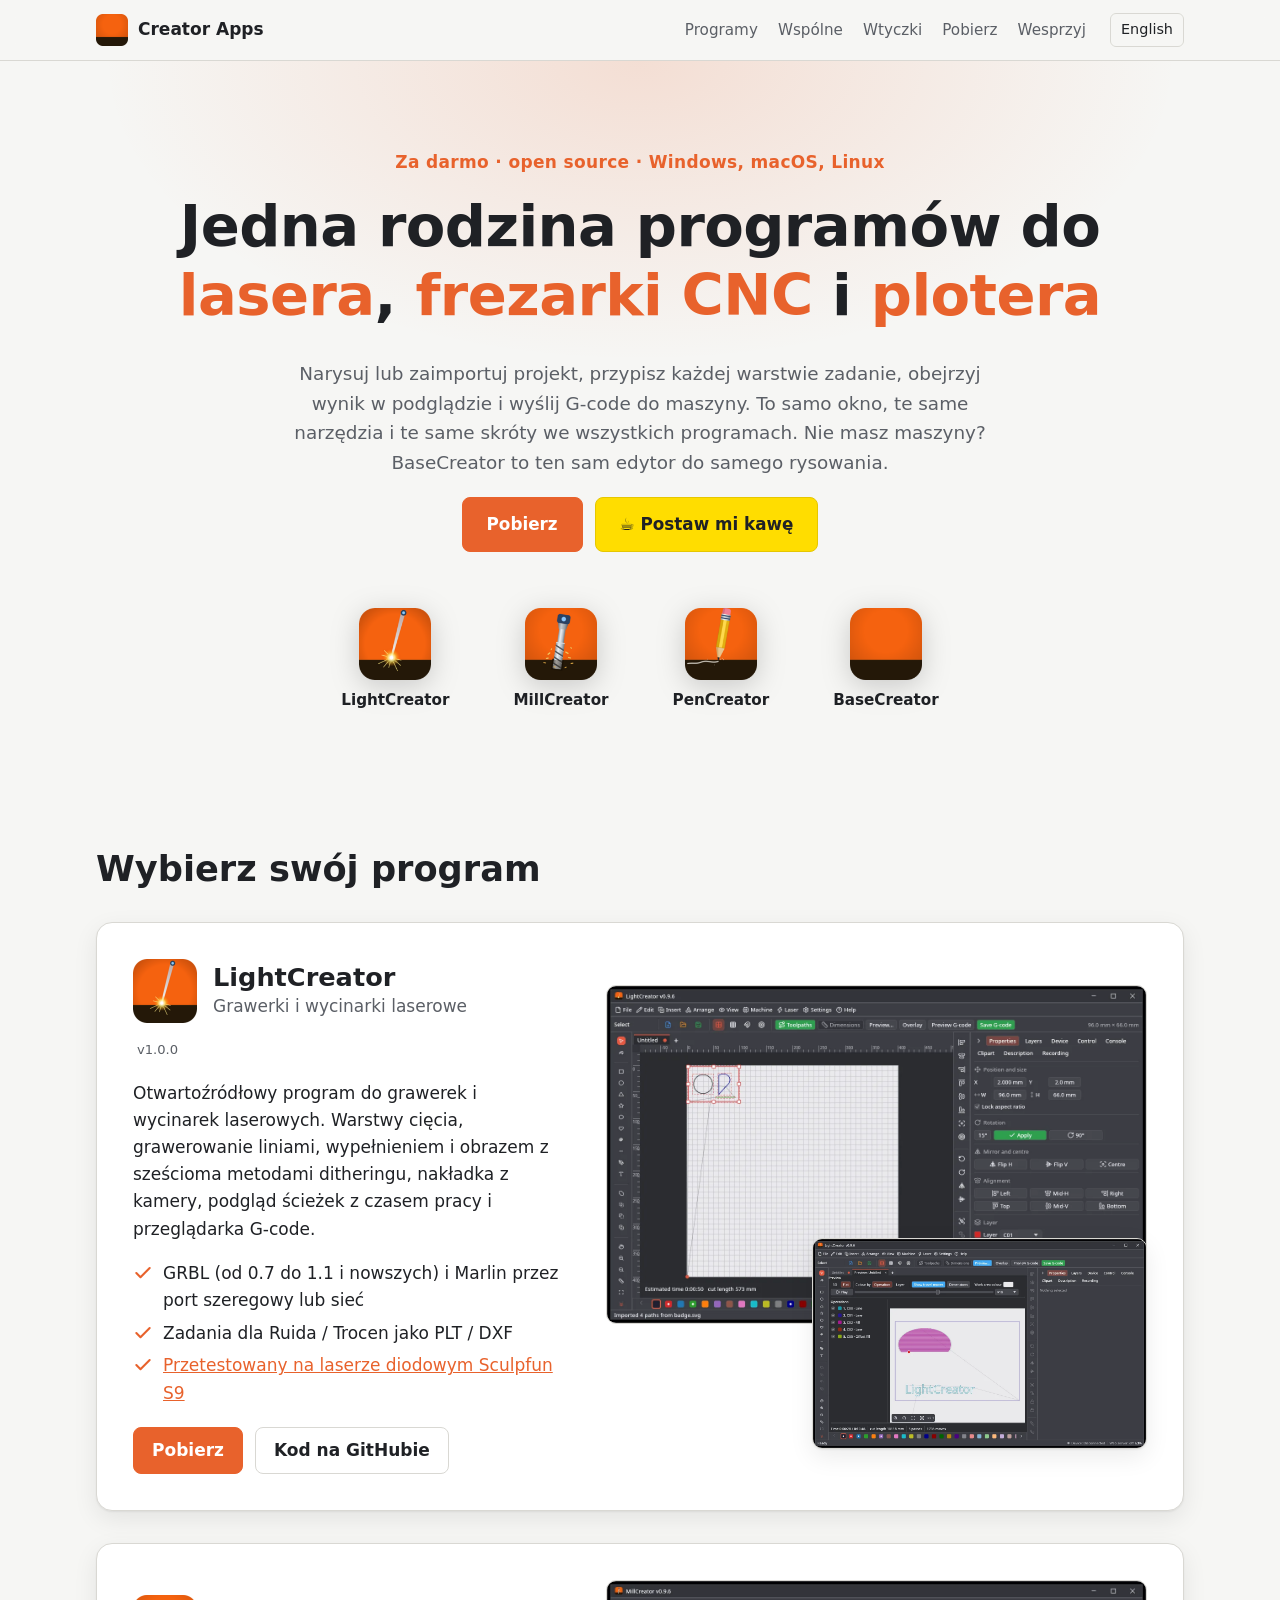
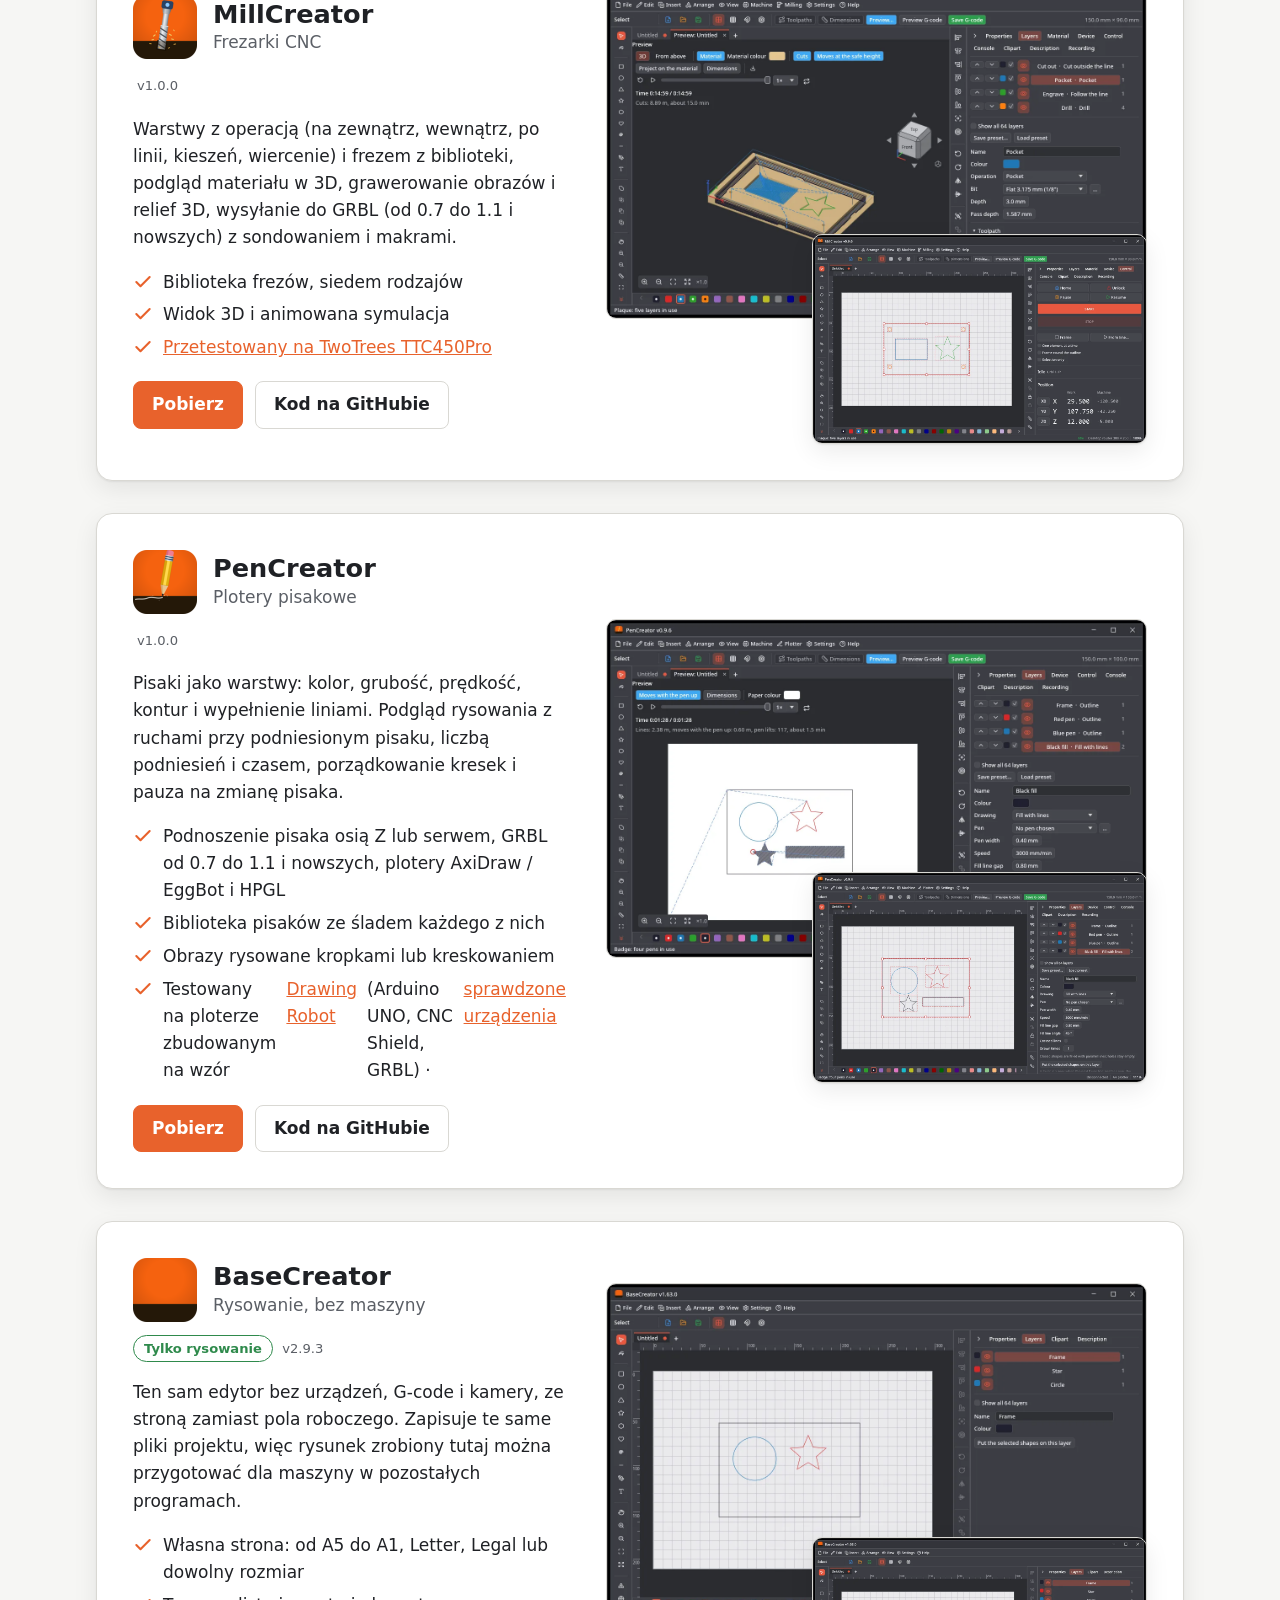
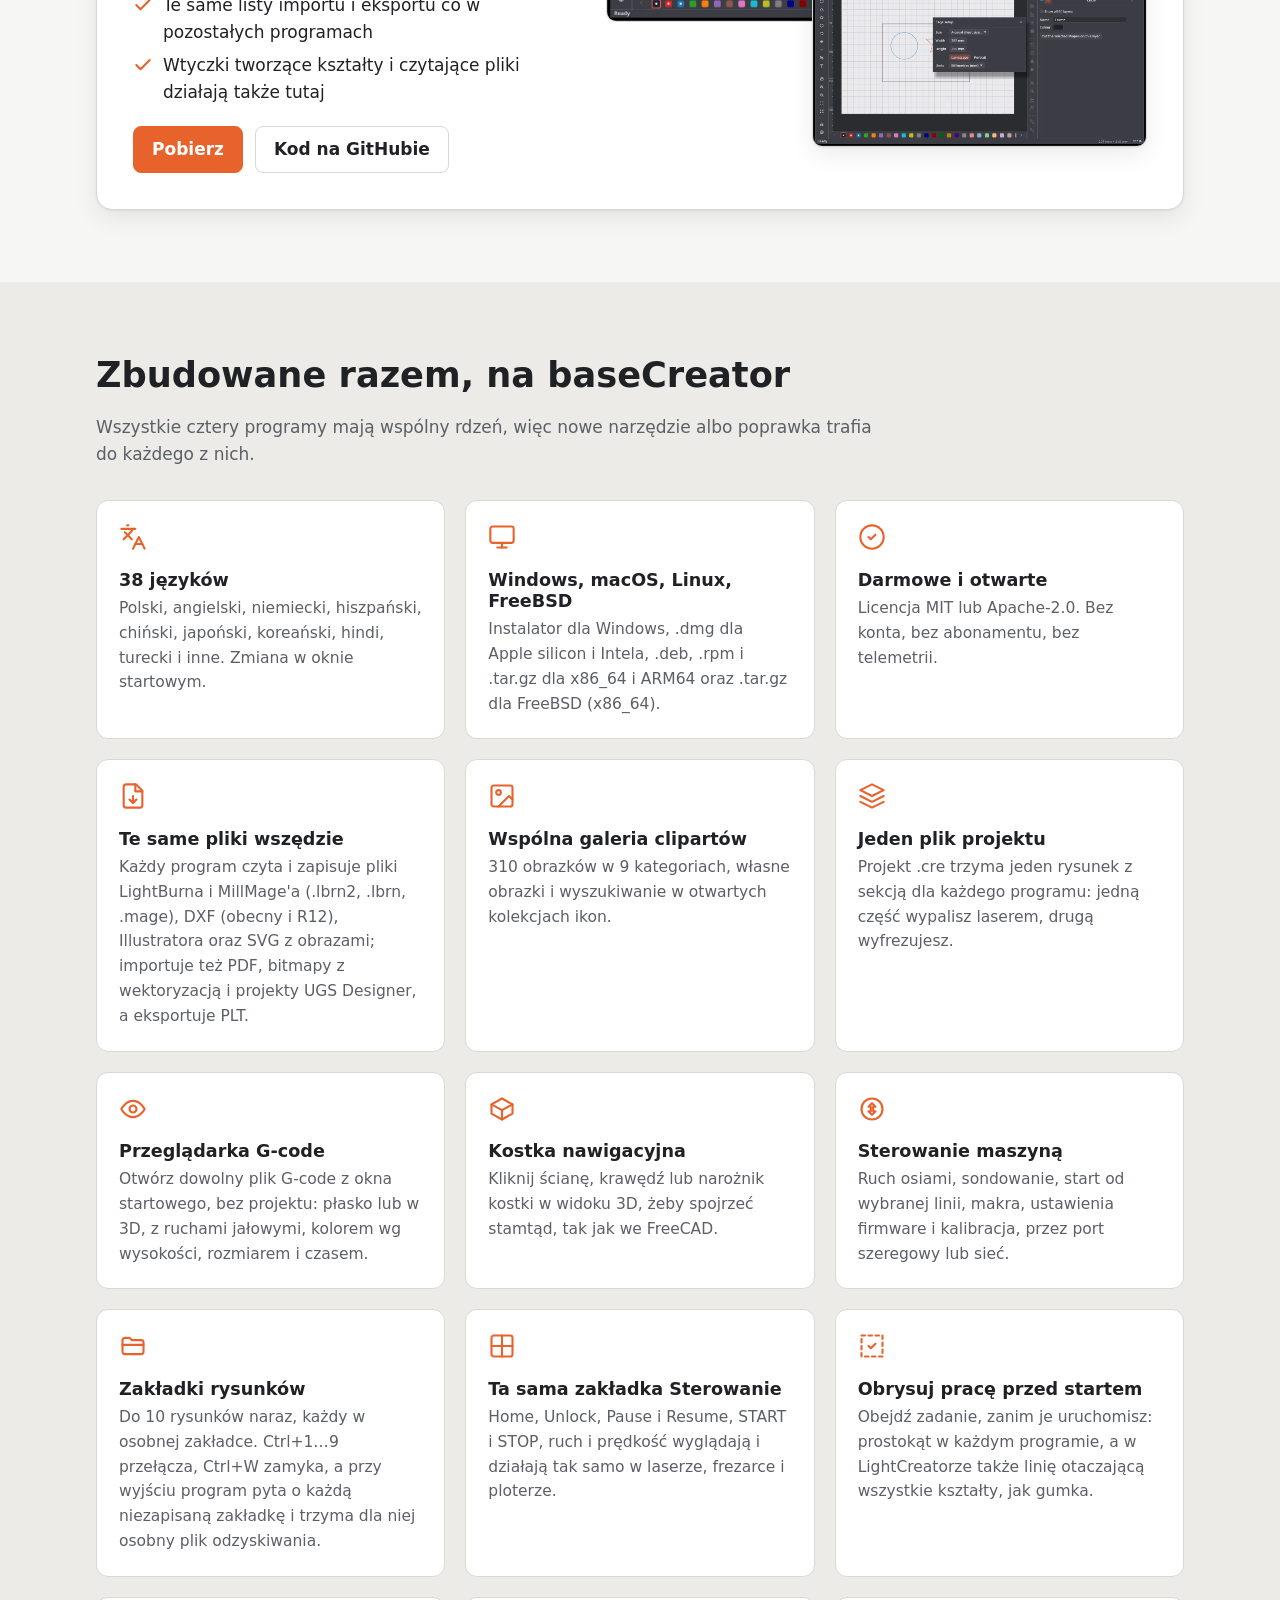
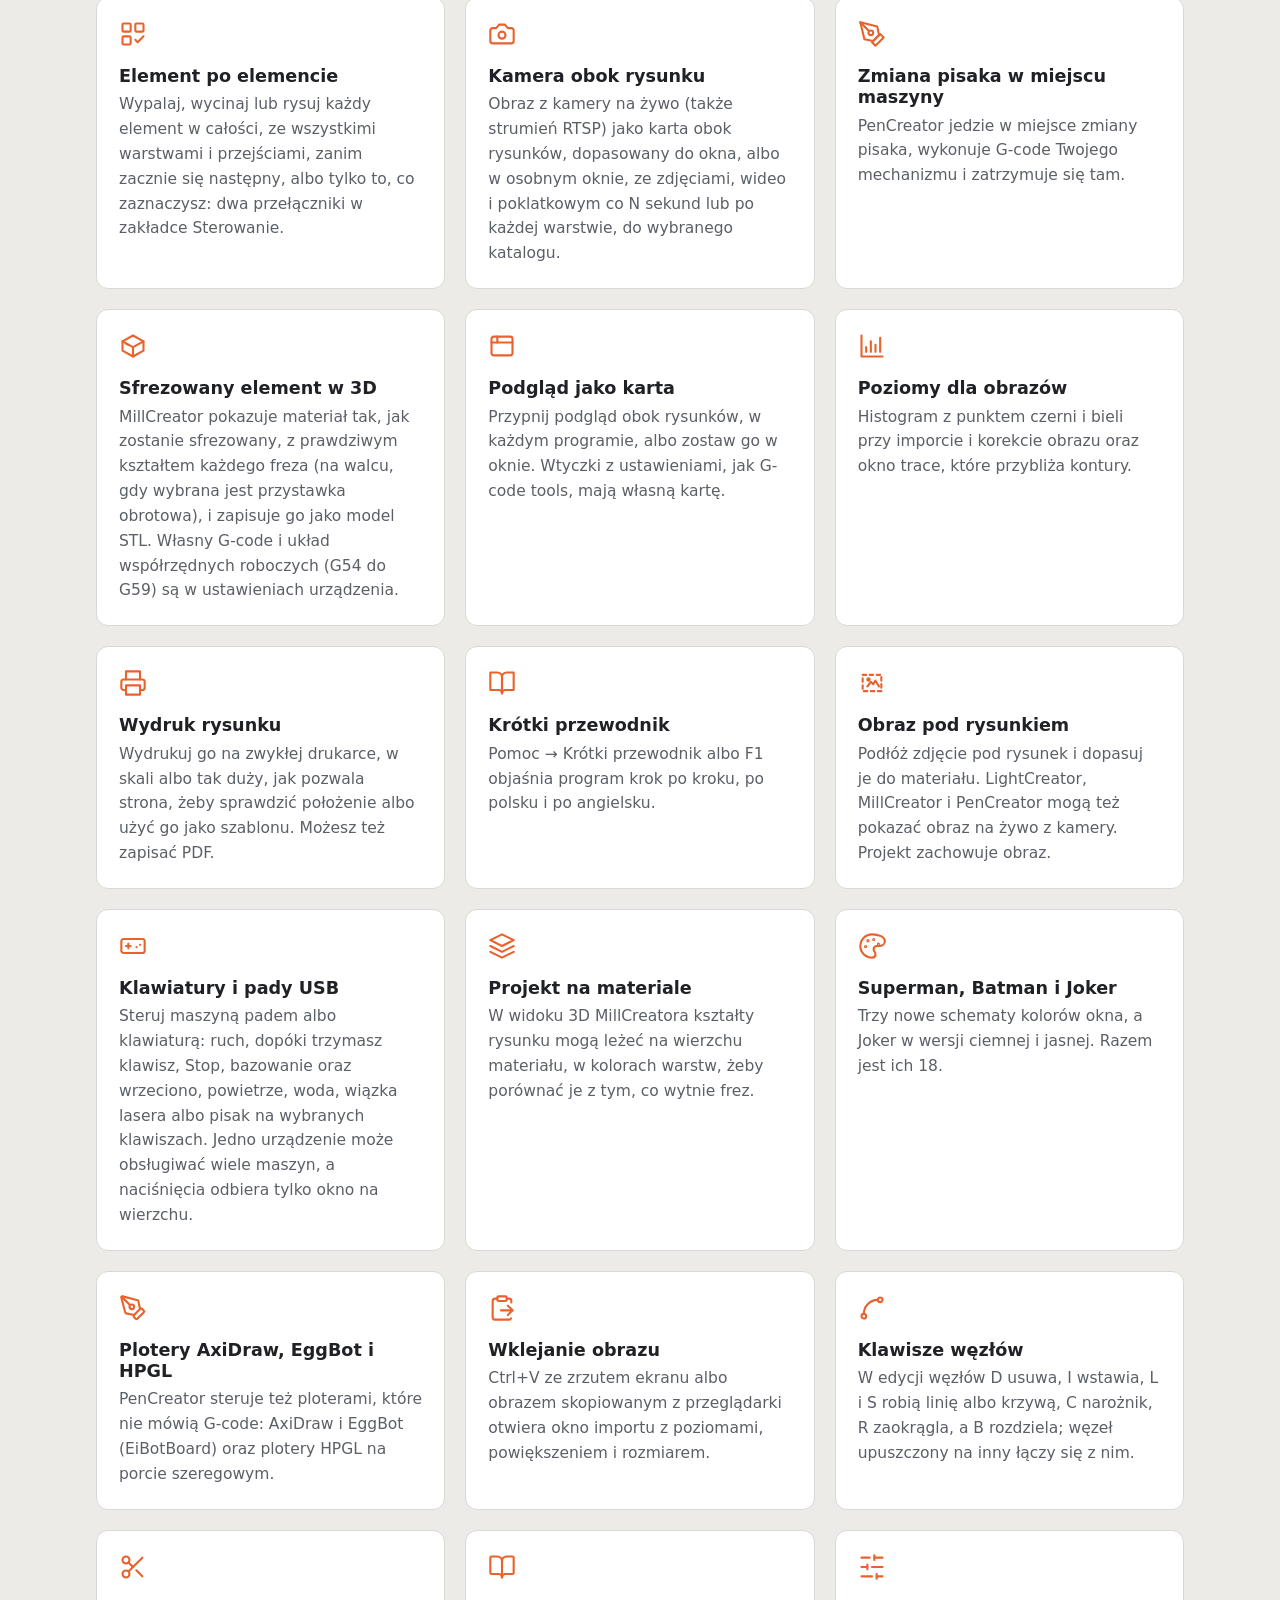
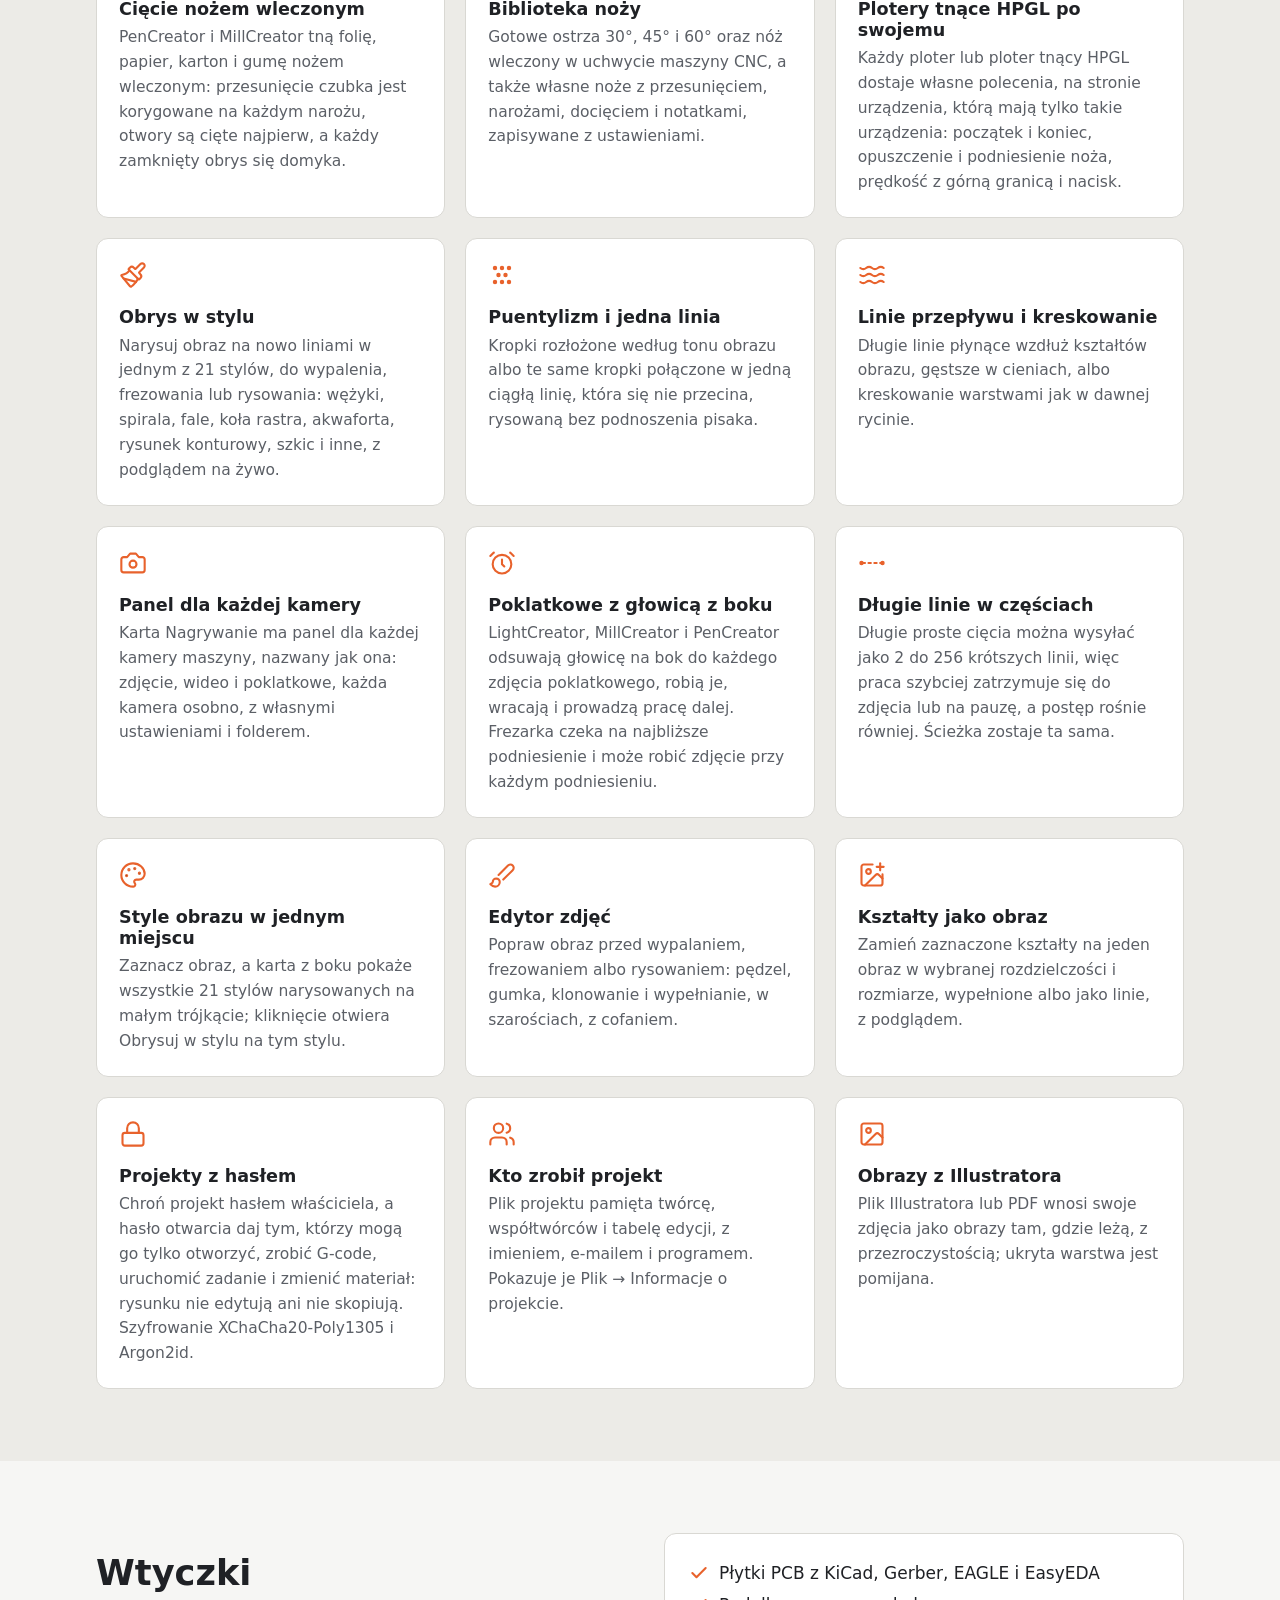
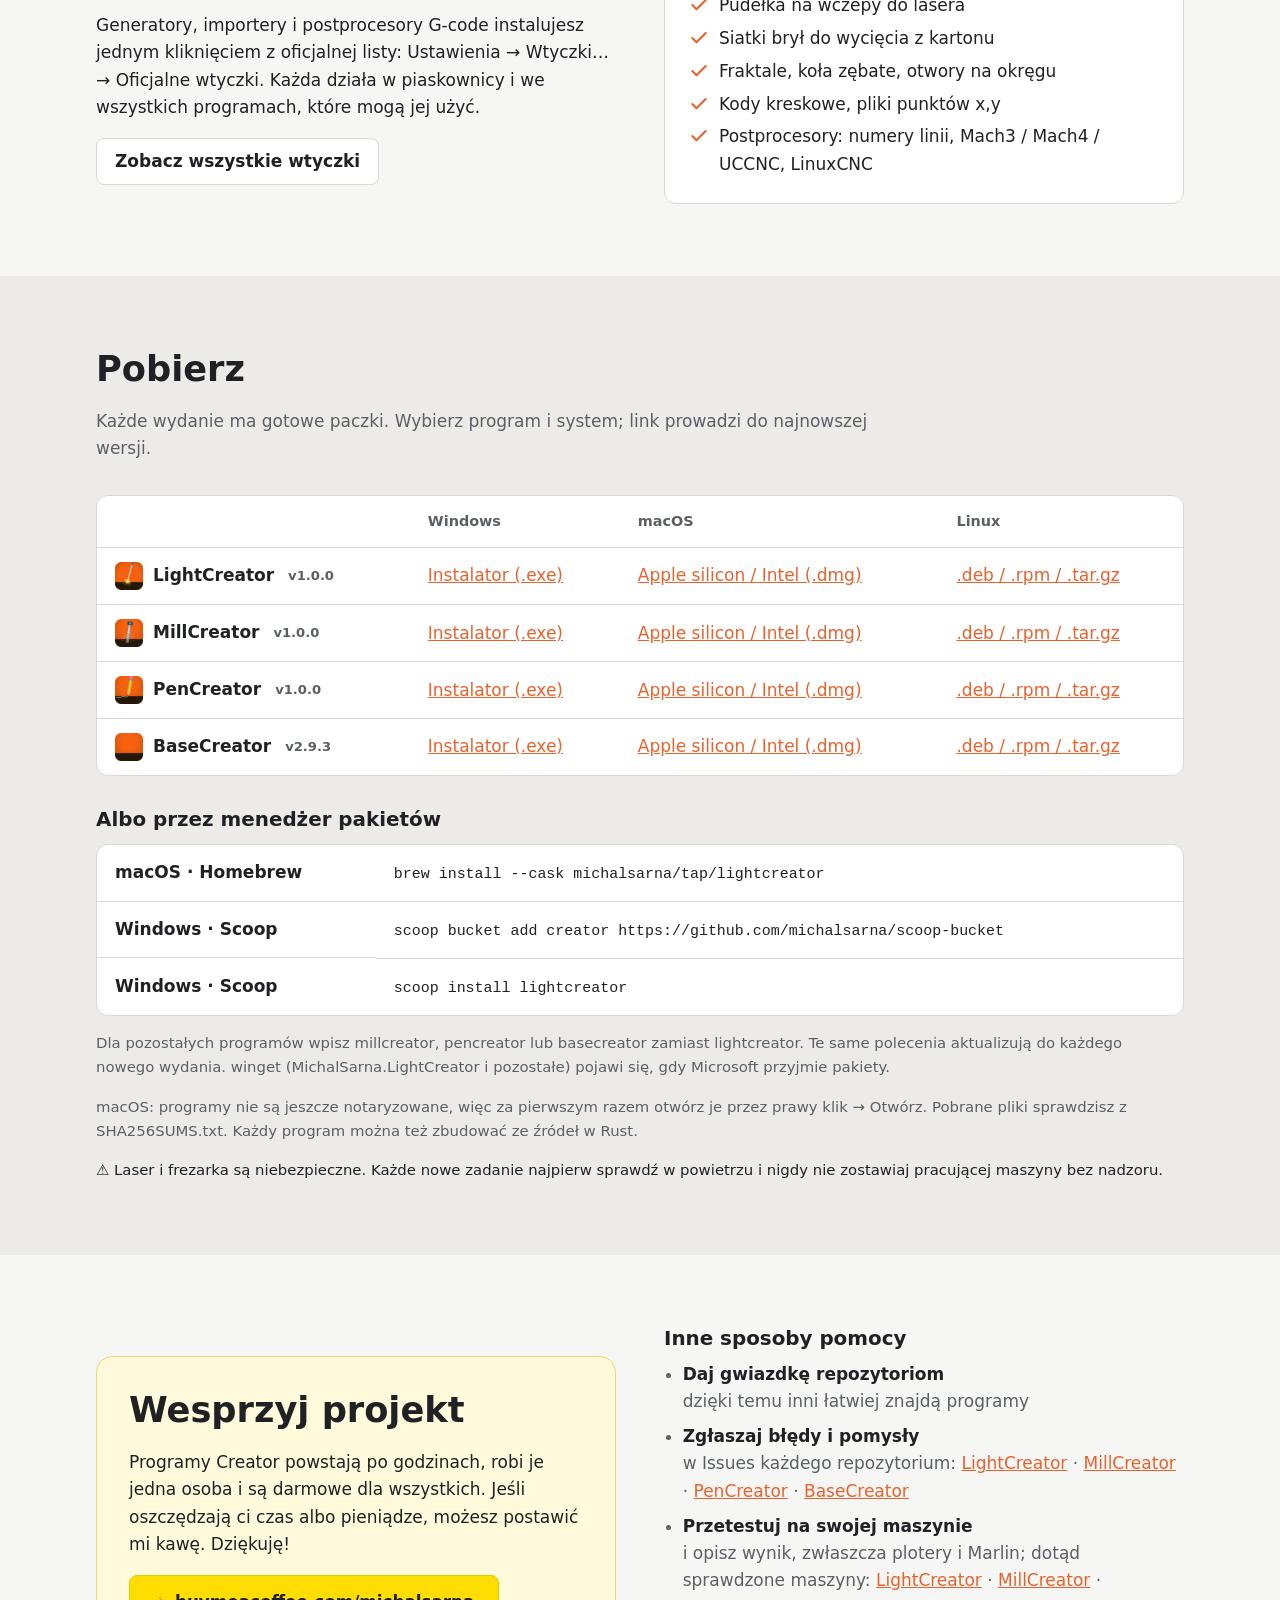
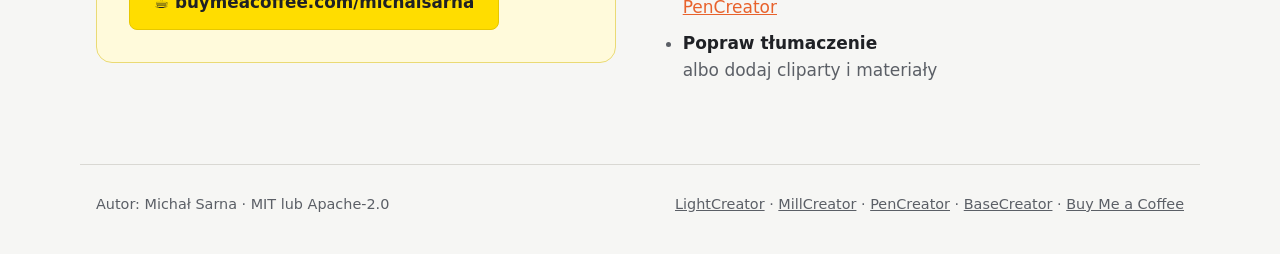
==== commit 23df6edc: "v1.0.0 / BaseCreator v2.9.3; tiles: projects with a password, who made the project, pictures from Il" ====
--- a/pl/index.html
+++ b/pl/index.html
@@ -27,7 +27,7 @@
    "description": "Otwartoźródłowy program do grawerek i wycinarek laserowych. Warstwy cięcia, grawerowanie liniami, wypełnieniem i obrazem z sześcioma metodami ditheringu, nakładka z kamery, podgląd ścieżek z czasem pracy i przeglądarka G-code.",
    "applicationCategory": "DesignApplication",
    "operatingSystem": "Windows, macOS, Linux, FreeBSD",
-   "softwareVersion": "0.9.10",
+   "softwareVersion": "1.0.0",
    "url": "https://github.com/michalsarna/LightCreator",
    "downloadUrl": "https://github.com/michalsarna/LightCreator/releases/latest",
    "license": [
@@ -50,7 +50,7 @@
    "description": "Warstwy z operacją (na zewnątrz, wewnątrz, po linii, kieszeń, wiercenie) i frezem z biblioteki, podgląd materiału w 3D, grawerowanie obrazów i relief 3D, wysyłanie do GRBL (od 0.7 do 1.1 i nowszych) z sondowaniem i makrami.",
    "applicationCategory": "DesignApplication",
    "operatingSystem": "Windows, macOS, Linux, FreeBSD",
-   "softwareVersion": "0.9.10",
+   "softwareVersion": "1.0.0",
    "url": "https://github.com/michalsarna/MillCreator",
    "downloadUrl": "https://github.com/michalsarna/MillCreator/releases/latest",
    "license": [
@@ -73,7 +73,7 @@
    "description": "Pisaki jako warstwy: kolor, grubość, prędkość, kontur i wypełnienie liniami. Podgląd rysowania z ruchami przy podniesionym pisaku, liczbą podniesień i czasem, porządkowanie kresek i pauza na zmianę pisaka.",
    "applicationCategory": "DesignApplication",
    "operatingSystem": "Windows, macOS, Linux, FreeBSD",
-   "softwareVersion": "0.9.10",
+   "softwareVersion": "1.0.0",
    "url": "https://github.com/michalsarna/PenCreator",
    "downloadUrl": "https://github.com/michalsarna/PenCreator/releases/latest",
    "license": [
@@ -96,7 +96,7 @@
    "description": "Ten sam edytor bez urządzeń, G-code i kamery, ze stroną zamiast pola roboczego. Zapisuje te same pliki projektu, więc rysunek zrobiony tutaj można przygotować dla maszyny w pozostałych programach.",
    "applicationCategory": "DesignApplication",
    "operatingSystem": "Windows, macOS, Linux, FreeBSD",
-   "softwareVersion": "2.7.13",
+   "softwareVersion": "2.9.3",
    "url": "https://github.com/michalsarna/baseCreator",
    "downloadUrl": "https://github.com/michalsarna/baseCreator/releases/latest",
    "license": [
@@ -155,7 +155,7 @@
             <img src="../img/lightcreator.png" alt="" width="64" height="64">
             <div><h3>LightCreator</h3><p class="tag">Grawerki i wycinarki laserowe</p></div>
           </header>
-          <span class="ver">v0.9.10</span>
+          <span class="ver">v1.0.0</span>
           <p>Otwartoźródłowy program do grawerek i wycinarek laserowych. Warstwy cięcia, grawerowanie liniami, wypełnieniem i obrazem z sześcioma metodami ditheringu, nakładka z kamery, podgląd ścieżek z czasem pracy i przeglądarka G-code.</p>
           <ul class="checks"><li><svg viewBox="0 0 24 24" aria-hidden="true"><path d="M20 6 9 17l-5-5"/></svg>GRBL (od 0.7 do 1.1 i nowszych) i Marlin przez port szeregowy lub sieć</li><li><svg viewBox="0 0 24 24" aria-hidden="true"><path d="M20 6 9 17l-5-5"/></svg>Zadania dla Ruida / Trocen jako PLT / DXF</li><li><svg viewBox="0 0 24 24" aria-hidden="true"><path d="M20 6 9 17l-5-5"/></svg><a href="https://github.com/michalsarna/LightCreator/blob/main/TESTS_ON_DEVICES.md">Przetestowany na laserze diodowym Sculpfun S9</a></li></ul>
           <div class="actions">
@@ -171,7 +171,7 @@
             <img src="../img/millcreator.png" alt="" width="64" height="64">
             <div><h3>MillCreator</h3><p class="tag">Frezarki CNC</p></div>
           </header>
-          <span class="ver">v0.9.10</span>
+          <span class="ver">v1.0.0</span>
           <p>Warstwy z operacją (na zewnątrz, wewnątrz, po linii, kieszeń, wiercenie) i frezem z biblioteki, podgląd materiału w 3D, grawerowanie obrazów i relief 3D, wysyłanie do GRBL (od 0.7 do 1.1 i nowszych) z sondowaniem i makrami.</p>
           <ul class="checks"><li><svg viewBox="0 0 24 24" aria-hidden="true"><path d="M20 6 9 17l-5-5"/></svg>Biblioteka frezów, siedem rodzajów</li><li><svg viewBox="0 0 24 24" aria-hidden="true"><path d="M20 6 9 17l-5-5"/></svg>Widok 3D i animowana symulacja</li><li><svg viewBox="0 0 24 24" aria-hidden="true"><path d="M20 6 9 17l-5-5"/></svg><a href="https://github.com/michalsarna/MillCreator/blob/main/TESTS_ON_DEVICES.md">Przetestowany na TwoTrees TTC450Pro</a></li></ul>
           <div class="actions">
@@ -187,7 +187,7 @@
             <img src="../img/pencreator.png" alt="" width="64" height="64">
             <div><h3>PenCreator</h3><p class="tag">Plotery pisakowe</p></div>
           </header>
-          <span class="ver">v0.9.10</span>
+          <span class="ver">v1.0.0</span>
           <p>Pisaki jako warstwy: kolor, grubość, prędkość, kontur i wypełnienie liniami. Podgląd rysowania z ruchami przy podniesionym pisaku, liczbą podniesień i czasem, porządkowanie kresek i pauza na zmianę pisaka.</p>
           <ul class="checks"><li><svg viewBox="0 0 24 24" aria-hidden="true"><path d="M20 6 9 17l-5-5"/></svg>Podnoszenie pisaka osią Z lub serwem, GRBL od 0.7 do 1.1 i nowszych, plotery AxiDraw / EggBot i HPGL</li><li><svg viewBox="0 0 24 24" aria-hidden="true"><path d="M20 6 9 17l-5-5"/></svg>Biblioteka pisaków ze śladem każdego z nich</li><li><svg viewBox="0 0 24 24" aria-hidden="true"><path d="M20 6 9 17l-5-5"/></svg>Obrazy rysowane kropkami lub kreskowaniem</li><li><svg viewBox="0 0 24 24" aria-hidden="true"><path d="M20 6 9 17l-5-5"/></svg>Testowany na ploterze zbudowanym na wzór <a href="https://www.printables.com/model/137296-drawing-robot-arduino-uno-cnc-shield-grbl">Drawing Robot</a> (Arduino UNO, CNC Shield, GRBL) · <a href="https://github.com/michalsarna/PenCreator/blob/main/TESTS_ON_DEVICES.md">sprawdzone urządzenia</a></li></ul>
           <div class="actions">
@@ -203,7 +203,7 @@
             <img src="../img/basecreator.png" alt="" width="64" height="64">
             <div><h3>BaseCreator</h3><p class="tag">Rysowanie, bez maszyny</p></div>
           </header>
-          <span class="status">Tylko rysowanie</span> <span class="ver">v2.7.13</span>
+          <span class="status">Tylko rysowanie</span> <span class="ver">v2.9.3</span>
           <p>Ten sam edytor bez urządzeń, G-code i kamery, ze stroną zamiast pola roboczego. Zapisuje te same pliki projektu, więc rysunek zrobiony tutaj można przygotować dla maszyny w pozostałych programach.</p>
           <ul class="checks"><li><svg viewBox="0 0 24 24" aria-hidden="true"><path d="M20 6 9 17l-5-5"/></svg>Własna strona: od A5 do A1, Letter, Legal lub dowolny rozmiar</li><li><svg viewBox="0 0 24 24" aria-hidden="true"><path d="M20 6 9 17l-5-5"/></svg>Te same listy importu i eksportu co w pozostałych programach</li><li><svg viewBox="0 0 24 24" aria-hidden="true"><path d="M20 6 9 17l-5-5"/></svg>Wtyczki tworzące kształty i czytające pliki działają także tutaj</li></ul>
           <div class="actions">
@@ -219,7 +219,7 @@
     <div class="wrap">
       <h2>Zbudowane razem, na baseCreator</h2>
       <p class="sub">Wszystkie cztery programy mają wspólny rdzeń, więc nowe narzędzie albo poprawka trafia do każdego z nich.</p>
-      <div class="feats"><div class="feat"><svg viewBox="0 0 24 24" aria-hidden="true"><path d="m5 8 6 6"/><path d="m4 14 6-6 2-3"/><path d="M2 5h12"/><path d="M7 2h1"/><path d="m22 22-5-10-5 10"/><path d="M14 18h6"/></svg><h3>38 języków</h3><p>Polski, angielski, niemiecki, hiszpański, chiński, japoński, koreański, hindi, turecki i inne. Zmiana w oknie startowym.</p></div><div class="feat"><svg viewBox="0 0 24 24" aria-hidden="true"><rect x="2" y="3" width="20" height="14" rx="2"/><path d="M8 21h8"/><path d="M12 17v4"/></svg><h3>Windows, macOS, Linux, FreeBSD</h3><p>Instalator dla Windows, .dmg dla Apple silicon i Intela, .deb, .rpm i .tar.gz dla x86_64 i ARM64 oraz .tar.gz dla FreeBSD (x86_64).</p></div><div class="feat"><svg viewBox="0 0 24 24" aria-hidden="true"><path d="M12 2a10 10 0 1 0 0 20 10 10 0 0 0 0-20Z"/><path d="M9 12l2 2 4-4"/></svg><h3>Darmowe i otwarte</h3><p>Licencja MIT lub Apache-2.0. Bez konta, bez abonamentu, bez telemetrii.</p></div><div class="feat"><svg viewBox="0 0 24 24" aria-hidden="true"><path d="M14.5 2H6a2 2 0 0 0-2 2v16a2 2 0 0 0 2 2h12a2 2 0 0 0 2-2V7.5Z"/><path d="M14 2v6h6"/><path d="M12 18v-6"/><path d="m9 15 3 3 3-3"/></svg><h3>Te same pliki wszędzie</h3><p>Każdy program czyta i zapisuje pliki LightBurna i MillMage'a (.lbrn2, .lbrn, .mage), DXF (obecny i R12), Illustratora oraz SVG z obrazami; importuje też PDF, bitmapy z wektoryzacją i projekty UGS Designer, a eksportuje PLT.</p></div><div class="feat"><svg viewBox="0 0 24 24" aria-hidden="true"><rect x="3" y="3" width="18" height="18" rx="2"/><circle cx="9" cy="9" r="2"/><path d="m21 15-3-3-9 9"/></svg><h3>Wspólna galeria clipartów</h3><p>310 obrazków w 9 kategoriach, własne obrazki i wyszukiwanie w otwartych kolekcjach ikon.</p></div><div class="feat"><svg viewBox="0 0 24 24" aria-hidden="true"><path d="M12 2 2 7l10 5 10-5-10-5Z"/><path d="m2 17 10 5 10-5"/><path d="m2 12 10 5 10-5"/></svg><h3>Jeden plik projektu</h3><p>Projekt .cre trzyma jeden rysunek z sekcją dla każdego programu: jedną część wypalisz laserem, drugą wyfrezujesz.</p></div><div class="feat"><svg viewBox="0 0 24 24" aria-hidden="true"><path d="M2 12s3.6-7 10-7 10 7 10 7-3.6 7-10 7S2 12 2 12Z"/><circle cx="12" cy="12" r="3"/></svg><h3>Przeglądarka G-code</h3><p>Otwórz dowolny plik G-code z okna startowego, bez projektu: płasko lub w 3D, z ruchami jałowymi, kolorem wg wysokości, rozmiarem i czasem.</p></div><div class="feat"><svg viewBox="0 0 24 24" aria-hidden="true"><path d="M21 8 12 3 3 8v8l9 5 9-5Z"/><path d="m3 8 9 5 9-5"/><path d="M12 13v8"/></svg><h3>Kostka nawigacyjna</h3><p>Kliknij ścianę, krawędź lub narożnik kostki w widoku 3D, żeby spojrzeć stamtąd, tak jak we FreeCAD.</p></div><div class="feat"><svg viewBox="0 0 24 24" aria-hidden="true"><circle cx="12" cy="12" r="9"/><path d="m12 7 3 3h-2v4h2l-3 3-3-3h2v-4H9Z"/></svg><h3>Sterowanie maszyną</h3><p>Ruch osiami, sondowanie, start od wybranej linii, makra, ustawienia firmware i kalibracja, przez port szeregowy lub sieć.</p></div><div class="feat"><svg viewBox="0 0 24 24" aria-hidden="true"><path d="M3 7a2 2 0 0 1 2-2h4l2 2h8a2 2 0 0 1 2 2v8a2 2 0 0 1-2 2H5a2 2 0 0 1-2-2Z"/><path d="M3 11h18"/></svg><h3>Zakładki rysunków</h3><p>Do 10 rysunków naraz, każdy w osobnej zakładce. Ctrl+1…9 przełącza, Ctrl+W zamyka, a przy wyjściu program pyta o każdą niezapisaną zakładkę i trzyma dla niej osobny plik odzyskiwania.</p></div><div class="feat"><svg viewBox="0 0 24 24" aria-hidden="true"><rect x="3" y="3" width="18" height="18" rx="2"/><path d="M3 12h18"/><path d="M12 3v18"/></svg><h3>Ta sama zakładka Sterowanie</h3><p>Home, Unlock, Pause i Resume, START i STOP, ruch i prędkość wyglądają i działają tak samo w laserze, frezarce i ploterze.</p></div><div class="feat"><svg viewBox="0 0 24 24" aria-hidden="true"><path d="M3 3h18v18H3Z" stroke-dasharray="3 3"/><path d="m9 12 2 2 4-4"/></svg><h3>Obrysuj pracę przed startem</h3><p>Obejdź zadanie, zanim je uruchomisz: prostokąt w każdym programie, a w LightCreatorze także linię otaczającą wszystkie kształty, jak gumka.</p></div><div class="feat"><svg viewBox="0 0 24 24" aria-hidden="true"><rect x="3" y="3" width="7" height="7" rx="1"/><rect x="14" y="3" width="7" height="7" rx="1"/><rect x="3" y="14" width="7" height="7" rx="1"/><path d="m14 17 2 2 5-5"/></svg><h3>Element po elemencie</h3><p>Wypalaj, wycinaj lub rysuj każdy element w całości, ze wszystkimi warstwami i przejściami, zanim zacznie się następny, albo tylko to, co zaznaczysz: dwa przełączniki w zakładce Sterowanie.</p></div><div class="feat"><svg viewBox="0 0 24 24" aria-hidden="true"><path d="M14.5 4h-5L7 7H4a2 2 0 0 0-2 2v9a2 2 0 0 0 2 2h16a2 2 0 0 0 2-2V9a2 2 0 0 0-2-2h-3Z"/><circle cx="12" cy="13" r="3"/></svg><h3>Kamera obok rysunku</h3><p>Obraz z kamery na żywo (także strumień RTSP) jako karta obok rysunków, dopasowany do okna, albo w osobnym oknie, ze zdjęciami, wideo i poklatkowym co N sekund lub po każdej warstwie, do wybranego katalogu.</p></div><div class="feat"><svg viewBox="0 0 24 24" aria-hidden="true"><path d="m12 19 7-7 3 3-7 7-3-3Z"/><path d="m18 13-1.5-7.5L2 2l3.5 14.5L13 18l5-5Z"/><path d="m2 2 7.6 7.6"/><circle cx="11" cy="11" r="2"/></svg><h3>Zmiana pisaka w miejscu maszyny</h3><p>PenCreator jedzie w miejsce zmiany pisaka, wykonuje G-code Twojego mechanizmu i zatrzymuje się tam.</p></div><div class="feat"><svg viewBox="0 0 24 24" aria-hidden="true"><path d="M21 8 12 3 3 8v8l9 5 9-5Z"/><path d="M3 8l9 5 9-5"/><path d="M12 13v8"/><path d="M8 11l-2-1"/></svg><h3>Sfrezowany element w 3D</h3><p>MillCreator pokazuje materiał tak, jak zostanie sfrezowany, z prawdziwym kształtem każdego freza (na walcu, gdy wybrana jest przystawka obrotowa), i zapisuje go jako model STL. Własny G-code i układ współrzędnych roboczych (G54 do G59) są w ustawieniach urządzenia.</p></div><div class="feat"><svg viewBox="0 0 24 24" aria-hidden="true"><rect x="3" y="4" width="18" height="16" rx="2"/><path d="M3 9h18"/><path d="M8 4v5"/></svg><h3>Podgląd jako karta</h3><p>Przypnij podgląd obok rysunków, w każdym programie, albo zostaw go w oknie. Wtyczki z ustawieniami, jak G-code tools, mają własną kartę.</p></div><div class="feat"><svg viewBox="0 0 24 24" aria-hidden="true"><path d="M3 3v18h18"/><path d="M7 17v-4"/><path d="M11 17V8"/><path d="M15 17v-6"/><path d="M19 17V5"/></svg><h3>Poziomy dla obrazów</h3><p>Histogram z punktem czerni i bieli przy imporcie i korekcie obrazu oraz okno trace, które przybliża kontury.</p></div><div class="feat"><svg viewBox="0 0 24 24" aria-hidden="true"><path d="M6 9V2h12v7"/><path d="M6 18H4a2 2 0 0 1-2-2v-5a2 2 0 0 1 2-2h16a2 2 0 0 1 2 2v5a2 2 0 0 1-2 2h-2"/><rect x="6" y="14" width="12" height="8"/></svg><h3>Wydruk rysunku</h3><p>Wydrukuj go na zwykłej drukarce, w skali albo tak duży, jak pozwala strona, żeby sprawdzić położenie albo użyć go jako szablonu. Możesz też zapisać PDF.</p></div><div class="feat"><svg viewBox="0 0 24 24" aria-hidden="true"><path d="M2 3h6a4 4 0 0 1 4 4v14a3 3 0 0 0-3-3H2Z"/><path d="M22 3h-6a4 4 0 0 0-4 4v14a3 3 0 0 1 3-3h7Z"/></svg><h3>Krótki przewodnik</h3><p>Pomoc → Krótki przewodnik albo F1 objaśnia program krok po kroku, po polsku i po angielsku.</p></div><div class="feat"><svg viewBox="0 0 24 24" aria-hidden="true"><path d="M4 5h16v14H4Z" stroke-dasharray="3 3"/><path d="m8 15 3-4 2 2 2-3 3 5"/><circle cx="9" cy="9" r="1"/></svg><h3>Obraz pod rysunkiem</h3><p>Podłóż zdjęcie pod rysunek i dopasuj je do materiału. LightCreator, MillCreator i PenCreator mogą też pokazać obraz na żywo z kamery. Projekt zachowuje obraz.</p></div><div class="feat"><svg viewBox="0 0 24 24" aria-hidden="true"><line x1="6" x2="10" y1="12" y2="12"/><line x1="8" x2="8" y1="10" y2="14"/><line x1="15" x2="15.01" y1="13" y2="13"/><line x1="18" x2="18.01" y1="11" y2="11"/><rect x="2" y="6" width="20" height="12" rx="2"/></svg><h3>Klawiatury i pady USB</h3><p>Steruj maszyną padem albo klawiaturą: ruch, dopóki trzymasz klawisz, Stop, bazowanie oraz wrzeciono, powietrze, woda, wiązka lasera albo pisak na wybranych klawiszach. Jedno urządzenie może obsługiwać wiele maszyn, a naciśnięcia odbiera tylko okno na wierzchu.</p></div><div class="feat"><svg viewBox="0 0 24 24" aria-hidden="true"><path d="m12 2 10 5-10 5L2 7l10-5Z"/><path d="m2 12 10 5 10-5"/><path d="m2 17 10 5 10-5"/></svg><h3>Projekt na materiale</h3><p>W widoku 3D MillCreatora kształty rysunku mogą leżeć na wierzchu materiału, w kolorach warstw, żeby porównać je z tym, co wytnie frez.</p></div><div class="feat"><svg viewBox="0 0 24 24" aria-hidden="true"><circle cx="13.5" cy="6.5" r=".5"/><circle cx="17.5" cy="10.5" r=".5"/><circle cx="8.5" cy="7.5" r=".5"/><circle cx="6.5" cy="12.5" r=".5"/><path d="M12 2a10 10 0 0 0 0 20c1.7 0 3-1.3 3-3 0-.8-.3-1.5-.8-2-.5-.5-.8-1.2-.8-2 0-1.7 1.3-3 3-3h2.4c2.3 0 4.2-1.9 4.2-4.2C23 4.3 18 2 12 2Z"/></svg><h3>Superman, Batman i Joker</h3><p>Trzy nowe schematy kolorów okna, a Joker w wersji ciemnej i jasnej. Razem jest ich 18.</p></div><div class="feat"><svg viewBox="0 0 24 24" aria-hidden="true"><path d="M15.707 21.293a1 1 0 0 1-1.414 0l-1.586-1.586a1 1 0 0 1 0-1.414l5.586-5.586a1 1 0 0 1 1.414 0l1.586 1.586a1 1 0 0 1 0 1.414z"/><path d="m18 13-1.375-6.874a1 1 0 0 0-.746-.776L3.235 2.028a1 1 0 0 0-1.207 1.207L5.35 15.879a1 1 0 0 0 .776.746L13 18"/><path d="m2.3 2.3 7.286 7.286"/><circle cx="11" cy="11" r="2"/></svg><h3>Plotery AxiDraw, EggBot i HPGL</h3><p>PenCreator steruje też ploterami, które nie mówią G-code: AxiDraw i EggBot (EiBotBoard) oraz plotery HPGL na porcie szeregowym.</p></div><div class="feat"><svg viewBox="0 0 24 24" aria-hidden="true"><path d="M11 14h10"/><path d="M16 4h2a2 2 0 0 1 2 2v1.344"/><path d="m17 18 4-4-4-4"/><path d="M8 4H6a2 2 0 0 0-2 2v14a2 2 0 0 0 2 2h12a2 2 0 0 0 1.793-1.113"/><rect x="8" y="2" width="8" height="4" rx="1"/></svg><h3>Wklejanie obrazu</h3><p>Ctrl+V ze zrzutem ekranu albo obrazem skopiowanym z przeglądarki otwiera okno importu z poziomami, powiększeniem i rozmiarem.</p></div><div class="feat"><svg viewBox="0 0 24 24" aria-hidden="true"><circle cx="19" cy="5" r="2"/><circle cx="5" cy="19" r="2"/><path d="M5 17A12 12 0 0 1 17 5"/></svg><h3>Klawisze węzłów</h3><p>W edycji węzłów D usuwa, I wstawia, L i S robią linię albo krzywą, C narożnik, R zaokrągla, a B rozdziela; węzeł upuszczony na inny łączy się z nim.</p></div><div class="feat"><svg viewBox="0 0 24 24" aria-hidden="true"><circle cx="6" cy="6" r="3"/><path d="M8.12 8.12 12 12"/><path d="M20 4 8.12 15.88"/><circle cx="6" cy="18" r="3"/><path d="M14.8 14.8 20 20"/></svg><h3>Cięcie nożem wleczonym</h3><p>PenCreator i MillCreator tną folię, papier, karton i gumę nożem wleczonym: przesunięcie czubka jest korygowane na każdym narożu, otwory są cięte najpierw, a każdy zamknięty obrys się domyka.</p></div><div class="feat"><svg viewBox="0 0 24 24" aria-hidden="true"><path d="M12 7v14"/><path d="M3 18a1 1 0 0 1-1-1V4a1 1 0 0 1 1-1h5a4 4 0 0 1 4 4 4 4 0 0 1 4-4h5a1 1 0 0 1 1 1v13a1 1 0 0 1-1 1h-6a3 3 0 0 0-3 3 3 3 0 0 0-3-3z"/></svg><h3>Biblioteka noży</h3><p>Gotowe ostrza 30°, 45° i 60° oraz nóż wleczony w uchwycie maszyny CNC, a także własne noże z przesunięciem, narożami, docięciem i notatkami, zapisywane z ustawieniami.</p></div><div class="feat"><svg viewBox="0 0 24 24" aria-hidden="true"><path d="M21 4h-7"/><path d="M10 4H3"/><path d="M21 12h-9"/><path d="M8 12H3"/><path d="M21 20h-5"/><path d="M12 20H3"/><path d="M14 2v4"/><path d="M8 10v4"/><path d="M16 18v4"/></svg><h3>Plotery tnące HPGL po swojemu</h3><p>Każdy ploter lub ploter tnący HPGL dostaje własne polecenia, na stronie urządzenia, którą mają tylko takie urządzenia: początek i koniec, opuszczenie i podniesienie noża, prędkość z górną granicą i nacisk.</p></div><div class="feat"><svg viewBox="0 0 24 24" aria-hidden="true"><path d="m14.622 17.897-10.68-2.913"/><path d="M18.376 2.622a1 1 0 1 1 3.002 3.002L17.36 9.643a.5.5 0 0 0 0 .707l.944.944a2.41 2.41 0 0 1 0 3.408l-.944.944a.5.5 0 0 1-.707 0L8.354 7.348a.5.5 0 0 1 0-.707l.944-.944a2.41 2.41 0 0 1 3.408 0l.944.944a.5.5 0 0 0 .707 0z"/><path d="M9 8c-1.804 2.71-3.97 3.46-6.583 3.948a.507.507 0 0 0-.302.819l7.32 8.883a1 1 0 0 0 1.185.204C12.735 20.405 16 16.792 16 15"/></svg><h3>Obrys w stylu</h3><p>Narysuj obraz na nowo liniami w jednym z 21 stylów, do wypalenia, frezowania lub rysowania: wężyki, spirala, fale, koła rastra, akwaforta, rysunek konturowy, szkic i inne, z podglądem na żywo.</p></div><div class="feat"><svg viewBox="0 0 24 24" aria-hidden="true"><circle cx="6" cy="6" r="1"/><circle cx="12" cy="6" r="1"/><circle cx="18" cy="6" r="1"/><circle cx="9" cy="12" r="1"/><circle cx="15" cy="12" r="1"/><circle cx="6" cy="18" r="1"/><circle cx="12" cy="18" r="1"/><circle cx="18" cy="18" r="1"/></svg><h3>Puentylizm i jedna linia</h3><p>Kropki rozłożone według tonu obrazu albo te same kropki połączone w jedną ciągłą linię, która się nie przecina, rysowaną bez podnoszenia pisaka.</p></div><div class="feat"><svg viewBox="0 0 24 24" aria-hidden="true"><path d="M2 6c.6.5 1.2 1 2.5 1C7 7 7 5 9.5 5c2.6 0 2.4 2 5 2 2.5 0 2.5-2 5-2 1.3 0 1.9.5 2.5 1"/><path d="M2 12c.6.5 1.2 1 2.5 1 2.5 0 2.5-2 5-2 2.6 0 2.4 2 5 2 2.5 0 2.5-2 5-2 1.3 0 1.9.5 2.5 1"/><path d="M2 18c.6.5 1.2 1 2.5 1 2.5 0 2.5-2 5-2 2.6 0 2.4 2 5 2 2.5 0 2.5-2 5-2 1.3 0 1.9.5 2.5 1"/></svg><h3>Linie przepływu i kreskowanie</h3><p>Długie linie płynące wzdłuż kształtów obrazu, gęstsze w cieniach, albo kreskowanie warstwami jak w dawnej rycinie.</p></div><div class="feat"><svg viewBox="0 0 24 24" aria-hidden="true"><path d="M14.5 4h-5L7 7H4a2 2 0 0 0-2 2v9a2 2 0 0 0 2 2h16a2 2 0 0 0 2-2V9a2 2 0 0 0-2-2h-3l-2.5-3z"/><circle cx="12" cy="13" r="3"/></svg><h3>Panel dla każdej kamery</h3><p>Karta Nagrywanie ma panel dla każdej kamery maszyny, nazwany jak ona: zdjęcie, wideo i poklatkowe, każda kamera osobno, z własnymi ustawieniami i folderem.</p></div><div class="feat"><svg viewBox="0 0 24 24" aria-hidden="true"><circle cx="12" cy="13" r="8"/><path d="M12 9v4l2 2"/><path d="M5 3 2 6"/><path d="m22 6-3-3"/></svg><h3>Poklatkowe z głowicą z boku</h3><p>LightCreator, MillCreator i PenCreator odsuwają głowicę na bok do każdego zdjęcia poklatkowego, robią je, wracają i prowadzą pracę dalej. Frezarka czeka na najbliższe podniesienie i może robić zdjęcie przy każdym podniesieniu.</p></div><div class="feat"><svg viewBox="0 0 24 24" aria-hidden="true"><path d="M3 12h3"/><path d="M9 12h2"/><path d="M14 12h2"/><path d="M19 12h2"/><circle cx="3" cy="12" r="1"/><circle cx="21" cy="12" r="1"/></svg><h3>Długie linie w częściach</h3><p>Długie proste cięcia można wysyłać jako 2 do 256 krótszych linii, więc praca szybciej zatrzymuje się do zdjęcia lub na pauzę, a postęp rośnie równiej. Ścieżka zostaje ta sama.</p></div><div class="feat"><svg viewBox="0 0 24 24" aria-hidden="true"><path d="M12 22a1 1 0 0 1 0-20 10 9 0 0 1 10 9 5 5 0 0 1-5 5h-2.25a1.75 1.75 0 0 0-1.4 2.8l.3.4a1.75 1.75 0 0 1-1.4 2.8z" /> <circle cx="13.5" cy="6.5" r=".5" fill="currentColor" /> <circle cx="17.5" cy="10.5" r=".5" fill="currentColor" /> <circle cx="6.5" cy="12.5" r=".5" fill="currentColor" /> <circle cx="8.5" cy="7.5" r=".5" fill="currentColor" /></svg><h3>Style obrazu w jednym miejscu</h3><p>Zaznacz obraz, a karta z boku pokaże wszystkie 21 stylów narysowanych na małym trójkącie; kliknięcie otwiera Obrysuj w stylu na tym stylu.</p></div><div class="feat"><svg viewBox="0 0 24 24" aria-hidden="true"><path d="m9.06 11.9 8.07-8.06a2.85 2.85 0 1 1 4.03 4.03l-8.06 8.08" /> <path d="M7.07 14.94c-1.66 0-3 1.35-3 3.02 0 1.33-2.5 1.52-2 2.02 1.08 1.1 2.49 2.02 4 2.02 2.2 0 4-1.8 4-4.04a3.01 3.01 0 0 0-3-3.02z" /></svg><h3>Edytor zdjęć</h3><p>Popraw obraz przed wypalaniem, frezowaniem albo rysowaniem: pędzel, gumka, klonowanie i wypełnianie, w szarościach, z cofaniem.</p></div><div class="feat"><svg viewBox="0 0 24 24" aria-hidden="true"><path d="M16 5h6" /> <path d="M19 2v6" /> <path d="M21 11.5V19a2 2 0 0 1-2 2H5a2 2 0 0 1-2-2V5a2 2 0 0 1 2-2h7.5" /> <path d="m21 15-3.086-3.086a2 2 0 0 0-2.828 0L6 21" /> <circle cx="9" cy="9" r="2" /></svg><h3>Kształty jako obraz</h3><p>Zamień zaznaczone kształty na jeden obraz w wybranej rozdzielczości i rozmiarze, wypełnione albo jako linie, z podglądem.</p></div></div>
+      <div class="feats"><div class="feat"><svg viewBox="0 0 24 24" aria-hidden="true"><path d="m5 8 6 6"/><path d="m4 14 6-6 2-3"/><path d="M2 5h12"/><path d="M7 2h1"/><path d="m22 22-5-10-5 10"/><path d="M14 18h6"/></svg><h3>38 języków</h3><p>Polski, angielski, niemiecki, hiszpański, chiński, japoński, koreański, hindi, turecki i inne. Zmiana w oknie startowym.</p></div><div class="feat"><svg viewBox="0 0 24 24" aria-hidden="true"><rect x="2" y="3" width="20" height="14" rx="2"/><path d="M8 21h8"/><path d="M12 17v4"/></svg><h3>Windows, macOS, Linux, FreeBSD</h3><p>Instalator dla Windows, .dmg dla Apple silicon i Intela, .deb, .rpm i .tar.gz dla x86_64 i ARM64 oraz .tar.gz dla FreeBSD (x86_64).</p></div><div class="feat"><svg viewBox="0 0 24 24" aria-hidden="true"><path d="M12 2a10 10 0 1 0 0 20 10 10 0 0 0 0-20Z"/><path d="M9 12l2 2 4-4"/></svg><h3>Darmowe i otwarte</h3><p>Licencja MIT lub Apache-2.0. Bez konta, bez abonamentu, bez telemetrii.</p></div><div class="feat"><svg viewBox="0 0 24 24" aria-hidden="true"><path d="M14.5 2H6a2 2 0 0 0-2 2v16a2 2 0 0 0 2 2h12a2 2 0 0 0 2-2V7.5Z"/><path d="M14 2v6h6"/><path d="M12 18v-6"/><path d="m9 15 3 3 3-3"/></svg><h3>Te same pliki wszędzie</h3><p>Każdy program czyta i zapisuje pliki LightBurna i MillMage'a (.lbrn2, .lbrn, .mage), DXF (obecny i R12), Illustratora oraz SVG z obrazami; importuje też PDF, bitmapy z wektoryzacją i projekty UGS Designer, a eksportuje PLT.</p></div><div class="feat"><svg viewBox="0 0 24 24" aria-hidden="true"><rect x="3" y="3" width="18" height="18" rx="2"/><circle cx="9" cy="9" r="2"/><path d="m21 15-3-3-9 9"/></svg><h3>Wspólna galeria clipartów</h3><p>310 obrazków w 9 kategoriach, własne obrazki i wyszukiwanie w otwartych kolekcjach ikon.</p></div><div class="feat"><svg viewBox="0 0 24 24" aria-hidden="true"><path d="M12 2 2 7l10 5 10-5-10-5Z"/><path d="m2 17 10 5 10-5"/><path d="m2 12 10 5 10-5"/></svg><h3>Jeden plik projektu</h3><p>Projekt .cre trzyma jeden rysunek z sekcją dla każdego programu: jedną część wypalisz laserem, drugą wyfrezujesz.</p></div><div class="feat"><svg viewBox="0 0 24 24" aria-hidden="true"><path d="M2 12s3.6-7 10-7 10 7 10 7-3.6 7-10 7S2 12 2 12Z"/><circle cx="12" cy="12" r="3"/></svg><h3>Przeglądarka G-code</h3><p>Otwórz dowolny plik G-code z okna startowego, bez projektu: płasko lub w 3D, z ruchami jałowymi, kolorem wg wysokości, rozmiarem i czasem.</p></div><div class="feat"><svg viewBox="0 0 24 24" aria-hidden="true"><path d="M21 8 12 3 3 8v8l9 5 9-5Z"/><path d="m3 8 9 5 9-5"/><path d="M12 13v8"/></svg><h3>Kostka nawigacyjna</h3><p>Kliknij ścianę, krawędź lub narożnik kostki w widoku 3D, żeby spojrzeć stamtąd, tak jak we FreeCAD.</p></div><div class="feat"><svg viewBox="0 0 24 24" aria-hidden="true"><circle cx="12" cy="12" r="9"/><path d="m12 7 3 3h-2v4h2l-3 3-3-3h2v-4H9Z"/></svg><h3>Sterowanie maszyną</h3><p>Ruch osiami, sondowanie, start od wybranej linii, makra, ustawienia firmware i kalibracja, przez port szeregowy lub sieć.</p></div><div class="feat"><svg viewBox="0 0 24 24" aria-hidden="true"><path d="M3 7a2 2 0 0 1 2-2h4l2 2h8a2 2 0 0 1 2 2v8a2 2 0 0 1-2 2H5a2 2 0 0 1-2-2Z"/><path d="M3 11h18"/></svg><h3>Zakładki rysunków</h3><p>Do 10 rysunków naraz, każdy w osobnej zakładce. Ctrl+1…9 przełącza, Ctrl+W zamyka, a przy wyjściu program pyta o każdą niezapisaną zakładkę i trzyma dla niej osobny plik odzyskiwania.</p></div><div class="feat"><svg viewBox="0 0 24 24" aria-hidden="true"><rect x="3" y="3" width="18" height="18" rx="2"/><path d="M3 12h18"/><path d="M12 3v18"/></svg><h3>Ta sama zakładka Sterowanie</h3><p>Home, Unlock, Pause i Resume, START i STOP, ruch i prędkość wyglądają i działają tak samo w laserze, frezarce i ploterze.</p></div><div class="feat"><svg viewBox="0 0 24 24" aria-hidden="true"><path d="M3 3h18v18H3Z" stroke-dasharray="3 3"/><path d="m9 12 2 2 4-4"/></svg><h3>Obrysuj pracę przed startem</h3><p>Obejdź zadanie, zanim je uruchomisz: prostokąt w każdym programie, a w LightCreatorze także linię otaczającą wszystkie kształty, jak gumka.</p></div><div class="feat"><svg viewBox="0 0 24 24" aria-hidden="true"><rect x="3" y="3" width="7" height="7" rx="1"/><rect x="14" y="3" width="7" height="7" rx="1"/><rect x="3" y="14" width="7" height="7" rx="1"/><path d="m14 17 2 2 5-5"/></svg><h3>Element po elemencie</h3><p>Wypalaj, wycinaj lub rysuj każdy element w całości, ze wszystkimi warstwami i przejściami, zanim zacznie się następny, albo tylko to, co zaznaczysz: dwa przełączniki w zakładce Sterowanie.</p></div><div class="feat"><svg viewBox="0 0 24 24" aria-hidden="true"><path d="M14.5 4h-5L7 7H4a2 2 0 0 0-2 2v9a2 2 0 0 0 2 2h16a2 2 0 0 0 2-2V9a2 2 0 0 0-2-2h-3Z"/><circle cx="12" cy="13" r="3"/></svg><h3>Kamera obok rysunku</h3><p>Obraz z kamery na żywo (także strumień RTSP) jako karta obok rysunków, dopasowany do okna, albo w osobnym oknie, ze zdjęciami, wideo i poklatkowym co N sekund lub po każdej warstwie, do wybranego katalogu.</p></div><div class="feat"><svg viewBox="0 0 24 24" aria-hidden="true"><path d="m12 19 7-7 3 3-7 7-3-3Z"/><path d="m18 13-1.5-7.5L2 2l3.5 14.5L13 18l5-5Z"/><path d="m2 2 7.6 7.6"/><circle cx="11" cy="11" r="2"/></svg><h3>Zmiana pisaka w miejscu maszyny</h3><p>PenCreator jedzie w miejsce zmiany pisaka, wykonuje G-code Twojego mechanizmu i zatrzymuje się tam.</p></div><div class="feat"><svg viewBox="0 0 24 24" aria-hidden="true"><path d="M21 8 12 3 3 8v8l9 5 9-5Z"/><path d="M3 8l9 5 9-5"/><path d="M12 13v8"/><path d="M8 11l-2-1"/></svg><h3>Sfrezowany element w 3D</h3><p>MillCreator pokazuje materiał tak, jak zostanie sfrezowany, z prawdziwym kształtem każdego freza (na walcu, gdy wybrana jest przystawka obrotowa), i zapisuje go jako model STL. Własny G-code i układ współrzędnych roboczych (G54 do G59) są w ustawieniach urządzenia.</p></div><div class="feat"><svg viewBox="0 0 24 24" aria-hidden="true"><rect x="3" y="4" width="18" height="16" rx="2"/><path d="M3 9h18"/><path d="M8 4v5"/></svg><h3>Podgląd jako karta</h3><p>Przypnij podgląd obok rysunków, w każdym programie, albo zostaw go w oknie. Wtyczki z ustawieniami, jak G-code tools, mają własną kartę.</p></div><div class="feat"><svg viewBox="0 0 24 24" aria-hidden="true"><path d="M3 3v18h18"/><path d="M7 17v-4"/><path d="M11 17V8"/><path d="M15 17v-6"/><path d="M19 17V5"/></svg><h3>Poziomy dla obrazów</h3><p>Histogram z punktem czerni i bieli przy imporcie i korekcie obrazu oraz okno trace, które przybliża kontury.</p></div><div class="feat"><svg viewBox="0 0 24 24" aria-hidden="true"><path d="M6 9V2h12v7"/><path d="M6 18H4a2 2 0 0 1-2-2v-5a2 2 0 0 1 2-2h16a2 2 0 0 1 2 2v5a2 2 0 0 1-2 2h-2"/><rect x="6" y="14" width="12" height="8"/></svg><h3>Wydruk rysunku</h3><p>Wydrukuj go na zwykłej drukarce, w skali albo tak duży, jak pozwala strona, żeby sprawdzić położenie albo użyć go jako szablonu. Możesz też zapisać PDF.</p></div><div class="feat"><svg viewBox="0 0 24 24" aria-hidden="true"><path d="M2 3h6a4 4 0 0 1 4 4v14a3 3 0 0 0-3-3H2Z"/><path d="M22 3h-6a4 4 0 0 0-4 4v14a3 3 0 0 1 3-3h7Z"/></svg><h3>Krótki przewodnik</h3><p>Pomoc → Krótki przewodnik albo F1 objaśnia program krok po kroku, po polsku i po angielsku.</p></div><div class="feat"><svg viewBox="0 0 24 24" aria-hidden="true"><path d="M4 5h16v14H4Z" stroke-dasharray="3 3"/><path d="m8 15 3-4 2 2 2-3 3 5"/><circle cx="9" cy="9" r="1"/></svg><h3>Obraz pod rysunkiem</h3><p>Podłóż zdjęcie pod rysunek i dopasuj je do materiału. LightCreator, MillCreator i PenCreator mogą też pokazać obraz na żywo z kamery. Projekt zachowuje obraz.</p></div><div class="feat"><svg viewBox="0 0 24 24" aria-hidden="true"><line x1="6" x2="10" y1="12" y2="12"/><line x1="8" x2="8" y1="10" y2="14"/><line x1="15" x2="15.01" y1="13" y2="13"/><line x1="18" x2="18.01" y1="11" y2="11"/><rect x="2" y="6" width="20" height="12" rx="2"/></svg><h3>Klawiatury i pady USB</h3><p>Steruj maszyną padem albo klawiaturą: ruch, dopóki trzymasz klawisz, Stop, bazowanie oraz wrzeciono, powietrze, woda, wiązka lasera albo pisak na wybranych klawiszach. Jedno urządzenie może obsługiwać wiele maszyn, a naciśnięcia odbiera tylko okno na wierzchu.</p></div><div class="feat"><svg viewBox="0 0 24 24" aria-hidden="true"><path d="m12 2 10 5-10 5L2 7l10-5Z"/><path d="m2 12 10 5 10-5"/><path d="m2 17 10 5 10-5"/></svg><h3>Projekt na materiale</h3><p>W widoku 3D MillCreatora kształty rysunku mogą leżeć na wierzchu materiału, w kolorach warstw, żeby porównać je z tym, co wytnie frez.</p></div><div class="feat"><svg viewBox="0 0 24 24" aria-hidden="true"><circle cx="13.5" cy="6.5" r=".5"/><circle cx="17.5" cy="10.5" r=".5"/><circle cx="8.5" cy="7.5" r=".5"/><circle cx="6.5" cy="12.5" r=".5"/><path d="M12 2a10 10 0 0 0 0 20c1.7 0 3-1.3 3-3 0-.8-.3-1.5-.8-2-.5-.5-.8-1.2-.8-2 0-1.7 1.3-3 3-3h2.4c2.3 0 4.2-1.9 4.2-4.2C23 4.3 18 2 12 2Z"/></svg><h3>Superman, Batman i Joker</h3><p>Trzy nowe schematy kolorów okna, a Joker w wersji ciemnej i jasnej. Razem jest ich 18.</p></div><div class="feat"><svg viewBox="0 0 24 24" aria-hidden="true"><path d="M15.707 21.293a1 1 0 0 1-1.414 0l-1.586-1.586a1 1 0 0 1 0-1.414l5.586-5.586a1 1 0 0 1 1.414 0l1.586 1.586a1 1 0 0 1 0 1.414z"/><path d="m18 13-1.375-6.874a1 1 0 0 0-.746-.776L3.235 2.028a1 1 0 0 0-1.207 1.207L5.35 15.879a1 1 0 0 0 .776.746L13 18"/><path d="m2.3 2.3 7.286 7.286"/><circle cx="11" cy="11" r="2"/></svg><h3>Plotery AxiDraw, EggBot i HPGL</h3><p>PenCreator steruje też ploterami, które nie mówią G-code: AxiDraw i EggBot (EiBotBoard) oraz plotery HPGL na porcie szeregowym.</p></div><div class="feat"><svg viewBox="0 0 24 24" aria-hidden="true"><path d="M11 14h10"/><path d="M16 4h2a2 2 0 0 1 2 2v1.344"/><path d="m17 18 4-4-4-4"/><path d="M8 4H6a2 2 0 0 0-2 2v14a2 2 0 0 0 2 2h12a2 2 0 0 0 1.793-1.113"/><rect x="8" y="2" width="8" height="4" rx="1"/></svg><h3>Wklejanie obrazu</h3><p>Ctrl+V ze zrzutem ekranu albo obrazem skopiowanym z przeglądarki otwiera okno importu z poziomami, powiększeniem i rozmiarem.</p></div><div class="feat"><svg viewBox="0 0 24 24" aria-hidden="true"><circle cx="19" cy="5" r="2"/><circle cx="5" cy="19" r="2"/><path d="M5 17A12 12 0 0 1 17 5"/></svg><h3>Klawisze węzłów</h3><p>W edycji węzłów D usuwa, I wstawia, L i S robią linię albo krzywą, C narożnik, R zaokrągla, a B rozdziela; węzeł upuszczony na inny łączy się z nim.</p></div><div class="feat"><svg viewBox="0 0 24 24" aria-hidden="true"><circle cx="6" cy="6" r="3"/><path d="M8.12 8.12 12 12"/><path d="M20 4 8.12 15.88"/><circle cx="6" cy="18" r="3"/><path d="M14.8 14.8 20 20"/></svg><h3>Cięcie nożem wleczonym</h3><p>PenCreator i MillCreator tną folię, papier, karton i gumę nożem wleczonym: przesunięcie czubka jest korygowane na każdym narożu, otwory są cięte najpierw, a każdy zamknięty obrys się domyka.</p></div><div class="feat"><svg viewBox="0 0 24 24" aria-hidden="true"><path d="M12 7v14"/><path d="M3 18a1 1 0 0 1-1-1V4a1 1 0 0 1 1-1h5a4 4 0 0 1 4 4 4 4 0 0 1 4-4h5a1 1 0 0 1 1 1v13a1 1 0 0 1-1 1h-6a3 3 0 0 0-3 3 3 3 0 0 0-3-3z"/></svg><h3>Biblioteka noży</h3><p>Gotowe ostrza 30°, 45° i 60° oraz nóż wleczony w uchwycie maszyny CNC, a także własne noże z przesunięciem, narożami, docięciem i notatkami, zapisywane z ustawieniami.</p></div><div class="feat"><svg viewBox="0 0 24 24" aria-hidden="true"><path d="M21 4h-7"/><path d="M10 4H3"/><path d="M21 12h-9"/><path d="M8 12H3"/><path d="M21 20h-5"/><path d="M12 20H3"/><path d="M14 2v4"/><path d="M8 10v4"/><path d="M16 18v4"/></svg><h3>Plotery tnące HPGL po swojemu</h3><p>Każdy ploter lub ploter tnący HPGL dostaje własne polecenia, na stronie urządzenia, którą mają tylko takie urządzenia: początek i koniec, opuszczenie i podniesienie noża, prędkość z górną granicą i nacisk.</p></div><div class="feat"><svg viewBox="0 0 24 24" aria-hidden="true"><path d="m14.622 17.897-10.68-2.913"/><path d="M18.376 2.622a1 1 0 1 1 3.002 3.002L17.36 9.643a.5.5 0 0 0 0 .707l.944.944a2.41 2.41 0 0 1 0 3.408l-.944.944a.5.5 0 0 1-.707 0L8.354 7.348a.5.5 0 0 1 0-.707l.944-.944a2.41 2.41 0 0 1 3.408 0l.944.944a.5.5 0 0 0 .707 0z"/><path d="M9 8c-1.804 2.71-3.97 3.46-6.583 3.948a.507.507 0 0 0-.302.819l7.32 8.883a1 1 0 0 0 1.185.204C12.735 20.405 16 16.792 16 15"/></svg><h3>Obrys w stylu</h3><p>Narysuj obraz na nowo liniami w jednym z 21 stylów, do wypalenia, frezowania lub rysowania: wężyki, spirala, fale, koła rastra, akwaforta, rysunek konturowy, szkic i inne, z podglądem na żywo.</p></div><div class="feat"><svg viewBox="0 0 24 24" aria-hidden="true"><circle cx="6" cy="6" r="1"/><circle cx="12" cy="6" r="1"/><circle cx="18" cy="6" r="1"/><circle cx="9" cy="12" r="1"/><circle cx="15" cy="12" r="1"/><circle cx="6" cy="18" r="1"/><circle cx="12" cy="18" r="1"/><circle cx="18" cy="18" r="1"/></svg><h3>Puentylizm i jedna linia</h3><p>Kropki rozłożone według tonu obrazu albo te same kropki połączone w jedną ciągłą linię, która się nie przecina, rysowaną bez podnoszenia pisaka.</p></div><div class="feat"><svg viewBox="0 0 24 24" aria-hidden="true"><path d="M2 6c.6.5 1.2 1 2.5 1C7 7 7 5 9.5 5c2.6 0 2.4 2 5 2 2.5 0 2.5-2 5-2 1.3 0 1.9.5 2.5 1"/><path d="M2 12c.6.5 1.2 1 2.5 1 2.5 0 2.5-2 5-2 2.6 0 2.4 2 5 2 2.5 0 2.5-2 5-2 1.3 0 1.9.5 2.5 1"/><path d="M2 18c.6.5 1.2 1 2.5 1 2.5 0 2.5-2 5-2 2.6 0 2.4 2 5 2 2.5 0 2.5-2 5-2 1.3 0 1.9.5 2.5 1"/></svg><h3>Linie przepływu i kreskowanie</h3><p>Długie linie płynące wzdłuż kształtów obrazu, gęstsze w cieniach, albo kreskowanie warstwami jak w dawnej rycinie.</p></div><div class="feat"><svg viewBox="0 0 24 24" aria-hidden="true"><path d="M14.5 4h-5L7 7H4a2 2 0 0 0-2 2v9a2 2 0 0 0 2 2h16a2 2 0 0 0 2-2V9a2 2 0 0 0-2-2h-3l-2.5-3z"/><circle cx="12" cy="13" r="3"/></svg><h3>Panel dla każdej kamery</h3><p>Karta Nagrywanie ma panel dla każdej kamery maszyny, nazwany jak ona: zdjęcie, wideo i poklatkowe, każda kamera osobno, z własnymi ustawieniami i folderem.</p></div><div class="feat"><svg viewBox="0 0 24 24" aria-hidden="true"><circle cx="12" cy="13" r="8"/><path d="M12 9v4l2 2"/><path d="M5 3 2 6"/><path d="m22 6-3-3"/></svg><h3>Poklatkowe z głowicą z boku</h3><p>LightCreator, MillCreator i PenCreator odsuwają głowicę na bok do każdego zdjęcia poklatkowego, robią je, wracają i prowadzą pracę dalej. Frezarka czeka na najbliższe podniesienie i może robić zdjęcie przy każdym podniesieniu.</p></div><div class="feat"><svg viewBox="0 0 24 24" aria-hidden="true"><path d="M3 12h3"/><path d="M9 12h2"/><path d="M14 12h2"/><path d="M19 12h2"/><circle cx="3" cy="12" r="1"/><circle cx="21" cy="12" r="1"/></svg><h3>Długie linie w częściach</h3><p>Długie proste cięcia można wysyłać jako 2 do 256 krótszych linii, więc praca szybciej zatrzymuje się do zdjęcia lub na pauzę, a postęp rośnie równiej. Ścieżka zostaje ta sama.</p></div><div class="feat"><svg viewBox="0 0 24 24" aria-hidden="true"><path d="M12 22a1 1 0 0 1 0-20 10 9 0 0 1 10 9 5 5 0 0 1-5 5h-2.25a1.75 1.75 0 0 0-1.4 2.8l.3.4a1.75 1.75 0 0 1-1.4 2.8z" /> <circle cx="13.5" cy="6.5" r=".5" fill="currentColor" /> <circle cx="17.5" cy="10.5" r=".5" fill="currentColor" /> <circle cx="6.5" cy="12.5" r=".5" fill="currentColor" /> <circle cx="8.5" cy="7.5" r=".5" fill="currentColor" /></svg><h3>Style obrazu w jednym miejscu</h3><p>Zaznacz obraz, a karta z boku pokaże wszystkie 21 stylów narysowanych na małym trójkącie; kliknięcie otwiera Obrysuj w stylu na tym stylu.</p></div><div class="feat"><svg viewBox="0 0 24 24" aria-hidden="true"><path d="m9.06 11.9 8.07-8.06a2.85 2.85 0 1 1 4.03 4.03l-8.06 8.08" /> <path d="M7.07 14.94c-1.66 0-3 1.35-3 3.02 0 1.33-2.5 1.52-2 2.02 1.08 1.1 2.49 2.02 4 2.02 2.2 0 4-1.8 4-4.04a3.01 3.01 0 0 0-3-3.02z" /></svg><h3>Edytor zdjęć</h3><p>Popraw obraz przed wypalaniem, frezowaniem albo rysowaniem: pędzel, gumka, klonowanie i wypełnianie, w szarościach, z cofaniem.</p></div><div class="feat"><svg viewBox="0 0 24 24" aria-hidden="true"><path d="M16 5h6" /> <path d="M19 2v6" /> <path d="M21 11.5V19a2 2 0 0 1-2 2H5a2 2 0 0 1-2-2V5a2 2 0 0 1 2-2h7.5" /> <path d="m21 15-3.086-3.086a2 2 0 0 0-2.828 0L6 21" /> <circle cx="9" cy="9" r="2" /></svg><h3>Kształty jako obraz</h3><p>Zamień zaznaczone kształty na jeden obraz w wybranej rozdzielczości i rozmiarze, wypełnione albo jako linie, z podglądem.</p></div><div class="feat"><svg viewBox="0 0 24 24" aria-hidden="true"><rect width="18" height="11" x="3" y="11" rx="2" ry="2" /> <path d="M7 11V7a5 5 0 0 1 10 0v4" /></svg><h3>Projekty z hasłem</h3><p>Chroń projekt hasłem właściciela, a hasło otwarcia daj tym, którzy mogą go tylko otworzyć, zrobić G-code, uruchomić zadanie i zmienić materiał: rysunku nie edytują ani nie skopiują. Szyfrowanie XChaCha20-Poly1305 i Argon2id.</p></div><div class="feat"><svg viewBox="0 0 24 24" aria-hidden="true"><path d="M16 21v-2a4 4 0 0 0-4-4H6a4 4 0 0 0-4 4v2" /> <circle cx="9" cy="7" r="4" /> <path d="M22 21v-2a4 4 0 0 0-3-3.87" /> <path d="M16 3.13a4 4 0 0 1 0 7.75" /></svg><h3>Kto zrobił projekt</h3><p>Plik projektu pamięta twórcę, współtwórców i tabelę edycji, z imieniem, e-mailem i programem. Pokazuje je Plik → Informacje o projekcie.</p></div><div class="feat"><svg viewBox="0 0 24 24" aria-hidden="true"><rect width="18" height="18" x="3" y="3" rx="2" ry="2" /> <circle cx="9" cy="9" r="2" /> <path d="m21 15-3.086-3.086a2 2 0 0 0-2.828 0L6 21" /></svg><h3>Obrazy z Illustratora</h3><p>Plik Illustratora lub PDF wnosi swoje zdjęcia jako obrazy tam, gdzie leżą, z przezroczystością; ukryta warstwa jest pomijana.</p></div></div>
     </div>
   </section>
 
@@ -236,16 +236,16 @@
     <div class="wrap">
       <h2>Pobierz</h2>
       <p class="sub">Każde wydanie ma gotowe paczki. Wybierz program i system; link prowadzi do najnowszej wersji.</p>
-      <div class="table"><table><thead><tr><td></td><th scope="col">Windows</th><th scope="col">macOS</th><th scope="col">Linux</th></tr></thead><tbody><tr><th scope="row"><img src="../img/lightcreator.png" alt="" width="28" height="28">LightCreator <span class="ver">v0.9.10</span></th>
+      <div class="table"><table><thead><tr><td></td><th scope="col">Windows</th><th scope="col">macOS</th><th scope="col">Linux</th></tr></thead><tbody><tr><th scope="row"><img src="../img/lightcreator.png" alt="" width="28" height="28">LightCreator <span class="ver">v1.0.0</span></th>
           <td><a href="https://github.com/michalsarna/LightCreator/releases/latest">Instalator (.exe)</a></td>
           <td><a href="https://github.com/michalsarna/LightCreator/releases/latest">Apple silicon / Intel (.dmg)</a></td>
-          <td><a href="https://github.com/michalsarna/LightCreator/releases/latest">.deb / .rpm / .tar.gz</a></td></tr><tr><th scope="row"><img src="../img/millcreator.png" alt="" width="28" height="28">MillCreator <span class="ver">v0.9.10</span></th>
+          <td><a href="https://github.com/michalsarna/LightCreator/releases/latest">.deb / .rpm / .tar.gz</a></td></tr><tr><th scope="row"><img src="../img/millcreator.png" alt="" width="28" height="28">MillCreator <span class="ver">v1.0.0</span></th>
           <td><a href="https://github.com/michalsarna/MillCreator/releases/latest">Instalator (.exe)</a></td>
           <td><a href="https://github.com/michalsarna/MillCreator/releases/latest">Apple silicon / Intel (.dmg)</a></td>
-          <td><a href="https://github.com/michalsarna/MillCreator/releases/latest">.deb / .rpm / .tar.gz</a></td></tr><tr><th scope="row"><img src="../img/pencreator.png" alt="" width="28" height="28">PenCreator <span class="ver">v0.9.10</span></th>
+          <td><a href="https://github.com/michalsarna/MillCreator/releases/latest">.deb / .rpm / .tar.gz</a></td></tr><tr><th scope="row"><img src="../img/pencreator.png" alt="" width="28" height="28">PenCreator <span class="ver">v1.0.0</span></th>
           <td><a href="https://github.com/michalsarna/PenCreator/releases/latest">Instalator (.exe)</a></td>
           <td><a href="https://github.com/michalsarna/PenCreator/releases/latest">Apple silicon / Intel (.dmg)</a></td>
-          <td><a href="https://github.com/michalsarna/PenCreator/releases/latest">.deb / .rpm / .tar.gz</a></td></tr><tr><th scope="row"><img src="../img/basecreator.png" alt="" width="28" height="28">BaseCreator <span class="ver">v2.7.13</span></th>
+          <td><a href="https://github.com/michalsarna/PenCreator/releases/latest">.deb / .rpm / .tar.gz</a></td></tr><tr><th scope="row"><img src="../img/basecreator.png" alt="" width="28" height="28">BaseCreator <span class="ver">v2.9.3</span></th>
           <td><a href="https://github.com/michalsarna/baseCreator/releases/latest">Instalator (.exe)</a></td>
           <td><a href="https://github.com/michalsarna/baseCreator/releases/latest">Apple silicon / Intel (.dmg)</a></td>
           <td><a href="https://github.com/michalsarna/baseCreator/releases/latest">.deb / .rpm / .tar.gz</a></td></tr></tbody></table></div>
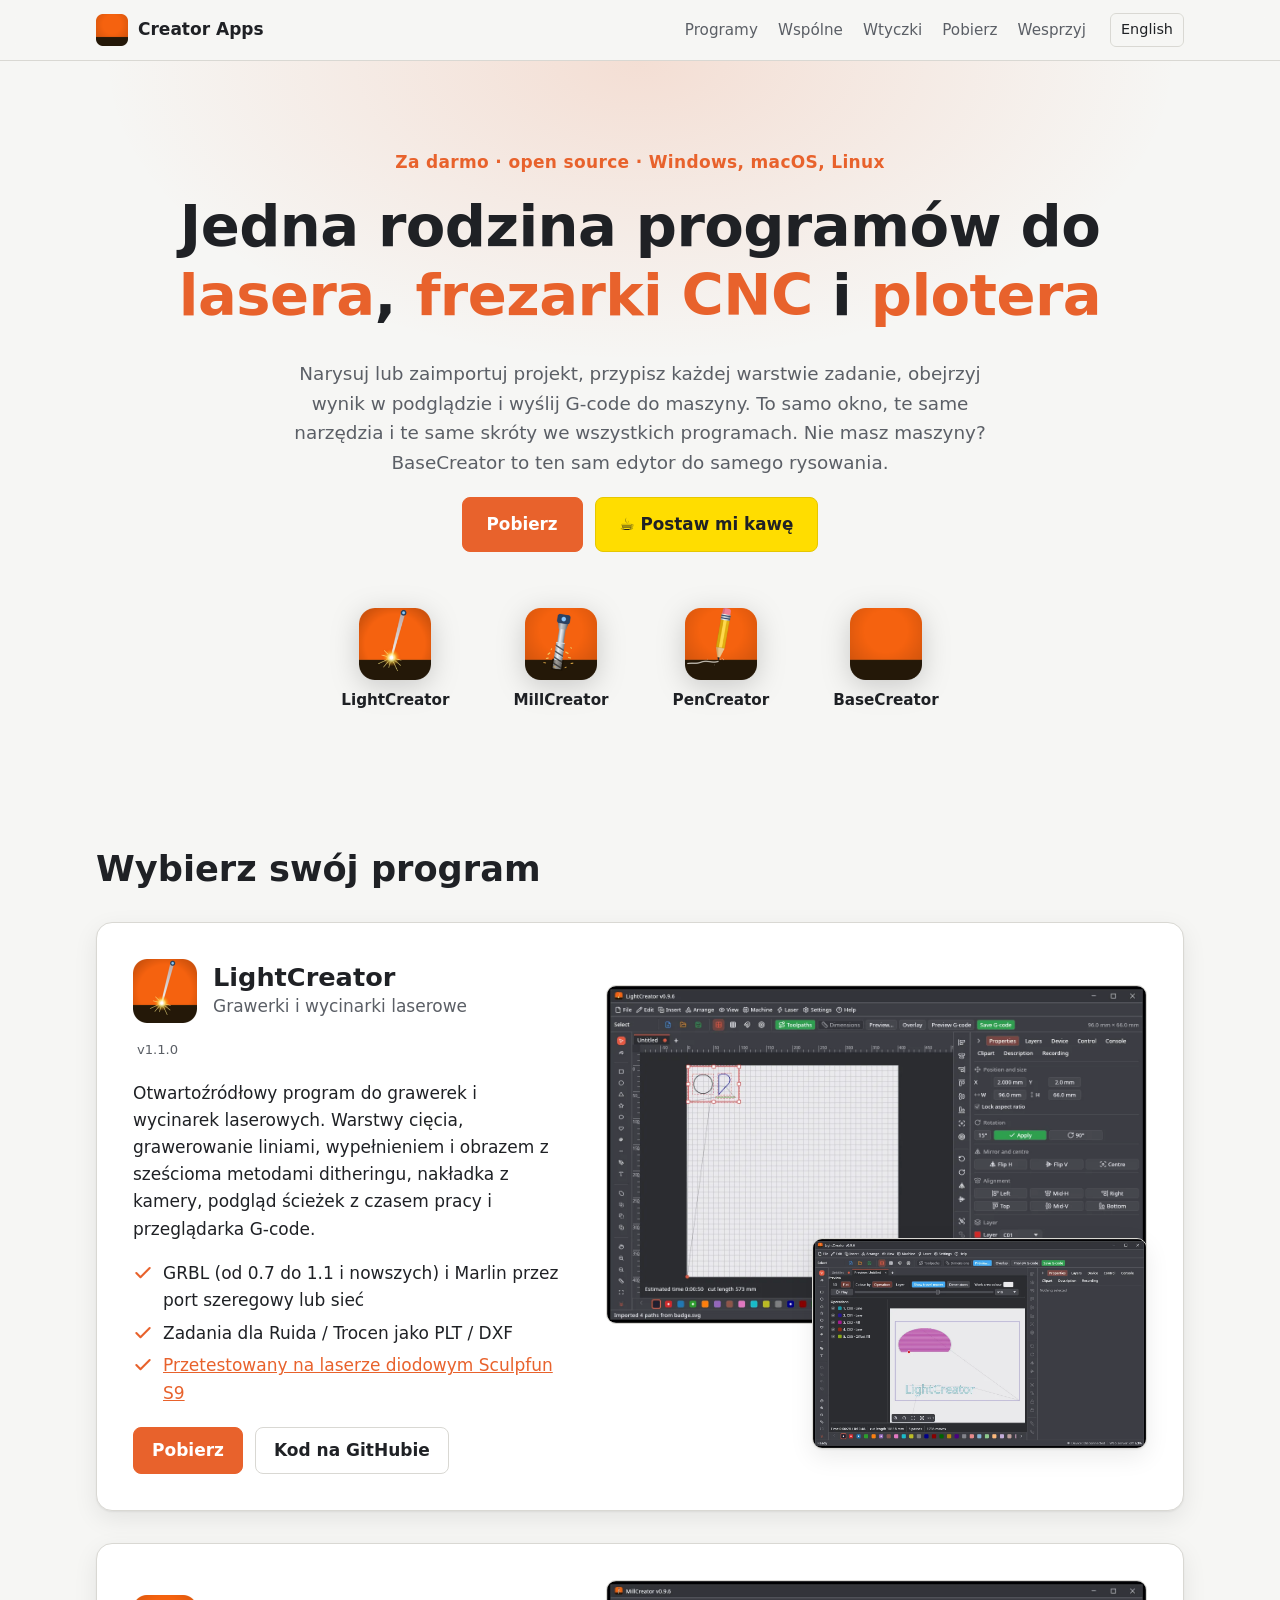
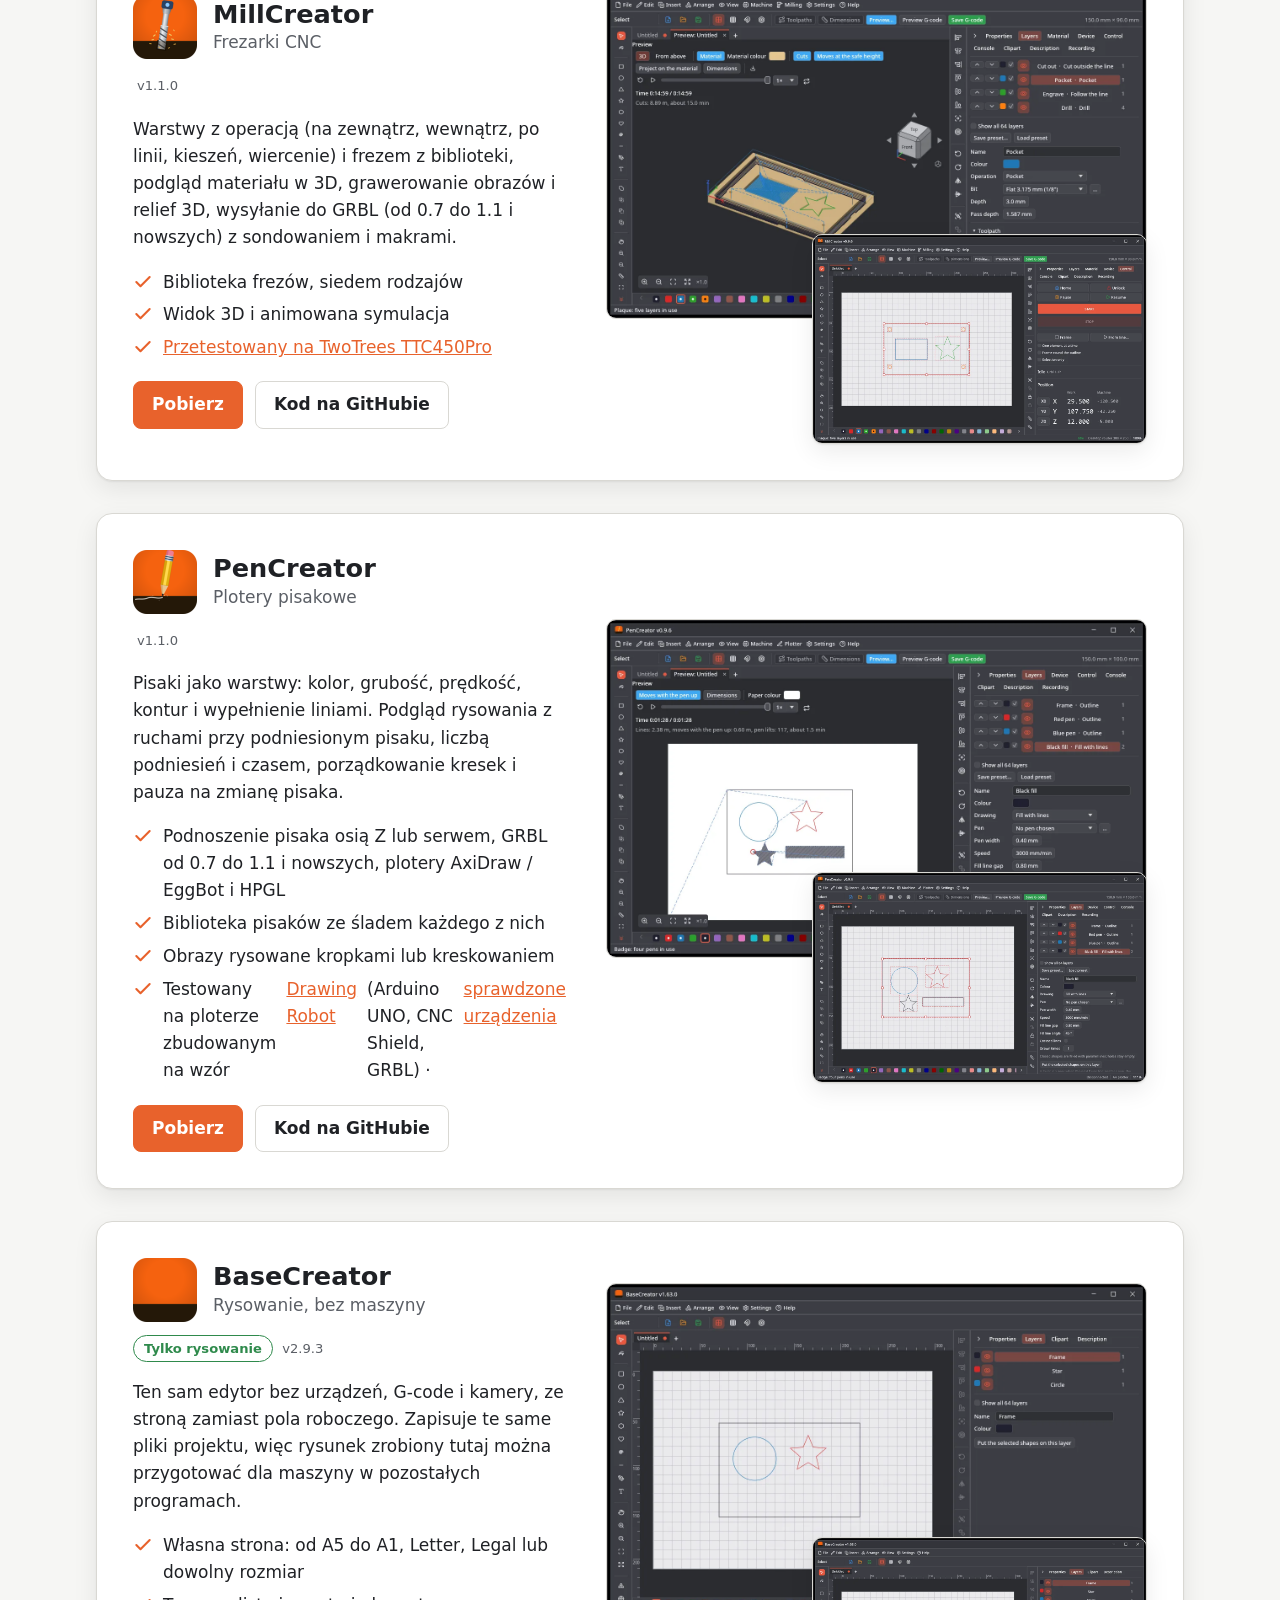
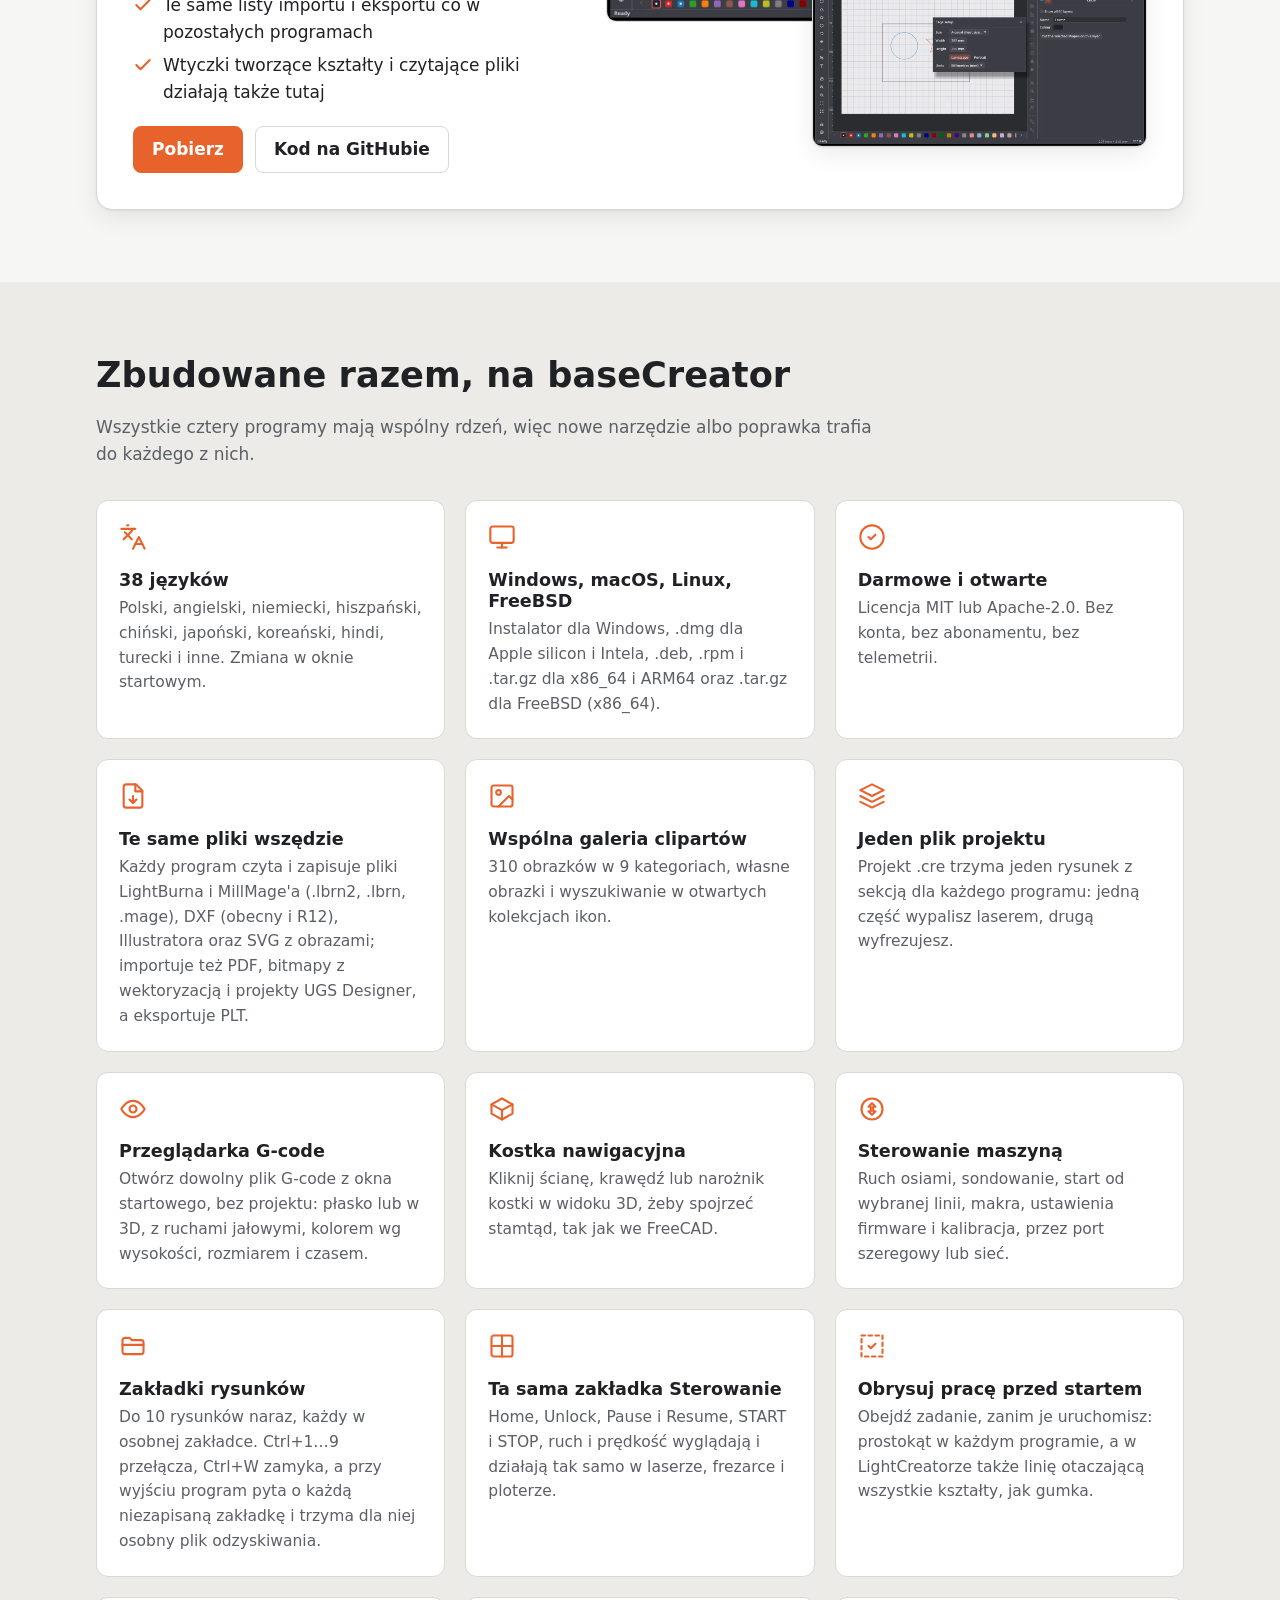
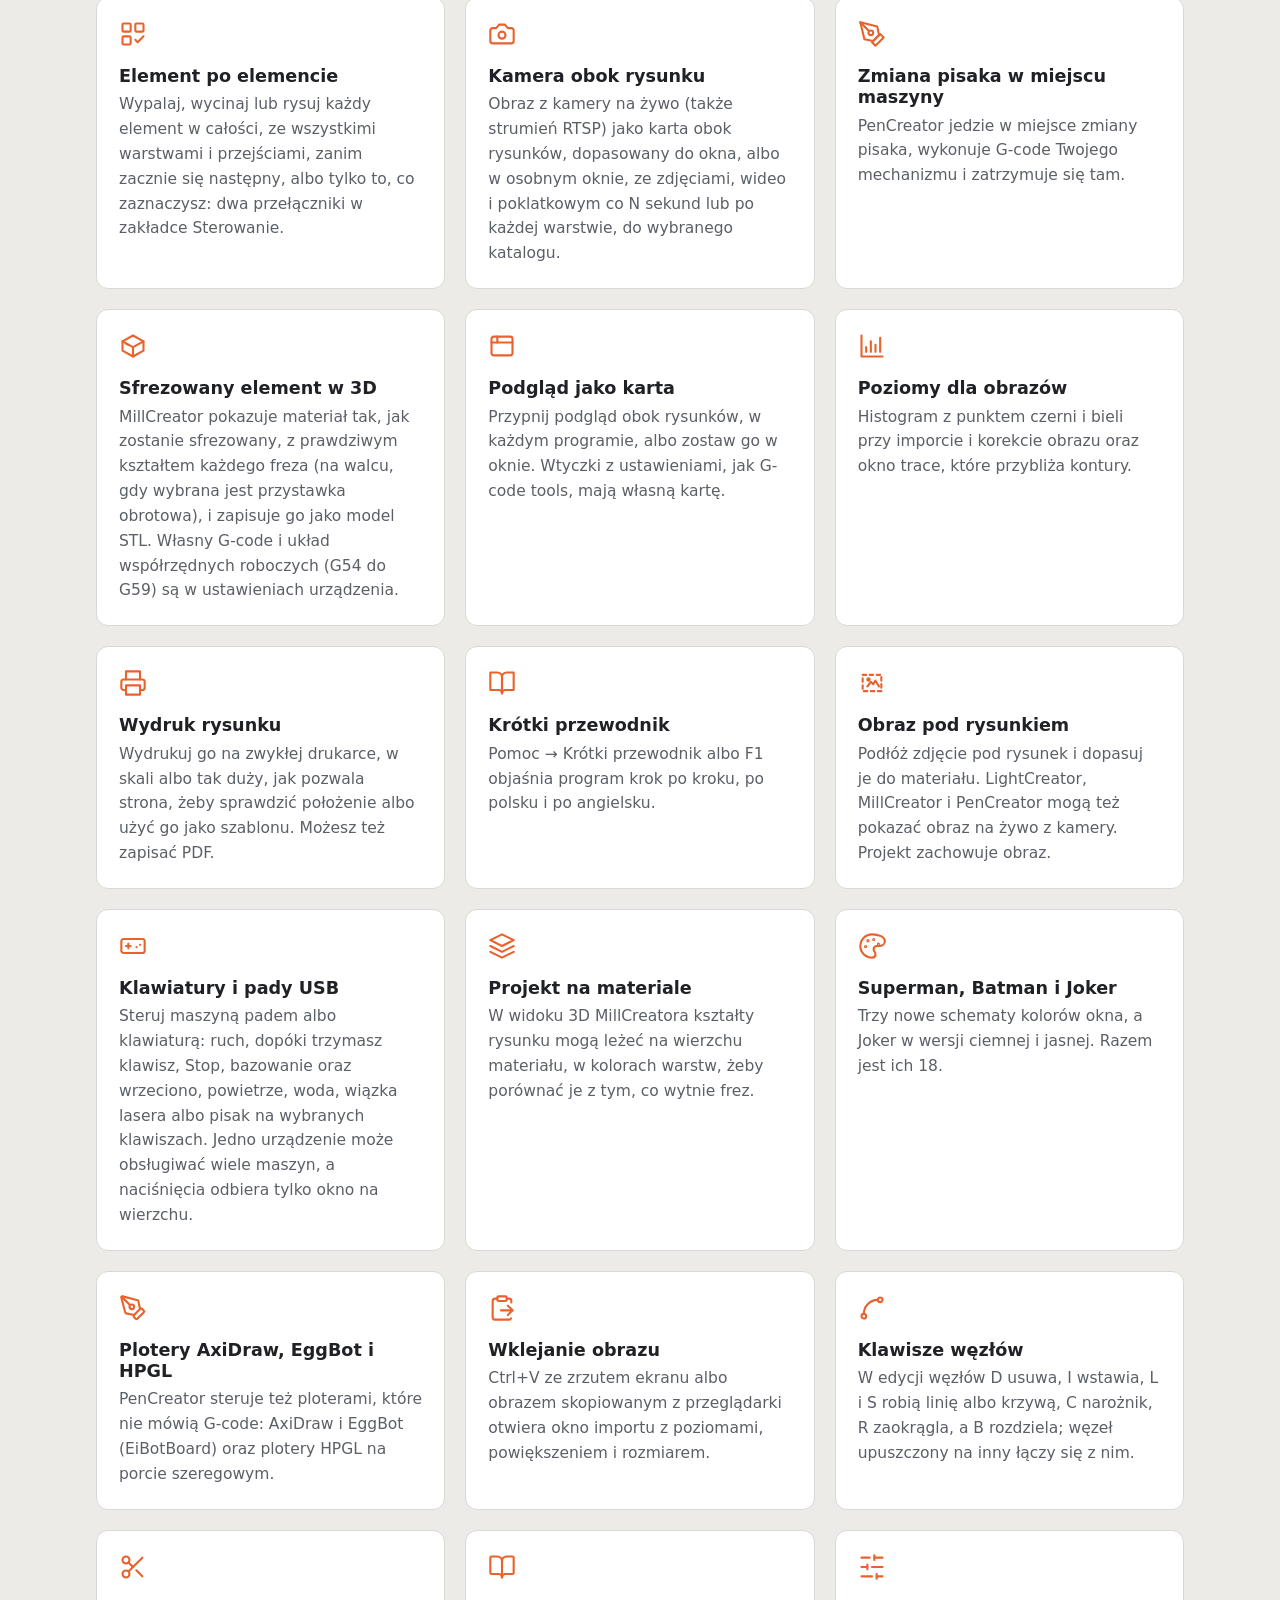
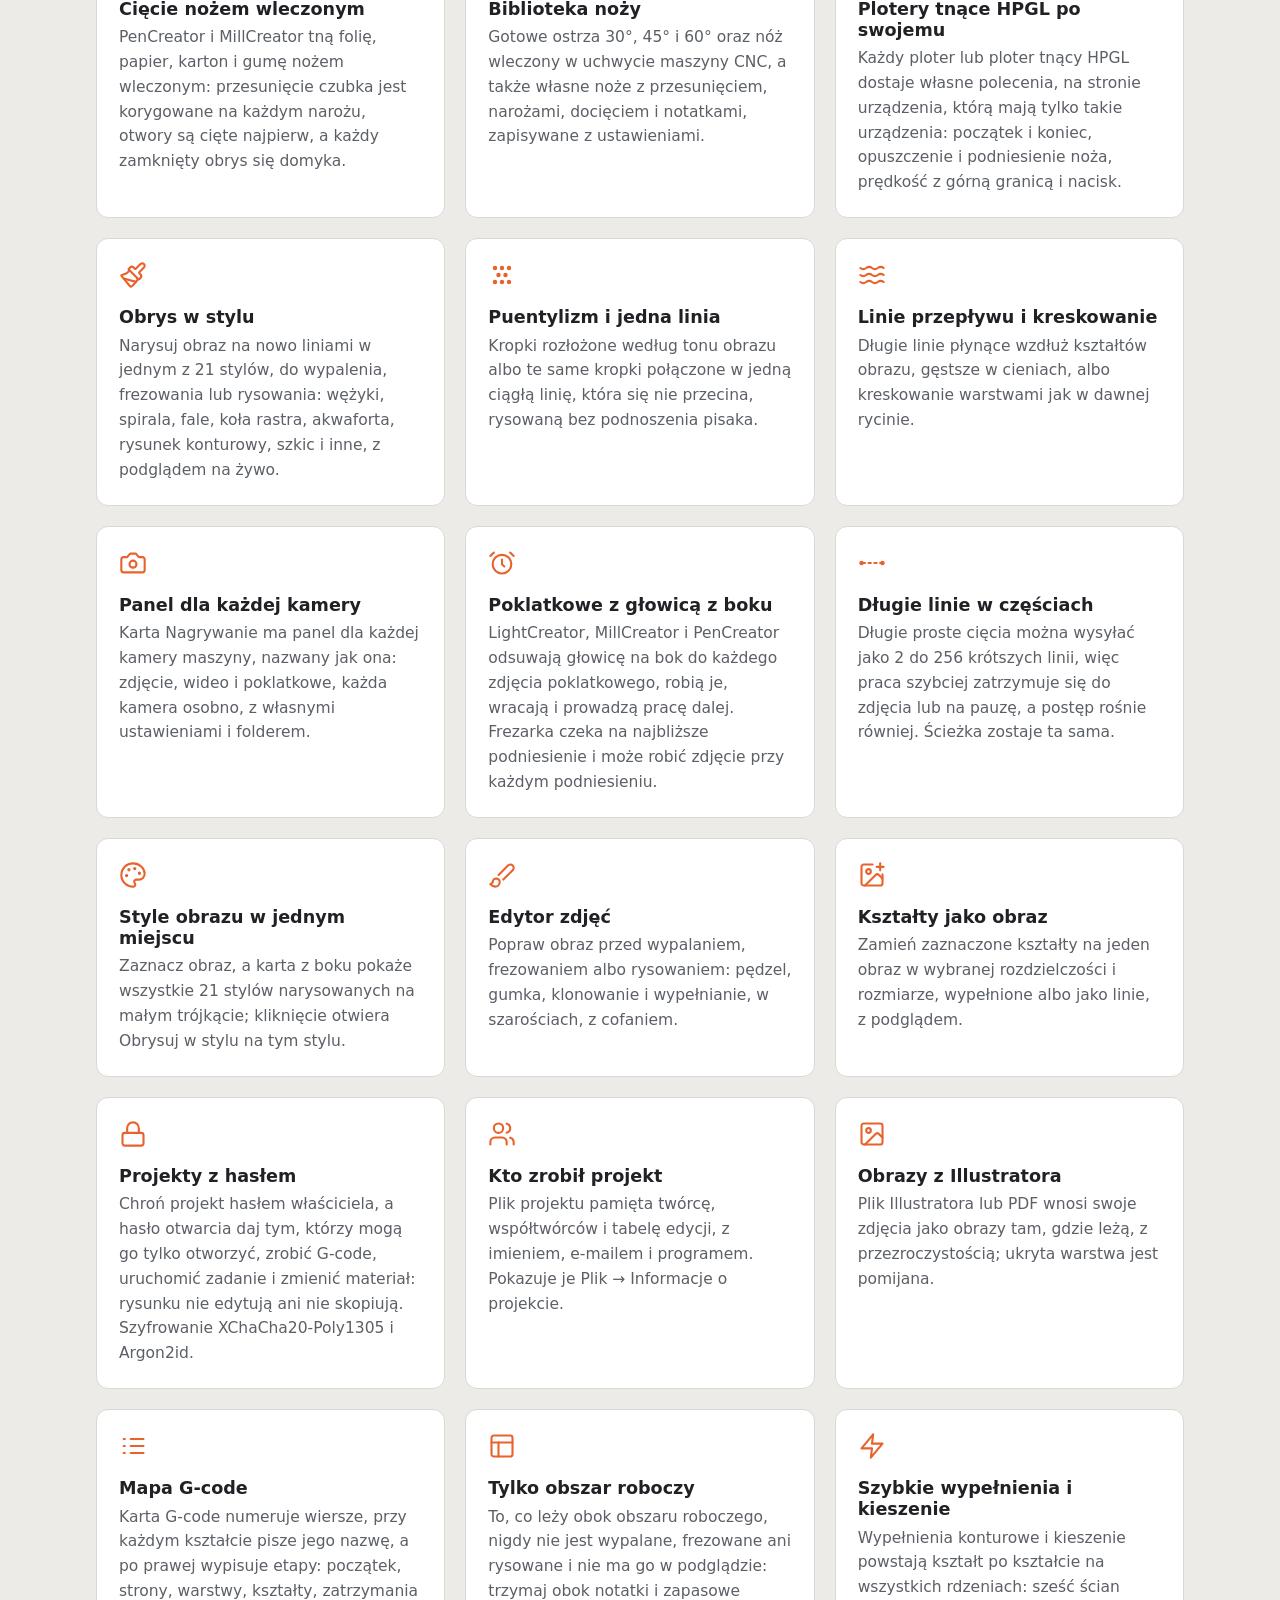
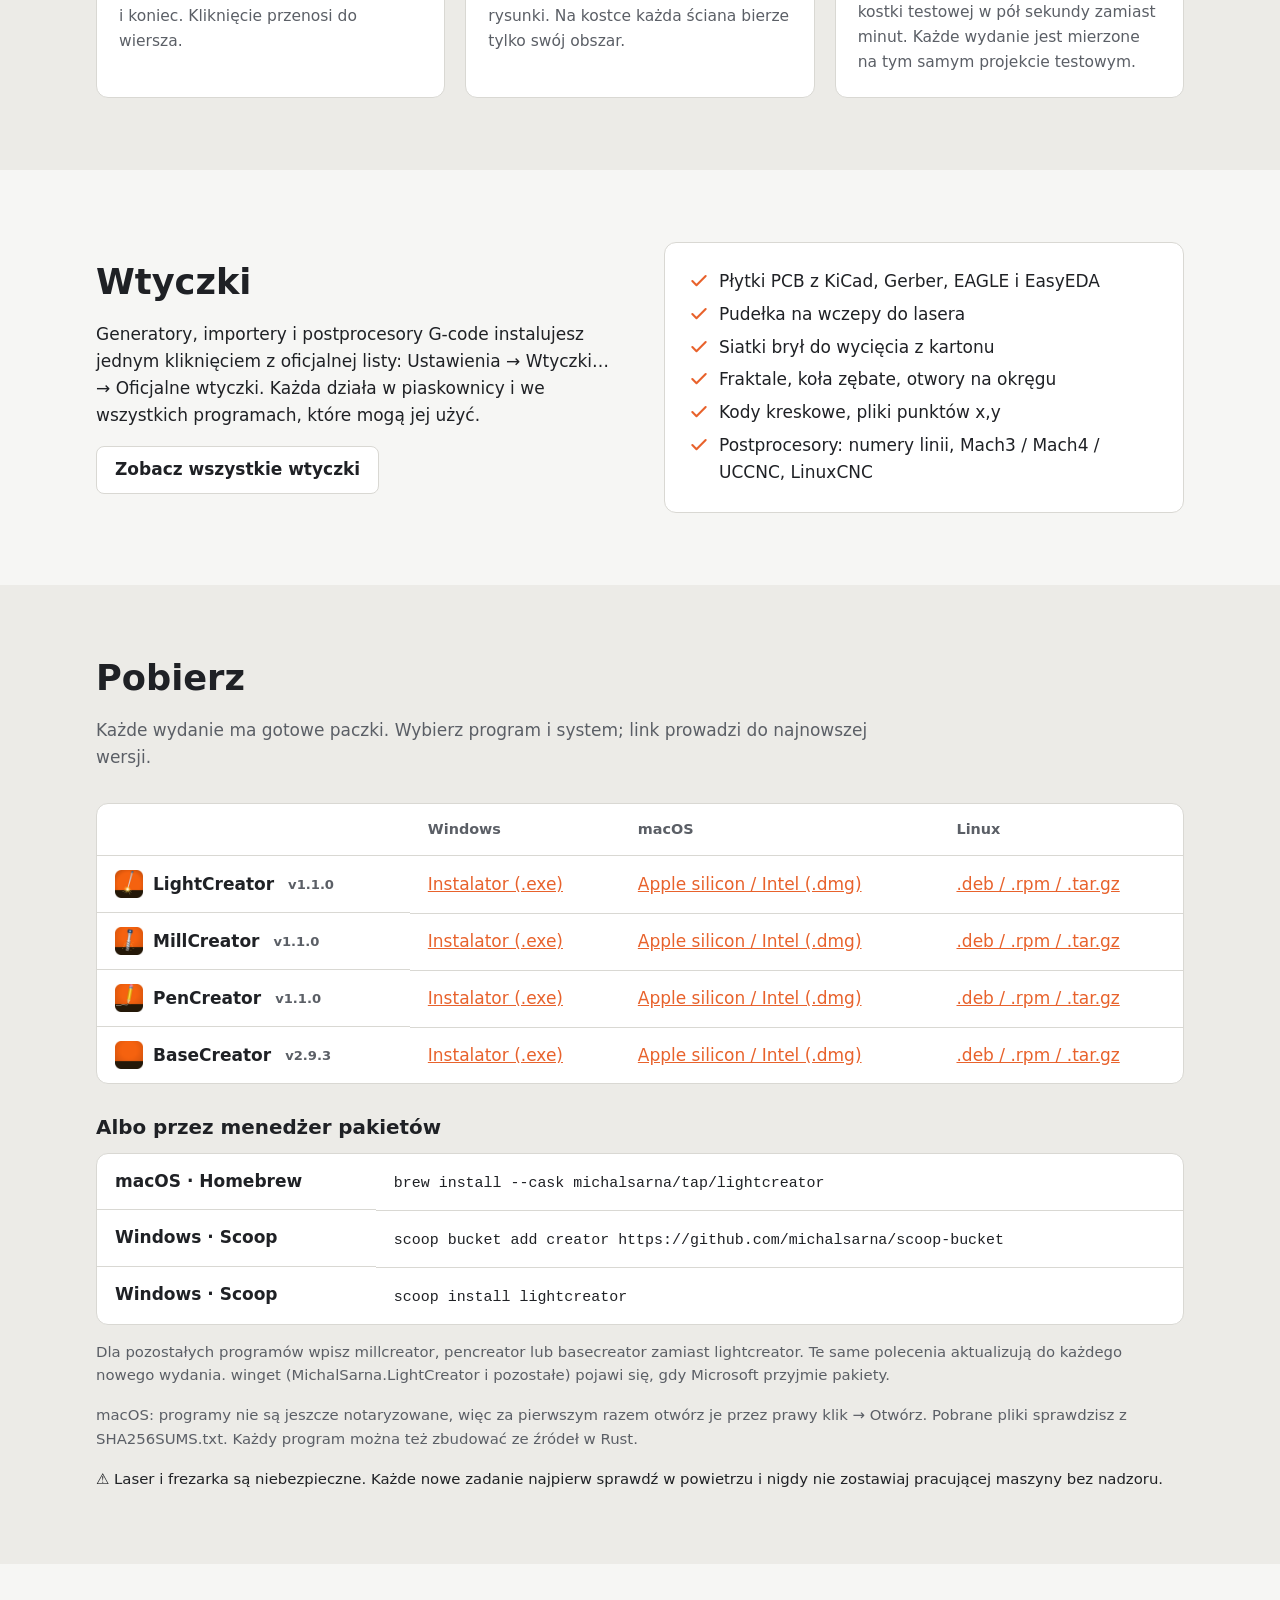
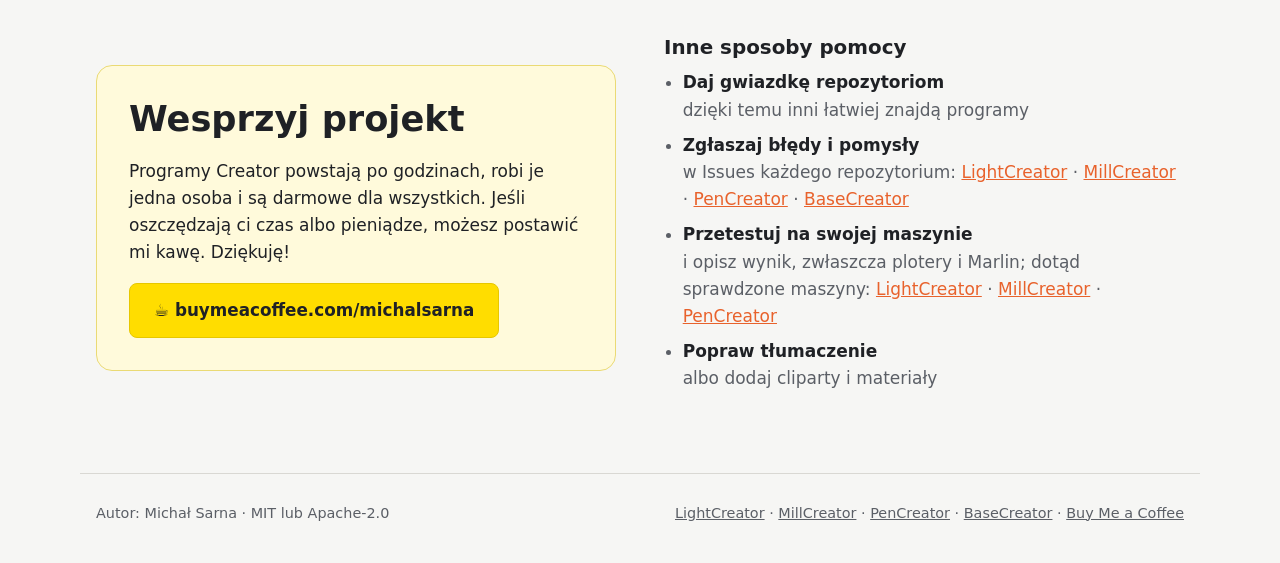
==== commit 22c478d6: "v1.1.0; tiles: a map of the G-code, only the work area, fast fills and pockets Co-Authored-By: Claud" ====
--- a/pl/index.html
+++ b/pl/index.html
@@ -27,7 +27,7 @@
    "description": "Otwartoźródłowy program do grawerek i wycinarek laserowych. Warstwy cięcia, grawerowanie liniami, wypełnieniem i obrazem z sześcioma metodami ditheringu, nakładka z kamery, podgląd ścieżek z czasem pracy i przeglądarka G-code.",
    "applicationCategory": "DesignApplication",
    "operatingSystem": "Windows, macOS, Linux, FreeBSD",
-   "softwareVersion": "1.0.0",
+   "softwareVersion": "1.1.0",
    "url": "https://github.com/michalsarna/LightCreator",
    "downloadUrl": "https://github.com/michalsarna/LightCreator/releases/latest",
    "license": [
@@ -50,7 +50,7 @@
    "description": "Warstwy z operacją (na zewnątrz, wewnątrz, po linii, kieszeń, wiercenie) i frezem z biblioteki, podgląd materiału w 3D, grawerowanie obrazów i relief 3D, wysyłanie do GRBL (od 0.7 do 1.1 i nowszych) z sondowaniem i makrami.",
    "applicationCategory": "DesignApplication",
    "operatingSystem": "Windows, macOS, Linux, FreeBSD",
-   "softwareVersion": "1.0.0",
+   "softwareVersion": "1.1.0",
    "url": "https://github.com/michalsarna/MillCreator",
    "downloadUrl": "https://github.com/michalsarna/MillCreator/releases/latest",
    "license": [
@@ -73,7 +73,7 @@
    "description": "Pisaki jako warstwy: kolor, grubość, prędkość, kontur i wypełnienie liniami. Podgląd rysowania z ruchami przy podniesionym pisaku, liczbą podniesień i czasem, porządkowanie kresek i pauza na zmianę pisaka.",
    "applicationCategory": "DesignApplication",
    "operatingSystem": "Windows, macOS, Linux, FreeBSD",
-   "softwareVersion": "1.0.0",
+   "softwareVersion": "1.1.0",
    "url": "https://github.com/michalsarna/PenCreator",
    "downloadUrl": "https://github.com/michalsarna/PenCreator/releases/latest",
    "license": [
@@ -155,7 +155,7 @@
             <img src="../img/lightcreator.png" alt="" width="64" height="64">
             <div><h3>LightCreator</h3><p class="tag">Grawerki i wycinarki laserowe</p></div>
           </header>
-          <span class="ver">v1.0.0</span>
+          <span class="ver">v1.1.0</span>
           <p>Otwartoźródłowy program do grawerek i wycinarek laserowych. Warstwy cięcia, grawerowanie liniami, wypełnieniem i obrazem z sześcioma metodami ditheringu, nakładka z kamery, podgląd ścieżek z czasem pracy i przeglądarka G-code.</p>
           <ul class="checks"><li><svg viewBox="0 0 24 24" aria-hidden="true"><path d="M20 6 9 17l-5-5"/></svg>GRBL (od 0.7 do 1.1 i nowszych) i Marlin przez port szeregowy lub sieć</li><li><svg viewBox="0 0 24 24" aria-hidden="true"><path d="M20 6 9 17l-5-5"/></svg>Zadania dla Ruida / Trocen jako PLT / DXF</li><li><svg viewBox="0 0 24 24" aria-hidden="true"><path d="M20 6 9 17l-5-5"/></svg><a href="https://github.com/michalsarna/LightCreator/blob/main/TESTS_ON_DEVICES.md">Przetestowany na laserze diodowym Sculpfun S9</a></li></ul>
           <div class="actions">
@@ -171,7 +171,7 @@
             <img src="../img/millcreator.png" alt="" width="64" height="64">
             <div><h3>MillCreator</h3><p class="tag">Frezarki CNC</p></div>
           </header>
-          <span class="ver">v1.0.0</span>
+          <span class="ver">v1.1.0</span>
           <p>Warstwy z operacją (na zewnątrz, wewnątrz, po linii, kieszeń, wiercenie) i frezem z biblioteki, podgląd materiału w 3D, grawerowanie obrazów i relief 3D, wysyłanie do GRBL (od 0.7 do 1.1 i nowszych) z sondowaniem i makrami.</p>
           <ul class="checks"><li><svg viewBox="0 0 24 24" aria-hidden="true"><path d="M20 6 9 17l-5-5"/></svg>Biblioteka frezów, siedem rodzajów</li><li><svg viewBox="0 0 24 24" aria-hidden="true"><path d="M20 6 9 17l-5-5"/></svg>Widok 3D i animowana symulacja</li><li><svg viewBox="0 0 24 24" aria-hidden="true"><path d="M20 6 9 17l-5-5"/></svg><a href="https://github.com/michalsarna/MillCreator/blob/main/TESTS_ON_DEVICES.md">Przetestowany na TwoTrees TTC450Pro</a></li></ul>
           <div class="actions">
@@ -187,7 +187,7 @@
             <img src="../img/pencreator.png" alt="" width="64" height="64">
             <div><h3>PenCreator</h3><p class="tag">Plotery pisakowe</p></div>
           </header>
-          <span class="ver">v1.0.0</span>
+          <span class="ver">v1.1.0</span>
           <p>Pisaki jako warstwy: kolor, grubość, prędkość, kontur i wypełnienie liniami. Podgląd rysowania z ruchami przy podniesionym pisaku, liczbą podniesień i czasem, porządkowanie kresek i pauza na zmianę pisaka.</p>
           <ul class="checks"><li><svg viewBox="0 0 24 24" aria-hidden="true"><path d="M20 6 9 17l-5-5"/></svg>Podnoszenie pisaka osią Z lub serwem, GRBL od 0.7 do 1.1 i nowszych, plotery AxiDraw / EggBot i HPGL</li><li><svg viewBox="0 0 24 24" aria-hidden="true"><path d="M20 6 9 17l-5-5"/></svg>Biblioteka pisaków ze śladem każdego z nich</li><li><svg viewBox="0 0 24 24" aria-hidden="true"><path d="M20 6 9 17l-5-5"/></svg>Obrazy rysowane kropkami lub kreskowaniem</li><li><svg viewBox="0 0 24 24" aria-hidden="true"><path d="M20 6 9 17l-5-5"/></svg>Testowany na ploterze zbudowanym na wzór <a href="https://www.printables.com/model/137296-drawing-robot-arduino-uno-cnc-shield-grbl">Drawing Robot</a> (Arduino UNO, CNC Shield, GRBL) · <a href="https://github.com/michalsarna/PenCreator/blob/main/TESTS_ON_DEVICES.md">sprawdzone urządzenia</a></li></ul>
           <div class="actions">
@@ -219,7 +219,7 @@
     <div class="wrap">
       <h2>Zbudowane razem, na baseCreator</h2>
       <p class="sub">Wszystkie cztery programy mają wspólny rdzeń, więc nowe narzędzie albo poprawka trafia do każdego z nich.</p>
-      <div class="feats"><div class="feat"><svg viewBox="0 0 24 24" aria-hidden="true"><path d="m5 8 6 6"/><path d="m4 14 6-6 2-3"/><path d="M2 5h12"/><path d="M7 2h1"/><path d="m22 22-5-10-5 10"/><path d="M14 18h6"/></svg><h3>38 języków</h3><p>Polski, angielski, niemiecki, hiszpański, chiński, japoński, koreański, hindi, turecki i inne. Zmiana w oknie startowym.</p></div><div class="feat"><svg viewBox="0 0 24 24" aria-hidden="true"><rect x="2" y="3" width="20" height="14" rx="2"/><path d="M8 21h8"/><path d="M12 17v4"/></svg><h3>Windows, macOS, Linux, FreeBSD</h3><p>Instalator dla Windows, .dmg dla Apple silicon i Intela, .deb, .rpm i .tar.gz dla x86_64 i ARM64 oraz .tar.gz dla FreeBSD (x86_64).</p></div><div class="feat"><svg viewBox="0 0 24 24" aria-hidden="true"><path d="M12 2a10 10 0 1 0 0 20 10 10 0 0 0 0-20Z"/><path d="M9 12l2 2 4-4"/></svg><h3>Darmowe i otwarte</h3><p>Licencja MIT lub Apache-2.0. Bez konta, bez abonamentu, bez telemetrii.</p></div><div class="feat"><svg viewBox="0 0 24 24" aria-hidden="true"><path d="M14.5 2H6a2 2 0 0 0-2 2v16a2 2 0 0 0 2 2h12a2 2 0 0 0 2-2V7.5Z"/><path d="M14 2v6h6"/><path d="M12 18v-6"/><path d="m9 15 3 3 3-3"/></svg><h3>Te same pliki wszędzie</h3><p>Każdy program czyta i zapisuje pliki LightBurna i MillMage'a (.lbrn2, .lbrn, .mage), DXF (obecny i R12), Illustratora oraz SVG z obrazami; importuje też PDF, bitmapy z wektoryzacją i projekty UGS Designer, a eksportuje PLT.</p></div><div class="feat"><svg viewBox="0 0 24 24" aria-hidden="true"><rect x="3" y="3" width="18" height="18" rx="2"/><circle cx="9" cy="9" r="2"/><path d="m21 15-3-3-9 9"/></svg><h3>Wspólna galeria clipartów</h3><p>310 obrazków w 9 kategoriach, własne obrazki i wyszukiwanie w otwartych kolekcjach ikon.</p></div><div class="feat"><svg viewBox="0 0 24 24" aria-hidden="true"><path d="M12 2 2 7l10 5 10-5-10-5Z"/><path d="m2 17 10 5 10-5"/><path d="m2 12 10 5 10-5"/></svg><h3>Jeden plik projektu</h3><p>Projekt .cre trzyma jeden rysunek z sekcją dla każdego programu: jedną część wypalisz laserem, drugą wyfrezujesz.</p></div><div class="feat"><svg viewBox="0 0 24 24" aria-hidden="true"><path d="M2 12s3.6-7 10-7 10 7 10 7-3.6 7-10 7S2 12 2 12Z"/><circle cx="12" cy="12" r="3"/></svg><h3>Przeglądarka G-code</h3><p>Otwórz dowolny plik G-code z okna startowego, bez projektu: płasko lub w 3D, z ruchami jałowymi, kolorem wg wysokości, rozmiarem i czasem.</p></div><div class="feat"><svg viewBox="0 0 24 24" aria-hidden="true"><path d="M21 8 12 3 3 8v8l9 5 9-5Z"/><path d="m3 8 9 5 9-5"/><path d="M12 13v8"/></svg><h3>Kostka nawigacyjna</h3><p>Kliknij ścianę, krawędź lub narożnik kostki w widoku 3D, żeby spojrzeć stamtąd, tak jak we FreeCAD.</p></div><div class="feat"><svg viewBox="0 0 24 24" aria-hidden="true"><circle cx="12" cy="12" r="9"/><path d="m12 7 3 3h-2v4h2l-3 3-3-3h2v-4H9Z"/></svg><h3>Sterowanie maszyną</h3><p>Ruch osiami, sondowanie, start od wybranej linii, makra, ustawienia firmware i kalibracja, przez port szeregowy lub sieć.</p></div><div class="feat"><svg viewBox="0 0 24 24" aria-hidden="true"><path d="M3 7a2 2 0 0 1 2-2h4l2 2h8a2 2 0 0 1 2 2v8a2 2 0 0 1-2 2H5a2 2 0 0 1-2-2Z"/><path d="M3 11h18"/></svg><h3>Zakładki rysunków</h3><p>Do 10 rysunków naraz, każdy w osobnej zakładce. Ctrl+1…9 przełącza, Ctrl+W zamyka, a przy wyjściu program pyta o każdą niezapisaną zakładkę i trzyma dla niej osobny plik odzyskiwania.</p></div><div class="feat"><svg viewBox="0 0 24 24" aria-hidden="true"><rect x="3" y="3" width="18" height="18" rx="2"/><path d="M3 12h18"/><path d="M12 3v18"/></svg><h3>Ta sama zakładka Sterowanie</h3><p>Home, Unlock, Pause i Resume, START i STOP, ruch i prędkość wyglądają i działają tak samo w laserze, frezarce i ploterze.</p></div><div class="feat"><svg viewBox="0 0 24 24" aria-hidden="true"><path d="M3 3h18v18H3Z" stroke-dasharray="3 3"/><path d="m9 12 2 2 4-4"/></svg><h3>Obrysuj pracę przed startem</h3><p>Obejdź zadanie, zanim je uruchomisz: prostokąt w każdym programie, a w LightCreatorze także linię otaczającą wszystkie kształty, jak gumka.</p></div><div class="feat"><svg viewBox="0 0 24 24" aria-hidden="true"><rect x="3" y="3" width="7" height="7" rx="1"/><rect x="14" y="3" width="7" height="7" rx="1"/><rect x="3" y="14" width="7" height="7" rx="1"/><path d="m14 17 2 2 5-5"/></svg><h3>Element po elemencie</h3><p>Wypalaj, wycinaj lub rysuj każdy element w całości, ze wszystkimi warstwami i przejściami, zanim zacznie się następny, albo tylko to, co zaznaczysz: dwa przełączniki w zakładce Sterowanie.</p></div><div class="feat"><svg viewBox="0 0 24 24" aria-hidden="true"><path d="M14.5 4h-5L7 7H4a2 2 0 0 0-2 2v9a2 2 0 0 0 2 2h16a2 2 0 0 0 2-2V9a2 2 0 0 0-2-2h-3Z"/><circle cx="12" cy="13" r="3"/></svg><h3>Kamera obok rysunku</h3><p>Obraz z kamery na żywo (także strumień RTSP) jako karta obok rysunków, dopasowany do okna, albo w osobnym oknie, ze zdjęciami, wideo i poklatkowym co N sekund lub po każdej warstwie, do wybranego katalogu.</p></div><div class="feat"><svg viewBox="0 0 24 24" aria-hidden="true"><path d="m12 19 7-7 3 3-7 7-3-3Z"/><path d="m18 13-1.5-7.5L2 2l3.5 14.5L13 18l5-5Z"/><path d="m2 2 7.6 7.6"/><circle cx="11" cy="11" r="2"/></svg><h3>Zmiana pisaka w miejscu maszyny</h3><p>PenCreator jedzie w miejsce zmiany pisaka, wykonuje G-code Twojego mechanizmu i zatrzymuje się tam.</p></div><div class="feat"><svg viewBox="0 0 24 24" aria-hidden="true"><path d="M21 8 12 3 3 8v8l9 5 9-5Z"/><path d="M3 8l9 5 9-5"/><path d="M12 13v8"/><path d="M8 11l-2-1"/></svg><h3>Sfrezowany element w 3D</h3><p>MillCreator pokazuje materiał tak, jak zostanie sfrezowany, z prawdziwym kształtem każdego freza (na walcu, gdy wybrana jest przystawka obrotowa), i zapisuje go jako model STL. Własny G-code i układ współrzędnych roboczych (G54 do G59) są w ustawieniach urządzenia.</p></div><div class="feat"><svg viewBox="0 0 24 24" aria-hidden="true"><rect x="3" y="4" width="18" height="16" rx="2"/><path d="M3 9h18"/><path d="M8 4v5"/></svg><h3>Podgląd jako karta</h3><p>Przypnij podgląd obok rysunków, w każdym programie, albo zostaw go w oknie. Wtyczki z ustawieniami, jak G-code tools, mają własną kartę.</p></div><div class="feat"><svg viewBox="0 0 24 24" aria-hidden="true"><path d="M3 3v18h18"/><path d="M7 17v-4"/><path d="M11 17V8"/><path d="M15 17v-6"/><path d="M19 17V5"/></svg><h3>Poziomy dla obrazów</h3><p>Histogram z punktem czerni i bieli przy imporcie i korekcie obrazu oraz okno trace, które przybliża kontury.</p></div><div class="feat"><svg viewBox="0 0 24 24" aria-hidden="true"><path d="M6 9V2h12v7"/><path d="M6 18H4a2 2 0 0 1-2-2v-5a2 2 0 0 1 2-2h16a2 2 0 0 1 2 2v5a2 2 0 0 1-2 2h-2"/><rect x="6" y="14" width="12" height="8"/></svg><h3>Wydruk rysunku</h3><p>Wydrukuj go na zwykłej drukarce, w skali albo tak duży, jak pozwala strona, żeby sprawdzić położenie albo użyć go jako szablonu. Możesz też zapisać PDF.</p></div><div class="feat"><svg viewBox="0 0 24 24" aria-hidden="true"><path d="M2 3h6a4 4 0 0 1 4 4v14a3 3 0 0 0-3-3H2Z"/><path d="M22 3h-6a4 4 0 0 0-4 4v14a3 3 0 0 1 3-3h7Z"/></svg><h3>Krótki przewodnik</h3><p>Pomoc → Krótki przewodnik albo F1 objaśnia program krok po kroku, po polsku i po angielsku.</p></div><div class="feat"><svg viewBox="0 0 24 24" aria-hidden="true"><path d="M4 5h16v14H4Z" stroke-dasharray="3 3"/><path d="m8 15 3-4 2 2 2-3 3 5"/><circle cx="9" cy="9" r="1"/></svg><h3>Obraz pod rysunkiem</h3><p>Podłóż zdjęcie pod rysunek i dopasuj je do materiału. LightCreator, MillCreator i PenCreator mogą też pokazać obraz na żywo z kamery. Projekt zachowuje obraz.</p></div><div class="feat"><svg viewBox="0 0 24 24" aria-hidden="true"><line x1="6" x2="10" y1="12" y2="12"/><line x1="8" x2="8" y1="10" y2="14"/><line x1="15" x2="15.01" y1="13" y2="13"/><line x1="18" x2="18.01" y1="11" y2="11"/><rect x="2" y="6" width="20" height="12" rx="2"/></svg><h3>Klawiatury i pady USB</h3><p>Steruj maszyną padem albo klawiaturą: ruch, dopóki trzymasz klawisz, Stop, bazowanie oraz wrzeciono, powietrze, woda, wiązka lasera albo pisak na wybranych klawiszach. Jedno urządzenie może obsługiwać wiele maszyn, a naciśnięcia odbiera tylko okno na wierzchu.</p></div><div class="feat"><svg viewBox="0 0 24 24" aria-hidden="true"><path d="m12 2 10 5-10 5L2 7l10-5Z"/><path d="m2 12 10 5 10-5"/><path d="m2 17 10 5 10-5"/></svg><h3>Projekt na materiale</h3><p>W widoku 3D MillCreatora kształty rysunku mogą leżeć na wierzchu materiału, w kolorach warstw, żeby porównać je z tym, co wytnie frez.</p></div><div class="feat"><svg viewBox="0 0 24 24" aria-hidden="true"><circle cx="13.5" cy="6.5" r=".5"/><circle cx="17.5" cy="10.5" r=".5"/><circle cx="8.5" cy="7.5" r=".5"/><circle cx="6.5" cy="12.5" r=".5"/><path d="M12 2a10 10 0 0 0 0 20c1.7 0 3-1.3 3-3 0-.8-.3-1.5-.8-2-.5-.5-.8-1.2-.8-2 0-1.7 1.3-3 3-3h2.4c2.3 0 4.2-1.9 4.2-4.2C23 4.3 18 2 12 2Z"/></svg><h3>Superman, Batman i Joker</h3><p>Trzy nowe schematy kolorów okna, a Joker w wersji ciemnej i jasnej. Razem jest ich 18.</p></div><div class="feat"><svg viewBox="0 0 24 24" aria-hidden="true"><path d="M15.707 21.293a1 1 0 0 1-1.414 0l-1.586-1.586a1 1 0 0 1 0-1.414l5.586-5.586a1 1 0 0 1 1.414 0l1.586 1.586a1 1 0 0 1 0 1.414z"/><path d="m18 13-1.375-6.874a1 1 0 0 0-.746-.776L3.235 2.028a1 1 0 0 0-1.207 1.207L5.35 15.879a1 1 0 0 0 .776.746L13 18"/><path d="m2.3 2.3 7.286 7.286"/><circle cx="11" cy="11" r="2"/></svg><h3>Plotery AxiDraw, EggBot i HPGL</h3><p>PenCreator steruje też ploterami, które nie mówią G-code: AxiDraw i EggBot (EiBotBoard) oraz plotery HPGL na porcie szeregowym.</p></div><div class="feat"><svg viewBox="0 0 24 24" aria-hidden="true"><path d="M11 14h10"/><path d="M16 4h2a2 2 0 0 1 2 2v1.344"/><path d="m17 18 4-4-4-4"/><path d="M8 4H6a2 2 0 0 0-2 2v14a2 2 0 0 0 2 2h12a2 2 0 0 0 1.793-1.113"/><rect x="8" y="2" width="8" height="4" rx="1"/></svg><h3>Wklejanie obrazu</h3><p>Ctrl+V ze zrzutem ekranu albo obrazem skopiowanym z przeglądarki otwiera okno importu z poziomami, powiększeniem i rozmiarem.</p></div><div class="feat"><svg viewBox="0 0 24 24" aria-hidden="true"><circle cx="19" cy="5" r="2"/><circle cx="5" cy="19" r="2"/><path d="M5 17A12 12 0 0 1 17 5"/></svg><h3>Klawisze węzłów</h3><p>W edycji węzłów D usuwa, I wstawia, L i S robią linię albo krzywą, C narożnik, R zaokrągla, a B rozdziela; węzeł upuszczony na inny łączy się z nim.</p></div><div class="feat"><svg viewBox="0 0 24 24" aria-hidden="true"><circle cx="6" cy="6" r="3"/><path d="M8.12 8.12 12 12"/><path d="M20 4 8.12 15.88"/><circle cx="6" cy="18" r="3"/><path d="M14.8 14.8 20 20"/></svg><h3>Cięcie nożem wleczonym</h3><p>PenCreator i MillCreator tną folię, papier, karton i gumę nożem wleczonym: przesunięcie czubka jest korygowane na każdym narożu, otwory są cięte najpierw, a każdy zamknięty obrys się domyka.</p></div><div class="feat"><svg viewBox="0 0 24 24" aria-hidden="true"><path d="M12 7v14"/><path d="M3 18a1 1 0 0 1-1-1V4a1 1 0 0 1 1-1h5a4 4 0 0 1 4 4 4 4 0 0 1 4-4h5a1 1 0 0 1 1 1v13a1 1 0 0 1-1 1h-6a3 3 0 0 0-3 3 3 3 0 0 0-3-3z"/></svg><h3>Biblioteka noży</h3><p>Gotowe ostrza 30°, 45° i 60° oraz nóż wleczony w uchwycie maszyny CNC, a także własne noże z przesunięciem, narożami, docięciem i notatkami, zapisywane z ustawieniami.</p></div><div class="feat"><svg viewBox="0 0 24 24" aria-hidden="true"><path d="M21 4h-7"/><path d="M10 4H3"/><path d="M21 12h-9"/><path d="M8 12H3"/><path d="M21 20h-5"/><path d="M12 20H3"/><path d="M14 2v4"/><path d="M8 10v4"/><path d="M16 18v4"/></svg><h3>Plotery tnące HPGL po swojemu</h3><p>Każdy ploter lub ploter tnący HPGL dostaje własne polecenia, na stronie urządzenia, którą mają tylko takie urządzenia: początek i koniec, opuszczenie i podniesienie noża, prędkość z górną granicą i nacisk.</p></div><div class="feat"><svg viewBox="0 0 24 24" aria-hidden="true"><path d="m14.622 17.897-10.68-2.913"/><path d="M18.376 2.622a1 1 0 1 1 3.002 3.002L17.36 9.643a.5.5 0 0 0 0 .707l.944.944a2.41 2.41 0 0 1 0 3.408l-.944.944a.5.5 0 0 1-.707 0L8.354 7.348a.5.5 0 0 1 0-.707l.944-.944a2.41 2.41 0 0 1 3.408 0l.944.944a.5.5 0 0 0 .707 0z"/><path d="M9 8c-1.804 2.71-3.97 3.46-6.583 3.948a.507.507 0 0 0-.302.819l7.32 8.883a1 1 0 0 0 1.185.204C12.735 20.405 16 16.792 16 15"/></svg><h3>Obrys w stylu</h3><p>Narysuj obraz na nowo liniami w jednym z 21 stylów, do wypalenia, frezowania lub rysowania: wężyki, spirala, fale, koła rastra, akwaforta, rysunek konturowy, szkic i inne, z podglądem na żywo.</p></div><div class="feat"><svg viewBox="0 0 24 24" aria-hidden="true"><circle cx="6" cy="6" r="1"/><circle cx="12" cy="6" r="1"/><circle cx="18" cy="6" r="1"/><circle cx="9" cy="12" r="1"/><circle cx="15" cy="12" r="1"/><circle cx="6" cy="18" r="1"/><circle cx="12" cy="18" r="1"/><circle cx="18" cy="18" r="1"/></svg><h3>Puentylizm i jedna linia</h3><p>Kropki rozłożone według tonu obrazu albo te same kropki połączone w jedną ciągłą linię, która się nie przecina, rysowaną bez podnoszenia pisaka.</p></div><div class="feat"><svg viewBox="0 0 24 24" aria-hidden="true"><path d="M2 6c.6.5 1.2 1 2.5 1C7 7 7 5 9.5 5c2.6 0 2.4 2 5 2 2.5 0 2.5-2 5-2 1.3 0 1.9.5 2.5 1"/><path d="M2 12c.6.5 1.2 1 2.5 1 2.5 0 2.5-2 5-2 2.6 0 2.4 2 5 2 2.5 0 2.5-2 5-2 1.3 0 1.9.5 2.5 1"/><path d="M2 18c.6.5 1.2 1 2.5 1 2.5 0 2.5-2 5-2 2.6 0 2.4 2 5 2 2.5 0 2.5-2 5-2 1.3 0 1.9.5 2.5 1"/></svg><h3>Linie przepływu i kreskowanie</h3><p>Długie linie płynące wzdłuż kształtów obrazu, gęstsze w cieniach, albo kreskowanie warstwami jak w dawnej rycinie.</p></div><div class="feat"><svg viewBox="0 0 24 24" aria-hidden="true"><path d="M14.5 4h-5L7 7H4a2 2 0 0 0-2 2v9a2 2 0 0 0 2 2h16a2 2 0 0 0 2-2V9a2 2 0 0 0-2-2h-3l-2.5-3z"/><circle cx="12" cy="13" r="3"/></svg><h3>Panel dla każdej kamery</h3><p>Karta Nagrywanie ma panel dla każdej kamery maszyny, nazwany jak ona: zdjęcie, wideo i poklatkowe, każda kamera osobno, z własnymi ustawieniami i folderem.</p></div><div class="feat"><svg viewBox="0 0 24 24" aria-hidden="true"><circle cx="12" cy="13" r="8"/><path d="M12 9v4l2 2"/><path d="M5 3 2 6"/><path d="m22 6-3-3"/></svg><h3>Poklatkowe z głowicą z boku</h3><p>LightCreator, MillCreator i PenCreator odsuwają głowicę na bok do każdego zdjęcia poklatkowego, robią je, wracają i prowadzą pracę dalej. Frezarka czeka na najbliższe podniesienie i może robić zdjęcie przy każdym podniesieniu.</p></div><div class="feat"><svg viewBox="0 0 24 24" aria-hidden="true"><path d="M3 12h3"/><path d="M9 12h2"/><path d="M14 12h2"/><path d="M19 12h2"/><circle cx="3" cy="12" r="1"/><circle cx="21" cy="12" r="1"/></svg><h3>Długie linie w częściach</h3><p>Długie proste cięcia można wysyłać jako 2 do 256 krótszych linii, więc praca szybciej zatrzymuje się do zdjęcia lub na pauzę, a postęp rośnie równiej. Ścieżka zostaje ta sama.</p></div><div class="feat"><svg viewBox="0 0 24 24" aria-hidden="true"><path d="M12 22a1 1 0 0 1 0-20 10 9 0 0 1 10 9 5 5 0 0 1-5 5h-2.25a1.75 1.75 0 0 0-1.4 2.8l.3.4a1.75 1.75 0 0 1-1.4 2.8z" /> <circle cx="13.5" cy="6.5" r=".5" fill="currentColor" /> <circle cx="17.5" cy="10.5" r=".5" fill="currentColor" /> <circle cx="6.5" cy="12.5" r=".5" fill="currentColor" /> <circle cx="8.5" cy="7.5" r=".5" fill="currentColor" /></svg><h3>Style obrazu w jednym miejscu</h3><p>Zaznacz obraz, a karta z boku pokaże wszystkie 21 stylów narysowanych na małym trójkącie; kliknięcie otwiera Obrysuj w stylu na tym stylu.</p></div><div class="feat"><svg viewBox="0 0 24 24" aria-hidden="true"><path d="m9.06 11.9 8.07-8.06a2.85 2.85 0 1 1 4.03 4.03l-8.06 8.08" /> <path d="M7.07 14.94c-1.66 0-3 1.35-3 3.02 0 1.33-2.5 1.52-2 2.02 1.08 1.1 2.49 2.02 4 2.02 2.2 0 4-1.8 4-4.04a3.01 3.01 0 0 0-3-3.02z" /></svg><h3>Edytor zdjęć</h3><p>Popraw obraz przed wypalaniem, frezowaniem albo rysowaniem: pędzel, gumka, klonowanie i wypełnianie, w szarościach, z cofaniem.</p></div><div class="feat"><svg viewBox="0 0 24 24" aria-hidden="true"><path d="M16 5h6" /> <path d="M19 2v6" /> <path d="M21 11.5V19a2 2 0 0 1-2 2H5a2 2 0 0 1-2-2V5a2 2 0 0 1 2-2h7.5" /> <path d="m21 15-3.086-3.086a2 2 0 0 0-2.828 0L6 21" /> <circle cx="9" cy="9" r="2" /></svg><h3>Kształty jako obraz</h3><p>Zamień zaznaczone kształty na jeden obraz w wybranej rozdzielczości i rozmiarze, wypełnione albo jako linie, z podglądem.</p></div><div class="feat"><svg viewBox="0 0 24 24" aria-hidden="true"><rect width="18" height="11" x="3" y="11" rx="2" ry="2" /> <path d="M7 11V7a5 5 0 0 1 10 0v4" /></svg><h3>Projekty z hasłem</h3><p>Chroń projekt hasłem właściciela, a hasło otwarcia daj tym, którzy mogą go tylko otworzyć, zrobić G-code, uruchomić zadanie i zmienić materiał: rysunku nie edytują ani nie skopiują. Szyfrowanie XChaCha20-Poly1305 i Argon2id.</p></div><div class="feat"><svg viewBox="0 0 24 24" aria-hidden="true"><path d="M16 21v-2a4 4 0 0 0-4-4H6a4 4 0 0 0-4 4v2" /> <circle cx="9" cy="7" r="4" /> <path d="M22 21v-2a4 4 0 0 0-3-3.87" /> <path d="M16 3.13a4 4 0 0 1 0 7.75" /></svg><h3>Kto zrobił projekt</h3><p>Plik projektu pamięta twórcę, współtwórców i tabelę edycji, z imieniem, e-mailem i programem. Pokazuje je Plik → Informacje o projekcie.</p></div><div class="feat"><svg viewBox="0 0 24 24" aria-hidden="true"><rect width="18" height="18" x="3" y="3" rx="2" ry="2" /> <circle cx="9" cy="9" r="2" /> <path d="m21 15-3.086-3.086a2 2 0 0 0-2.828 0L6 21" /></svg><h3>Obrazy z Illustratora</h3><p>Plik Illustratora lub PDF wnosi swoje zdjęcia jako obrazy tam, gdzie leżą, z przezroczystością; ukryta warstwa jest pomijana.</p></div></div>
+      <div class="feats"><div class="feat"><svg viewBox="0 0 24 24" aria-hidden="true"><path d="m5 8 6 6"/><path d="m4 14 6-6 2-3"/><path d="M2 5h12"/><path d="M7 2h1"/><path d="m22 22-5-10-5 10"/><path d="M14 18h6"/></svg><h3>38 języków</h3><p>Polski, angielski, niemiecki, hiszpański, chiński, japoński, koreański, hindi, turecki i inne. Zmiana w oknie startowym.</p></div><div class="feat"><svg viewBox="0 0 24 24" aria-hidden="true"><rect x="2" y="3" width="20" height="14" rx="2"/><path d="M8 21h8"/><path d="M12 17v4"/></svg><h3>Windows, macOS, Linux, FreeBSD</h3><p>Instalator dla Windows, .dmg dla Apple silicon i Intela, .deb, .rpm i .tar.gz dla x86_64 i ARM64 oraz .tar.gz dla FreeBSD (x86_64).</p></div><div class="feat"><svg viewBox="0 0 24 24" aria-hidden="true"><path d="M12 2a10 10 0 1 0 0 20 10 10 0 0 0 0-20Z"/><path d="M9 12l2 2 4-4"/></svg><h3>Darmowe i otwarte</h3><p>Licencja MIT lub Apache-2.0. Bez konta, bez abonamentu, bez telemetrii.</p></div><div class="feat"><svg viewBox="0 0 24 24" aria-hidden="true"><path d="M14.5 2H6a2 2 0 0 0-2 2v16a2 2 0 0 0 2 2h12a2 2 0 0 0 2-2V7.5Z"/><path d="M14 2v6h6"/><path d="M12 18v-6"/><path d="m9 15 3 3 3-3"/></svg><h3>Te same pliki wszędzie</h3><p>Każdy program czyta i zapisuje pliki LightBurna i MillMage'a (.lbrn2, .lbrn, .mage), DXF (obecny i R12), Illustratora oraz SVG z obrazami; importuje też PDF, bitmapy z wektoryzacją i projekty UGS Designer, a eksportuje PLT.</p></div><div class="feat"><svg viewBox="0 0 24 24" aria-hidden="true"><rect x="3" y="3" width="18" height="18" rx="2"/><circle cx="9" cy="9" r="2"/><path d="m21 15-3-3-9 9"/></svg><h3>Wspólna galeria clipartów</h3><p>310 obrazków w 9 kategoriach, własne obrazki i wyszukiwanie w otwartych kolekcjach ikon.</p></div><div class="feat"><svg viewBox="0 0 24 24" aria-hidden="true"><path d="M12 2 2 7l10 5 10-5-10-5Z"/><path d="m2 17 10 5 10-5"/><path d="m2 12 10 5 10-5"/></svg><h3>Jeden plik projektu</h3><p>Projekt .cre trzyma jeden rysunek z sekcją dla każdego programu: jedną część wypalisz laserem, drugą wyfrezujesz.</p></div><div class="feat"><svg viewBox="0 0 24 24" aria-hidden="true"><path d="M2 12s3.6-7 10-7 10 7 10 7-3.6 7-10 7S2 12 2 12Z"/><circle cx="12" cy="12" r="3"/></svg><h3>Przeglądarka G-code</h3><p>Otwórz dowolny plik G-code z okna startowego, bez projektu: płasko lub w 3D, z ruchami jałowymi, kolorem wg wysokości, rozmiarem i czasem.</p></div><div class="feat"><svg viewBox="0 0 24 24" aria-hidden="true"><path d="M21 8 12 3 3 8v8l9 5 9-5Z"/><path d="m3 8 9 5 9-5"/><path d="M12 13v8"/></svg><h3>Kostka nawigacyjna</h3><p>Kliknij ścianę, krawędź lub narożnik kostki w widoku 3D, żeby spojrzeć stamtąd, tak jak we FreeCAD.</p></div><div class="feat"><svg viewBox="0 0 24 24" aria-hidden="true"><circle cx="12" cy="12" r="9"/><path d="m12 7 3 3h-2v4h2l-3 3-3-3h2v-4H9Z"/></svg><h3>Sterowanie maszyną</h3><p>Ruch osiami, sondowanie, start od wybranej linii, makra, ustawienia firmware i kalibracja, przez port szeregowy lub sieć.</p></div><div class="feat"><svg viewBox="0 0 24 24" aria-hidden="true"><path d="M3 7a2 2 0 0 1 2-2h4l2 2h8a2 2 0 0 1 2 2v8a2 2 0 0 1-2 2H5a2 2 0 0 1-2-2Z"/><path d="M3 11h18"/></svg><h3>Zakładki rysunków</h3><p>Do 10 rysunków naraz, każdy w osobnej zakładce. Ctrl+1…9 przełącza, Ctrl+W zamyka, a przy wyjściu program pyta o każdą niezapisaną zakładkę i trzyma dla niej osobny plik odzyskiwania.</p></div><div class="feat"><svg viewBox="0 0 24 24" aria-hidden="true"><rect x="3" y="3" width="18" height="18" rx="2"/><path d="M3 12h18"/><path d="M12 3v18"/></svg><h3>Ta sama zakładka Sterowanie</h3><p>Home, Unlock, Pause i Resume, START i STOP, ruch i prędkość wyglądają i działają tak samo w laserze, frezarce i ploterze.</p></div><div class="feat"><svg viewBox="0 0 24 24" aria-hidden="true"><path d="M3 3h18v18H3Z" stroke-dasharray="3 3"/><path d="m9 12 2 2 4-4"/></svg><h3>Obrysuj pracę przed startem</h3><p>Obejdź zadanie, zanim je uruchomisz: prostokąt w każdym programie, a w LightCreatorze także linię otaczającą wszystkie kształty, jak gumka.</p></div><div class="feat"><svg viewBox="0 0 24 24" aria-hidden="true"><rect x="3" y="3" width="7" height="7" rx="1"/><rect x="14" y="3" width="7" height="7" rx="1"/><rect x="3" y="14" width="7" height="7" rx="1"/><path d="m14 17 2 2 5-5"/></svg><h3>Element po elemencie</h3><p>Wypalaj, wycinaj lub rysuj każdy element w całości, ze wszystkimi warstwami i przejściami, zanim zacznie się następny, albo tylko to, co zaznaczysz: dwa przełączniki w zakładce Sterowanie.</p></div><div class="feat"><svg viewBox="0 0 24 24" aria-hidden="true"><path d="M14.5 4h-5L7 7H4a2 2 0 0 0-2 2v9a2 2 0 0 0 2 2h16a2 2 0 0 0 2-2V9a2 2 0 0 0-2-2h-3Z"/><circle cx="12" cy="13" r="3"/></svg><h3>Kamera obok rysunku</h3><p>Obraz z kamery na żywo (także strumień RTSP) jako karta obok rysunków, dopasowany do okna, albo w osobnym oknie, ze zdjęciami, wideo i poklatkowym co N sekund lub po każdej warstwie, do wybranego katalogu.</p></div><div class="feat"><svg viewBox="0 0 24 24" aria-hidden="true"><path d="m12 19 7-7 3 3-7 7-3-3Z"/><path d="m18 13-1.5-7.5L2 2l3.5 14.5L13 18l5-5Z"/><path d="m2 2 7.6 7.6"/><circle cx="11" cy="11" r="2"/></svg><h3>Zmiana pisaka w miejscu maszyny</h3><p>PenCreator jedzie w miejsce zmiany pisaka, wykonuje G-code Twojego mechanizmu i zatrzymuje się tam.</p></div><div class="feat"><svg viewBox="0 0 24 24" aria-hidden="true"><path d="M21 8 12 3 3 8v8l9 5 9-5Z"/><path d="M3 8l9 5 9-5"/><path d="M12 13v8"/><path d="M8 11l-2-1"/></svg><h3>Sfrezowany element w 3D</h3><p>MillCreator pokazuje materiał tak, jak zostanie sfrezowany, z prawdziwym kształtem każdego freza (na walcu, gdy wybrana jest przystawka obrotowa), i zapisuje go jako model STL. Własny G-code i układ współrzędnych roboczych (G54 do G59) są w ustawieniach urządzenia.</p></div><div class="feat"><svg viewBox="0 0 24 24" aria-hidden="true"><rect x="3" y="4" width="18" height="16" rx="2"/><path d="M3 9h18"/><path d="M8 4v5"/></svg><h3>Podgląd jako karta</h3><p>Przypnij podgląd obok rysunków, w każdym programie, albo zostaw go w oknie. Wtyczki z ustawieniami, jak G-code tools, mają własną kartę.</p></div><div class="feat"><svg viewBox="0 0 24 24" aria-hidden="true"><path d="M3 3v18h18"/><path d="M7 17v-4"/><path d="M11 17V8"/><path d="M15 17v-6"/><path d="M19 17V5"/></svg><h3>Poziomy dla obrazów</h3><p>Histogram z punktem czerni i bieli przy imporcie i korekcie obrazu oraz okno trace, które przybliża kontury.</p></div><div class="feat"><svg viewBox="0 0 24 24" aria-hidden="true"><path d="M6 9V2h12v7"/><path d="M6 18H4a2 2 0 0 1-2-2v-5a2 2 0 0 1 2-2h16a2 2 0 0 1 2 2v5a2 2 0 0 1-2 2h-2"/><rect x="6" y="14" width="12" height="8"/></svg><h3>Wydruk rysunku</h3><p>Wydrukuj go na zwykłej drukarce, w skali albo tak duży, jak pozwala strona, żeby sprawdzić położenie albo użyć go jako szablonu. Możesz też zapisać PDF.</p></div><div class="feat"><svg viewBox="0 0 24 24" aria-hidden="true"><path d="M2 3h6a4 4 0 0 1 4 4v14a3 3 0 0 0-3-3H2Z"/><path d="M22 3h-6a4 4 0 0 0-4 4v14a3 3 0 0 1 3-3h7Z"/></svg><h3>Krótki przewodnik</h3><p>Pomoc → Krótki przewodnik albo F1 objaśnia program krok po kroku, po polsku i po angielsku.</p></div><div class="feat"><svg viewBox="0 0 24 24" aria-hidden="true"><path d="M4 5h16v14H4Z" stroke-dasharray="3 3"/><path d="m8 15 3-4 2 2 2-3 3 5"/><circle cx="9" cy="9" r="1"/></svg><h3>Obraz pod rysunkiem</h3><p>Podłóż zdjęcie pod rysunek i dopasuj je do materiału. LightCreator, MillCreator i PenCreator mogą też pokazać obraz na żywo z kamery. Projekt zachowuje obraz.</p></div><div class="feat"><svg viewBox="0 0 24 24" aria-hidden="true"><line x1="6" x2="10" y1="12" y2="12"/><line x1="8" x2="8" y1="10" y2="14"/><line x1="15" x2="15.01" y1="13" y2="13"/><line x1="18" x2="18.01" y1="11" y2="11"/><rect x="2" y="6" width="20" height="12" rx="2"/></svg><h3>Klawiatury i pady USB</h3><p>Steruj maszyną padem albo klawiaturą: ruch, dopóki trzymasz klawisz, Stop, bazowanie oraz wrzeciono, powietrze, woda, wiązka lasera albo pisak na wybranych klawiszach. Jedno urządzenie może obsługiwać wiele maszyn, a naciśnięcia odbiera tylko okno na wierzchu.</p></div><div class="feat"><svg viewBox="0 0 24 24" aria-hidden="true"><path d="m12 2 10 5-10 5L2 7l10-5Z"/><path d="m2 12 10 5 10-5"/><path d="m2 17 10 5 10-5"/></svg><h3>Projekt na materiale</h3><p>W widoku 3D MillCreatora kształty rysunku mogą leżeć na wierzchu materiału, w kolorach warstw, żeby porównać je z tym, co wytnie frez.</p></div><div class="feat"><svg viewBox="0 0 24 24" aria-hidden="true"><circle cx="13.5" cy="6.5" r=".5"/><circle cx="17.5" cy="10.5" r=".5"/><circle cx="8.5" cy="7.5" r=".5"/><circle cx="6.5" cy="12.5" r=".5"/><path d="M12 2a10 10 0 0 0 0 20c1.7 0 3-1.3 3-3 0-.8-.3-1.5-.8-2-.5-.5-.8-1.2-.8-2 0-1.7 1.3-3 3-3h2.4c2.3 0 4.2-1.9 4.2-4.2C23 4.3 18 2 12 2Z"/></svg><h3>Superman, Batman i Joker</h3><p>Trzy nowe schematy kolorów okna, a Joker w wersji ciemnej i jasnej. Razem jest ich 18.</p></div><div class="feat"><svg viewBox="0 0 24 24" aria-hidden="true"><path d="M15.707 21.293a1 1 0 0 1-1.414 0l-1.586-1.586a1 1 0 0 1 0-1.414l5.586-5.586a1 1 0 0 1 1.414 0l1.586 1.586a1 1 0 0 1 0 1.414z"/><path d="m18 13-1.375-6.874a1 1 0 0 0-.746-.776L3.235 2.028a1 1 0 0 0-1.207 1.207L5.35 15.879a1 1 0 0 0 .776.746L13 18"/><path d="m2.3 2.3 7.286 7.286"/><circle cx="11" cy="11" r="2"/></svg><h3>Plotery AxiDraw, EggBot i HPGL</h3><p>PenCreator steruje też ploterami, które nie mówią G-code: AxiDraw i EggBot (EiBotBoard) oraz plotery HPGL na porcie szeregowym.</p></div><div class="feat"><svg viewBox="0 0 24 24" aria-hidden="true"><path d="M11 14h10"/><path d="M16 4h2a2 2 0 0 1 2 2v1.344"/><path d="m17 18 4-4-4-4"/><path d="M8 4H6a2 2 0 0 0-2 2v14a2 2 0 0 0 2 2h12a2 2 0 0 0 1.793-1.113"/><rect x="8" y="2" width="8" height="4" rx="1"/></svg><h3>Wklejanie obrazu</h3><p>Ctrl+V ze zrzutem ekranu albo obrazem skopiowanym z przeglądarki otwiera okno importu z poziomami, powiększeniem i rozmiarem.</p></div><div class="feat"><svg viewBox="0 0 24 24" aria-hidden="true"><circle cx="19" cy="5" r="2"/><circle cx="5" cy="19" r="2"/><path d="M5 17A12 12 0 0 1 17 5"/></svg><h3>Klawisze węzłów</h3><p>W edycji węzłów D usuwa, I wstawia, L i S robią linię albo krzywą, C narożnik, R zaokrągla, a B rozdziela; węzeł upuszczony na inny łączy się z nim.</p></div><div class="feat"><svg viewBox="0 0 24 24" aria-hidden="true"><circle cx="6" cy="6" r="3"/><path d="M8.12 8.12 12 12"/><path d="M20 4 8.12 15.88"/><circle cx="6" cy="18" r="3"/><path d="M14.8 14.8 20 20"/></svg><h3>Cięcie nożem wleczonym</h3><p>PenCreator i MillCreator tną folię, papier, karton i gumę nożem wleczonym: przesunięcie czubka jest korygowane na każdym narożu, otwory są cięte najpierw, a każdy zamknięty obrys się domyka.</p></div><div class="feat"><svg viewBox="0 0 24 24" aria-hidden="true"><path d="M12 7v14"/><path d="M3 18a1 1 0 0 1-1-1V4a1 1 0 0 1 1-1h5a4 4 0 0 1 4 4 4 4 0 0 1 4-4h5a1 1 0 0 1 1 1v13a1 1 0 0 1-1 1h-6a3 3 0 0 0-3 3 3 3 0 0 0-3-3z"/></svg><h3>Biblioteka noży</h3><p>Gotowe ostrza 30°, 45° i 60° oraz nóż wleczony w uchwycie maszyny CNC, a także własne noże z przesunięciem, narożami, docięciem i notatkami, zapisywane z ustawieniami.</p></div><div class="feat"><svg viewBox="0 0 24 24" aria-hidden="true"><path d="M21 4h-7"/><path d="M10 4H3"/><path d="M21 12h-9"/><path d="M8 12H3"/><path d="M21 20h-5"/><path d="M12 20H3"/><path d="M14 2v4"/><path d="M8 10v4"/><path d="M16 18v4"/></svg><h3>Plotery tnące HPGL po swojemu</h3><p>Każdy ploter lub ploter tnący HPGL dostaje własne polecenia, na stronie urządzenia, którą mają tylko takie urządzenia: początek i koniec, opuszczenie i podniesienie noża, prędkość z górną granicą i nacisk.</p></div><div class="feat"><svg viewBox="0 0 24 24" aria-hidden="true"><path d="m14.622 17.897-10.68-2.913"/><path d="M18.376 2.622a1 1 0 1 1 3.002 3.002L17.36 9.643a.5.5 0 0 0 0 .707l.944.944a2.41 2.41 0 0 1 0 3.408l-.944.944a.5.5 0 0 1-.707 0L8.354 7.348a.5.5 0 0 1 0-.707l.944-.944a2.41 2.41 0 0 1 3.408 0l.944.944a.5.5 0 0 0 .707 0z"/><path d="M9 8c-1.804 2.71-3.97 3.46-6.583 3.948a.507.507 0 0 0-.302.819l7.32 8.883a1 1 0 0 0 1.185.204C12.735 20.405 16 16.792 16 15"/></svg><h3>Obrys w stylu</h3><p>Narysuj obraz na nowo liniami w jednym z 21 stylów, do wypalenia, frezowania lub rysowania: wężyki, spirala, fale, koła rastra, akwaforta, rysunek konturowy, szkic i inne, z podglądem na żywo.</p></div><div class="feat"><svg viewBox="0 0 24 24" aria-hidden="true"><circle cx="6" cy="6" r="1"/><circle cx="12" cy="6" r="1"/><circle cx="18" cy="6" r="1"/><circle cx="9" cy="12" r="1"/><circle cx="15" cy="12" r="1"/><circle cx="6" cy="18" r="1"/><circle cx="12" cy="18" r="1"/><circle cx="18" cy="18" r="1"/></svg><h3>Puentylizm i jedna linia</h3><p>Kropki rozłożone według tonu obrazu albo te same kropki połączone w jedną ciągłą linię, która się nie przecina, rysowaną bez podnoszenia pisaka.</p></div><div class="feat"><svg viewBox="0 0 24 24" aria-hidden="true"><path d="M2 6c.6.5 1.2 1 2.5 1C7 7 7 5 9.5 5c2.6 0 2.4 2 5 2 2.5 0 2.5-2 5-2 1.3 0 1.9.5 2.5 1"/><path d="M2 12c.6.5 1.2 1 2.5 1 2.5 0 2.5-2 5-2 2.6 0 2.4 2 5 2 2.5 0 2.5-2 5-2 1.3 0 1.9.5 2.5 1"/><path d="M2 18c.6.5 1.2 1 2.5 1 2.5 0 2.5-2 5-2 2.6 0 2.4 2 5 2 2.5 0 2.5-2 5-2 1.3 0 1.9.5 2.5 1"/></svg><h3>Linie przepływu i kreskowanie</h3><p>Długie linie płynące wzdłuż kształtów obrazu, gęstsze w cieniach, albo kreskowanie warstwami jak w dawnej rycinie.</p></div><div class="feat"><svg viewBox="0 0 24 24" aria-hidden="true"><path d="M14.5 4h-5L7 7H4a2 2 0 0 0-2 2v9a2 2 0 0 0 2 2h16a2 2 0 0 0 2-2V9a2 2 0 0 0-2-2h-3l-2.5-3z"/><circle cx="12" cy="13" r="3"/></svg><h3>Panel dla każdej kamery</h3><p>Karta Nagrywanie ma panel dla każdej kamery maszyny, nazwany jak ona: zdjęcie, wideo i poklatkowe, każda kamera osobno, z własnymi ustawieniami i folderem.</p></div><div class="feat"><svg viewBox="0 0 24 24" aria-hidden="true"><circle cx="12" cy="13" r="8"/><path d="M12 9v4l2 2"/><path d="M5 3 2 6"/><path d="m22 6-3-3"/></svg><h3>Poklatkowe z głowicą z boku</h3><p>LightCreator, MillCreator i PenCreator odsuwają głowicę na bok do każdego zdjęcia poklatkowego, robią je, wracają i prowadzą pracę dalej. Frezarka czeka na najbliższe podniesienie i może robić zdjęcie przy każdym podniesieniu.</p></div><div class="feat"><svg viewBox="0 0 24 24" aria-hidden="true"><path d="M3 12h3"/><path d="M9 12h2"/><path d="M14 12h2"/><path d="M19 12h2"/><circle cx="3" cy="12" r="1"/><circle cx="21" cy="12" r="1"/></svg><h3>Długie linie w częściach</h3><p>Długie proste cięcia można wysyłać jako 2 do 256 krótszych linii, więc praca szybciej zatrzymuje się do zdjęcia lub na pauzę, a postęp rośnie równiej. Ścieżka zostaje ta sama.</p></div><div class="feat"><svg viewBox="0 0 24 24" aria-hidden="true"><path d="M12 22a1 1 0 0 1 0-20 10 9 0 0 1 10 9 5 5 0 0 1-5 5h-2.25a1.75 1.75 0 0 0-1.4 2.8l.3.4a1.75 1.75 0 0 1-1.4 2.8z" /> <circle cx="13.5" cy="6.5" r=".5" fill="currentColor" /> <circle cx="17.5" cy="10.5" r=".5" fill="currentColor" /> <circle cx="6.5" cy="12.5" r=".5" fill="currentColor" /> <circle cx="8.5" cy="7.5" r=".5" fill="currentColor" /></svg><h3>Style obrazu w jednym miejscu</h3><p>Zaznacz obraz, a karta z boku pokaże wszystkie 21 stylów narysowanych na małym trójkącie; kliknięcie otwiera Obrysuj w stylu na tym stylu.</p></div><div class="feat"><svg viewBox="0 0 24 24" aria-hidden="true"><path d="m9.06 11.9 8.07-8.06a2.85 2.85 0 1 1 4.03 4.03l-8.06 8.08" /> <path d="M7.07 14.94c-1.66 0-3 1.35-3 3.02 0 1.33-2.5 1.52-2 2.02 1.08 1.1 2.49 2.02 4 2.02 2.2 0 4-1.8 4-4.04a3.01 3.01 0 0 0-3-3.02z" /></svg><h3>Edytor zdjęć</h3><p>Popraw obraz przed wypalaniem, frezowaniem albo rysowaniem: pędzel, gumka, klonowanie i wypełnianie, w szarościach, z cofaniem.</p></div><div class="feat"><svg viewBox="0 0 24 24" aria-hidden="true"><path d="M16 5h6" /> <path d="M19 2v6" /> <path d="M21 11.5V19a2 2 0 0 1-2 2H5a2 2 0 0 1-2-2V5a2 2 0 0 1 2-2h7.5" /> <path d="m21 15-3.086-3.086a2 2 0 0 0-2.828 0L6 21" /> <circle cx="9" cy="9" r="2" /></svg><h3>Kształty jako obraz</h3><p>Zamień zaznaczone kształty na jeden obraz w wybranej rozdzielczości i rozmiarze, wypełnione albo jako linie, z podglądem.</p></div><div class="feat"><svg viewBox="0 0 24 24" aria-hidden="true"><rect width="18" height="11" x="3" y="11" rx="2" ry="2" /> <path d="M7 11V7a5 5 0 0 1 10 0v4" /></svg><h3>Projekty z hasłem</h3><p>Chroń projekt hasłem właściciela, a hasło otwarcia daj tym, którzy mogą go tylko otworzyć, zrobić G-code, uruchomić zadanie i zmienić materiał: rysunku nie edytują ani nie skopiują. Szyfrowanie XChaCha20-Poly1305 i Argon2id.</p></div><div class="feat"><svg viewBox="0 0 24 24" aria-hidden="true"><path d="M16 21v-2a4 4 0 0 0-4-4H6a4 4 0 0 0-4 4v2" /> <circle cx="9" cy="7" r="4" /> <path d="M22 21v-2a4 4 0 0 0-3-3.87" /> <path d="M16 3.13a4 4 0 0 1 0 7.75" /></svg><h3>Kto zrobił projekt</h3><p>Plik projektu pamięta twórcę, współtwórców i tabelę edycji, z imieniem, e-mailem i programem. Pokazuje je Plik → Informacje o projekcie.</p></div><div class="feat"><svg viewBox="0 0 24 24" aria-hidden="true"><rect width="18" height="18" x="3" y="3" rx="2" ry="2" /> <circle cx="9" cy="9" r="2" /> <path d="m21 15-3.086-3.086a2 2 0 0 0-2.828 0L6 21" /></svg><h3>Obrazy z Illustratora</h3><p>Plik Illustratora lub PDF wnosi swoje zdjęcia jako obrazy tam, gdzie leżą, z przezroczystością; ukryta warstwa jest pomijana.</p></div><div class="feat"><svg viewBox="0 0 24 24" aria-hidden="true"><path d="M10 6h11"/><path d="M10 12h11"/><path d="M10 18h11"/><path d="M4 6h1"/><path d="M4 12h1"/><path d="M4 18h1"/></svg><h3>Mapa G-code</h3><p>Karta G-code numeruje wiersze, przy każdym kształcie pisze jego nazwę, a po prawej wypisuje etapy: początek, strony, warstwy, kształty, zatrzymania i koniec. Kliknięcie przenosi do wiersza.</p></div><div class="feat"><svg viewBox="0 0 24 24" aria-hidden="true"><rect x="3" y="3" width="18" height="18" rx="2"/><path d="M3 9h18"/><path d="M9 21V9"/></svg><h3>Tylko obszar roboczy</h3><p>To, co leży obok obszaru roboczego, nigdy nie jest wypalane, frezowane ani rysowane i nie ma go w podglądzie: trzymaj obok notatki i zapasowe rysunki. Na kostce każda ściana bierze tylko swój obszar.</p></div><div class="feat"><svg viewBox="0 0 24 24" aria-hidden="true"><path d="M13 2 3 14h9l-1 8 10-12h-9l1-8z"/></svg><h3>Szybkie wypełnienia i kieszenie</h3><p>Wypełnienia konturowe i kieszenie powstają kształt po kształcie na wszystkich rdzeniach: sześć ścian kostki testowej w pół sekundy zamiast minut. Każde wydanie jest mierzone na tym samym projekcie testowym.</p></div></div>
     </div>
   </section>
 
@@ -236,13 +236,13 @@
     <div class="wrap">
       <h2>Pobierz</h2>
       <p class="sub">Każde wydanie ma gotowe paczki. Wybierz program i system; link prowadzi do najnowszej wersji.</p>
-      <div class="table"><table><thead><tr><td></td><th scope="col">Windows</th><th scope="col">macOS</th><th scope="col">Linux</th></tr></thead><tbody><tr><th scope="row"><img src="../img/lightcreator.png" alt="" width="28" height="28">LightCreator <span class="ver">v1.0.0</span></th>
+      <div class="table"><table><thead><tr><td></td><th scope="col">Windows</th><th scope="col">macOS</th><th scope="col">Linux</th></tr></thead><tbody><tr><th scope="row"><img src="../img/lightcreator.png" alt="" width="28" height="28">LightCreator <span class="ver">v1.1.0</span></th>
           <td><a href="https://github.com/michalsarna/LightCreator/releases/latest">Instalator (.exe)</a></td>
           <td><a href="https://github.com/michalsarna/LightCreator/releases/latest">Apple silicon / Intel (.dmg)</a></td>
-          <td><a href="https://github.com/michalsarna/LightCreator/releases/latest">.deb / .rpm / .tar.gz</a></td></tr><tr><th scope="row"><img src="../img/millcreator.png" alt="" width="28" height="28">MillCreator <span class="ver">v1.0.0</span></th>
+          <td><a href="https://github.com/michalsarna/LightCreator/releases/latest">.deb / .rpm / .tar.gz</a></td></tr><tr><th scope="row"><img src="../img/millcreator.png" alt="" width="28" height="28">MillCreator <span class="ver">v1.1.0</span></th>
           <td><a href="https://github.com/michalsarna/MillCreator/releases/latest">Instalator (.exe)</a></td>
           <td><a href="https://github.com/michalsarna/MillCreator/releases/latest">Apple silicon / Intel (.dmg)</a></td>
-          <td><a href="https://github.com/michalsarna/MillCreator/releases/latest">.deb / .rpm / .tar.gz</a></td></tr><tr><th scope="row"><img src="../img/pencreator.png" alt="" width="28" height="28">PenCreator <span class="ver">v1.0.0</span></th>
+          <td><a href="https://github.com/michalsarna/MillCreator/releases/latest">.deb / .rpm / .tar.gz</a></td></tr><tr><th scope="row"><img src="../img/pencreator.png" alt="" width="28" height="28">PenCreator <span class="ver">v1.1.0</span></th>
           <td><a href="https://github.com/michalsarna/PenCreator/releases/latest">Instalator (.exe)</a></td>
           <td><a href="https://github.com/michalsarna/PenCreator/releases/latest">Apple silicon / Intel (.dmg)</a></td>
           <td><a href="https://github.com/michalsarna/PenCreator/releases/latest">.deb / .rpm / .tar.gz</a></td></tr><tr><th scope="row"><img src="../img/basecreator.png" alt="" width="28" height="28">BaseCreator <span class="ver">v2.9.3</span></th>
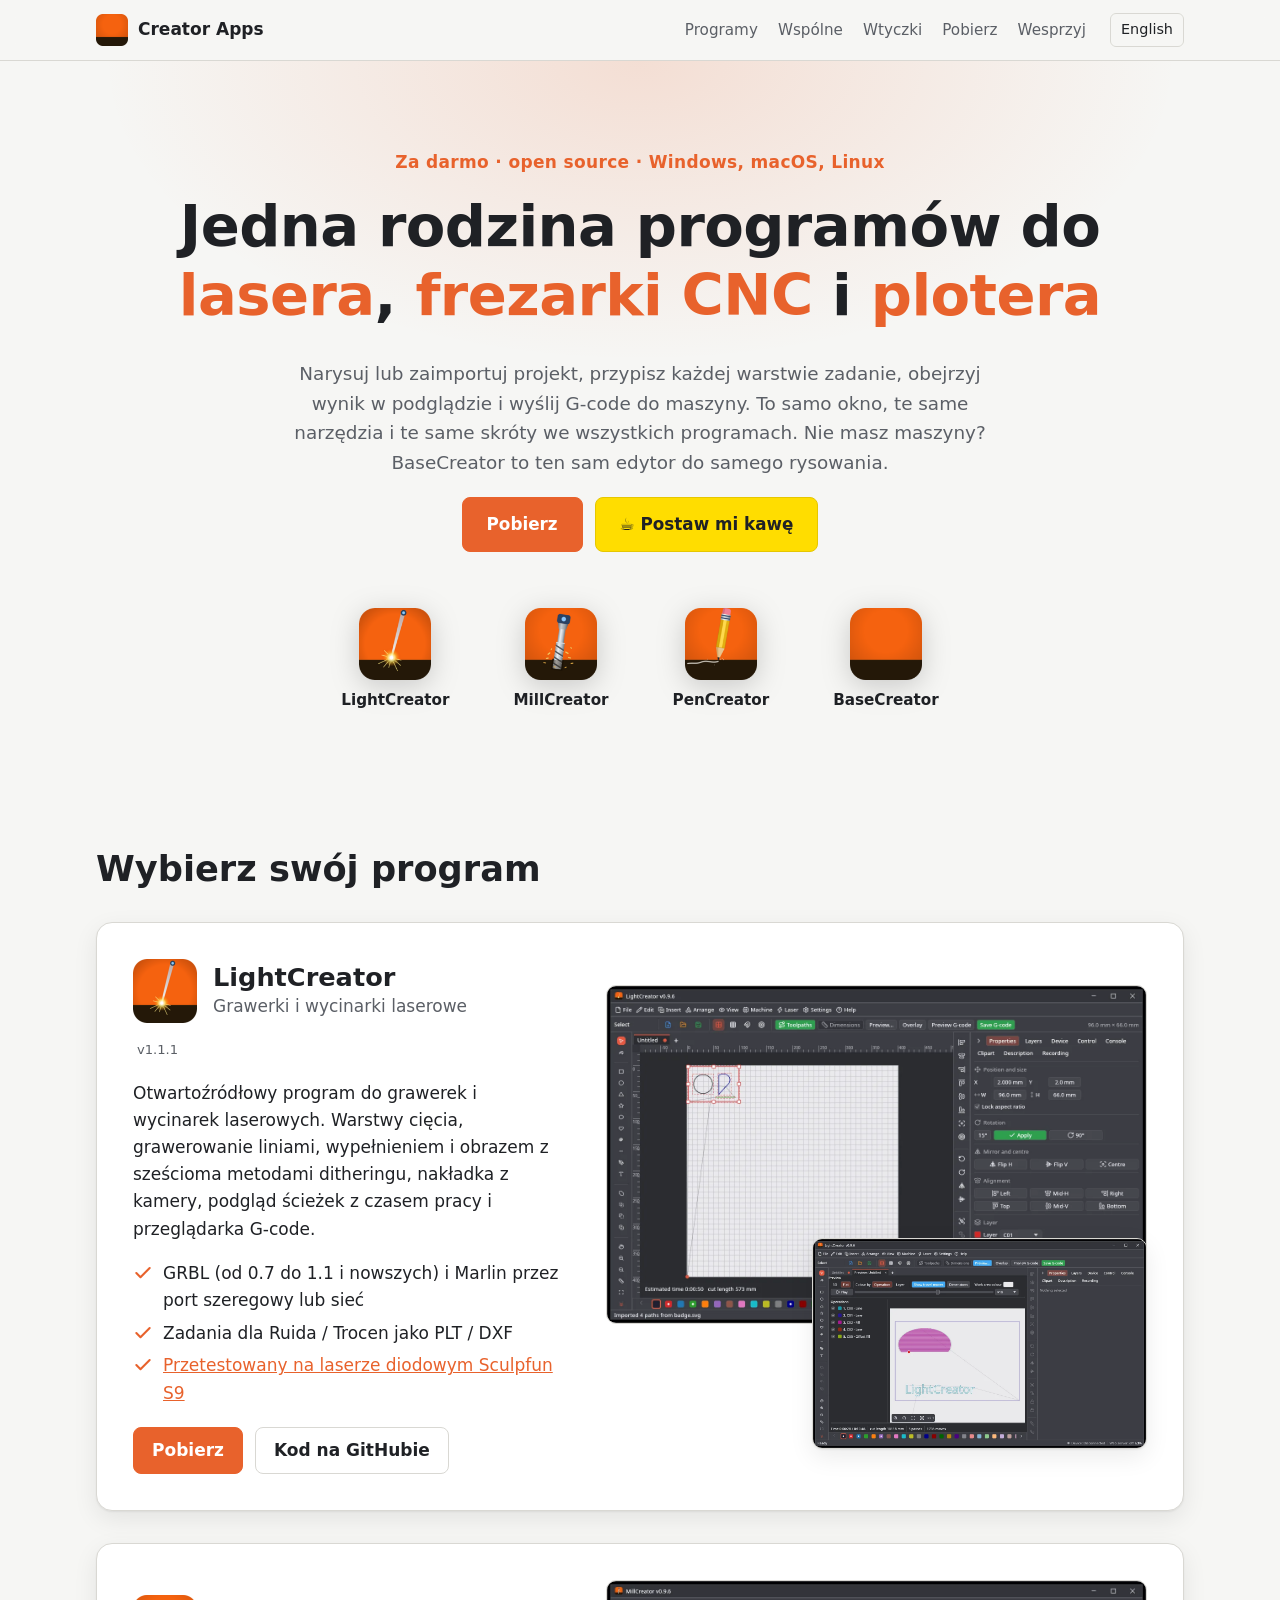
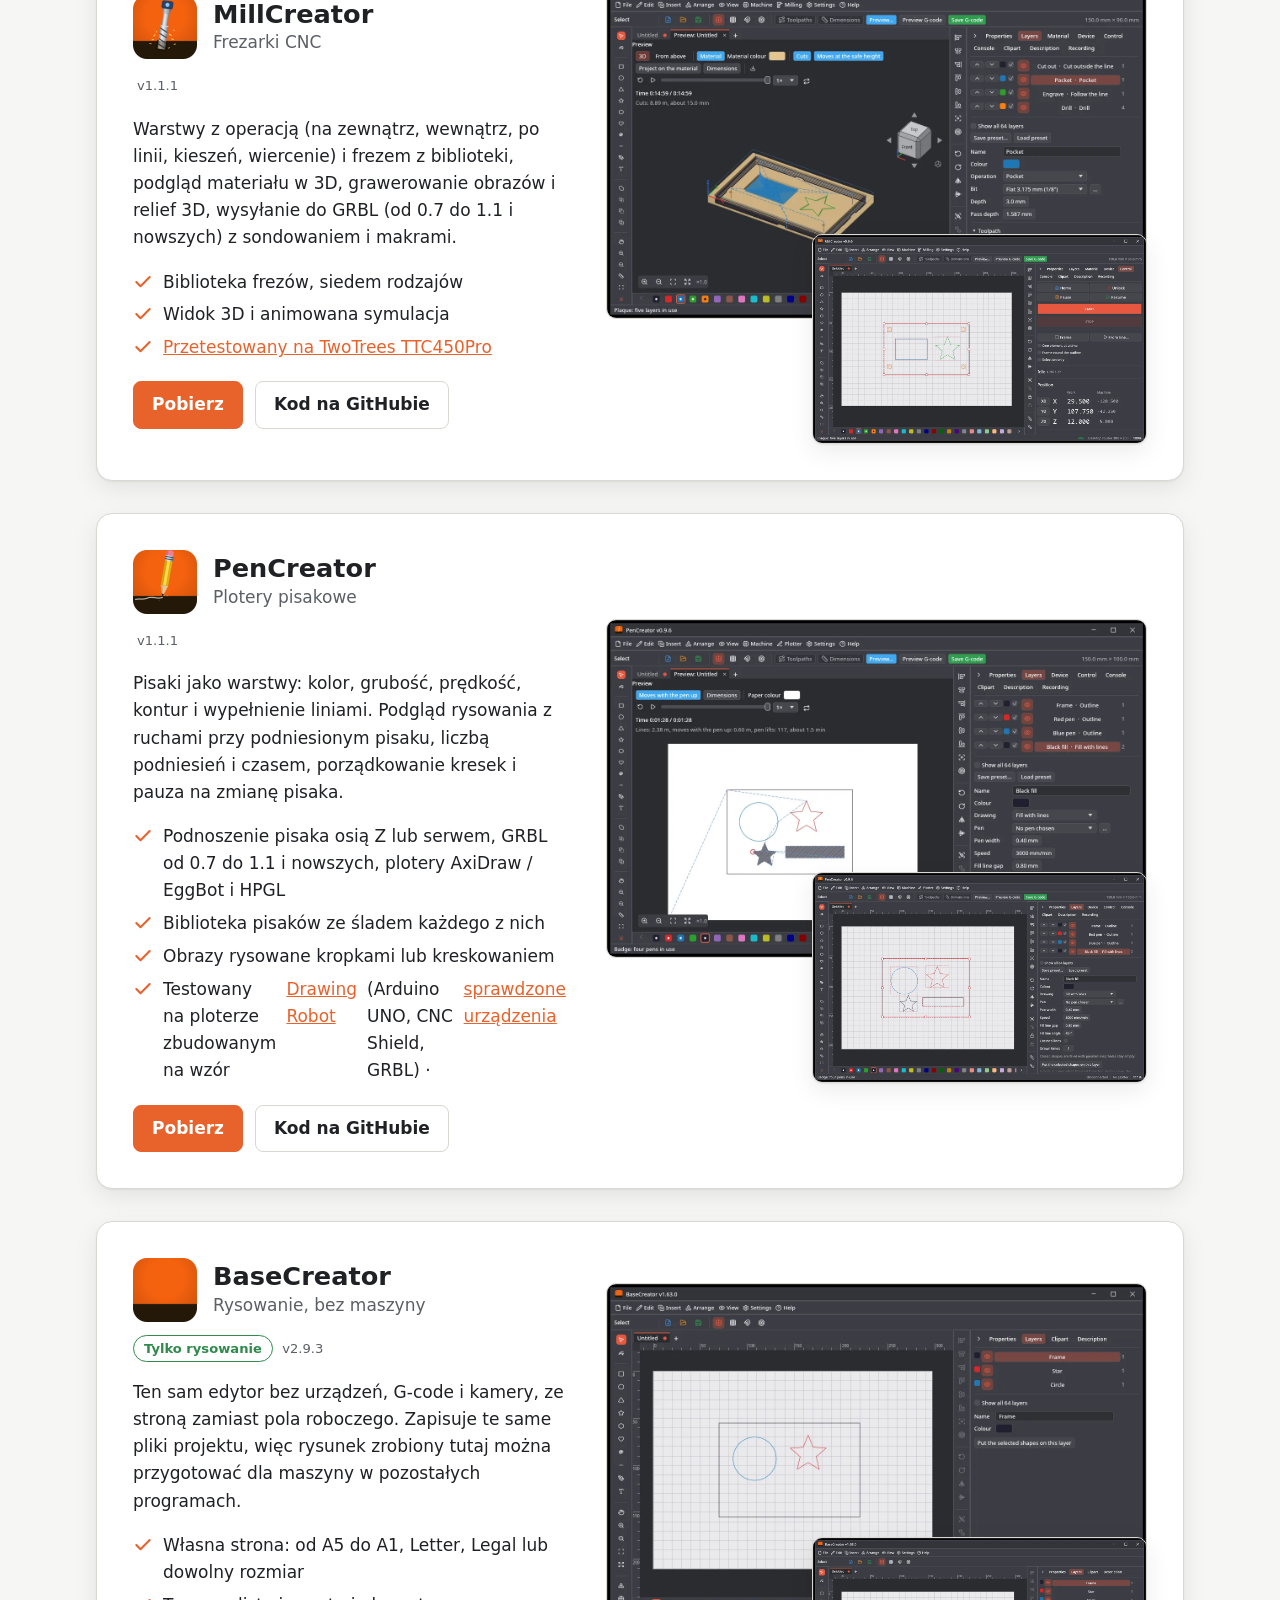
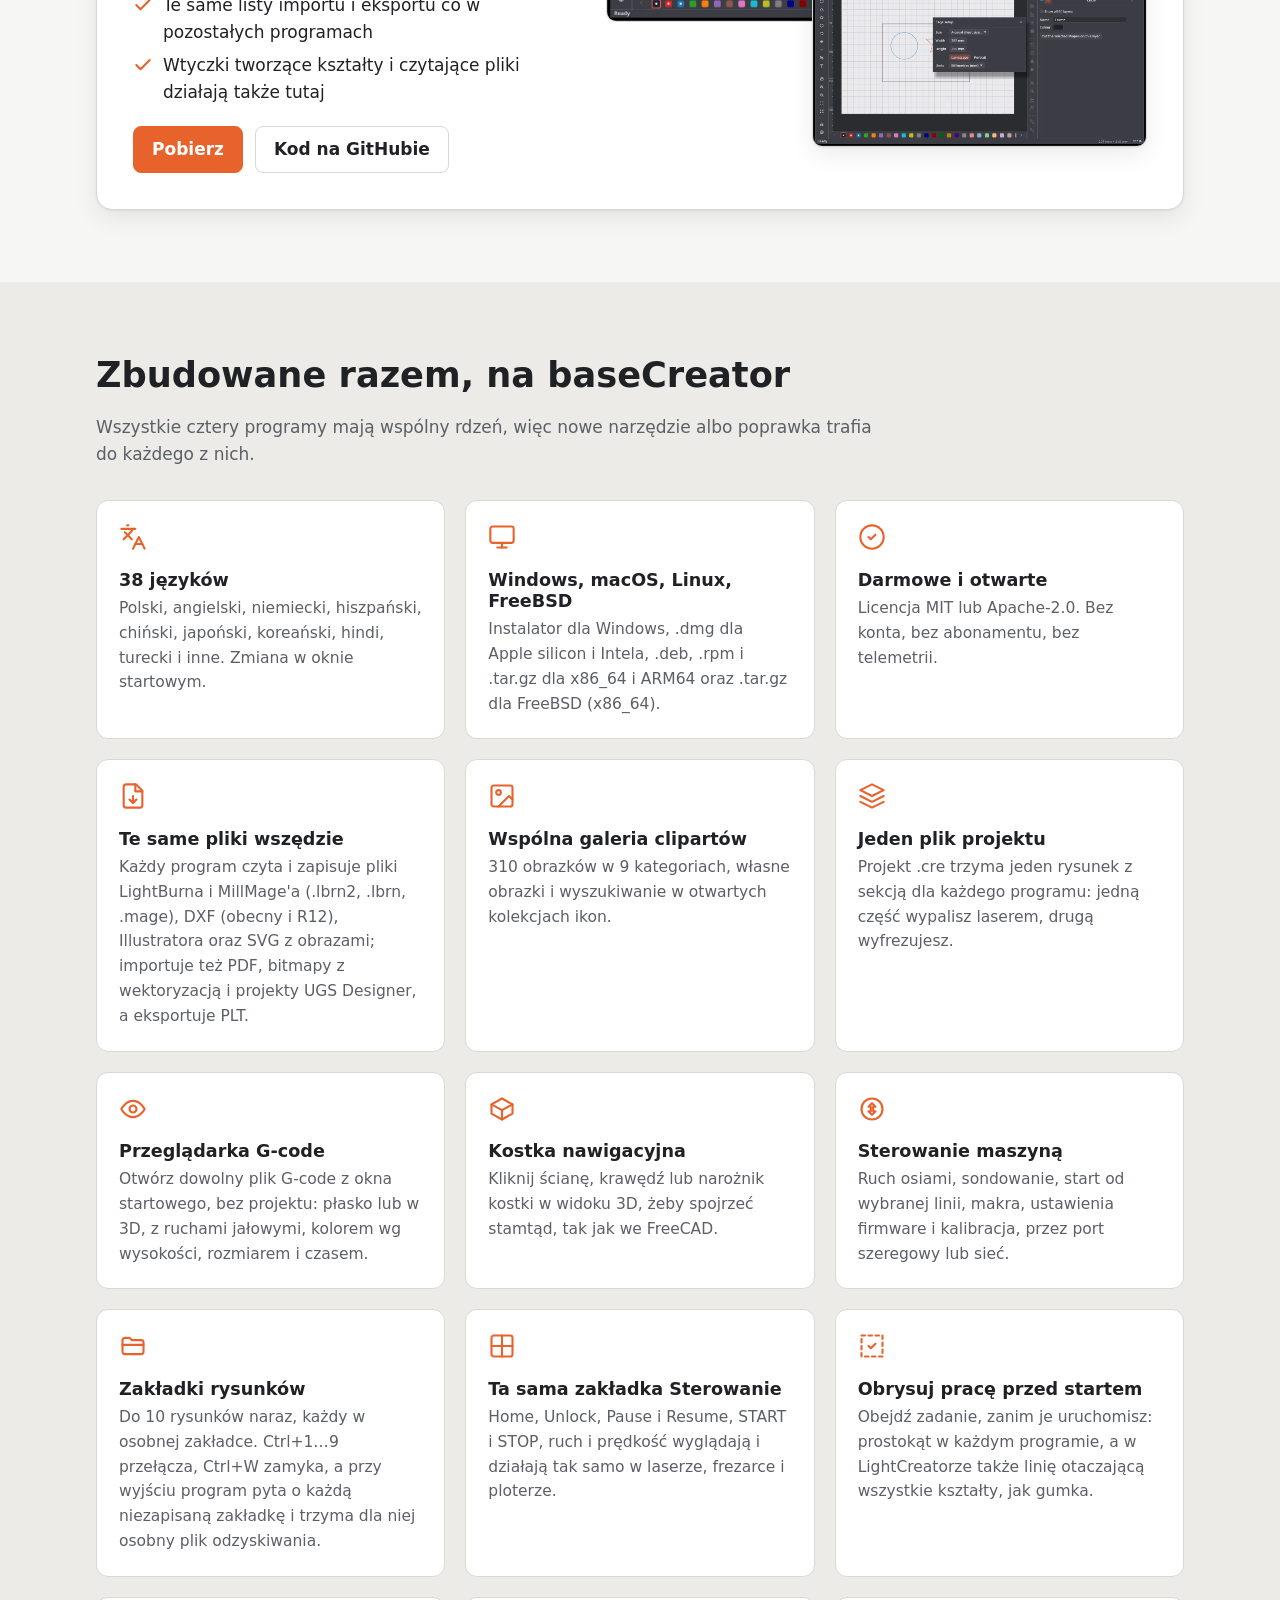
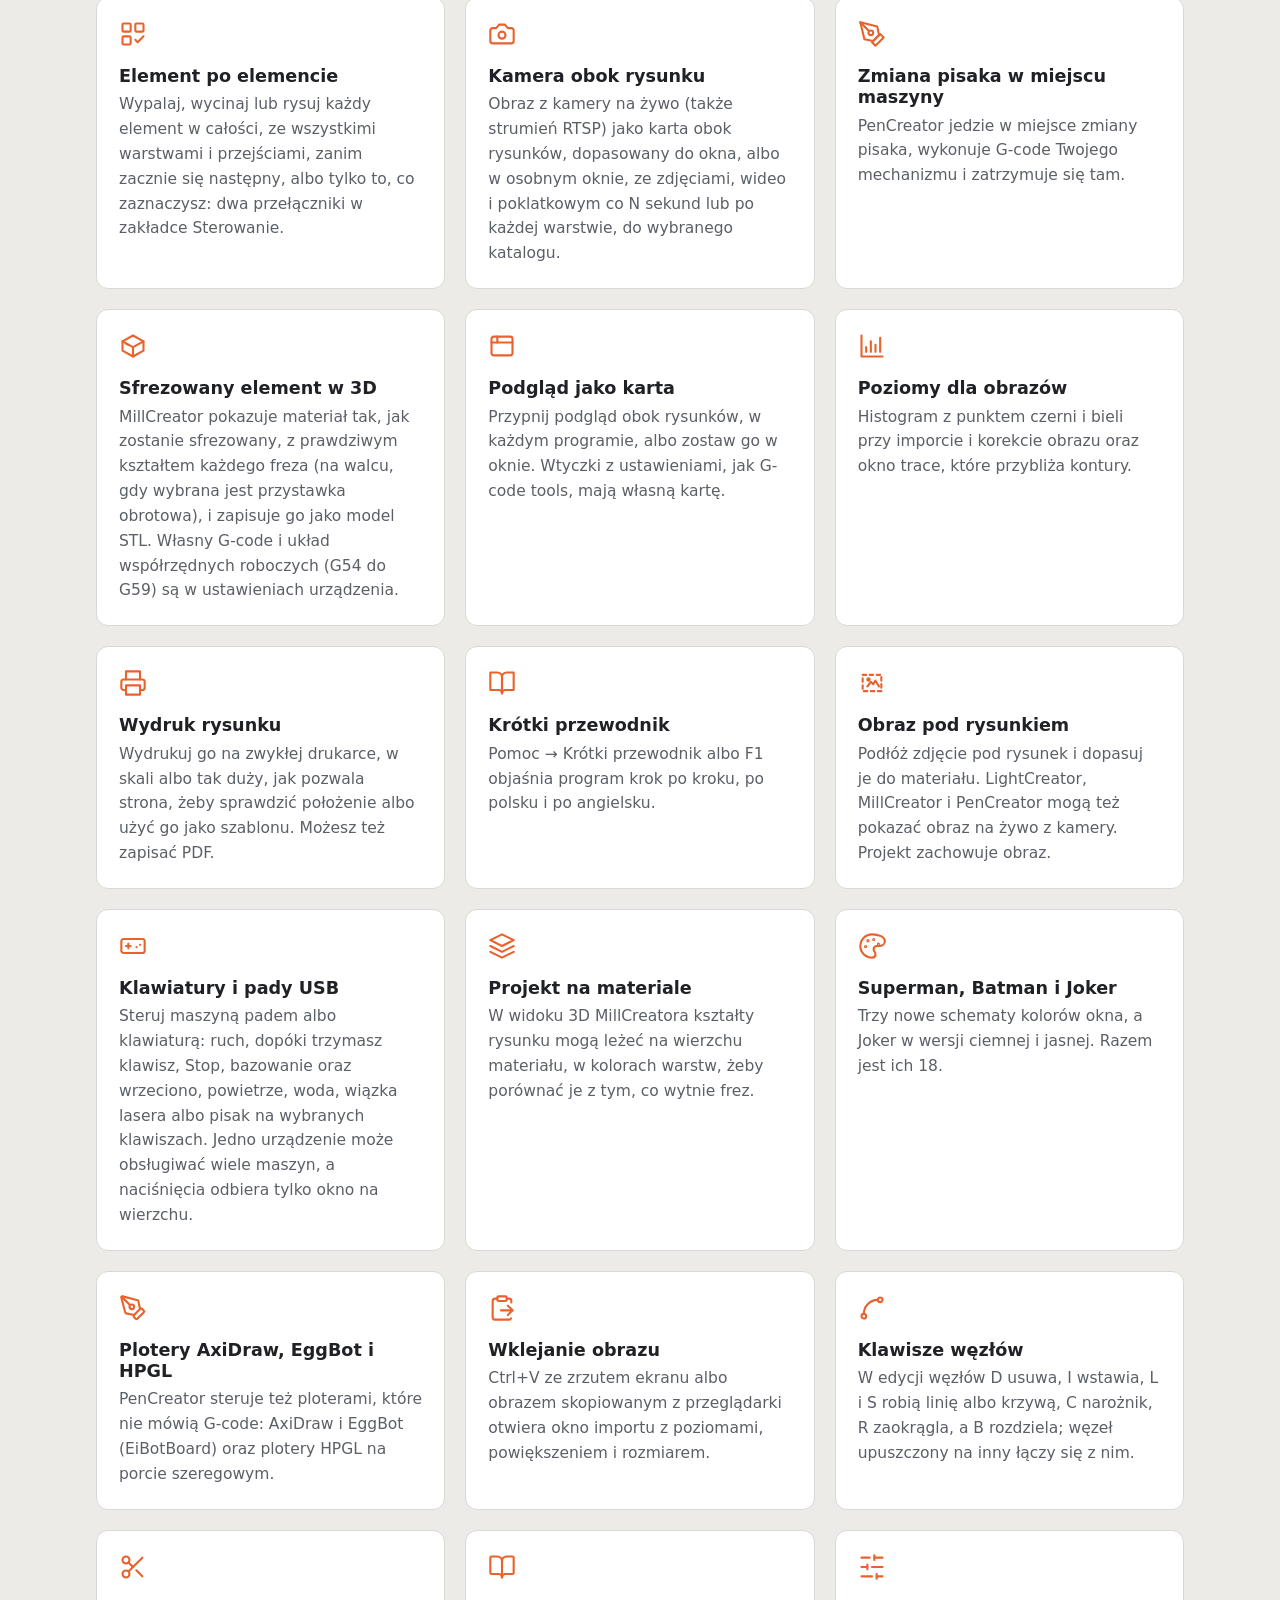
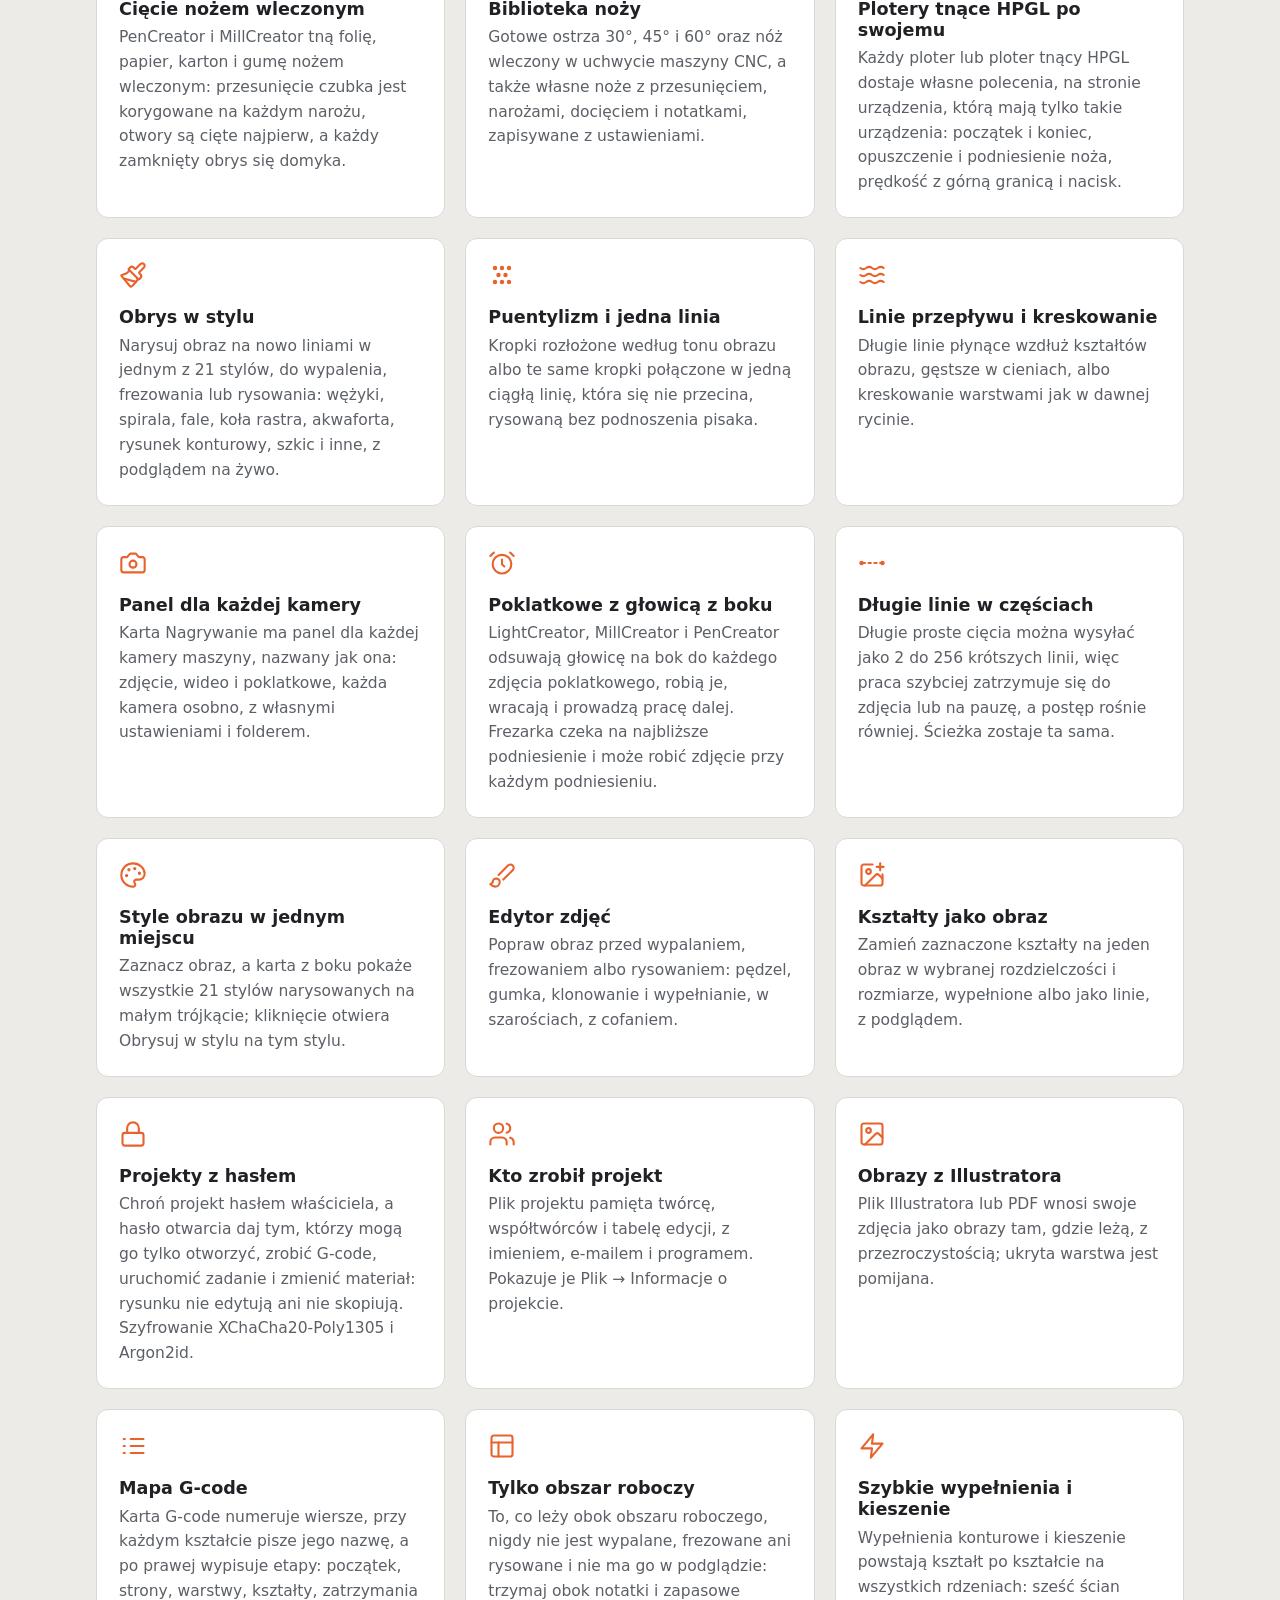
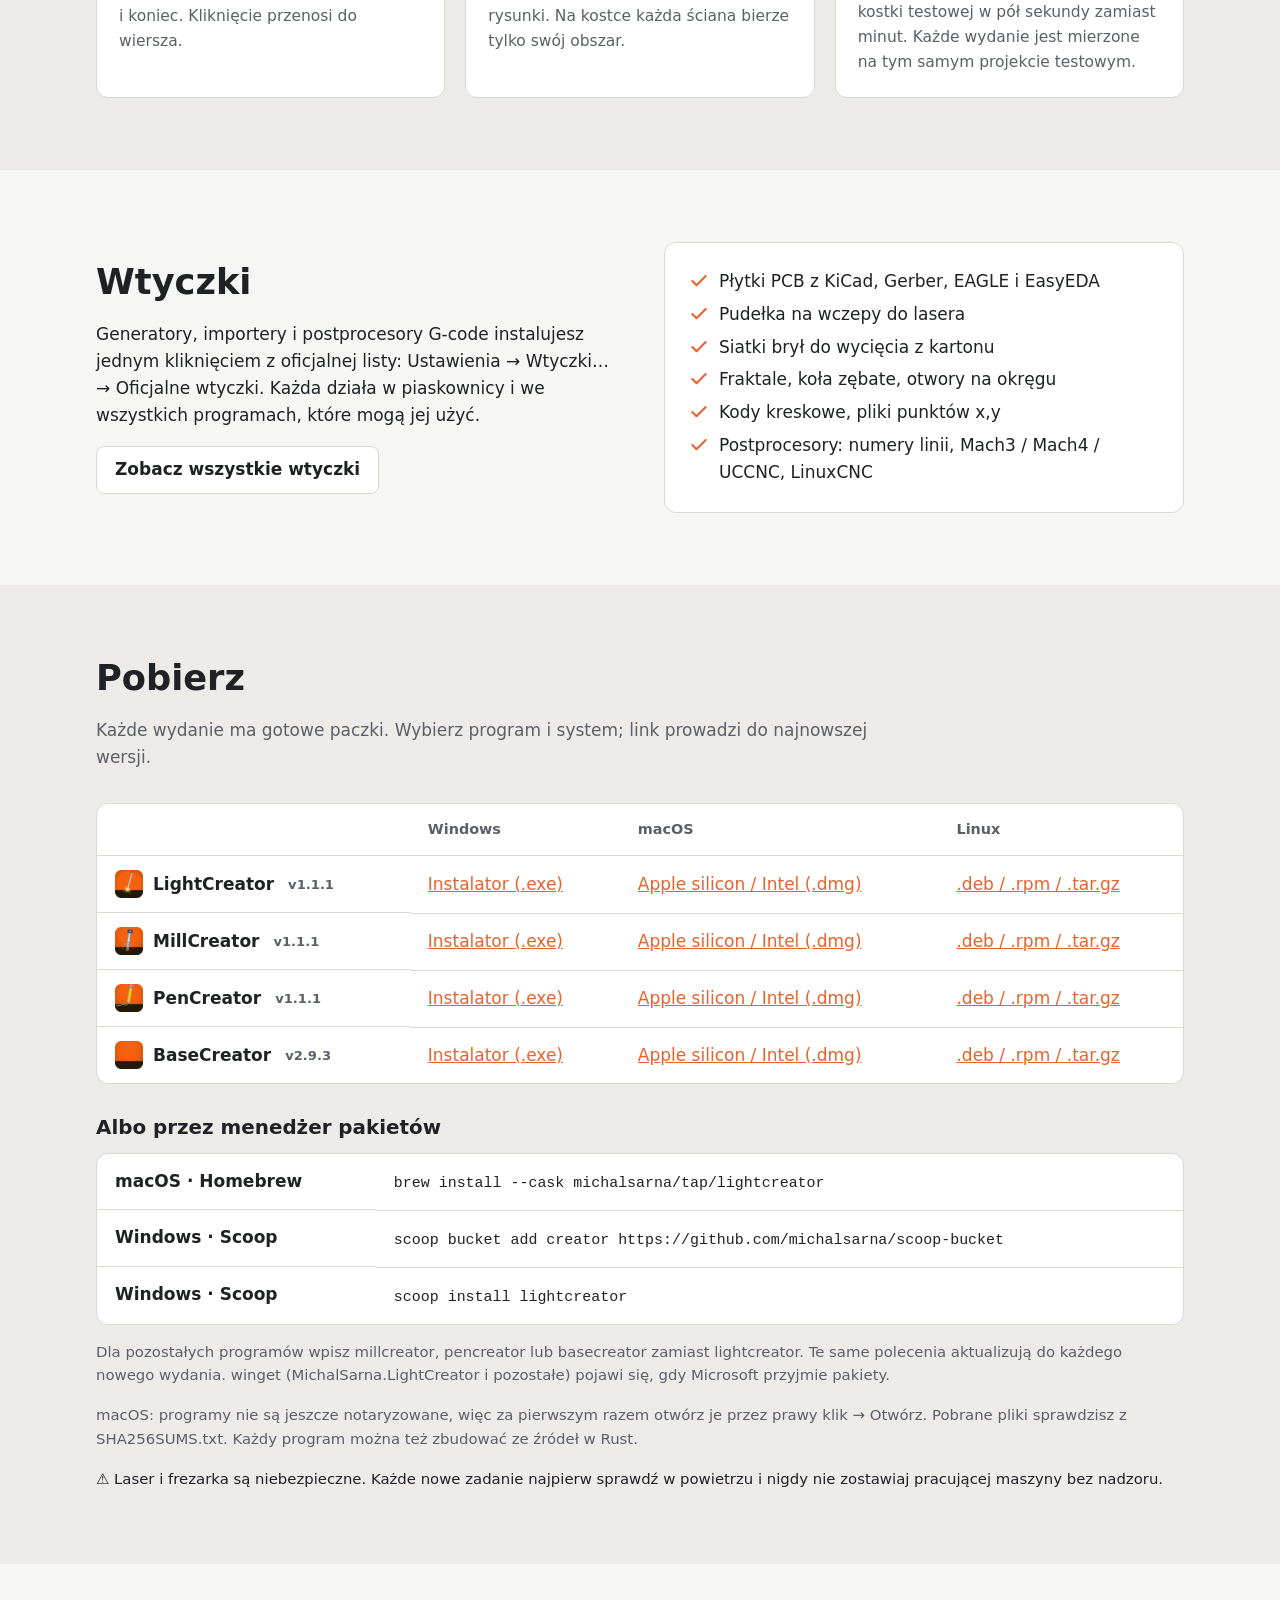
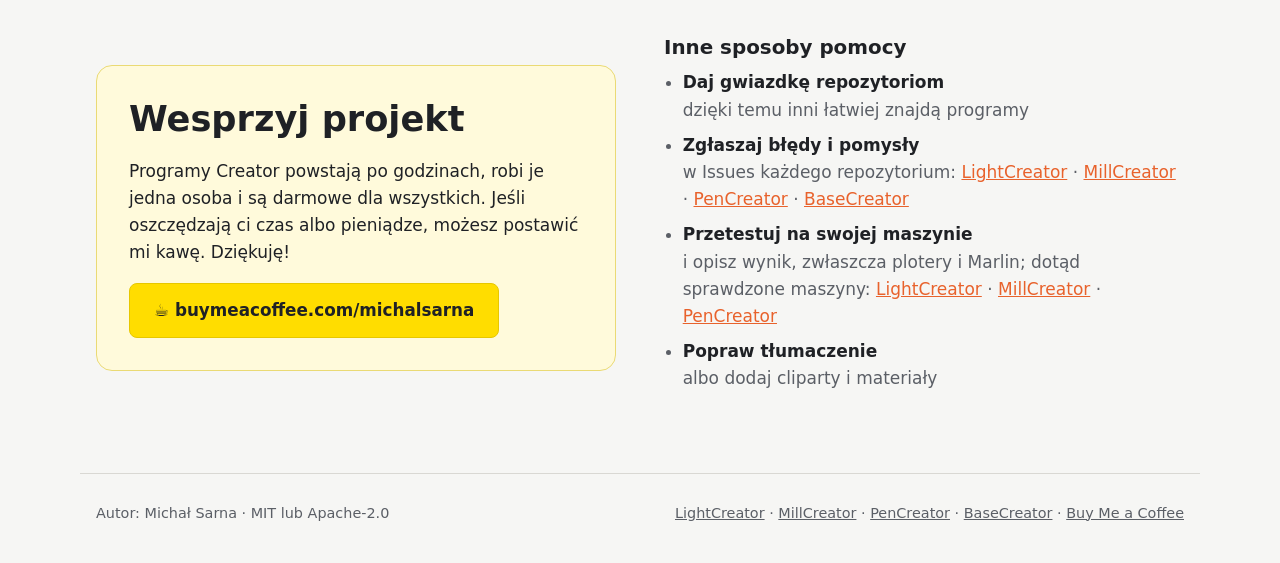
==== commit 6afe7399: "v1.1.1 Co-Authored-By: Claude Opus 5.5 <noreply@anthropic.com>" ====
--- a/pl/index.html
+++ b/pl/index.html
@@ -27,7 +27,7 @@
    "description": "Otwartoźródłowy program do grawerek i wycinarek laserowych. Warstwy cięcia, grawerowanie liniami, wypełnieniem i obrazem z sześcioma metodami ditheringu, nakładka z kamery, podgląd ścieżek z czasem pracy i przeglądarka G-code.",
    "applicationCategory": "DesignApplication",
    "operatingSystem": "Windows, macOS, Linux, FreeBSD",
-   "softwareVersion": "1.1.0",
+   "softwareVersion": "1.1.1",
    "url": "https://github.com/michalsarna/LightCreator",
    "downloadUrl": "https://github.com/michalsarna/LightCreator/releases/latest",
    "license": [
@@ -50,7 +50,7 @@
    "description": "Warstwy z operacją (na zewnątrz, wewnątrz, po linii, kieszeń, wiercenie) i frezem z biblioteki, podgląd materiału w 3D, grawerowanie obrazów i relief 3D, wysyłanie do GRBL (od 0.7 do 1.1 i nowszych) z sondowaniem i makrami.",
    "applicationCategory": "DesignApplication",
    "operatingSystem": "Windows, macOS, Linux, FreeBSD",
-   "softwareVersion": "1.1.0",
+   "softwareVersion": "1.1.1",
    "url": "https://github.com/michalsarna/MillCreator",
    "downloadUrl": "https://github.com/michalsarna/MillCreator/releases/latest",
    "license": [
@@ -73,7 +73,7 @@
    "description": "Pisaki jako warstwy: kolor, grubość, prędkość, kontur i wypełnienie liniami. Podgląd rysowania z ruchami przy podniesionym pisaku, liczbą podniesień i czasem, porządkowanie kresek i pauza na zmianę pisaka.",
    "applicationCategory": "DesignApplication",
    "operatingSystem": "Windows, macOS, Linux, FreeBSD",
-   "softwareVersion": "1.1.0",
+   "softwareVersion": "1.1.1",
    "url": "https://github.com/michalsarna/PenCreator",
    "downloadUrl": "https://github.com/michalsarna/PenCreator/releases/latest",
    "license": [
@@ -155,7 +155,7 @@
             <img src="../img/lightcreator.png" alt="" width="64" height="64">
             <div><h3>LightCreator</h3><p class="tag">Grawerki i wycinarki laserowe</p></div>
           </header>
-          <span class="ver">v1.1.0</span>
+          <span class="ver">v1.1.1</span>
           <p>Otwartoźródłowy program do grawerek i wycinarek laserowych. Warstwy cięcia, grawerowanie liniami, wypełnieniem i obrazem z sześcioma metodami ditheringu, nakładka z kamery, podgląd ścieżek z czasem pracy i przeglądarka G-code.</p>
           <ul class="checks"><li><svg viewBox="0 0 24 24" aria-hidden="true"><path d="M20 6 9 17l-5-5"/></svg>GRBL (od 0.7 do 1.1 i nowszych) i Marlin przez port szeregowy lub sieć</li><li><svg viewBox="0 0 24 24" aria-hidden="true"><path d="M20 6 9 17l-5-5"/></svg>Zadania dla Ruida / Trocen jako PLT / DXF</li><li><svg viewBox="0 0 24 24" aria-hidden="true"><path d="M20 6 9 17l-5-5"/></svg><a href="https://github.com/michalsarna/LightCreator/blob/main/TESTS_ON_DEVICES.md">Przetestowany na laserze diodowym Sculpfun S9</a></li></ul>
           <div class="actions">
@@ -171,7 +171,7 @@
             <img src="../img/millcreator.png" alt="" width="64" height="64">
             <div><h3>MillCreator</h3><p class="tag">Frezarki CNC</p></div>
           </header>
-          <span class="ver">v1.1.0</span>
+          <span class="ver">v1.1.1</span>
           <p>Warstwy z operacją (na zewnątrz, wewnątrz, po linii, kieszeń, wiercenie) i frezem z biblioteki, podgląd materiału w 3D, grawerowanie obrazów i relief 3D, wysyłanie do GRBL (od 0.7 do 1.1 i nowszych) z sondowaniem i makrami.</p>
           <ul class="checks"><li><svg viewBox="0 0 24 24" aria-hidden="true"><path d="M20 6 9 17l-5-5"/></svg>Biblioteka frezów, siedem rodzajów</li><li><svg viewBox="0 0 24 24" aria-hidden="true"><path d="M20 6 9 17l-5-5"/></svg>Widok 3D i animowana symulacja</li><li><svg viewBox="0 0 24 24" aria-hidden="true"><path d="M20 6 9 17l-5-5"/></svg><a href="https://github.com/michalsarna/MillCreator/blob/main/TESTS_ON_DEVICES.md">Przetestowany na TwoTrees TTC450Pro</a></li></ul>
           <div class="actions">
@@ -187,7 +187,7 @@
             <img src="../img/pencreator.png" alt="" width="64" height="64">
             <div><h3>PenCreator</h3><p class="tag">Plotery pisakowe</p></div>
           </header>
-          <span class="ver">v1.1.0</span>
+          <span class="ver">v1.1.1</span>
           <p>Pisaki jako warstwy: kolor, grubość, prędkość, kontur i wypełnienie liniami. Podgląd rysowania z ruchami przy podniesionym pisaku, liczbą podniesień i czasem, porządkowanie kresek i pauza na zmianę pisaka.</p>
           <ul class="checks"><li><svg viewBox="0 0 24 24" aria-hidden="true"><path d="M20 6 9 17l-5-5"/></svg>Podnoszenie pisaka osią Z lub serwem, GRBL od 0.7 do 1.1 i nowszych, plotery AxiDraw / EggBot i HPGL</li><li><svg viewBox="0 0 24 24" aria-hidden="true"><path d="M20 6 9 17l-5-5"/></svg>Biblioteka pisaków ze śladem każdego z nich</li><li><svg viewBox="0 0 24 24" aria-hidden="true"><path d="M20 6 9 17l-5-5"/></svg>Obrazy rysowane kropkami lub kreskowaniem</li><li><svg viewBox="0 0 24 24" aria-hidden="true"><path d="M20 6 9 17l-5-5"/></svg>Testowany na ploterze zbudowanym na wzór <a href="https://www.printables.com/model/137296-drawing-robot-arduino-uno-cnc-shield-grbl">Drawing Robot</a> (Arduino UNO, CNC Shield, GRBL) · <a href="https://github.com/michalsarna/PenCreator/blob/main/TESTS_ON_DEVICES.md">sprawdzone urządzenia</a></li></ul>
           <div class="actions">
@@ -236,13 +236,13 @@
     <div class="wrap">
       <h2>Pobierz</h2>
       <p class="sub">Każde wydanie ma gotowe paczki. Wybierz program i system; link prowadzi do najnowszej wersji.</p>
-      <div class="table"><table><thead><tr><td></td><th scope="col">Windows</th><th scope="col">macOS</th><th scope="col">Linux</th></tr></thead><tbody><tr><th scope="row"><img src="../img/lightcreator.png" alt="" width="28" height="28">LightCreator <span class="ver">v1.1.0</span></th>
+      <div class="table"><table><thead><tr><td></td><th scope="col">Windows</th><th scope="col">macOS</th><th scope="col">Linux</th></tr></thead><tbody><tr><th scope="row"><img src="../img/lightcreator.png" alt="" width="28" height="28">LightCreator <span class="ver">v1.1.1</span></th>
           <td><a href="https://github.com/michalsarna/LightCreator/releases/latest">Instalator (.exe)</a></td>
           <td><a href="https://github.com/michalsarna/LightCreator/releases/latest">Apple silicon / Intel (.dmg)</a></td>
-          <td><a href="https://github.com/michalsarna/LightCreator/releases/latest">.deb / .rpm / .tar.gz</a></td></tr><tr><th scope="row"><img src="../img/millcreator.png" alt="" width="28" height="28">MillCreator <span class="ver">v1.1.0</span></th>
+          <td><a href="https://github.com/michalsarna/LightCreator/releases/latest">.deb / .rpm / .tar.gz</a></td></tr><tr><th scope="row"><img src="../img/millcreator.png" alt="" width="28" height="28">MillCreator <span class="ver">v1.1.1</span></th>
           <td><a href="https://github.com/michalsarna/MillCreator/releases/latest">Instalator (.exe)</a></td>
           <td><a href="https://github.com/michalsarna/MillCreator/releases/latest">Apple silicon / Intel (.dmg)</a></td>
-          <td><a href="https://github.com/michalsarna/MillCreator/releases/latest">.deb / .rpm / .tar.gz</a></td></tr><tr><th scope="row"><img src="../img/pencreator.png" alt="" width="28" height="28">PenCreator <span class="ver">v1.1.0</span></th>
+          <td><a href="https://github.com/michalsarna/MillCreator/releases/latest">.deb / .rpm / .tar.gz</a></td></tr><tr><th scope="row"><img src="../img/pencreator.png" alt="" width="28" height="28">PenCreator <span class="ver">v1.1.1</span></th>
           <td><a href="https://github.com/michalsarna/PenCreator/releases/latest">Instalator (.exe)</a></td>
           <td><a href="https://github.com/michalsarna/PenCreator/releases/latest">Apple silicon / Intel (.dmg)</a></td>
           <td><a href="https://github.com/michalsarna/PenCreator/releases/latest">.deb / .rpm / .tar.gz</a></td></tr><tr><th scope="row"><img src="../img/basecreator.png" alt="" width="28" height="28">BaseCreator <span class="ver">v2.9.3</span></th>
